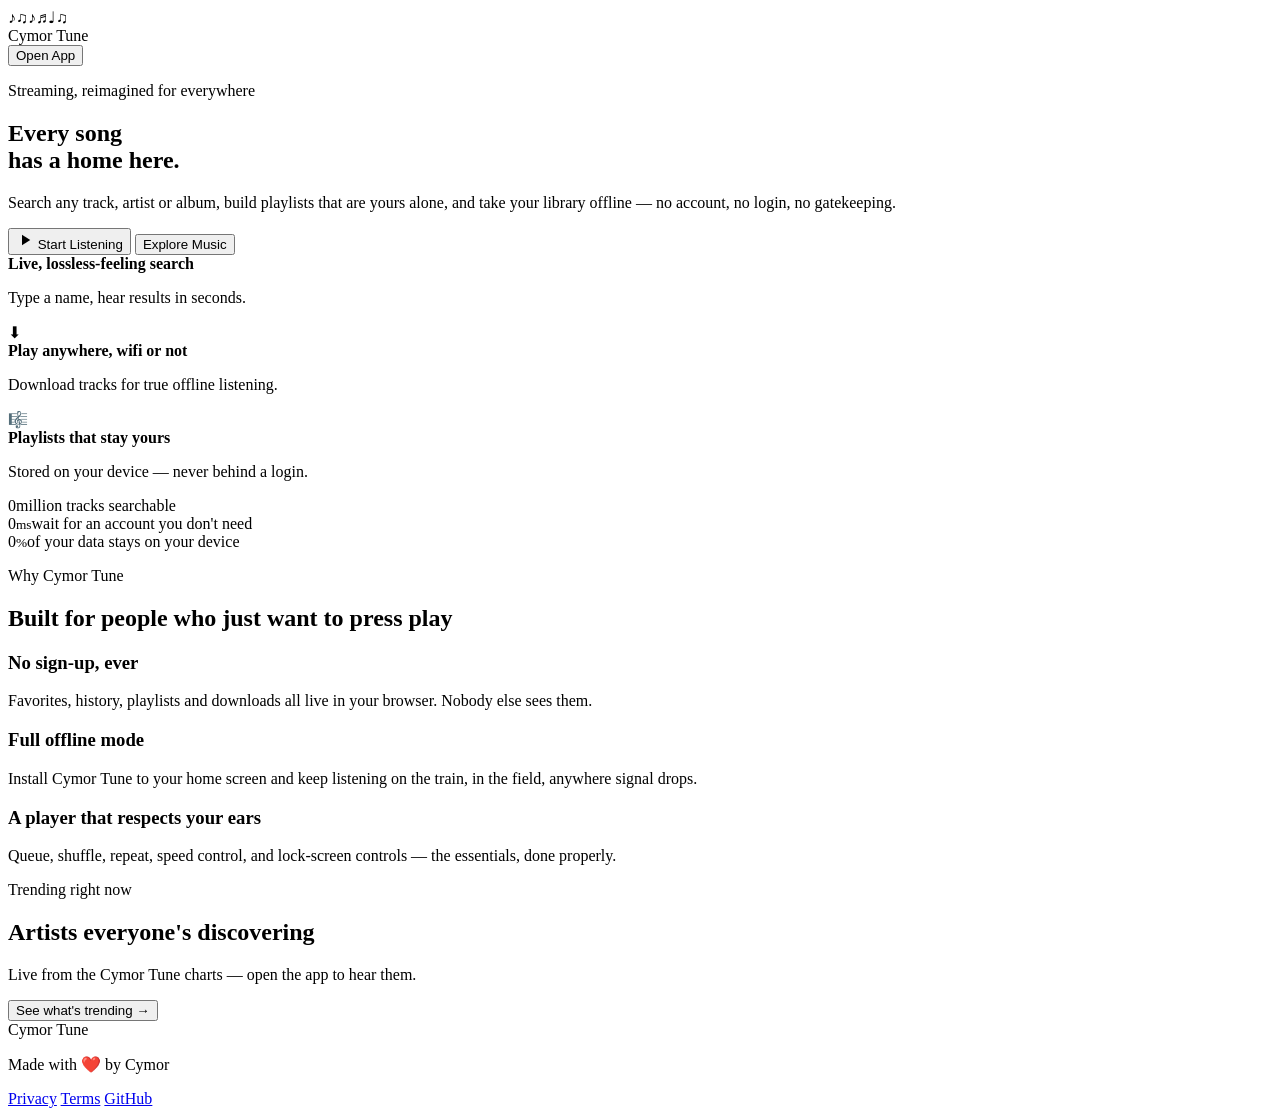
==== index.html @ f6db3729 "Add files via upload" ====
<!DOCTYPE html>
<html lang="en" data-theme="dark">
<head>
<meta charset="UTF-8">
<meta name="viewport" content="width=device-width, initial-scale=1, viewport-fit=cover">
<title>Cymor Tune — Music Without Borders</title>
<meta name="description" content="Cymor Tune is a premium music streaming app: search, stream and download any song, build playlists, and listen offline — no sign-up required.">
<meta name="theme-color" content="#0B0910">
<link rel="manifest" href="manifest.json">
<link rel="icon" href="assets/icons/icon-192.svg">
<link rel="apple-touch-icon" href="assets/icons/icon-192.svg">
<link rel="preconnect" href="https://fonts.googleapis.com">
<link rel="preconnect" href="https://fonts.gstatic.com" crossorigin>
<link href="https://fonts.googleapis.com/css2?family=Space+Grotesk:wght@500;600;700&family=Inter:wght@400;500;600;700&family=JetBrains+Mono:wght@500&display=swap" rel="stylesheet">
<link rel="stylesheet" href="assets/css/style.css">
</head>
<body>

<!-- ============== OFFLINE / INSTALL BANNERS ============== -->
<div id="offline-banner" class="banner banner--offline" hidden>📡 You're offline — downloaded songs still play.</div>
<div id="install-banner" class="banner banner--install" hidden>
  <span>Install Cymor Tune for the full app experience</span>
  <div class="banner__actions">
    <button id="install-accept" class="btn btn--small btn--primary">Install</button>
    <button id="install-dismiss" class="btn btn--small btn--ghost">Not now</button>
  </div>
</div>

<!-- ============== LANDING PAGE ============== -->
<section id="landing">
  <div class="landing-bg">
    <div class="blob blob--1"></div>
    <div class="blob blob--2"></div>
    <div class="blob blob--3"></div>
    <div class="notes" aria-hidden="true">
      <span>♪</span><span>♫</span><span>♪</span><span>♬</span><span>♩</span><span>♫</span>
    </div>
  </div>

  <header class="landing-nav">
    <div class="brand"><span class="brand__eq" aria-hidden="true"><i></i><i></i><i></i><i></i></span>Cymor Tune</div>
    <button class="btn btn--ghost btn--small" id="cta-explore-nav" data-nav-explore>Open App</button>
  </header>

  <div class="hero">
    <p class="eyebrow eyebrow--hero">Streaming, reimagined for everywhere</p>
    <h1 class="hero__title">Every song<br><span class="hero__title-accent">has a home here.</span></h1>
    <p class="hero__sub">Search any track, artist or album, build playlists that are yours alone, and take your library offline — no account, no login, no gatekeeping.</p>
    <div class="hero__cta">
      <button class="btn btn--primary btn--large" id="cta-start">
        <svg viewBox="0 0 24 24" width="18" height="18"><path d="M8 5v14l11-7z"/></svg>
        Start Listening
      </button>
      <button class="btn btn--ghost btn--large" id="cta-explore" data-nav-explore>Explore Music</button>
    </div>

    <div class="hero__glass-cards">
      <div class="glass-card">
        <span class="glass-card__eq"><i></i><i></i><i></i><i></i></span>
        <div>
          <strong>Live, lossless-feeling search</strong>
          <p>Type a name, hear results in seconds.</p>
        </div>
      </div>
      <div class="glass-card">
        <span class="glass-card__icon">⬇</span>
        <div>
          <strong>Play anywhere, wifi or not</strong>
          <p>Download tracks for true offline listening.</p>
        </div>
      </div>
      <div class="glass-card">
        <span class="glass-card__icon">🎼</span>
        <div>
          <strong>Playlists that stay yours</strong>
          <p>Stored on your device — never behind a login.</p>
        </div>
      </div>
    </div>
  </div>

  <section class="stats">
    <div class="stat"><span class="stat__num" data-count-to="120">0</span><span class="stat__label">million tracks searchable</span></div>
    <div class="stat"><span class="stat__num" data-count-to="0">0<small>ms</small></span><span class="stat__label">wait for an account you don't need</span></div>
    <div class="stat"><span class="stat__num" data-count-to="100">0<small>%</small></span><span class="stat__label">of your data stays on your device</span></div>
  </section>

  <section class="landing-features">
    <p class="eyebrow">Why Cymor Tune</p>
    <h2>Built for people who just want to press play</h2>
    <div class="feature-grid">
      <div class="feature">
        <span class="feature__eq"><i></i><i></i><i></i></span>
        <h3>No sign-up, ever</h3>
        <p>Favorites, history, playlists and downloads all live in your browser. Nobody else sees them.</p>
      </div>
      <div class="feature">
        <span class="feature__eq"><i></i><i></i><i></i></span>
        <h3>Full offline mode</h3>
        <p>Install Cymor Tune to your home screen and keep listening on the train, in the field, anywhere signal drops.</p>
      </div>
      <div class="feature">
        <span class="feature__eq"><i></i><i></i><i></i></span>
        <h3>A player that respects your ears</h3>
        <p>Queue, shuffle, repeat, speed control, and lock-screen controls — the essentials, done properly.</p>
      </div>
    </div>
  </section>

  <section class="landing-trending">
    <p class="eyebrow">Trending right now</p>
    <h2>Artists everyone's discovering</h2>
    <p class="muted">Live from the Cymor Tune charts — open the app to hear them.</p>
    <button class="btn btn--primary" id="cta-trending" data-nav-explore>See what's trending →</button>
  </section>

  <footer class="landing-footer">
    <div class="footer__brand">
      <span class="brand__eq" aria-hidden="true"><i></i><i></i><i></i><i></i></span>Cymor Tune
    </div>
    <p>Made with ❤️ by Cymor</p>
    <nav class="footer__links">
      <a href="#/privacy">Privacy</a>
      <a href="#/terms">Terms</a>
      <a href="https://github.com" target="_blank" rel="noopener">GitHub</a>
    </nav>
  </footer>
</section>

<!-- ============== APP SHELL (SPA) ============== -->
<div id="app-shell" hidden>

  <!-- Sidebar (desktop/tablet) -->
  <aside class="sidebar">
    <div class="brand brand--sidebar">
      <span class="brand__eq" aria-hidden="true"><i></i><i></i><i></i><i></i></span>Cymor Tune
    </div>
    <nav class="sidebar__nav">
      <a class="sidebar__link" data-nav-link data-route="/home"><svg viewBox="0 0 24 24"><path d="M3 11l9-8 9 8v9a1 1 0 0 1-1 1h-5v-6H9v6H4a1 1 0 0 1-1-1z"/></svg>Home</a>
      <a class="sidebar__link" data-nav-link data-route="/search"><svg viewBox="0 0 24 24"><path d="M21 21l-4.35-4.35M17 11a6 6 0 1 1-12 0 6 6 0 0 1 12 0z"/></svg>Search</a>
      <a class="sidebar__link" data-nav-link data-route="/favorites"><svg viewBox="0 0 24 24"><path d="M12 21s-6.7-4.35-9.3-8.1C1 10.1 1.6 6.7 4.4 5.3c2.3-1.15 4.6-.2 5.9 1.6 1.3-1.8 3.6-2.75 5.9-1.6 2.8 1.4 3.4 4.8 1.7 7.6C18.7 16.65 12 21 12 21z"/></svg>Favorites</a>
      <a class="sidebar__link" data-nav-link data-route="/playlists"><svg viewBox="0 0 24 24"><path d="M4 6h11M4 12h11M4 18h6M17 10v9m0-9l4 3m-4-3l-4 3"/></svg>Playlists</a>
      <a class="sidebar__link" data-nav-link data-route="/history"><svg viewBox="0 0 24 24"><path d="M12 8v5l3 3M3 12a9 9 0 1 0 3-6.7L3 8"/></svg>History</a>
      <a class="sidebar__link" data-nav-link data-route="/downloads"><svg viewBox="0 0 24 24"><path d="M12 3v12m0 0l-4-4m4 4l4-4M4 19h16"/></svg>Downloads</a>
      <a class="sidebar__link" data-nav-link data-route="/settings"><svg viewBox="0 0 24 24"><circle cx="12" cy="12" r="3"/><path d="M19.4 15a1.7 1.7 0 0 0 .34 1.87l.06.06a2 2 0 1 1-2.83 2.83l-.06-.06a1.7 1.7 0 0 0-1.87-.34 1.7 1.7 0 0 0-1 1.55V21a2 2 0 1 1-4 0v-.09A1.7 1.7 0 0 0 9 19.4a1.7 1.7 0 0 0-1.87.34l-.06.06a2 2 0 1 1-2.83-2.83l.06-.06A1.7 1.7 0 0 0 4.6 15a1.7 1.7 0 0 0-1.55-1H3a2 2 0 1 1 0-4h.09A1.7 1.7 0 0 0 4.6 9a1.7 1.7 0 0 0-.34-1.87l-.06-.06a2 2 0 1 1 2.83-2.83l.06.06A1.7 1.7 0 0 0 9 4.6a1.7 1.7 0 0 0 1-1.55V3a2 2 0 1 1 4 0v.09a1.7 1.7 0 0 0 1 1.55 1.7 1.7 0 0 0 1.87-.34l.06-.06a2 2 0 1 1 2.83 2.83l-.06.06A1.7 1.7 0 0 0 19.4 9c.14.36.38.68.7.92.32.24.7.38 1.1.4H21a2 2 0 1 1 0 4h-.09a1.7 1.7 0 0 0-1.55 1z"/></svg>Settings</a>
    </nav>
    <div class="sidebar__footer">Made with ❤️ by Cymor</div>
  </aside>

  <!-- Top bar -->
  <header class="topbar">
    <button class="icon-btn topbar__menu" id="sidebar-toggle" aria-label="Menu">
      <svg viewBox="0 0 24 24"><path d="M4 6h16M4 12h16M4 18h16"/></svg>
    </button>
    <div class="brand brand--topbar"><span class="brand__eq" aria-hidden="true"><i></i><i></i><i></i><i></i></span>Cymor Tune</div>
    <form id="global-search-form" class="topbar__search" role="search">
      <svg viewBox="0 0 24 24"><path d="M21 21l-4.35-4.35M17 11a6 6 0 1 1-12 0 6 6 0 0 1 12 0z"/></svg>
      <input type="search" id="global-search-input" placeholder="Search Cymor Tune" autocomplete="off">
    </form>
  </header>

  <!-- Main routed content -->
  <main id="app-view" class="app-view"></main>

  <!-- Bottom navigation (mobile) -->
  <nav class="bottom-nav">
    <a class="bottom-nav__link" data-nav-link data-route="/home"><svg viewBox="0 0 24 24"><path d="M3 11l9-8 9 8v9a1 1 0 0 1-1 1h-5v-6H9v6H4a1 1 0 0 1-1-1z"/></svg><span>Home</span></a>
    <a class="bottom-nav__link" data-nav-link data-route="/search"><svg viewBox="0 0 24 24"><path d="M21 21l-4.35-4.35M17 11a6 6 0 1 1-12 0 6 6 0 0 1 12 0z"/></svg><span>Search</span></a>
    <a class="bottom-nav__link" data-nav-link data-route="/favorites"><svg viewBox="0 0 24 24"><path d="M12 21s-6.7-4.35-9.3-8.1C1 10.1 1.6 6.7 4.4 5.3c2.3-1.15 4.6-.2 5.9 1.6 1.3-1.8 3.6-2.75 5.9-1.6 2.8 1.4 3.4 4.8 1.7 7.6C18.7 16.65 12 21 12 21z"/></svg><span>Favorites</span></a>
    <a class="bottom-nav__link" data-nav-link data-route="/downloads"><svg viewBox="0 0 24 24"><path d="M12 3v12m0 0l-4-4m4 4l4-4M4 19h16"/></svg><span>Downloads</span></a>
    <a class="bottom-nav__link" data-nav-link data-route="/settings"><svg viewBox="0 0 24 24"><circle cx="12" cy="12" r="3"/><path d="M19.4 15a1.7 1.7 0 0 0 .34 1.87"/></svg><span>Settings</span></a>
  </nav>

  <!-- Mini player -->
  <div id="mini-player" class="mini-player" hidden>
    <div class="mini-player__progress" id="mini-progress-track"><div class="mini-player__progress-bar" id="mini-progress-bar"></div></div>
    <img id="mini-art" class="mini-player__art" src="assets/images/placeholder-art.svg" alt="">
    <div class="mini-player__meta" id="mini-expand">
      <div id="mini-title" class="mini-player__title">—</div>
      <div id="mini-artist" class="mini-player__artist">—</div>
    </div>
    <div class="mini-player__controls">
      <button class="icon-btn" id="mini-prev" aria-label="Previous"><svg viewBox="0 0 24 24"><path d="M6 6v12M20 6l-10 6 10 6z"/></svg></button>
      <button class="icon-btn icon-btn--play" id="mini-play" aria-label="Play/Pause"><svg viewBox="0 0 24 24"><path d="M8 5v14l11-7z"/></svg></button>
      <button class="icon-btn" id="mini-next" aria-label="Next"><svg viewBox="0 0 24 24"><path d="M18 6v12M4 6l10 6-10 6z"/></svg></button>
    </div>
  </div>

  <!-- Full-screen player -->
  <div id="full-player" class="full-player">
    <div class="full-player__top">
      <button class="icon-btn" id="full-close" aria-label="Close">︿</button>
      <span class="full-player__now-playing">Now Playing</span>
      <button class="icon-btn" id="full-queue-btn" aria-label="Queue">
        <svg viewBox="0 0 24 24"><path d="M4 6h11M4 12h11M4 18h6M17 10v9m0-9l4 3m-4-3l-4 3"/></svg>
      </button>
    </div>
    <div class="full-player__art-wrap">
      <img id="full-art" class="full-player__art" src="assets/images/placeholder-art.svg" alt="">
    </div>
    <div class="full-player__meta">
      <h2 id="full-title">—</h2>
      <p id="full-artist">—</p>
    </div>
    <div class="full-player__seek">
      <input type="range" id="full-seek" min="0" max="100" value="0">
      <div class="full-player__time">
        <span id="full-time-current">0:00</span>
        <span id="full-time-duration">0:00</span>
      </div>
    </div>
    <div class="full-player__transport">
      <button class="icon-btn" id="full-shuffle" aria-label="Shuffle"><svg viewBox="0 0 24 24"><path d="M16 3h5v5M4 20L21 3M21 16v5h-5M15 15l6 6M4 4l5 5"/></svg></button>
      <button class="icon-btn icon-btn--large" id="full-prev" aria-label="Previous"><svg viewBox="0 0 24 24"><path d="M6 6v12M20 6l-10 6 10 6z"/></svg></button>
      <button class="icon-btn icon-btn--play icon-btn--xl" id="full-play" aria-label="Play/Pause"><svg viewBox="0 0 24 24"><path d="M8 5v14l11-7z"/></svg></button>
      <button class="icon-btn icon-btn--large" id="full-next" aria-label="Next"><svg viewBox="0 0 24 24"><path d="M18 6v12M4 6l10 6-10 6z"/></svg></button>
      <button class="icon-btn" id="full-repeat" data-mode="off" aria-label="Repeat"><svg viewBox="0 0 24 24"><path d="M17 2l4 4-4 4M3 11V9a4 4 0 0 1 4-4h14M7 22l-4-4 4-4M21 13v2a4 4 0 0 1-4 4H3"/></svg></button>
    </div>
    <div class="full-player__extra">
      <button class="icon-btn" id="full-fav" aria-label="Favorite"><svg viewBox="0 0 24 24"><path d="M12 21s-6.7-4.35-9.3-8.1C1 10.1 1.6 6.7 4.4 5.3c2.3-1.15 4.6-.2 5.9 1.6 1.3-1.8 3.6-2.75 5.9-1.6 2.8 1.4 3.4 4.8 1.7 7.6C18.7 16.65 12 21 12 21z"/></svg></button>
      <label class="full-player__speed">Speed
        <select id="full-speed" class="input input--select input--small">
          <option value="0.75">0.75×</option>
          <option value="1" selected>1×</option>
          <option value="1.25">1.25×</option>
          <option value="1.5">1.5×</option>
          <option value="2">2×</option>
        </select>
      </label>
      <label class="full-player__volume">🔊
        <input type="range" id="full-volume" min="0" max="100" value="100">
      </label>
    </div>
  </div>

</div>

<!-- ============== OVERLAYS ============== -->
<div id="toast-host" class="toast-host" aria-live="polite"></div>
<div id="modal-host"></div>

<!-- ============== SCRIPTS ============== -->
<script src="assets/js/storage.js"></script>
<script src="assets/js/api.js"></script>
<script src="assets/js/player.js"></script>
<script src="assets/js/ui.js"></script>
<script src="assets/js/router.js"></script>
<script src="assets/js/app.js"></script>
</body>
</html>
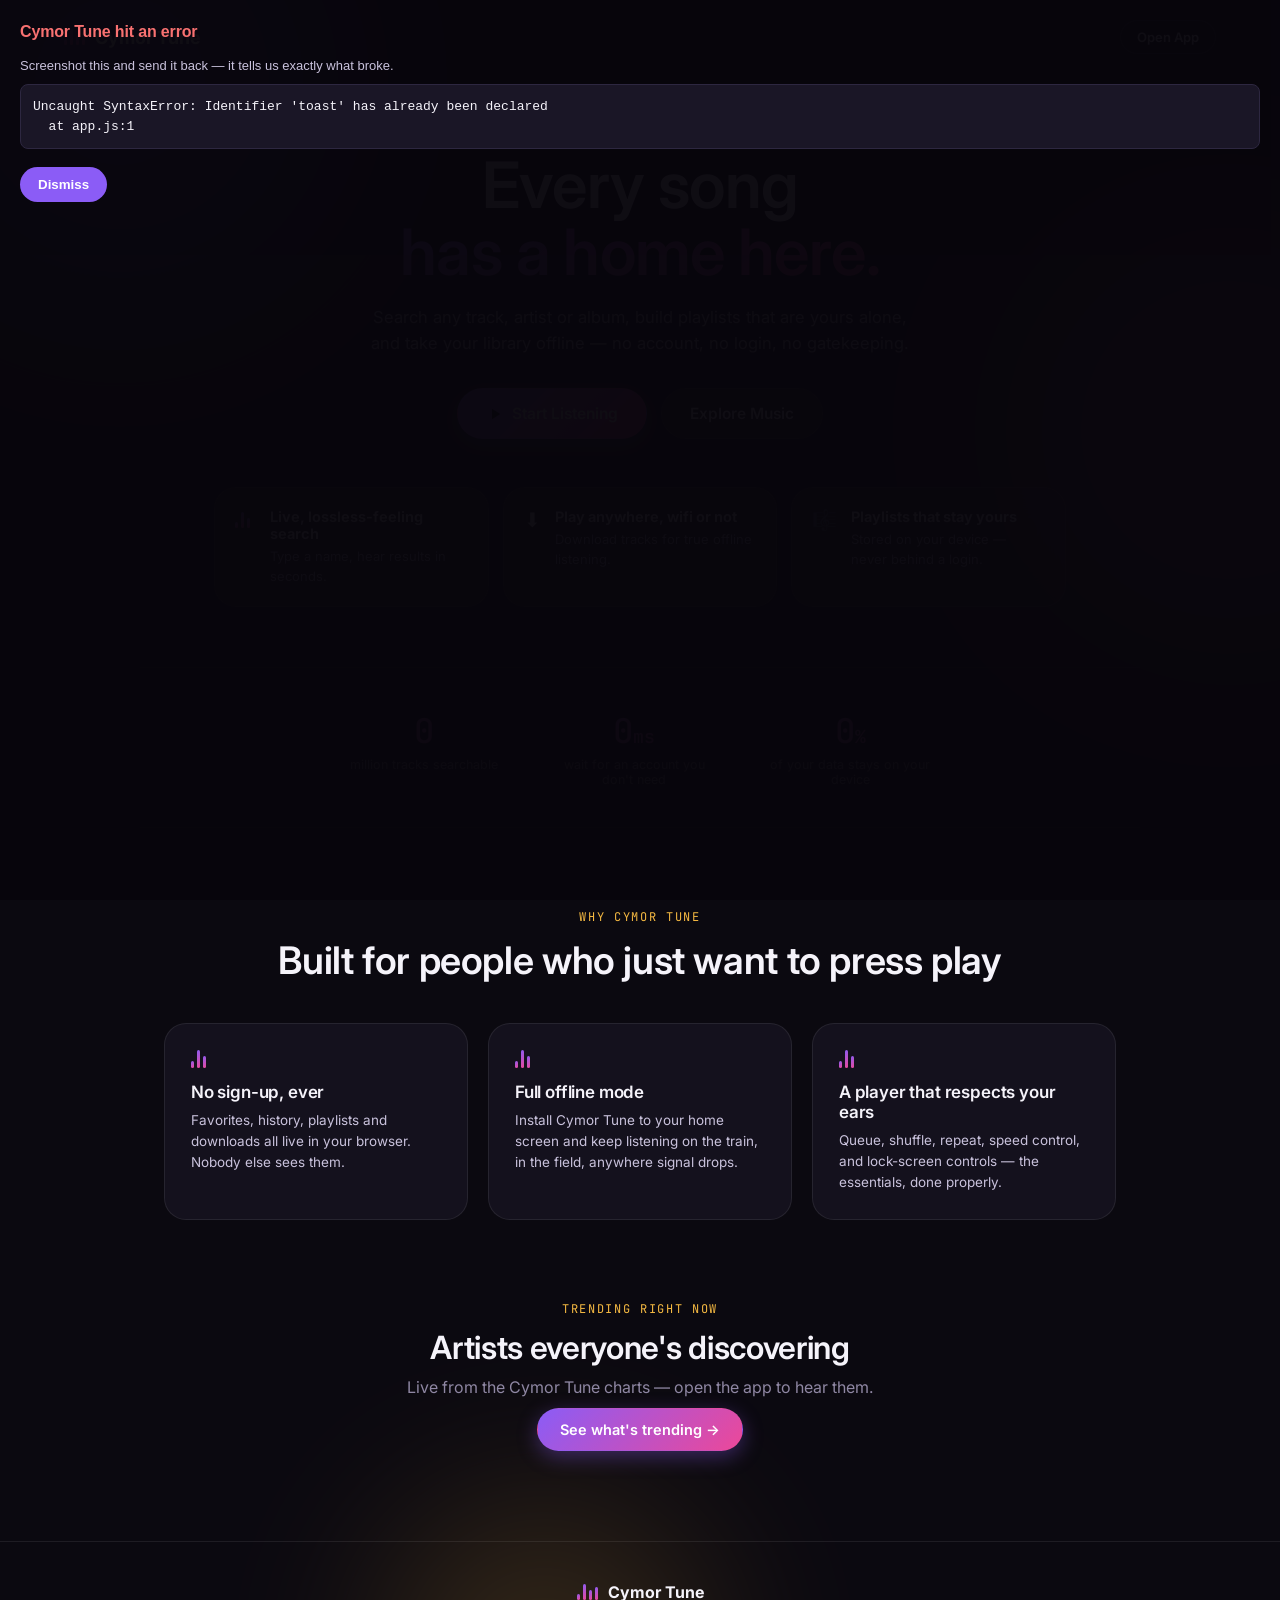
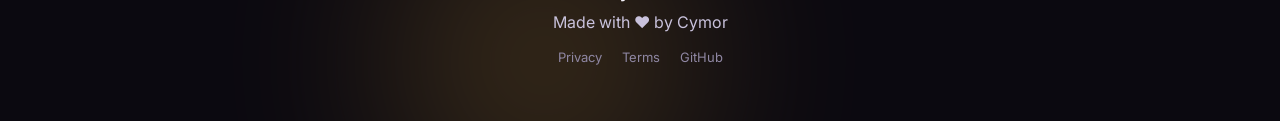
==== commit 5b261a1e: "Add files via upload" ====
--- a/index.html
+++ b/index.html
@@ -7,12 +7,58 @@
 <meta name="description" content="Cymor Tune is a premium music streaming app: search, stream and download any song, build playlists, and listen offline — no sign-up required.">
 <meta name="theme-color" content="#0B0910">
 <link rel="manifest" href="manifest.json">
-<link rel="icon" href="assets/icons/icon-192.svg">
-<link rel="apple-touch-icon" href="assets/icons/icon-192.svg">
+<link rel="icon" href="/assets/icons/icon-192.svg">
+<link rel="apple-touch-icon" href="/assets/icons/icon-192.svg">
 <link rel="preconnect" href="https://fonts.googleapis.com">
 <link rel="preconnect" href="https://fonts.gstatic.com" crossorigin>
 <link href="https://fonts.googleapis.com/css2?family=Space+Grotesk:wght@500;600;700&family=Inter:wght@400;500;600;700&family=JetBrains+Mono:wght@500&display=swap" rel="stylesheet">
-<link rel="stylesheet" href="assets/css/style.css">
+<link rel="stylesheet" href="/assets/css/style.css">
+
+<!-- Loaded first, inline, before any external script: catches load/parse/runtime
+     errors in the app scripts themselves and shows them on-screen. This exists
+     because the primary dev workflow here is phone-only with no devtools access —
+     without this, a broken script just looks like "nothing happens". -->
+<style>
+  #ct-error-overlay { position: fixed; inset: 0; z-index: 99999; background: rgba(8,6,12,0.97); color: #f5f3fa; font: 13px/1.5 ui-monospace, monospace; padding: 20px; overflow-y: auto; display: none; }
+  #ct-error-overlay.is-visible { display: block; }
+  #ct-error-overlay h2 { font-family: sans-serif; color: #f87171; margin: 0 0 12px; font-size: 16px; }
+  #ct-error-overlay .ct-err-item { background: #1a1626; border: 1px solid #2d2740; border-radius: 8px; padding: 12px; margin-bottom: 10px; white-space: pre-wrap; word-break: break-word; }
+  #ct-error-overlay button { font-family: sans-serif; background: #8b5cf6; color: #fff; border: none; padding: 10px 18px; border-radius: 999px; font-weight: 600; margin-top: 8px; }
+</style>
+<script>
+  (function () {
+    var errors = [];
+    var overlay, list;
+    function ensureOverlay() {
+      if (overlay) return;
+      overlay = document.createElement('div');
+      overlay.id = 'ct-error-overlay';
+      overlay.innerHTML = '<h2>Cymor Tune hit an error</h2><p style="font-family:sans-serif;color:#c9c2dc">Screenshot this and send it back — it tells us exactly what broke.</p><div id="ct-err-list"></div><button id="ct-err-dismiss">Dismiss</button>';
+      document.documentElement.appendChild(overlay);
+      list = overlay.querySelector('#ct-err-list');
+      overlay.querySelector('#ct-err-dismiss').addEventListener('click', function () {
+        overlay.classList.remove('is-visible');
+      });
+    }
+    function report(message) {
+      errors.push(message);
+      ensureOverlay();
+      var item = document.createElement('div');
+      item.className = 'ct-err-item';
+      item.textContent = message;
+      list.appendChild(item);
+      overlay.classList.add('is-visible');
+    }
+    window.CT_reportError = report;
+    window.addEventListener('error', function (e) {
+      var src = e.filename ? e.filename.split('/').pop() : 'unknown file';
+      report((e.message || 'Script error') + '\n  at ' + src + ':' + (e.lineno || '?'));
+    });
+    window.addEventListener('unhandledrejection', function (e) {
+      report('Unhandled promise rejection: ' + (e.reason && e.reason.message ? e.reason.message : e.reason));
+    });
+  })();
+</script>
 </head>
 <body>
 
@@ -174,7 +220,7 @@
   <!-- Mini player -->
   <div id="mini-player" class="mini-player" hidden>
     <div class="mini-player__progress" id="mini-progress-track"><div class="mini-player__progress-bar" id="mini-progress-bar"></div></div>
-    <img id="mini-art" class="mini-player__art" src="assets/images/placeholder-art.svg" alt="">
+    <img id="mini-art" class="mini-player__art" src="/assets/images/placeholder-art.svg" alt="">
     <div class="mini-player__meta" id="mini-expand">
       <div id="mini-title" class="mini-player__title">—</div>
       <div id="mini-artist" class="mini-player__artist">—</div>
@@ -196,7 +242,7 @@
       </button>
     </div>
     <div class="full-player__art-wrap">
-      <img id="full-art" class="full-player__art" src="assets/images/placeholder-art.svg" alt="">
+      <img id="full-art" class="full-player__art" src="/assets/images/placeholder-art.svg" alt="">
     </div>
     <div class="full-player__meta">
       <h2 id="full-title">—</h2>
@@ -240,11 +286,11 @@
 <div id="modal-host"></div>
 
 <!-- ============== SCRIPTS ============== -->
-<script src="assets/js/storage.js"></script>
-<script src="assets/js/api.js"></script>
-<script src="assets/js/player.js"></script>
-<script src="assets/js/ui.js"></script>
-<script src="assets/js/router.js"></script>
-<script src="assets/js/app.js"></script>
+<script src="/assets/js/storage.js"></script>
+<script src="/assets/js/api.js"></script>
+<script src="/assets/js/player.js"></script>
+<script src="/assets/js/ui.js"></script>
+<script src="/assets/js/router.js"></script>
+<script src="/assets/js/app.js"></script>
 </body>
 </html>
--- a/assets/css/style.css
+++ b/assets/css/style.css
@@ -0,0 +1,574 @@
+/* =========================================================================
+   CYMOR TUNE — Design tokens
+   Palette: void/surface/elevated purples, violet→fuchsia gradient brand,
+   amber signal accent (the one warm color, reserved for "live" states).
+   Type: Space Grotesk (display) / Inter (body) / JetBrains Mono (readouts).
+   Signature element: the four-bar equalizer glyph — used in the brand
+   mark, loading states, and section markers instead of generic numerals.
+   ========================================================================= */
+
+:root {
+  --void: #0b0910;
+  --surface: #14111d;
+  --surface-2: #1a1626;
+  --elevated: #211c30;
+  --border: rgba(255, 255, 255, 0.08);
+  --border-strong: rgba(255, 255, 255, 0.14);
+
+  --violet: #8b5cf6;
+  --violet-dim: #6d3fd1;
+  --fuchsia: #ec4899;
+  --amber: #f5b942;
+
+  --brand-gradient: linear-gradient(135deg, var(--violet) 0%, var(--fuchsia) 100%);
+  --brand-gradient-soft: linear-gradient(135deg, rgba(139, 92, 246, 0.18), rgba(236, 72, 153, 0.12));
+
+  --text-primary: #f5f3fa;
+  --text-secondary: #c9c2dc;
+  --text-muted: #8f87a3;
+
+  --success: #34d399;
+  --error: #f87171;
+
+  --font-display: 'Space Grotesk', 'Inter', sans-serif;
+  --font-body: 'Inter', -apple-system, BlinkMacSystemFont, sans-serif;
+  --font-mono: 'JetBrains Mono', ui-monospace, monospace;
+
+  --radius-sm: 8px;
+  --radius-md: 14px;
+  --radius-lg: 22px;
+  --radius-round: 999px;
+
+  --shadow-soft: 0 8px 30px rgba(0, 0, 0, 0.35);
+  --shadow-lift: 0 14px 40px rgba(139, 92, 246, 0.25);
+
+  --nav-height: 64px;
+  --bottom-nav-height: 64px;
+  --mini-player-height: 68px;
+  --sidebar-width: 240px;
+
+  --ease: cubic-bezier(0.22, 1, 0.36, 1);
+}
+
+[data-theme='midnight'] {
+  --void: #000000;
+  --surface: #0a0710;
+  --surface-2: #100c1a;
+  --elevated: #171122;
+}
+
+/* ---------- Reset ---------- */
+
+*, *::before, *::after { box-sizing: border-box; }
+html, body { height: 100%; }
+
+/* The hidden attribute must always win, no matter what display rule an
+   ID/class selector elsewhere sets on the same element (this is what was
+   keeping #app-shell visible on top of the landing page). */
+[hidden] { display: none !important; }
+
+body {
+  margin: 0;
+  background: var(--void);
+  color: var(--text-primary);
+  font-family: var(--font-body);
+  -webkit-font-smoothing: antialiased;
+  overflow-x: hidden;
+}
+h1, h2, h3, h4 { font-family: var(--font-display); font-weight: 600; margin: 0 0 8px; letter-spacing: -0.01em; }
+p { margin: 0 0 8px; color: var(--text-secondary); line-height: 1.55; }
+a { color: inherit; text-decoration: none; }
+img { max-width: 100%; display: block; }
+button { font-family: inherit; cursor: pointer; }
+input, select { font-family: inherit; }
+.muted { color: var(--text-muted); }
+.eyebrow { font-family: var(--font-mono); font-size: 12px; letter-spacing: 0.14em; text-transform: uppercase; color: var(--amber); margin-bottom: 10px; }
+
+@media (prefers-reduced-motion: reduce) {
+  *, *::before, *::after { animation-duration: 0.01ms !important; animation-iteration-count: 1 !important; transition-duration: 0.01ms !important; scroll-behavior: auto !important; }
+}
+
+:focus-visible {
+  outline: 2px solid var(--violet);
+  outline-offset: 2px;
+  border-radius: 6px;
+}
+
+/* ---------- Buttons ---------- */
+
+.btn {
+  display: inline-flex;
+  align-items: center;
+  justify-content: center;
+  gap: 8px;
+  padding: 12px 22px;
+  border-radius: var(--radius-round);
+  border: 1px solid transparent;
+  font-weight: 600;
+  font-size: 14.5px;
+  transition: transform 0.18s var(--ease), box-shadow 0.18s var(--ease), background 0.18s var(--ease);
+  white-space: nowrap;
+}
+.btn:active { transform: scale(0.96); }
+.btn--primary { background: var(--brand-gradient); color: #fff; box-shadow: 0 6px 20px rgba(139, 92, 246, 0.35); }
+.btn--primary:hover { box-shadow: var(--shadow-lift); transform: translateY(-1px); }
+.btn--ghost { background: rgba(255, 255, 255, 0.04); color: var(--text-primary); border-color: var(--border-strong); }
+.btn--ghost:hover { background: rgba(255, 255, 255, 0.08); }
+.btn--large { padding: 15px 28px; font-size: 15.5px; }
+.btn--small { padding: 8px 16px; font-size: 13px; }
+.btn--block { width: 100%; }
+.btn[disabled] { opacity: 0.4; pointer-events: none; }
+
+.icon-btn {
+  display: inline-flex;
+  align-items: center;
+  justify-content: center;
+  width: 40px;
+  height: 40px;
+  border-radius: 50%;
+  border: none;
+  background: transparent;
+  color: var(--text-secondary);
+  transition: background 0.15s, color 0.15s, transform 0.15s;
+}
+.icon-btn svg { width: 20px; height: 20px; fill: none; stroke: currentColor; stroke-width: 1.8; stroke-linecap: round; stroke-linejoin: round; }
+.icon-btn:hover { background: rgba(255, 255, 255, 0.08); color: var(--text-primary); }
+.icon-btn.is-active { color: var(--fuchsia); }
+.icon-btn.is-active svg { fill: currentColor; }
+.icon-btn--large { width: 48px; height: 48px; }
+.icon-btn--large svg { width: 24px; height: 24px; }
+.icon-btn--play svg { fill: currentColor; }
+.icon-btn--xl { width: 68px; height: 68px; background: var(--brand-gradient); color: #fff; box-shadow: var(--shadow-lift); }
+.icon-btn--xl svg { width: 28px; height: 28px; }
+.icon-btn--xl:hover { background: var(--brand-gradient); }
+
+.input {
+  width: 100%;
+  padding: 12px 16px;
+  border-radius: var(--radius-md);
+  border: 1px solid var(--border-strong);
+  background: var(--surface-2);
+  color: var(--text-primary);
+  font-size: 14.5px;
+}
+.input:focus { border-color: var(--violet); }
+.input--select { width: auto; padding: 8px 12px; }
+.input--small { font-size: 13px; padding: 6px 10px; }
+
+.switch { position: relative; display: inline-block; width: 44px; height: 26px; }
+.switch input { opacity: 0; width: 0; height: 0; }
+.switch span { position: absolute; inset: 0; background: var(--surface-2); border: 1px solid var(--border-strong); border-radius: var(--radius-round); transition: 0.2s; }
+.switch span::before { content: ''; position: absolute; height: 18px; width: 18px; left: 3px; top: 3px; background: var(--text-muted); border-radius: 50%; transition: 0.2s; }
+.switch input:checked + span { background: var(--brand-gradient); }
+.switch input:checked + span::before { transform: translateX(18px); background: #fff; }
+
+.chip {
+  padding: 8px 14px;
+  border-radius: var(--radius-round);
+  border: 1px solid var(--border-strong);
+  background: var(--surface-2);
+  color: var(--text-secondary);
+  font-size: 13px;
+}
+.chip:hover { border-color: var(--violet); color: var(--text-primary); }
+.chip-row { display: flex; flex-wrap: wrap; gap: 8px; margin: 10px 0 24px; }
+
+/* ---------- Signature equalizer glyph ---------- */
+
+.brand__eq, .glass-card__eq, .feature__eq {
+  display: inline-flex;
+  align-items: flex-end;
+  gap: 3px;
+  height: 16px;
+}
+.brand__eq i, .glass-card__eq i, .feature__eq i {
+  width: 3px;
+  background: var(--brand-gradient);
+  border-radius: 2px;
+  animation: eq 1.1s ease-in-out infinite;
+}
+.brand__eq i:nth-child(1), .glass-card__eq i:nth-child(1), .feature__eq i:nth-child(1) { height: 40%; animation-delay: -0.9s; }
+.brand__eq i:nth-child(2), .glass-card__eq i:nth-child(2), .feature__eq i:nth-child(2) { height: 100%; animation-delay: -0.4s; }
+.brand__eq i:nth-child(3), .glass-card__eq i:nth-child(3), .feature__eq i:nth-child(3) { height: 65%; animation-delay: -0.65s; }
+.brand__eq i:nth-child(4) { height: 85%; animation-delay: -0.2s; }
+@keyframes eq {
+  0%, 100% { transform: scaleY(0.4); }
+  50% { transform: scaleY(1); }
+}
+
+/* =========================================================================
+   TOASTS / BANNERS
+   ========================================================================= */
+
+.toast-host { position: fixed; bottom: calc(var(--mini-player-height) + var(--bottom-nav-height) + 16px); left: 50%; transform: translateX(-50%); z-index: 900; display: flex; flex-direction: column; gap: 8px; align-items: center; pointer-events: none; }
+.toast {
+  background: var(--elevated);
+  border: 1px solid var(--border-strong);
+  color: var(--text-primary);
+  padding: 10px 18px;
+  border-radius: var(--radius-round);
+  font-size: 13.5px;
+  box-shadow: var(--shadow-soft);
+  opacity: 0;
+  transform: translateY(10px);
+  transition: opacity 0.22s var(--ease), transform 0.22s var(--ease);
+}
+.toast.is-visible { opacity: 1; transform: translateY(0); }
+.toast--error { border-color: var(--error); }
+
+.banner { position: fixed; top: 0; left: 0; right: 0; z-index: 950; padding: 10px 16px; font-size: 13.5px; text-align: center; display: flex; align-items: center; justify-content: center; gap: 12px; flex-wrap: wrap; }
+.banner--offline { background: var(--error); color: #1a0505; font-weight: 600; }
+.banner--install { background: var(--surface-2); border-bottom: 1px solid var(--border-strong); }
+.banner__actions { display: flex; gap: 8px; }
+
+/* =========================================================================
+   LANDING PAGE
+   ========================================================================= */
+
+#landing { position: relative; overflow: hidden; }
+
+.landing-bg { position: absolute; inset: 0; z-index: 0; overflow: hidden; pointer-events: none; }
+.blob { position: absolute; border-radius: 50%; filter: blur(90px); opacity: 0.45; }
+.blob--1 { width: 480px; height: 480px; background: var(--violet); top: -160px; left: -120px; animation: drift1 22s ease-in-out infinite; }
+.blob--2 { width: 420px; height: 420px; background: var(--fuchsia); top: 220px; right: -160px; animation: drift2 26s ease-in-out infinite; }
+.blob--3 { width: 320px; height: 320px; background: var(--amber); opacity: 0.18; bottom: -100px; left: 30%; animation: drift1 30s ease-in-out infinite reverse; }
+@keyframes drift1 { 0%, 100% { transform: translate(0, 0); } 50% { transform: translate(60px, 40px); } }
+@keyframes drift2 { 0%, 100% { transform: translate(0, 0); } 50% { transform: translate(-50px, 60px); } }
+
+.notes { position: absolute; inset: 0; font-size: 28px; color: rgba(255, 255, 255, 0.08); }
+.notes span { position: absolute; animation: float-note 14s linear infinite; }
+.notes span:nth-child(1) { left: 8%; top: 100%; animation-delay: 0s; }
+.notes span:nth-child(2) { left: 22%; top: 100%; animation-delay: -2s; font-size: 40px; }
+.notes span:nth-child(3) { left: 40%; top: 100%; animation-delay: -6s; }
+.notes span:nth-child(4) { left: 62%; top: 100%; animation-delay: -9s; font-size: 34px; }
+.notes span:nth-child(5) { left: 78%; top: 100%; animation-delay: -4s; }
+.notes span:nth-child(6) { left: 90%; top: 100%; animation-delay: -11s; font-size: 22px; }
+@keyframes float-note { from { transform: translateY(0) rotate(0deg); opacity: 0; } 10% { opacity: 1; } 90% { opacity: 1; } to { transform: translateY(-110vh) rotate(25deg); opacity: 0; } }
+
+.landing-nav { position: relative; z-index: 2; display: flex; align-items: center; justify-content: space-between; padding: 20px 24px; max-width: 1200px; margin: 0 auto; }
+.brand { display: flex; align-items: center; gap: 10px; font-family: var(--font-display); font-weight: 700; font-size: 18px; }
+
+.hero { position: relative; z-index: 2; max-width: 900px; margin: 0 auto; padding: 48px 24px 40px; text-align: center; }
+.eyebrow--hero { justify-content: center; display: flex; }
+.hero__title { font-size: clamp(36px, 8vw, 64px); line-height: 1.05; margin-bottom: 20px; }
+.hero__title-accent { background: var(--brand-gradient); -webkit-background-clip: text; background-clip: text; color: transparent; }
+.hero__sub { font-size: 16.5px; max-width: 560px; margin: 0 auto 32px; color: var(--text-secondary); }
+.hero__cta { display: flex; gap: 14px; justify-content: center; flex-wrap: wrap; margin-bottom: 48px; }
+
+.hero__glass-cards { display: grid; grid-template-columns: repeat(3, 1fr); gap: 14px; text-align: left; }
+.glass-card {
+  background: rgba(255, 255, 255, 0.045);
+  border: 1px solid var(--border-strong);
+  backdrop-filter: blur(18px);
+  -webkit-backdrop-filter: blur(18px);
+  border-radius: var(--radius-lg);
+  padding: 20px;
+  display: flex;
+  gap: 14px;
+  align-items: flex-start;
+  transition: transform 0.25s var(--ease), border-color 0.25s;
+}
+.glass-card:hover { transform: translateY(-4px); border-color: var(--violet); }
+.glass-card strong { display: block; font-family: var(--font-display); font-size: 14.5px; margin-bottom: 4px; }
+.glass-card p { font-size: 13px; margin: 0; }
+.glass-card__icon { font-size: 20px; }
+.glass-card__eq { margin-top: 4px; }
+
+.stats { position: relative; z-index: 2; display: flex; justify-content: center; gap: 56px; flex-wrap: wrap; padding: 40px 24px; border-top: 1px solid var(--border); border-bottom: 1px solid var(--border); max-width: 1000px; margin: 20px auto 0; }
+.stat { text-align: center; }
+.stat__num { display: block; font-family: var(--font-mono); font-size: 34px; font-weight: 500; background: var(--brand-gradient); -webkit-background-clip: text; background-clip: text; color: transparent; }
+.stat__num small { font-size: 18px; }
+.stat__label { font-size: 12.5px; color: var(--text-muted); max-width: 160px; display: block; margin-top: 4px; }
+
+.landing-features { position: relative; z-index: 2; max-width: 1000px; margin: 0 auto; padding: 80px 24px; text-align: center; }
+.landing-features h2 { font-size: clamp(26px, 5vw, 38px); margin-bottom: 40px; }
+.feature-grid { display: grid; grid-template-columns: repeat(3, 1fr); gap: 20px; text-align: left; }
+.feature { background: var(--surface); border: 1px solid var(--border); border-radius: var(--radius-lg); padding: 26px; transition: transform 0.25s var(--ease); }
+.feature:hover { transform: translateY(-4px); }
+.feature__eq { margin-bottom: 14px; height: 18px; }
+.feature h3 { font-size: 17px; margin-bottom: 8px; }
+.feature p { font-size: 13.5px; margin: 0; }
+
+.landing-trending { position: relative; z-index: 2; text-align: center; max-width: 700px; margin: 0 auto; padding: 0 24px 90px; }
+.landing-trending h2 { font-size: clamp(24px, 4.5vw, 32px); }
+
+.landing-footer { position: relative; z-index: 2; text-align: center; padding: 40px 24px 56px; border-top: 1px solid var(--border); }
+.footer__brand { display: flex; justify-content: center; gap: 10px; align-items: center; font-family: var(--font-display); font-weight: 700; margin-bottom: 8px; }
+.footer__links { display: flex; justify-content: center; gap: 20px; margin-top: 14px; font-size: 13px; color: var(--text-muted); }
+.footer__links a:hover { color: var(--text-primary); }
+
+@media (max-width: 760px) {
+  .hero__glass-cards, .feature-grid { grid-template-columns: 1fr; }
+  .stats { gap: 32px; }
+}
+
+/* =========================================================================
+   APP SHELL
+   ========================================================================= */
+
+#app-shell { display: flex; min-height: 100vh; }
+
+.sidebar {
+  width: var(--sidebar-width);
+  flex-shrink: 0;
+  background: var(--surface);
+  border-right: 1px solid var(--border);
+  padding: 20px 14px;
+  position: fixed;
+  top: 0; bottom: 0; left: 0;
+  display: flex;
+  flex-direction: column;
+  z-index: 300;
+  transition: transform 0.25s var(--ease);
+}
+.brand--sidebar { padding: 8px 10px 24px; }
+.sidebar__nav { display: flex; flex-direction: column; gap: 2px; flex: 1; }
+.sidebar__link { display: flex; align-items: center; gap: 12px; padding: 11px 12px; border-radius: var(--radius-md); color: var(--text-secondary); font-size: 14.5px; font-weight: 500; }
+.sidebar__link svg { width: 20px; height: 20px; fill: none; stroke: currentColor; stroke-width: 1.8; }
+.sidebar__link:hover { background: var(--surface-2); color: var(--text-primary); }
+.sidebar__link.is-active { background: var(--brand-gradient-soft); color: var(--text-primary); }
+.sidebar__link.is-active svg { stroke: var(--fuchsia); }
+.sidebar__footer { font-size: 12px; color: var(--text-muted); padding: 10px; }
+
+.topbar {
+  position: fixed; top: 0; left: var(--sidebar-width); right: 0; height: var(--nav-height);
+  background: rgba(11, 9, 16, 0.75);
+  backdrop-filter: blur(16px);
+  -webkit-backdrop-filter: blur(16px);
+  border-bottom: 1px solid var(--border);
+  display: flex; align-items: center; gap: 16px; padding: 0 24px;
+  z-index: 200;
+}
+.topbar__menu { display: none; }
+.brand--topbar { display: none; }
+.topbar__search { flex: 1; max-width: 420px; margin-left: auto; display: flex; align-items: center; gap: 10px; background: var(--surface-2); border: 1px solid var(--border-strong); border-radius: var(--radius-round); padding: 9px 16px; }
+.topbar__search svg { width: 17px; height: 17px; fill: none; stroke: var(--text-muted); stroke-width: 1.8; flex-shrink: 0; }
+.topbar__search input { flex: 1; background: none; border: none; color: var(--text-primary); font-size: 14px; outline: none; }
+
+.app-view {
+  margin-left: var(--sidebar-width);
+  margin-top: var(--nav-height);
+  padding: 28px 28px calc(var(--mini-player-height) + 40px);
+  width: calc(100% - var(--sidebar-width));
+  min-height: calc(100vh - var(--nav-height));
+}
+
+.bottom-nav { display: none; }
+
+/* =========================================================================
+   SECTIONS / CARDS / ROWS
+   ========================================================================= */
+
+.section { margin-bottom: 36px; }
+.section__head { display: flex; align-items: baseline; justify-content: space-between; margin-bottom: 14px; gap: 12px; }
+.section__head h1, .section__head h2 { margin: 0; }
+.section__see-all { font-size: 13px; color: var(--violet); font-weight: 600; }
+.section__see-all:hover { color: var(--fuchsia); }
+.section__scroller { display: flex; gap: 16px; overflow-x: auto; padding-bottom: 6px; scroll-snap-type: x proximity; }
+.section__scroller::-webkit-scrollbar { height: 6px; }
+.section__scroller::-webkit-scrollbar-thumb { background: var(--border-strong); border-radius: 4px; }
+
+.card { flex: 0 0 156px; scroll-snap-align: start; text-align: left; background: none; border: none; color: inherit; padding: 0; }
+.card__art { position: relative; width: 156px; height: 156px; border-radius: var(--radius-md); overflow: hidden; background: var(--surface-2); margin-bottom: 10px; }
+.card__art img { width: 100%; height: 100%; object-fit: cover; transition: transform 0.3s var(--ease); }
+.card:hover .card__art img { transform: scale(1.06); }
+.card__art--round { border-radius: 50%; width: 140px; height: 140px; }
+.card__art--local { display: flex; align-items: center; justify-content: center; font-size: 42px; }
+.card__play { position: absolute; right: 8px; bottom: 8px; width: 38px; height: 38px; border-radius: 50%; background: var(--brand-gradient); display: flex; align-items: center; justify-content: center; opacity: 0; transform: translateY(6px); transition: 0.2s var(--ease); box-shadow: var(--shadow-lift); }
+.card__play svg { width: 18px; height: 18px; fill: #fff; }
+.card:hover .card__play { opacity: 1; transform: translateY(0); }
+.card__title { font-size: 14px; font-weight: 600; margin-bottom: 2px; white-space: nowrap; overflow: hidden; text-overflow: ellipsis; }
+.card__subtitle { font-size: 12.5px; color: var(--text-muted); white-space: nowrap; overflow: hidden; text-overflow: ellipsis; }
+.card-grid { display: grid; grid-template-columns: repeat(auto-fill, minmax(150px, 1fr)); gap: 20px; }
+.card-grid .card { flex: none; width: 100%; }
+.card-grid .card__art { width: 100%; height: auto; aspect-ratio: 1; }
+
+.song-list { display: flex; flex-direction: column; }
+.song-row { display: grid; grid-template-columns: auto 1fr auto auto auto; align-items: center; gap: 12px; padding: 8px 10px; border-radius: var(--radius-md); transition: background 0.15s; }
+.song-row:hover { background: var(--surface-2); }
+.song-row__play { display: flex; align-items: center; gap: 12px; background: none; border: none; padding: 0; position: relative; color: var(--text-primary); }
+.song-row__index { width: 18px; text-align: center; font-family: var(--font-mono); font-size: 12.5px; color: var(--text-muted); }
+.song-row__art { width: 44px; height: 44px; border-radius: 8px; object-fit: cover; background: var(--surface-2); }
+.song-row__play-icon { position: absolute; left: 30px; top: 50%; transform: translateY(-50%) scale(0.8); width: 18px; height: 18px; fill: #fff; opacity: 0; transition: 0.15s; filter: drop-shadow(0 0 4px rgba(0, 0, 0, 0.6)); }
+.song-row:hover .song-row__play-icon { opacity: 1; transform: translateY(-50%) scale(1); }
+.song-row:hover .song-row__art { filter: brightness(0.55); }
+.song-row__meta { min-width: 0; cursor: pointer; }
+.song-row__title { font-size: 14.5px; font-weight: 500; white-space: nowrap; overflow: hidden; text-overflow: ellipsis; }
+.song-row__subtitle { font-size: 12.5px; color: var(--text-muted); white-space: nowrap; overflow: hidden; text-overflow: ellipsis; }
+.song-row__duration { font-family: var(--font-mono); font-size: 12.5px; color: var(--text-muted); }
+.song-row__fav.is-active svg { fill: var(--fuchsia); stroke: var(--fuchsia); }
+
+/* ---------- Skeletons ---------- */
+
+.skeleton-row { display: flex; gap: 16px; overflow: hidden; }
+.skeleton-row--row { flex-direction: column; }
+.skeleton { background: linear-gradient(90deg, var(--surface-2) 25%, var(--elevated) 50%, var(--surface-2) 75%); background-size: 200% 100%; animation: shimmer 1.4s infinite; border-radius: var(--radius-md); }
+.skeleton--card { flex: 0 0 156px; height: 156px; }
+.skeleton--row { height: 60px; }
+.skeleton--hero { height: 260px; width: 100%; }
+@keyframes shimmer { to { background-position: -200% 0; } }
+
+.inline-error .empty-state { padding: 24px 0; }
+
+/* ---------- Empty / error states ---------- */
+
+.empty-state { text-align: center; padding: 60px 20px; }
+.empty-state__icon { font-size: 42px; margin-bottom: 14px; }
+.empty-state h2 { font-size: 18px; }
+.empty-state p { max-width: 320px; margin: 0 auto 18px; font-size: 13.5px; }
+
+/* =========================================================================
+   SEARCH PAGE
+   ========================================================================= */
+
+.search-bar { display: flex; align-items: center; gap: 10px; background: var(--surface-2); border: 1px solid var(--border-strong); border-radius: var(--radius-round); padding: 12px 18px; margin-bottom: 24px; max-width: 560px; }
+.search-bar__icon { width: 18px; height: 18px; fill: none; stroke: var(--text-muted); stroke-width: 1.8; flex-shrink: 0; }
+.search-bar__input { flex: 1; background: none; border: none; outline: none; color: var(--text-primary); font-size: 15px; }
+.search-bar__clear { background: none; border: none; color: var(--text-muted); cursor: pointer; font-size: 14px; }
+
+/* =========================================================================
+   DETAIL PAGES: song / album / artist / playlist
+   ========================================================================= */
+
+.song-detail { max-width: 480px; margin: 0 auto; text-align: center; }
+.song-detail__art { width: 100%; max-width: 320px; aspect-ratio: 1; border-radius: var(--radius-lg); margin: 0 auto 24px; object-fit: cover; box-shadow: var(--shadow-soft); }
+.song-detail__artist { font-size: 15px; }
+.song-detail__meta { font-family: var(--font-mono); font-size: 12.5px; color: var(--text-muted); }
+.song-detail__actions { display: flex; gap: 10px; justify-content: center; align-items: center; margin: 22px 0 36px; flex-wrap: wrap; }
+
+.collection-header { display: flex; gap: 24px; margin-bottom: 32px; align-items: flex-end; flex-wrap: wrap; }
+.collection-header img { width: 200px; height: 200px; border-radius: var(--radius-lg); object-fit: cover; box-shadow: var(--shadow-soft); }
+.collection-header__round { border-radius: 50%; }
+.collection-header__local-art { width: 200px; height: 200px; border-radius: var(--radius-lg); background: var(--brand-gradient-soft); display: flex; align-items: center; justify-content: center; font-size: 64px; }
+.collection-header h1 { font-size: clamp(24px, 4vw, 38px); }
+.collection-header__actions { display: flex; gap: 10px; margin-top: 16px; flex-wrap: wrap; align-items: center; }
+.artist-bio { max-width: 640px; margin-bottom: 30px; font-size: 14px; }
+
+/* =========================================================================
+   MINI PLAYER
+   ========================================================================= */
+
+.mini-player {
+  position: fixed;
+  left: var(--sidebar-width); right: 0; bottom: 0;
+  height: var(--mini-player-height);
+  background: rgba(20, 17, 29, 0.92);
+  backdrop-filter: blur(18px);
+  -webkit-backdrop-filter: blur(18px);
+  border-top: 1px solid var(--border-strong);
+  display: flex; align-items: center; gap: 14px;
+  padding: 0 20px;
+  z-index: 400;
+}
+.mini-player__progress { position: absolute; top: -2px; left: 0; right: 0; height: 2px; background: rgba(255, 255, 255, 0.06); }
+.mini-player__progress-bar { height: 100%; width: 0%; background: var(--brand-gradient); }
+.mini-player__art { width: 46px; height: 46px; border-radius: 8px; object-fit: cover; cursor: pointer; }
+.mini-player__meta { min-width: 0; flex: 1; cursor: pointer; }
+.mini-player__title { font-size: 13.5px; font-weight: 600; white-space: nowrap; overflow: hidden; text-overflow: ellipsis; }
+.mini-player__artist { font-size: 12px; color: var(--text-muted); white-space: nowrap; overflow: hidden; text-overflow: ellipsis; }
+.mini-player__controls { display: flex; align-items: center; gap: 4px; }
+
+/* =========================================================================
+   FULL-SCREEN PLAYER
+   ========================================================================= */
+
+.full-player {
+  position: fixed; inset: 0;
+  background: linear-gradient(180deg, var(--surface) 0%, var(--void) 100%);
+  z-index: 800;
+  display: flex; flex-direction: column;
+  padding: 18px 24px 34px;
+  transform: translateY(100%);
+  transition: transform 0.35s var(--ease);
+}
+.full-player.is-open { transform: translateY(0); }
+.full-player__top { display: flex; align-items: center; justify-content: space-between; margin-bottom: 20px; }
+.full-player__now-playing { font-family: var(--font-mono); font-size: 11.5px; letter-spacing: 0.1em; text-transform: uppercase; color: var(--text-muted); }
+.full-player__art-wrap { flex: 1; display: flex; align-items: center; justify-content: center; min-height: 0; }
+.full-player__art { width: min(78vw, 340px); aspect-ratio: 1; border-radius: 20px; object-fit: cover; box-shadow: 0 30px 60px rgba(0, 0, 0, 0.5); transition: transform 6s linear; }
+.full-player__art.is-spinning { animation: none; }
+.full-player__meta { text-align: center; margin: 24px 0 10px; }
+.full-player__meta h2 { font-size: 22px; margin-bottom: 4px; }
+.full-player__meta p { color: var(--text-muted); font-size: 14px; }
+.full-player__seek { margin: 12px 0; }
+.full-player__seek input[type='range'] { width: 100%; -webkit-appearance: none; height: 4px; border-radius: 4px; background: var(--surface-2); }
+.full-player__seek input[type='range']::-webkit-slider-thumb { -webkit-appearance: none; width: 14px; height: 14px; border-radius: 50%; background: #fff; box-shadow: 0 0 0 4px rgba(139, 92, 246, 0.35); }
+.full-player__time { display: flex; justify-content: space-between; font-family: var(--font-mono); font-size: 11.5px; color: var(--text-muted); margin-top: 4px; }
+.full-player__transport { display: flex; align-items: center; justify-content: center; gap: 18px; margin: 14px 0; }
+.full-player__transport .icon-btn[data-mode='off'] { color: var(--text-secondary); }
+.full-player__transport .icon-btn.is-active { color: var(--fuchsia); }
+.full-player__extra { display: flex; align-items: center; justify-content: space-between; padding-top: 10px; gap: 14px; }
+.full-player__speed, .full-player__volume { display: flex; align-items: center; gap: 8px; font-size: 12.5px; color: var(--text-muted); }
+.full-player__volume input { width: 90px; }
+
+/* =========================================================================
+   SHEETS / MODALS
+   ========================================================================= */
+
+.sheet-backdrop { position: fixed; inset: 0; background: rgba(0, 0, 0, 0.55); z-index: 1000; display: flex; align-items: flex-end; justify-content: center; }
+.sheet { background: var(--elevated); border: 1px solid var(--border-strong); border-bottom: none; border-radius: 22px 22px 0 0; width: 100%; max-width: 480px; padding: 10px 20px 28px; max-height: 78vh; overflow-y: auto; animation: sheet-up 0.25s var(--ease); }
+@keyframes sheet-up { from { transform: translateY(30px); opacity: 0; } to { transform: translateY(0); opacity: 1; } }
+.sheet__handle { width: 40px; height: 4px; background: var(--border-strong); border-radius: 4px; margin: 6px auto 16px; }
+.sheet__song { display: flex; gap: 12px; align-items: center; padding-bottom: 14px; margin-bottom: 8px; border-bottom: 1px solid var(--border); }
+.sheet__song img { width: 48px; height: 48px; border-radius: 8px; object-fit: cover; }
+.sheet__song-title { font-weight: 600; font-size: 14.5px; }
+.sheet__song-artist { font-size: 12.5px; color: var(--text-muted); }
+.sheet__action { display: block; width: 100%; text-align: left; background: none; border: none; color: var(--text-primary); padding: 12px 6px; font-size: 14.5px; border-radius: var(--radius-sm); }
+.sheet__action:hover { background: var(--surface-2); }
+.sheet__divider { height: 1px; background: var(--border); margin: 8px 0; }
+.sheet__label { font-size: 12px; color: var(--text-muted); padding: 6px; text-transform: uppercase; letter-spacing: 0.06em; }
+.sheet--form h3 { padding: 0 6px; }
+.sheet--form .input { margin: 10px 0 16px; }
+.sheet--queue { max-width: 480px; }
+.queue-item { display: flex; align-items: center; gap: 12px; padding: 8px 6px; border-radius: var(--radius-sm); }
+.queue-item.is-current { background: var(--brand-gradient-soft); }
+.queue-item img { width: 40px; height: 40px; border-radius: 6px; object-fit: cover; }
+.queue-item__meta { flex: 1; font-size: 13.5px; min-width: 0; }
+.queue-item__meta small { display: block; color: var(--text-muted); font-size: 11.5px; }
+.sheet--lyrics .lyrics-body { padding: 6px; font-size: 14.5px; line-height: 1.8; white-space: pre-wrap; color: var(--text-secondary); }
+
+/* =========================================================================
+   SETTINGS
+   ========================================================================= */
+
+.settings-group { background: var(--surface); border: 1px solid var(--border); border-radius: var(--radius-lg); margin-bottom: 20px; overflow: hidden; }
+.settings-row { display: flex; align-items: center; justify-content: space-between; gap: 16px; padding: 16px 20px; border-bottom: 1px solid var(--border); }
+.settings-row:last-child { border-bottom: none; }
+.settings-row strong { display: block; font-size: 14.5px; margin-bottom: 2px; }
+.settings-row p { margin: 0; font-size: 12.5px; }
+
+/* =========================================================================
+   RESPONSIVE — tablet / mobile
+   ========================================================================= */
+
+@media (max-width: 1024px) {
+  .sidebar { transform: translateX(-100%); box-shadow: var(--shadow-soft); }
+  #app-shell.sidebar-open .sidebar { transform: translateX(0); }
+  .topbar { left: 0; }
+  .topbar__menu { display: inline-flex; }
+  .brand--topbar { display: flex; }
+  .app-view { margin-left: 0; width: 100%; padding: 20px 18px calc(var(--mini-player-height) + var(--bottom-nav-height) + 30px); }
+  .mini-player { left: 0; bottom: var(--bottom-nav-height); }
+  .bottom-nav {
+    display: flex;
+    position: fixed; left: 0; right: 0; bottom: 0; height: var(--bottom-nav-height);
+    background: rgba(20, 17, 29, 0.94);
+    backdrop-filter: blur(18px);
+    border-top: 1px solid var(--border-strong);
+    z-index: 350;
+    justify-content: space-around;
+    align-items: center;
+    padding-bottom: env(safe-area-inset-bottom);
+  }
+  .bottom-nav__link { display: flex; flex-direction: column; align-items: center; gap: 3px; color: var(--text-muted); font-size: 10.5px; }
+  .bottom-nav__link svg { width: 21px; height: 21px; fill: none; stroke: currentColor; stroke-width: 1.8; }
+  .bottom-nav__link.is-active { color: var(--fuchsia); }
+}
+
+@media (max-width: 640px) {
+  .card { flex: 0 0 128px; }
+  .card__art { width: 128px; height: 128px; }
+  .collection-header { flex-direction: column; align-items: center; text-align: center; }
+  .collection-header__actions { justify-content: center; }
+  .song-row__duration { display: none; }
+}
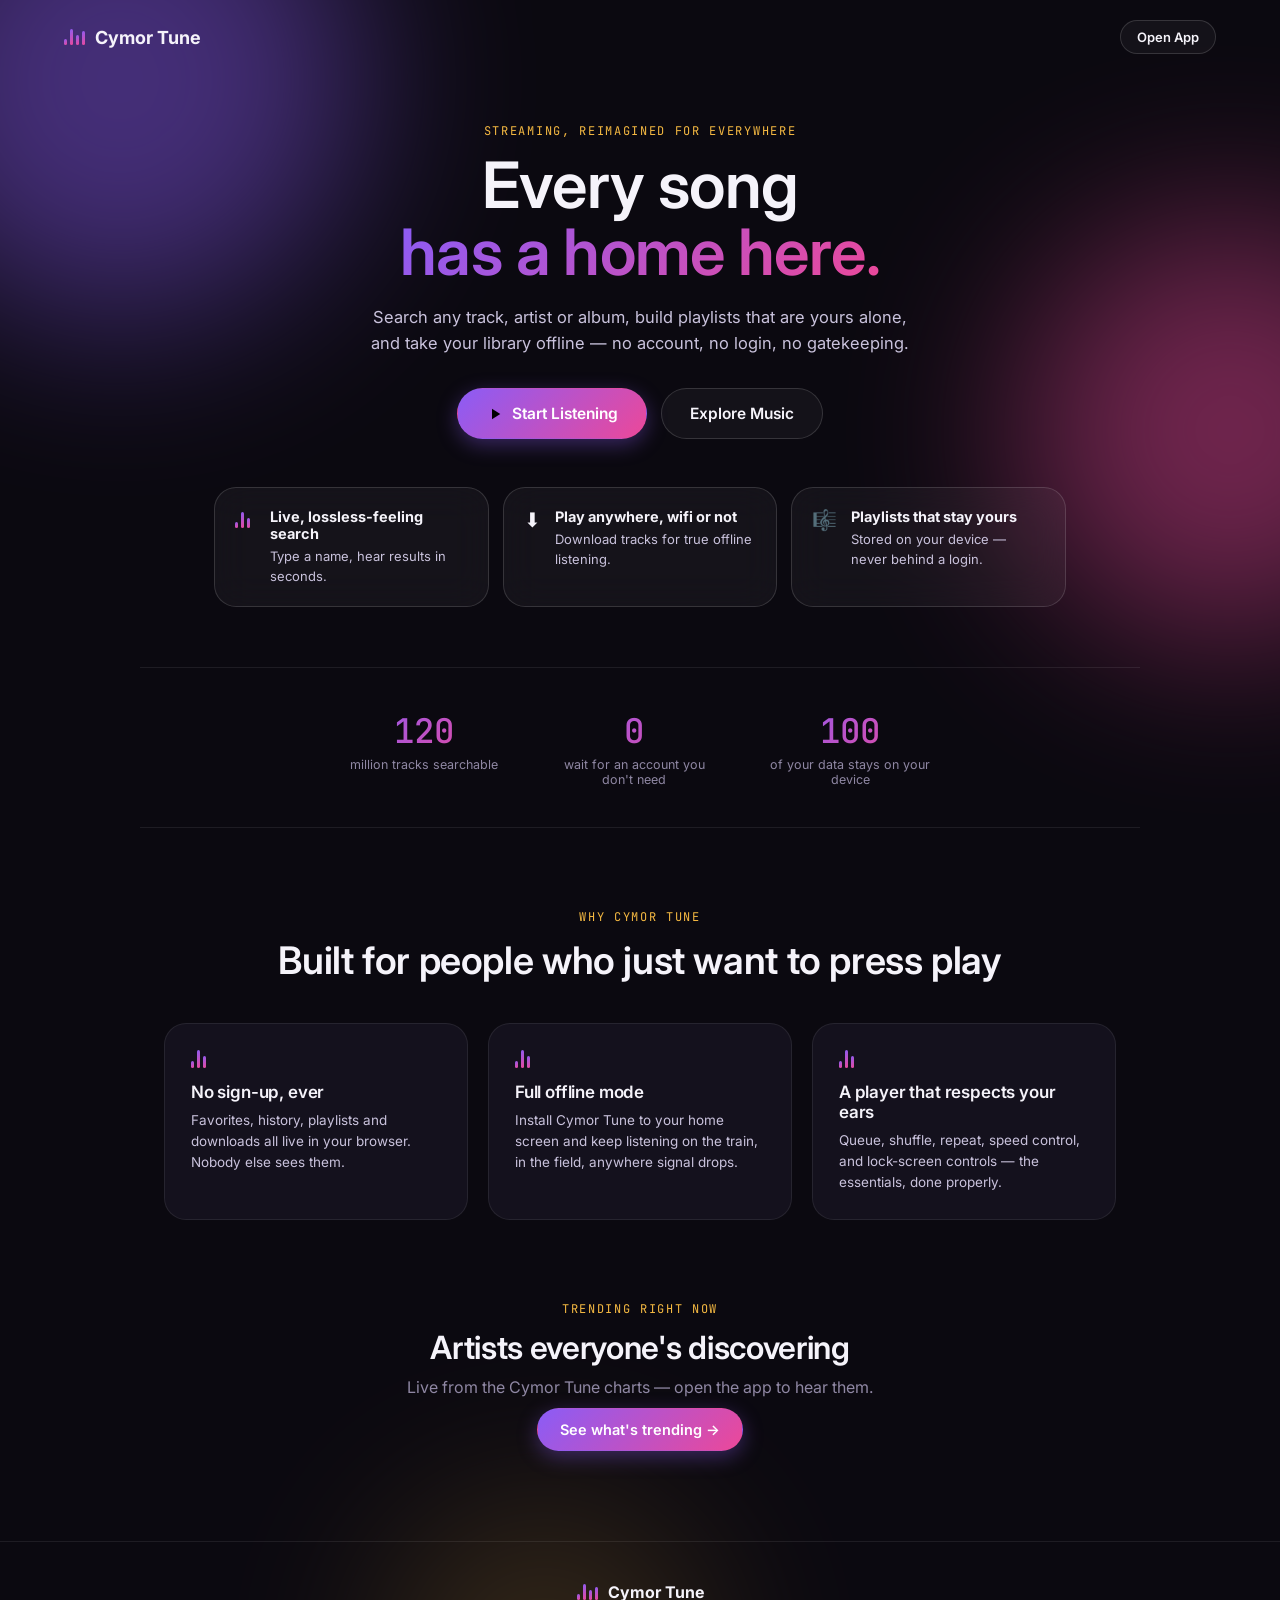
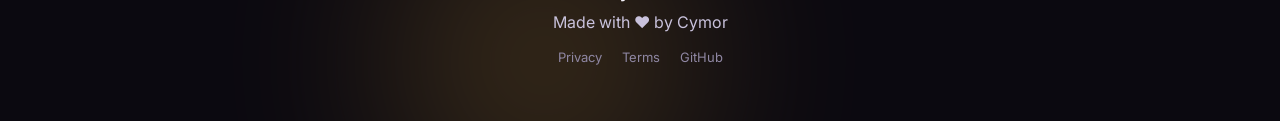
==== commit e1856f20: "Add files via upload" ====
--- a/index.html
+++ b/index.html
@@ -264,6 +264,7 @@
     </div>
     <div class="full-player__extra">
       <button class="icon-btn" id="full-fav" aria-label="Favorite"><svg viewBox="0 0 24 24"><path d="M12 21s-6.7-4.35-9.3-8.1C1 10.1 1.6 6.7 4.4 5.3c2.3-1.15 4.6-.2 5.9 1.6 1.3-1.8 3.6-2.75 5.9-1.6 2.8 1.4 3.4 4.8 1.7 7.6C18.7 16.65 12 21 12 21z"/></svg></button>
+      <button class="icon-btn" id="full-download" aria-label="Download"><svg viewBox="0 0 24 24"><path d="M12 3v12m0 0l-4-4m4 4l4-4M4 19h16"/></svg></button>
       <label class="full-player__speed">Speed
         <select id="full-speed" class="input input--select input--small">
           <option value="0.75">0.75×</option>
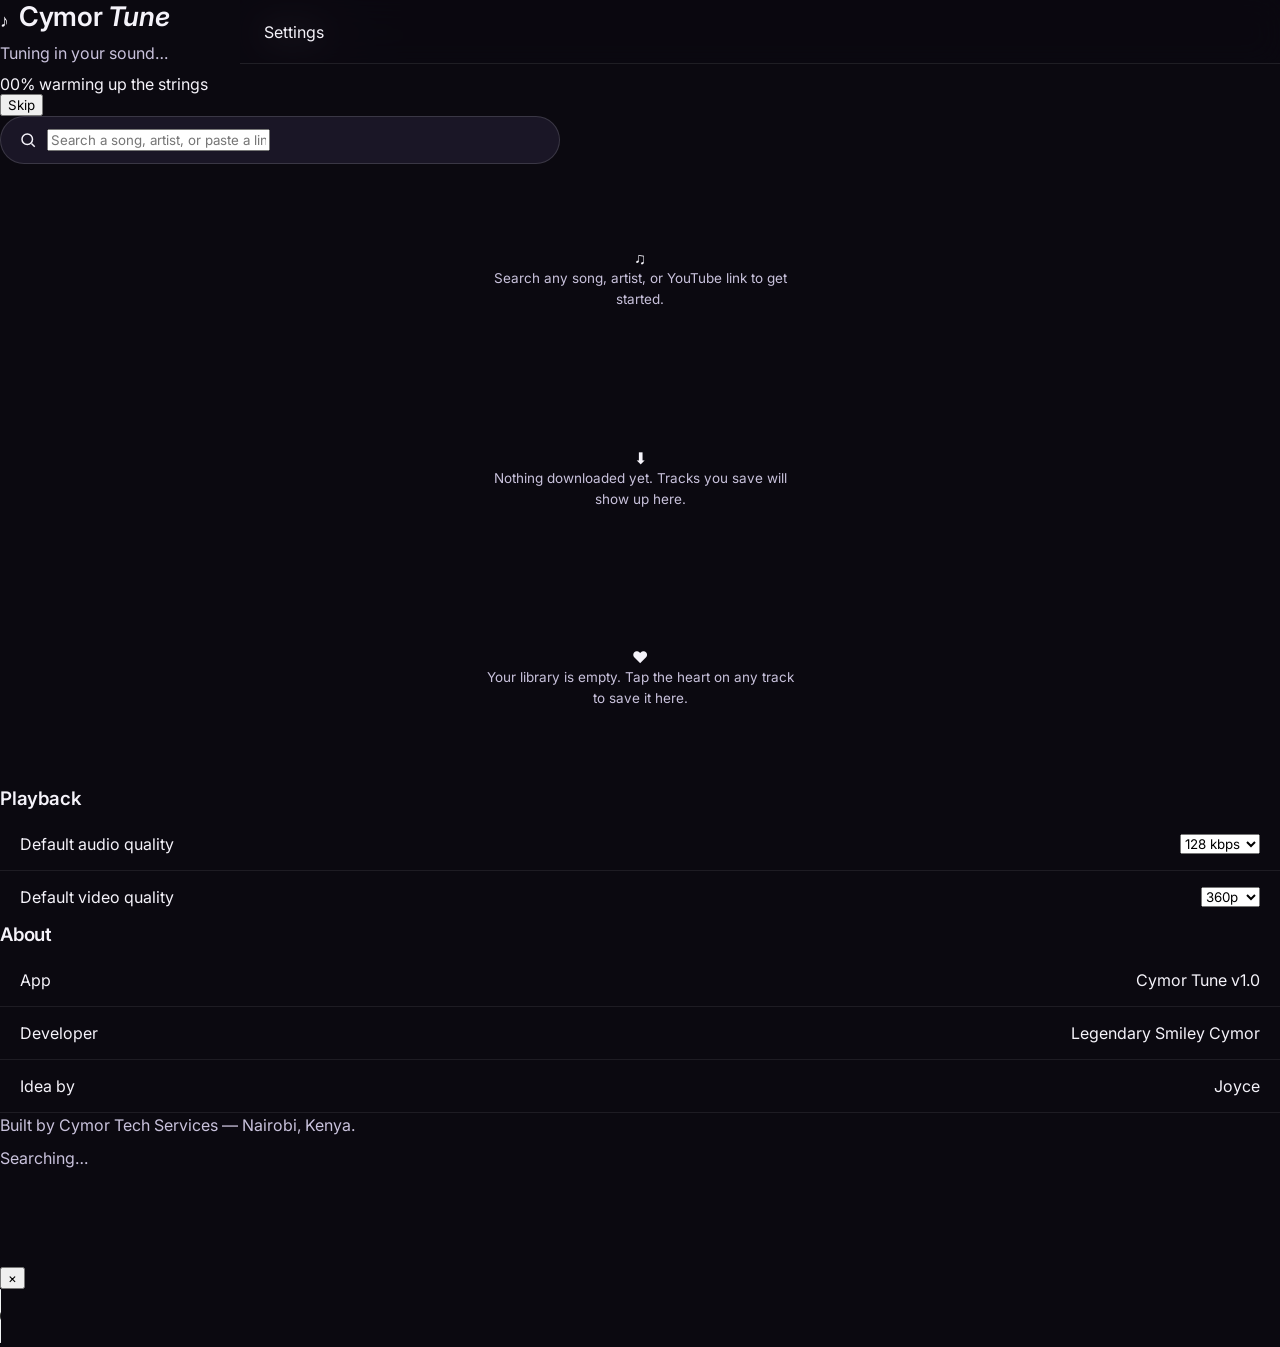
==== commit 17b14dcf: "Refactor index.html for improved structure and content Updated HTML structure, including meta tags, " ====
--- a/index.html
+++ b/index.html
@@ -1,297 +1,174 @@
 <!DOCTYPE html>
-<html lang="en" data-theme="dark">
+<html lang="en">
 <head>
-<meta charset="UTF-8">
-<meta name="viewport" content="width=device-width, initial-scale=1, viewport-fit=cover">
-<title>Cymor Tune — Music Without Borders</title>
-<meta name="description" content="Cymor Tune is a premium music streaming app: search, stream and download any song, build playlists, and listen offline — no sign-up required.">
-<meta name="theme-color" content="#0B0910">
-<link rel="manifest" href="manifest.json">
-<link rel="icon" href="/assets/icons/icon-192.svg">
-<link rel="apple-touch-icon" href="/assets/icons/icon-192.svg">
-<link rel="preconnect" href="https://fonts.googleapis.com">
-<link rel="preconnect" href="https://fonts.gstatic.com" crossorigin>
-<link href="https://fonts.googleapis.com/css2?family=Space+Grotesk:wght@500;600;700&family=Inter:wght@400;500;600;700&family=JetBrains+Mono:wght@500&display=swap" rel="stylesheet">
-<link rel="stylesheet" href="/assets/css/style.css">
-
-<!-- Loaded first, inline, before any external script: catches load/parse/runtime
-     errors in the app scripts themselves and shows them on-screen. This exists
-     because the primary dev workflow here is phone-only with no devtools access —
-     without this, a broken script just looks like "nothing happens". -->
-<style>
-  #ct-error-overlay { position: fixed; inset: 0; z-index: 99999; background: rgba(8,6,12,0.97); color: #f5f3fa; font: 13px/1.5 ui-monospace, monospace; padding: 20px; overflow-y: auto; display: none; }
-  #ct-error-overlay.is-visible { display: block; }
-  #ct-error-overlay h2 { font-family: sans-serif; color: #f87171; margin: 0 0 12px; font-size: 16px; }
-  #ct-error-overlay .ct-err-item { background: #1a1626; border: 1px solid #2d2740; border-radius: 8px; padding: 12px; margin-bottom: 10px; white-space: pre-wrap; word-break: break-word; }
-  #ct-error-overlay button { font-family: sans-serif; background: #8b5cf6; color: #fff; border: none; padding: 10px 18px; border-radius: 999px; font-weight: 600; margin-top: 8px; }
-</style>
-<script>
-  (function () {
-    var errors = [];
-    var overlay, list;
-    function ensureOverlay() {
-      if (overlay) return;
-      overlay = document.createElement('div');
-      overlay.id = 'ct-error-overlay';
-      overlay.innerHTML = '<h2>Cymor Tune hit an error</h2><p style="font-family:sans-serif;color:#c9c2dc">Screenshot this and send it back — it tells us exactly what broke.</p><div id="ct-err-list"></div><button id="ct-err-dismiss">Dismiss</button>';
-      document.documentElement.appendChild(overlay);
-      list = overlay.querySelector('#ct-err-list');
-      overlay.querySelector('#ct-err-dismiss').addEventListener('click', function () {
-        overlay.classList.remove('is-visible');
-      });
-    }
-    function report(message) {
-      errors.push(message);
-      ensureOverlay();
-      var item = document.createElement('div');
-      item.className = 'ct-err-item';
-      item.textContent = message;
-      list.appendChild(item);
-      overlay.classList.add('is-visible');
-    }
-    window.CT_reportError = report;
-    window.addEventListener('error', function (e) {
-      var src = e.filename ? e.filename.split('/').pop() : 'unknown file';
-      report((e.message || 'Script error') + '\n  at ' + src + ':' + (e.lineno || '?'));
-    });
-    window.addEventListener('unhandledrejection', function (e) {
-      report('Unhandled promise rejection: ' + (e.reason && e.reason.message ? e.reason.message : e.reason));
-    });
-  })();
-</script>
+<meta charset="UTF-8" />
+<meta name="viewport" content="width=device-width, initial-scale=1.0, viewport-fit=cover" />
+<title>Cymor Tune</title>
+<meta name="description" content="Stream and download music, powered by Cymor Tech Services." />
+<meta name="theme-color" content="#0A0910" />
+<link rel="manifest" href="manifest.json" />
+<link rel="icon" href="data:image/svg+xml,<svg xmlns=%22http://www.w3.org/2000/svg%22 viewBox=%220 0 100 100%22><text y=%22.9em%22 font-size=%2290%22>🎵</text></svg>" />
+<link rel="preconnect" href="https://fonts.googleapis.com" />
+<link rel="preconnect" href="https://fonts.gstatic.com" crossorigin />
+<link href="https://fonts.googleapis.com/css2?family=Sora:wght@500;600;700;800&family=Inter:wght@400;500;600&family=JetBrains+Mono:wght@400;500;600&display=swap" rel="stylesheet" />
+<link rel="stylesheet" href="style.css" />
 </head>
 <body>
 
-<!-- ============== OFFLINE / INSTALL BANNERS ============== -->
-<div id="offline-banner" class="banner banner--offline" hidden>📡 You're offline — downloaded songs still play.</div>
-<div id="install-banner" class="banner banner--install" hidden>
-  <span>Install Cymor Tune for the full app experience</span>
-  <div class="banner__actions">
-    <button id="install-accept" class="btn btn--small btn--primary">Install</button>
-    <button id="install-dismiss" class="btn btn--small btn--ghost">Not now</button>
-  </div>
-</div>
+<!-- ============================= LANDING / LOADER ============================= -->
+<section id="landing" class="landing">
+  <div class="notes-field" id="notesField" aria-hidden="true"></div>
 
-<!-- ============== LANDING PAGE ============== -->
-<section id="landing">
-  <div class="landing-bg">
-    <div class="blob blob--1"></div>
-    <div class="blob blob--2"></div>
-    <div class="blob blob--3"></div>
-    <div class="notes" aria-hidden="true">
-      <span>♪</span><span>♫</span><span>♪</span><span>♬</span><span>♩</span><span>♫</span>
+  <div class="landing-content">
+    <div class="brand">
+      <span class="brand-mark">♪</span>
+      <h1 class="brand-name">Cymor <em>Tune</em></h1>
     </div>
-  </div>
+    <p class="brand-tagline">Tuning in your sound&hellip;</p>
 
-  <header class="landing-nav">
-    <div class="brand"><span class="brand__eq" aria-hidden="true"><i></i><i></i><i></i><i></i></span>Cymor Tune</div>
-    <button class="btn btn--ghost btn--small" id="cta-explore-nav" data-nav-explore>Open App</button>
-  </header>
-
-  <div class="hero">
-    <p class="eyebrow eyebrow--hero">Streaming, reimagined for everywhere</p>
-    <h1 class="hero__title">Every song<br><span class="hero__title-accent">has a home here.</span></h1>
-    <p class="hero__sub">Search any track, artist or album, build playlists that are yours alone, and take your library offline — no account, no login, no gatekeeping.</p>
-    <div class="hero__cta">
-      <button class="btn btn--primary btn--large" id="cta-start">
-        <svg viewBox="0 0 24 24" width="18" height="18"><path d="M8 5v14l11-7z"/></svg>
-        Start Listening
-      </button>
-      <button class="btn btn--ghost btn--large" id="cta-explore" data-nav-explore>Explore Music</button>
+    <div class="key-loader" id="keyLoader" role="progressbar" aria-valuemin="0" aria-valuemax="100" aria-valuenow="0">
+      <div class="keys" id="keysRow"></div>
     </div>
 
-    <div class="hero__glass-cards">
-      <div class="glass-card">
-        <span class="glass-card__eq"><i></i><i></i><i></i><i></i></span>
-        <div>
-          <strong>Live, lossless-feeling search</strong>
-          <p>Type a name, hear results in seconds.</p>
-        </div>
+    <div class="loader-readout">
+      <span class="loader-percent" id="loaderPercent">00%</span>
+      <span class="loader-label" id="loaderLabel">warming up the strings</span>
+    </div>
+
+    <button class="skip-btn" id="skipLoader" type="button">Skip</button>
+  </div>
+</section>
+
+<!-- ============================= APP SHELL ============================= -->
+<div id="app" class="app hidden">
+
+  <!-- ---------- HOME ---------- -->
+  <section id="view-home" class="view active-view">
+    <header class="topbar">
+      <div class="topbar-brand">
+        <span class="topbar-mark">♪</span>
+        <span>Cymor Tune</span>
       </div>
-      <div class="glass-card">
-        <span class="glass-card__icon">⬇</span>
-        <div>
-          <strong>Play anywhere, wifi or not</strong>
-          <p>Download tracks for true offline listening.</p>
-        </div>
-      </div>
-      <div class="glass-card">
-        <span class="glass-card__icon">🎼</span>
-        <div>
-          <strong>Playlists that stay yours</strong>
-          <p>Stored on your device — never behind a login.</p>
-        </div>
-      </div>
+    </header>
+
+    <div class="search-wrap">
+      <form id="searchForm" class="search-bar" autocomplete="off">
+        <svg class="search-icon" viewBox="0 0 24 24" width="18" height="18" fill="none" stroke="currentColor" stroke-width="2"><circle cx="11" cy="11" r="7"/><line x1="21" y1="21" x2="16.65" y2="16.65"/></svg>
+        <input id="searchInput" type="text" placeholder="Search a song, artist, or paste a link…" required />
+      </form>
     </div>
-  </div>
 
-  <section class="stats">
-    <div class="stat"><span class="stat__num" data-count-to="120">0</span><span class="stat__label">million tracks searchable</span></div>
-    <div class="stat"><span class="stat__num" data-count-to="0">0<small>ms</small></span><span class="stat__label">wait for an account you don't need</span></div>
-    <div class="stat"><span class="stat__num" data-count-to="100">0<small>%</small></span><span class="stat__label">of your data stays on your device</span></div>
-  </section>
-
-  <section class="landing-features">
-    <p class="eyebrow">Why Cymor Tune</p>
-    <h2>Built for people who just want to press play</h2>
-    <div class="feature-grid">
-      <div class="feature">
-        <span class="feature__eq"><i></i><i></i><i></i></span>
-        <h3>No sign-up, ever</h3>
-        <p>Favorites, history, playlists and downloads all live in your browser. Nobody else sees them.</p>
-      </div>
-      <div class="feature">
-        <span class="feature__eq"><i></i><i></i><i></i></span>
-        <h3>Full offline mode</h3>
-        <p>Install Cymor Tune to your home screen and keep listening on the train, in the field, anywhere signal drops.</p>
-      </div>
-      <div class="feature">
-        <span class="feature__eq"><i></i><i></i><i></i></span>
-        <h3>A player that respects your ears</h3>
-        <p>Queue, shuffle, repeat, speed control, and lock-screen controls — the essentials, done properly.</p>
+    <div id="homeContent" class="home-content">
+      <div class="empty-state">
+        <span class="empty-glyph">♫</span>
+        <p>Search any song, artist, or YouTube link to get started.</p>
       </div>
     </div>
   </section>
 
-  <section class="landing-trending">
-    <p class="eyebrow">Trending right now</p>
-    <h2>Artists everyone's discovering</h2>
-    <p class="muted">Live from the Cymor Tune charts — open the app to hear them.</p>
-    <button class="btn btn--primary" id="cta-trending" data-nav-explore>See what's trending →</button>
+  <!-- ---------- DOWNLOADS ---------- -->
+  <section id="view-downloads" class="view">
+    <header class="topbar"><div class="topbar-brand"><span>Downloads</span></div></header>
+    <div id="downloadsList" class="list-content">
+      <div class="empty-state">
+        <span class="empty-glyph">⬇</span>
+        <p>Nothing downloaded yet. Tracks you save will show up here.</p>
+      </div>
+    </div>
   </section>
 
-  <footer class="landing-footer">
-    <div class="footer__brand">
-      <span class="brand__eq" aria-hidden="true"><i></i><i></i><i></i><i></i></span>Cymor Tune
-    </div>
-    <p>Made with ❤️ by Cymor</p>
-    <nav class="footer__links">
-      <a href="#/privacy">Privacy</a>
-      <a href="#/terms">Terms</a>
-      <a href="https://github.com" target="_blank" rel="noopener">GitHub</a>
-    </nav>
-  </footer>
-</section>
-
-<!-- ============== APP SHELL (SPA) ============== -->
-<div id="app-shell" hidden>
-
-  <!-- Sidebar (desktop/tablet) -->
-  <aside class="sidebar">
-    <div class="brand brand--sidebar">
-      <span class="brand__eq" aria-hidden="true"><i></i><i></i><i></i><i></i></span>Cymor Tune
-    </div>
-    <nav class="sidebar__nav">
-      <a class="sidebar__link" data-nav-link data-route="/home"><svg viewBox="0 0 24 24"><path d="M3 11l9-8 9 8v9a1 1 0 0 1-1 1h-5v-6H9v6H4a1 1 0 0 1-1-1z"/></svg>Home</a>
-      <a class="sidebar__link" data-nav-link data-route="/search"><svg viewBox="0 0 24 24"><path d="M21 21l-4.35-4.35M17 11a6 6 0 1 1-12 0 6 6 0 0 1 12 0z"/></svg>Search</a>
-      <a class="sidebar__link" data-nav-link data-route="/favorites"><svg viewBox="0 0 24 24"><path d="M12 21s-6.7-4.35-9.3-8.1C1 10.1 1.6 6.7 4.4 5.3c2.3-1.15 4.6-.2 5.9 1.6 1.3-1.8 3.6-2.75 5.9-1.6 2.8 1.4 3.4 4.8 1.7 7.6C18.7 16.65 12 21 12 21z"/></svg>Favorites</a>
-      <a class="sidebar__link" data-nav-link data-route="/playlists"><svg viewBox="0 0 24 24"><path d="M4 6h11M4 12h11M4 18h6M17 10v9m0-9l4 3m-4-3l-4 3"/></svg>Playlists</a>
-      <a class="sidebar__link" data-nav-link data-route="/history"><svg viewBox="0 0 24 24"><path d="M12 8v5l3 3M3 12a9 9 0 1 0 3-6.7L3 8"/></svg>History</a>
-      <a class="sidebar__link" data-nav-link data-route="/downloads"><svg viewBox="0 0 24 24"><path d="M12 3v12m0 0l-4-4m4 4l4-4M4 19h16"/></svg>Downloads</a>
-      <a class="sidebar__link" data-nav-link data-route="/settings"><svg viewBox="0 0 24 24"><circle cx="12" cy="12" r="3"/><path d="M19.4 15a1.7 1.7 0 0 0 .34 1.87l.06.06a2 2 0 1 1-2.83 2.83l-.06-.06a1.7 1.7 0 0 0-1.87-.34 1.7 1.7 0 0 0-1 1.55V21a2 2 0 1 1-4 0v-.09A1.7 1.7 0 0 0 9 19.4a1.7 1.7 0 0 0-1.87.34l-.06.06a2 2 0 1 1-2.83-2.83l.06-.06A1.7 1.7 0 0 0 4.6 15a1.7 1.7 0 0 0-1.55-1H3a2 2 0 1 1 0-4h.09A1.7 1.7 0 0 0 4.6 9a1.7 1.7 0 0 0-.34-1.87l-.06-.06a2 2 0 1 1 2.83-2.83l.06.06A1.7 1.7 0 0 0 9 4.6a1.7 1.7 0 0 0 1-1.55V3a2 2 0 1 1 4 0v.09a1.7 1.7 0 0 0 1 1.55 1.7 1.7 0 0 0 1.87-.34l.06-.06a2 2 0 1 1 2.83 2.83l-.06.06A1.7 1.7 0 0 0 19.4 9c.14.36.38.68.7.92.32.24.7.38 1.1.4H21a2 2 0 1 1 0 4h-.09a1.7 1.7 0 0 0-1.55 1z"/></svg>Settings</a>
-    </nav>
-    <div class="sidebar__footer">Made with ❤️ by Cymor</div>
-  </aside>
-
-  <!-- Top bar -->
-  <header class="topbar">
-    <button class="icon-btn topbar__menu" id="sidebar-toggle" aria-label="Menu">
-      <svg viewBox="0 0 24 24"><path d="M4 6h16M4 12h16M4 18h16"/></svg>
-    </button>
-    <div class="brand brand--topbar"><span class="brand__eq" aria-hidden="true"><i></i><i></i><i></i><i></i></span>Cymor Tune</div>
-    <form id="global-search-form" class="topbar__search" role="search">
-      <svg viewBox="0 0 24 24"><path d="M21 21l-4.35-4.35M17 11a6 6 0 1 1-12 0 6 6 0 0 1 12 0z"/></svg>
-      <input type="search" id="global-search-input" placeholder="Search Cymor Tune" autocomplete="off">
-    </form>
-  </header>
-
-  <!-- Main routed content -->
-  <main id="app-view" class="app-view"></main>
-
-  <!-- Bottom navigation (mobile) -->
-  <nav class="bottom-nav">
-    <a class="bottom-nav__link" data-nav-link data-route="/home"><svg viewBox="0 0 24 24"><path d="M3 11l9-8 9 8v9a1 1 0 0 1-1 1h-5v-6H9v6H4a1 1 0 0 1-1-1z"/></svg><span>Home</span></a>
-    <a class="bottom-nav__link" data-nav-link data-route="/search"><svg viewBox="0 0 24 24"><path d="M21 21l-4.35-4.35M17 11a6 6 0 1 1-12 0 6 6 0 0 1 12 0z"/></svg><span>Search</span></a>
-    <a class="bottom-nav__link" data-nav-link data-route="/favorites"><svg viewBox="0 0 24 24"><path d="M12 21s-6.7-4.35-9.3-8.1C1 10.1 1.6 6.7 4.4 5.3c2.3-1.15 4.6-.2 5.9 1.6 1.3-1.8 3.6-2.75 5.9-1.6 2.8 1.4 3.4 4.8 1.7 7.6C18.7 16.65 12 21 12 21z"/></svg><span>Favorites</span></a>
-    <a class="bottom-nav__link" data-nav-link data-route="/downloads"><svg viewBox="0 0 24 24"><path d="M12 3v12m0 0l-4-4m4 4l4-4M4 19h16"/></svg><span>Downloads</span></a>
-    <a class="bottom-nav__link" data-nav-link data-route="/settings"><svg viewBox="0 0 24 24"><circle cx="12" cy="12" r="3"/><path d="M19.4 15a1.7 1.7 0 0 0 .34 1.87"/></svg><span>Settings</span></a>
-  </nav>
-
-  <!-- Mini player -->
-  <div id="mini-player" class="mini-player" hidden>
-    <div class="mini-player__progress" id="mini-progress-track"><div class="mini-player__progress-bar" id="mini-progress-bar"></div></div>
-    <img id="mini-art" class="mini-player__art" src="/assets/images/placeholder-art.svg" alt="">
-    <div class="mini-player__meta" id="mini-expand">
-      <div id="mini-title" class="mini-player__title">—</div>
-      <div id="mini-artist" class="mini-player__artist">—</div>
-    </div>
-    <div class="mini-player__controls">
-      <button class="icon-btn" id="mini-prev" aria-label="Previous"><svg viewBox="0 0 24 24"><path d="M6 6v12M20 6l-10 6 10 6z"/></svg></button>
-      <button class="icon-btn icon-btn--play" id="mini-play" aria-label="Play/Pause"><svg viewBox="0 0 24 24"><path d="M8 5v14l11-7z"/></svg></button>
-      <button class="icon-btn" id="mini-next" aria-label="Next"><svg viewBox="0 0 24 24"><path d="M18 6v12M4 6l10 6-10 6z"/></svg></button>
-    </div>
-  </div>
-
-  <!-- Full-screen player -->
-  <div id="full-player" class="full-player">
-    <div class="full-player__top">
-      <button class="icon-btn" id="full-close" aria-label="Close">︿</button>
-      <span class="full-player__now-playing">Now Playing</span>
-      <button class="icon-btn" id="full-queue-btn" aria-label="Queue">
-        <svg viewBox="0 0 24 24"><path d="M4 6h11M4 12h11M4 18h6M17 10v9m0-9l4 3m-4-3l-4 3"/></svg>
-      </button>
-    </div>
-    <div class="full-player__art-wrap">
-      <img id="full-art" class="full-player__art" src="/assets/images/placeholder-art.svg" alt="">
-    </div>
-    <div class="full-player__meta">
-      <h2 id="full-title">—</h2>
-      <p id="full-artist">—</p>
-    </div>
-    <div class="full-player__seek">
-      <input type="range" id="full-seek" min="0" max="100" value="0">
-      <div class="full-player__time">
-        <span id="full-time-current">0:00</span>
-        <span id="full-time-duration">0:00</span>
+  <!-- ---------- LIBRARY ---------- -->
+  <section id="view-library" class="view">
+    <header class="topbar"><div class="topbar-brand"><span>Library</span></div></header>
+    <div id="libraryList" class="list-content">
+      <div class="empty-state">
+        <span class="empty-glyph">♥</span>
+        <p>Your library is empty. Tap the heart on any track to save it here.</p>
       </div>
     </div>
-    <div class="full-player__transport">
-      <button class="icon-btn" id="full-shuffle" aria-label="Shuffle"><svg viewBox="0 0 24 24"><path d="M16 3h5v5M4 20L21 3M21 16v5h-5M15 15l6 6M4 4l5 5"/></svg></button>
-      <button class="icon-btn icon-btn--large" id="full-prev" aria-label="Previous"><svg viewBox="0 0 24 24"><path d="M6 6v12M20 6l-10 6 10 6z"/></svg></button>
-      <button class="icon-btn icon-btn--play icon-btn--xl" id="full-play" aria-label="Play/Pause"><svg viewBox="0 0 24 24"><path d="M8 5v14l11-7z"/></svg></button>
-      <button class="icon-btn icon-btn--large" id="full-next" aria-label="Next"><svg viewBox="0 0 24 24"><path d="M18 6v12M4 6l10 6-10 6z"/></svg></button>
-      <button class="icon-btn" id="full-repeat" data-mode="off" aria-label="Repeat"><svg viewBox="0 0 24 24"><path d="M17 2l4 4-4 4M3 11V9a4 4 0 0 1 4-4h14M7 22l-4-4 4-4M21 13v2a4 4 0 0 1-4 4H3"/></svg></button>
+  </section>
+
+  <!-- ---------- SETTINGS ---------- -->
+  <section id="view-settings" class="view">
+    <header class="topbar"><div class="topbar-brand"><span>Settings</span></div></header>
+    <div class="settings-content">
+
+      <div class="settings-card">
+        <h3>Playback</h3>
+        <div class="settings-row">
+          <span>Default audio quality</span>
+          <select id="defaultAudioQuality" class="settings-select">
+            <option value="128">128 kbps</option>
+            <option value="320">320 kbps</option>
+          </select>
+        </div>
+        <div class="settings-row">
+          <span>Default video quality</span>
+          <select id="defaultVideoQuality" class="settings-select">
+            <option value="360">360p</option>
+            <option value="720">720p</option>
+            <option value="1080">1080p</option>
+          </select>
+        </div>
+      </div>
+
+      <div class="settings-card about-card">
+        <h3>About</h3>
+        <div class="settings-row"><span>App</span><span>Cymor Tune v1.0</span></div>
+        <div class="settings-row"><span>Developer</span><span>Legendary Smiley Cymor</span></div>
+        <div class="settings-row"><span>Idea by</span><span>Joyce</span></div>
+        <p class="about-footnote">Built by Cymor Tech Services &mdash; Nairobi, Kenya.</p>
+      </div>
+
     </div>
-    <div class="full-player__extra">
-      <button class="icon-btn" id="full-fav" aria-label="Favorite"><svg viewBox="0 0 24 24"><path d="M12 21s-6.7-4.35-9.3-8.1C1 10.1 1.6 6.7 4.4 5.3c2.3-1.15 4.6-.2 5.9 1.6 1.3-1.8 3.6-2.75 5.9-1.6 2.8 1.4 3.4 4.8 1.7 7.6C18.7 16.65 12 21 12 21z"/></svg></button>
-      <button class="icon-btn" id="full-download" aria-label="Download"><svg viewBox="0 0 24 24"><path d="M12 3v12m0 0l-4-4m4 4l4-4M4 19h16"/></svg></button>
-      <label class="full-player__speed">Speed
-        <select id="full-speed" class="input input--select input--small">
-          <option value="0.75">0.75×</option>
-          <option value="1" selected>1×</option>
-          <option value="1.25">1.25×</option>
-          <option value="1.5">1.5×</option>
-          <option value="2">2×</option>
-        </select>
-      </label>
-      <label class="full-player__volume">🔊
-        <input type="range" id="full-volume" min="0" max="100" value="100">
-      </label>
-    </div>
-  </div>
+  </section>
 
+  <!-- ---------- BOTTOM NAV ---------- -->
+  <nav class="bottom-nav">
+    <button class="nav-btn active" data-view="home" type="button">
+      <svg viewBox="0 0 24 24" width="22" height="22" fill="none" stroke="currentColor" stroke-width="2"><path d="M3 11l9-8 9 8"/><path d="M5 10v10h14V10"/></svg>
+      <span>Home</span>
+    </button>
+    <button class="nav-btn" data-view="downloads" type="button">
+      <svg viewBox="0 0 24 24" width="22" height="22" fill="none" stroke="currentColor" stroke-width="2"><path d="M12 3v12"/><path d="M7 11l5 5 5-5"/><path d="M5 21h14"/></svg>
+      <span>Downloads</span>
+    </button>
+    <button class="nav-btn" data-view="library" type="button">
+      <svg viewBox="0 0 24 24" width="22" height="22" fill="none" stroke="currentColor" stroke-width="2"><rect x="3" y="4" width="4" height="16"/><rect x="10" y="8" width="4" height="12"/><rect x="17" y="2" width="4" height="18"/></svg>
+      <span>Library</span>
+    </button>
+    <button class="nav-btn" data-view="settings" type="button">
+      <svg viewBox="0 0 24 24" width="22" height="22" fill="none" stroke="currentColor" stroke-width="2"><circle cx="12" cy="12" r="3"/><path d="M19.4 15a1.65 1.65 0 00.33 1.82l.06.06a2 2 0 11-2.83 2.83l-.06-.06a1.65 1.65 0 00-1.82-.33 1.65 1.65 0 00-1 1.51V21a2 2 0 01-4 0v-.09A1.65 1.65 0 009 19.4a1.65 1.65 0 00-1.82.33l-.06.06a2 2 0 11-2.83-2.83l.06-.06A1.65 1.65 0 004.6 15a1.65 1.65 0 00-1.51-1H3a2 2 0 010-4h.09A1.65 1.65 0 004.6 9a1.65 1.65 0 00-.33-1.82l-.06-.06a2 2 0 112.83-2.83l.06.06A1.65 1.65 0 009 4.6a1.65 1.65 0 001-1.51V3a2 2 0 014 0v.09a1.65 1.65 0 001 1.51 1.65 1.65 0 001.82-.33l.06-.06a2 2 0 112.83 2.83l-.06.06A1.65 1.65 0 0019.4 9a1.65 1.65 0 001.51 1H21a2 2 0 010 4h-.09a1.65 1.65 0 00-1.51 1z"/></svg>
+      <span>Settings</span>
+    </button>
+  </nav>
 </div>
 
-<!-- ============== OVERLAYS ============== -->
-<div id="toast-host" class="toast-host" aria-live="polite"></div>
-<div id="modal-host"></div>
+<!-- ============================= OVERLAY (search / resolve / download progress) ============================= -->
+<div id="overlay" class="overlay hidden">
+  <div class="overlay-card">
+    <div class="mini-eq" id="miniEq"></div>
+    <p class="overlay-text" id="overlayText">Searching&hellip;</p>
+  </div>
+</div>
 
-<!-- ============== SCRIPTS ============== -->
-<script src="/assets/js/storage.js"></script>
-<script src="/assets/js/api.js"></script>
-<script src="/assets/js/player.js"></script>
-<script src="/assets/js/ui.js"></script>
-<script src="/assets/js/router.js"></script>
-<script src="/assets/js/app.js"></script>
+<!-- ============================= TOAST ============================= -->
+<div id="toast" class="toast hidden"></div>
+
+<!-- ============================= NOW PLAYING SHEET ============================= -->
+<div id="playerSheet" class="player-sheet hidden">
+  <div class="player-handle"></div>
+  <div class="player-info">
+    <img id="playerThumb" class="player-thumb" alt="" />
+    <div class="player-meta">
+      <p id="playerTitle" class="player-title">&nbsp;</p>
+      <p id="playerChannel" class="player-channel">&nbsp;</p>
+    </div>
+    <button id="playerClose" class="player-close" type="button" aria-label="Close player">&times;</button>
+  </div>
+  <audio id="audioEl" controls></audio>
+</div>
+
+<script src="app.js"></script>
 </body>
 </html>
--- a/style.css
+++ b/style.css
@@ -0,0 +1,568 @@
+/* =========================================================================
+   CYMOR TUNE — Design tokens
+   Palette: void/surface/elevated purples, violet→fuchsia gradient brand,
+   amber signal accent (the one warm color, reserved for "live" states).
+   Type: Space Grotesk (display) / Inter (body) / JetBrains Mono (readouts).
+   Signature element: the four-bar equalizer glyph — used in the brand
+   mark, loading states, and section markers instead of generic numerals.
+   ========================================================================= */
+
+:root {
+  --void: #0b0910;
+  --surface: #14111d;
+  --surface-2: #1a1626;
+  --elevated: #211c30;
+  --border: rgba(255, 255, 255, 0.08);
+  --border-strong: rgba(255, 255, 255, 0.14);
+
+  --violet: #8b5cf6;
+  --violet-dim: #6d3fd1;
+  --fuchsia: #ec4899;
+  --amber: #f5b942;
+
+  --brand-gradient: linear-gradient(135deg, var(--violet) 0%, var(--fuchsia) 100%);
+  --brand-gradient-soft: linear-gradient(135deg, rgba(139, 92, 246, 0.18), rgba(236, 72, 153, 0.12));
+
+  --text-primary: #f5f3fa;
+  --text-secondary: #c9c2dc;
+  --text-muted: #8f87a3;
+
+  --success: #34d399;
+  --error: #f87171;
+
+  --font-display: 'Space Grotesk', 'Inter', sans-serif;
+  --font-body: 'Inter', -apple-system, BlinkMacSystemFont, sans-serif;
+  --font-mono: 'JetBrains Mono', ui-monospace, monospace;
+
+  --radius-sm: 8px;
+  --radius-md: 14px;
+  --radius-lg: 22px;
+  --radius-round: 999px;
+
+  --shadow-soft: 0 8px 30px rgba(0, 0, 0, 0.35);
+  --shadow-lift: 0 14px 40px rgba(139, 92, 246, 0.25);
+
+  --nav-height: 64px;
+  --bottom-nav-height: 64px;
+  --mini-player-height: 68px;
+  --sidebar-width: 240px;
+
+  --ease: cubic-bezier(0.22, 1, 0.36, 1);
+}
+
+[data-theme='midnight'] {
+  --void: #000000;
+  --surface: #0a0710;
+  --surface-2: #100c1a;
+  --elevated: #171122;
+}
+
+/* ---------- Reset ---------- */
+
+*, *::before, *::after { box-sizing: border-box; }
+html, body { height: 100%; }
+body {
+  margin: 0;
+  background: var(--void);
+  color: var(--text-primary);
+  font-family: var(--font-body);
+  -webkit-font-smoothing: antialiased;
+  overflow-x: hidden;
+}
+h1, h2, h3, h4 { font-family: var(--font-display); font-weight: 600; margin: 0 0 8px; letter-spacing: -0.01em; }
+p { margin: 0 0 8px; color: var(--text-secondary); line-height: 1.55; }
+a { color: inherit; text-decoration: none; }
+img { max-width: 100%; display: block; }
+button { font-family: inherit; cursor: pointer; }
+input, select { font-family: inherit; }
+.muted { color: var(--text-muted); }
+.eyebrow { font-family: var(--font-mono); font-size: 12px; letter-spacing: 0.14em; text-transform: uppercase; color: var(--amber); margin-bottom: 10px; }
+
+@media (prefers-reduced-motion: reduce) {
+  *, *::before, *::after { animation-duration: 0.01ms !important; animation-iteration-count: 1 !important; transition-duration: 0.01ms !important; scroll-behavior: auto !important; }
+}
+
+:focus-visible {
+  outline: 2px solid var(--violet);
+  outline-offset: 2px;
+  border-radius: 6px;
+}
+
+/* ---------- Buttons ---------- */
+
+.btn {
+  display: inline-flex;
+  align-items: center;
+  justify-content: center;
+  gap: 8px;
+  padding: 12px 22px;
+  border-radius: var(--radius-round);
+  border: 1px solid transparent;
+  font-weight: 600;
+  font-size: 14.5px;
+  transition: transform 0.18s var(--ease), box-shadow 0.18s var(--ease), background 0.18s var(--ease);
+  white-space: nowrap;
+}
+.btn:active { transform: scale(0.96); }
+.btn--primary { background: var(--brand-gradient); color: #fff; box-shadow: 0 6px 20px rgba(139, 92, 246, 0.35); }
+.btn--primary:hover { box-shadow: var(--shadow-lift); transform: translateY(-1px); }
+.btn--ghost { background: rgba(255, 255, 255, 0.04); color: var(--text-primary); border-color: var(--border-strong); }
+.btn--ghost:hover { background: rgba(255, 255, 255, 0.08); }
+.btn--large { padding: 15px 28px; font-size: 15.5px; }
+.btn--small { padding: 8px 16px; font-size: 13px; }
+.btn--block { width: 100%; }
+.btn[disabled] { opacity: 0.4; pointer-events: none; }
+
+.icon-btn {
+  display: inline-flex;
+  align-items: center;
+  justify-content: center;
+  width: 40px;
+  height: 40px;
+  border-radius: 50%;
+  border: none;
+  background: transparent;
+  color: var(--text-secondary);
+  transition: background 0.15s, color 0.15s, transform 0.15s;
+}
+.icon-btn svg { width: 20px; height: 20px; fill: none; stroke: currentColor; stroke-width: 1.8; stroke-linecap: round; stroke-linejoin: round; }
+.icon-btn:hover { background: rgba(255, 255, 255, 0.08); color: var(--text-primary); }
+.icon-btn.is-active { color: var(--fuchsia); }
+.icon-btn.is-active svg { fill: currentColor; }
+.icon-btn--large { width: 48px; height: 48px; }
+.icon-btn--large svg { width: 24px; height: 24px; }
+.icon-btn--play svg { fill: currentColor; }
+.icon-btn--xl { width: 68px; height: 68px; background: var(--brand-gradient); color: #fff; box-shadow: var(--shadow-lift); }
+.icon-btn--xl svg { width: 28px; height: 28px; }
+.icon-btn--xl:hover { background: var(--brand-gradient); }
+
+.input {
+  width: 100%;
+  padding: 12px 16px;
+  border-radius: var(--radius-md);
+  border: 1px solid var(--border-strong);
+  background: var(--surface-2);
+  color: var(--text-primary);
+  font-size: 14.5px;
+}
+.input:focus { border-color: var(--violet); }
+.input--select { width: auto; padding: 8px 12px; }
+.input--small { font-size: 13px; padding: 6px 10px; }
+
+.switch { position: relative; display: inline-block; width: 44px; height: 26px; }
+.switch input { opacity: 0; width: 0; height: 0; }
+.switch span { position: absolute; inset: 0; background: var(--surface-2); border: 1px solid var(--border-strong); border-radius: var(--radius-round); transition: 0.2s; }
+.switch span::before { content: ''; position: absolute; height: 18px; width: 18px; left: 3px; top: 3px; background: var(--text-muted); border-radius: 50%; transition: 0.2s; }
+.switch input:checked + span { background: var(--brand-gradient); }
+.switch input:checked + span::before { transform: translateX(18px); background: #fff; }
+
+.chip {
+  padding: 8px 14px;
+  border-radius: var(--radius-round);
+  border: 1px solid var(--border-strong);
+  background: var(--surface-2);
+  color: var(--text-secondary);
+  font-size: 13px;
+}
+.chip:hover { border-color: var(--violet); color: var(--text-primary); }
+.chip-row { display: flex; flex-wrap: wrap; gap: 8px; margin: 10px 0 24px; }
+
+/* ---------- Signature equalizer glyph ---------- */
+
+.brand__eq, .glass-card__eq, .feature__eq {
+  display: inline-flex;
+  align-items: flex-end;
+  gap: 3px;
+  height: 16px;
+}
+.brand__eq i, .glass-card__eq i, .feature__eq i {
+  width: 3px;
+  background: var(--brand-gradient);
+  border-radius: 2px;
+  animation: eq 1.1s ease-in-out infinite;
+}
+.brand__eq i:nth-child(1), .glass-card__eq i:nth-child(1), .feature__eq i:nth-child(1) { height: 40%; animation-delay: -0.9s; }
+.brand__eq i:nth-child(2), .glass-card__eq i:nth-child(2), .feature__eq i:nth-child(2) { height: 100%; animation-delay: -0.4s; }
+.brand__eq i:nth-child(3), .glass-card__eq i:nth-child(3), .feature__eq i:nth-child(3) { height: 65%; animation-delay: -0.65s; }
+.brand__eq i:nth-child(4) { height: 85%; animation-delay: -0.2s; }
+@keyframes eq {
+  0%, 100% { transform: scaleY(0.4); }
+  50% { transform: scaleY(1); }
+}
+
+/* =========================================================================
+   TOASTS / BANNERS
+   ========================================================================= */
+
+.toast-host { position: fixed; bottom: calc(var(--mini-player-height) + var(--bottom-nav-height) + 16px); left: 50%; transform: translateX(-50%); z-index: 900; display: flex; flex-direction: column; gap: 8px; align-items: center; pointer-events: none; }
+.toast {
+  background: var(--elevated);
+  border: 1px solid var(--border-strong);
+  color: var(--text-primary);
+  padding: 10px 18px;
+  border-radius: var(--radius-round);
+  font-size: 13.5px;
+  box-shadow: var(--shadow-soft);
+  opacity: 0;
+  transform: translateY(10px);
+  transition: opacity 0.22s var(--ease), transform 0.22s var(--ease);
+}
+.toast.is-visible { opacity: 1; transform: translateY(0); }
+.toast--error { border-color: var(--error); }
+
+.banner { position: fixed; top: 0; left: 0; right: 0; z-index: 950; padding: 10px 16px; font-size: 13.5px; text-align: center; display: flex; align-items: center; justify-content: center; gap: 12px; flex-wrap: wrap; }
+.banner--offline { background: var(--error); color: #1a0505; font-weight: 600; }
+.banner--install { background: var(--surface-2); border-bottom: 1px solid var(--border-strong); }
+.banner__actions { display: flex; gap: 8px; }
+
+/* =========================================================================
+   LANDING PAGE
+   ========================================================================= */
+
+#landing { position: relative; overflow: hidden; }
+
+.landing-bg { position: absolute; inset: 0; z-index: 0; overflow: hidden; pointer-events: none; }
+.blob { position: absolute; border-radius: 50%; filter: blur(90px); opacity: 0.45; }
+.blob--1 { width: 480px; height: 480px; background: var(--violet); top: -160px; left: -120px; animation: drift1 22s ease-in-out infinite; }
+.blob--2 { width: 420px; height: 420px; background: var(--fuchsia); top: 220px; right: -160px; animation: drift2 26s ease-in-out infinite; }
+.blob--3 { width: 320px; height: 320px; background: var(--amber); opacity: 0.18; bottom: -100px; left: 30%; animation: drift1 30s ease-in-out infinite reverse; }
+@keyframes drift1 { 0%, 100% { transform: translate(0, 0); } 50% { transform: translate(60px, 40px); } }
+@keyframes drift2 { 0%, 100% { transform: translate(0, 0); } 50% { transform: translate(-50px, 60px); } }
+
+.notes { position: absolute; inset: 0; font-size: 28px; color: rgba(255, 255, 255, 0.08); }
+.notes span { position: absolute; animation: float-note 14s linear infinite; }
+.notes span:nth-child(1) { left: 8%; top: 100%; animation-delay: 0s; }
+.notes span:nth-child(2) { left: 22%; top: 100%; animation-delay: -2s; font-size: 40px; }
+.notes span:nth-child(3) { left: 40%; top: 100%; animation-delay: -6s; }
+.notes span:nth-child(4) { left: 62%; top: 100%; animation-delay: -9s; font-size: 34px; }
+.notes span:nth-child(5) { left: 78%; top: 100%; animation-delay: -4s; }
+.notes span:nth-child(6) { left: 90%; top: 100%; animation-delay: -11s; font-size: 22px; }
+@keyframes float-note { from { transform: translateY(0) rotate(0deg); opacity: 0; } 10% { opacity: 1; } 90% { opacity: 1; } to { transform: translateY(-110vh) rotate(25deg); opacity: 0; } }
+
+.landing-nav { position: relative; z-index: 2; display: flex; align-items: center; justify-content: space-between; padding: 20px 24px; max-width: 1200px; margin: 0 auto; }
+.brand { display: flex; align-items: center; gap: 10px; font-family: var(--font-display); font-weight: 700; font-size: 18px; }
+
+.hero { position: relative; z-index: 2; max-width: 900px; margin: 0 auto; padding: 48px 24px 40px; text-align: center; }
+.eyebrow--hero { justify-content: center; display: flex; }
+.hero__title { font-size: clamp(36px, 8vw, 64px); line-height: 1.05; margin-bottom: 20px; }
+.hero__title-accent { background: var(--brand-gradient); -webkit-background-clip: text; background-clip: text; color: transparent; }
+.hero__sub { font-size: 16.5px; max-width: 560px; margin: 0 auto 32px; color: var(--text-secondary); }
+.hero__cta { display: flex; gap: 14px; justify-content: center; flex-wrap: wrap; margin-bottom: 48px; }
+
+.hero__glass-cards { display: grid; grid-template-columns: repeat(3, 1fr); gap: 14px; text-align: left; }
+.glass-card {
+  background: rgba(255, 255, 255, 0.045);
+  border: 1px solid var(--border-strong);
+  backdrop-filter: blur(18px);
+  -webkit-backdrop-filter: blur(18px);
+  border-radius: var(--radius-lg);
+  padding: 20px;
+  display: flex;
+  gap: 14px;
+  align-items: flex-start;
+  transition: transform 0.25s var(--ease), border-color 0.25s;
+}
+.glass-card:hover { transform: translateY(-4px); border-color: var(--violet); }
+.glass-card strong { display: block; font-family: var(--font-display); font-size: 14.5px; margin-bottom: 4px; }
+.glass-card p { font-size: 13px; margin: 0; }
+.glass-card__icon { font-size: 20px; }
+.glass-card__eq { margin-top: 4px; }
+
+.stats { position: relative; z-index: 2; display: flex; justify-content: center; gap: 56px; flex-wrap: wrap; padding: 40px 24px; border-top: 1px solid var(--border); border-bottom: 1px solid var(--border); max-width: 1000px; margin: 20px auto 0; }
+.stat { text-align: center; }
+.stat__num { display: block; font-family: var(--font-mono); font-size: 34px; font-weight: 500; background: var(--brand-gradient); -webkit-background-clip: text; background-clip: text; color: transparent; }
+.stat__num small { font-size: 18px; }
+.stat__label { font-size: 12.5px; color: var(--text-muted); max-width: 160px; display: block; margin-top: 4px; }
+
+.landing-features { position: relative; z-index: 2; max-width: 1000px; margin: 0 auto; padding: 80px 24px; text-align: center; }
+.landing-features h2 { font-size: clamp(26px, 5vw, 38px); margin-bottom: 40px; }
+.feature-grid { display: grid; grid-template-columns: repeat(3, 1fr); gap: 20px; text-align: left; }
+.feature { background: var(--surface); border: 1px solid var(--border); border-radius: var(--radius-lg); padding: 26px; transition: transform 0.25s var(--ease); }
+.feature:hover { transform: translateY(-4px); }
+.feature__eq { margin-bottom: 14px; height: 18px; }
+.feature h3 { font-size: 17px; margin-bottom: 8px; }
+.feature p { font-size: 13.5px; margin: 0; }
+
+.landing-trending { position: relative; z-index: 2; text-align: center; max-width: 700px; margin: 0 auto; padding: 0 24px 90px; }
+.landing-trending h2 { font-size: clamp(24px, 4.5vw, 32px); }
+
+.landing-footer { position: relative; z-index: 2; text-align: center; padding: 40px 24px 56px; border-top: 1px solid var(--border); }
+.footer__brand { display: flex; justify-content: center; gap: 10px; align-items: center; font-family: var(--font-display); font-weight: 700; margin-bottom: 8px; }
+.footer__links { display: flex; justify-content: center; gap: 20px; margin-top: 14px; font-size: 13px; color: var(--text-muted); }
+.footer__links a:hover { color: var(--text-primary); }
+
+@media (max-width: 760px) {
+  .hero__glass-cards, .feature-grid { grid-template-columns: 1fr; }
+  .stats { gap: 32px; }
+}
+
+/* =========================================================================
+   APP SHELL
+   ========================================================================= */
+
+#app-shell { display: flex; min-height: 100vh; }
+
+.sidebar {
+  width: var(--sidebar-width);
+  flex-shrink: 0;
+  background: var(--surface);
+  border-right: 1px solid var(--border);
+  padding: 20px 14px;
+  position: fixed;
+  top: 0; bottom: 0; left: 0;
+  display: flex;
+  flex-direction: column;
+  z-index: 300;
+  transition: transform 0.25s var(--ease);
+}
+.brand--sidebar { padding: 8px 10px 24px; }
+.sidebar__nav { display: flex; flex-direction: column; gap: 2px; flex: 1; }
+.sidebar__link { display: flex; align-items: center; gap: 12px; padding: 11px 12px; border-radius: var(--radius-md); color: var(--text-secondary); font-size: 14.5px; font-weight: 500; }
+.sidebar__link svg { width: 20px; height: 20px; fill: none; stroke: currentColor; stroke-width: 1.8; }
+.sidebar__link:hover { background: var(--surface-2); color: var(--text-primary); }
+.sidebar__link.is-active { background: var(--brand-gradient-soft); color: var(--text-primary); }
+.sidebar__link.is-active svg { stroke: var(--fuchsia); }
+.sidebar__footer { font-size: 12px; color: var(--text-muted); padding: 10px; }
+
+.topbar {
+  position: fixed; top: 0; left: var(--sidebar-width); right: 0; height: var(--nav-height);
+  background: rgba(11, 9, 16, 0.75);
+  backdrop-filter: blur(16px);
+  -webkit-backdrop-filter: blur(16px);
+  border-bottom: 1px solid var(--border);
+  display: flex; align-items: center; gap: 16px; padding: 0 24px;
+  z-index: 200;
+}
+.topbar__menu { display: none; }
+.brand--topbar { display: none; }
+.topbar__search { flex: 1; max-width: 420px; margin-left: auto; display: flex; align-items: center; gap: 10px; background: var(--surface-2); border: 1px solid var(--border-strong); border-radius: var(--radius-round); padding: 9px 16px; }
+.topbar__search svg { width: 17px; height: 17px; fill: none; stroke: var(--text-muted); stroke-width: 1.8; flex-shrink: 0; }
+.topbar__search input { flex: 1; background: none; border: none; color: var(--text-primary); font-size: 14px; outline: none; }
+
+.app-view {
+  margin-left: var(--sidebar-width);
+  margin-top: var(--nav-height);
+  padding: 28px 28px calc(var(--mini-player-height) + 40px);
+  width: calc(100% - var(--sidebar-width));
+  min-height: calc(100vh - var(--nav-height));
+}
+
+.bottom-nav { display: none; }
+
+/* =========================================================================
+   SECTIONS / CARDS / ROWS
+   ========================================================================= */
+
+.section { margin-bottom: 36px; }
+.section__head { display: flex; align-items: baseline; justify-content: space-between; margin-bottom: 14px; gap: 12px; }
+.section__head h1, .section__head h2 { margin: 0; }
+.section__see-all { font-size: 13px; color: var(--violet); font-weight: 600; }
+.section__see-all:hover { color: var(--fuchsia); }
+.section__scroller { display: flex; gap: 16px; overflow-x: auto; padding-bottom: 6px; scroll-snap-type: x proximity; }
+.section__scroller::-webkit-scrollbar { height: 6px; }
+.section__scroller::-webkit-scrollbar-thumb { background: var(--border-strong); border-radius: 4px; }
+
+.card { flex: 0 0 156px; scroll-snap-align: start; text-align: left; background: none; border: none; color: inherit; padding: 0; }
+.card__art { position: relative; width: 156px; height: 156px; border-radius: var(--radius-md); overflow: hidden; background: var(--surface-2); margin-bottom: 10px; }
+.card__art img { width: 100%; height: 100%; object-fit: cover; transition: transform 0.3s var(--ease); }
+.card:hover .card__art img { transform: scale(1.06); }
+.card__art--round { border-radius: 50%; width: 140px; height: 140px; }
+.card__art--local { display: flex; align-items: center; justify-content: center; font-size: 42px; }
+.card__play { position: absolute; right: 8px; bottom: 8px; width: 38px; height: 38px; border-radius: 50%; background: var(--brand-gradient); display: flex; align-items: center; justify-content: center; opacity: 0; transform: translateY(6px); transition: 0.2s var(--ease); box-shadow: var(--shadow-lift); }
+.card__play svg { width: 18px; height: 18px; fill: #fff; }
+.card:hover .card__play { opacity: 1; transform: translateY(0); }
+.card__title { font-size: 14px; font-weight: 600; margin-bottom: 2px; white-space: nowrap; overflow: hidden; text-overflow: ellipsis; }
+.card__subtitle { font-size: 12.5px; color: var(--text-muted); white-space: nowrap; overflow: hidden; text-overflow: ellipsis; }
+.card-grid { display: grid; grid-template-columns: repeat(auto-fill, minmax(150px, 1fr)); gap: 20px; }
+.card-grid .card { flex: none; width: 100%; }
+.card-grid .card__art { width: 100%; height: auto; aspect-ratio: 1; }
+
+.song-list { display: flex; flex-direction: column; }
+.song-row { display: grid; grid-template-columns: auto 1fr auto auto auto; align-items: center; gap: 12px; padding: 8px 10px; border-radius: var(--radius-md); transition: background 0.15s; }
+.song-row:hover { background: var(--surface-2); }
+.song-row__play { display: flex; align-items: center; gap: 12px; background: none; border: none; padding: 0; position: relative; color: var(--text-primary); }
+.song-row__index { width: 18px; text-align: center; font-family: var(--font-mono); font-size: 12.5px; color: var(--text-muted); }
+.song-row__art { width: 44px; height: 44px; border-radius: 8px; object-fit: cover; background: var(--surface-2); }
+.song-row__play-icon { position: absolute; left: 30px; top: 50%; transform: translateY(-50%) scale(0.8); width: 18px; height: 18px; fill: #fff; opacity: 0; transition: 0.15s; filter: drop-shadow(0 0 4px rgba(0, 0, 0, 0.6)); }
+.song-row:hover .song-row__play-icon { opacity: 1; transform: translateY(-50%) scale(1); }
+.song-row:hover .song-row__art { filter: brightness(0.55); }
+.song-row__meta { min-width: 0; cursor: pointer; }
+.song-row__title { font-size: 14.5px; font-weight: 500; white-space: nowrap; overflow: hidden; text-overflow: ellipsis; }
+.song-row__subtitle { font-size: 12.5px; color: var(--text-muted); white-space: nowrap; overflow: hidden; text-overflow: ellipsis; }
+.song-row__duration { font-family: var(--font-mono); font-size: 12.5px; color: var(--text-muted); }
+.song-row__fav.is-active svg { fill: var(--fuchsia); stroke: var(--fuchsia); }
+
+/* ---------- Skeletons ---------- */
+
+.skeleton-row { display: flex; gap: 16px; overflow: hidden; }
+.skeleton-row--row { flex-direction: column; }
+.skeleton { background: linear-gradient(90deg, var(--surface-2) 25%, var(--elevated) 50%, var(--surface-2) 75%); background-size: 200% 100%; animation: shimmer 1.4s infinite; border-radius: var(--radius-md); }
+.skeleton--card { flex: 0 0 156px; height: 156px; }
+.skeleton--row { height: 60px; }
+.skeleton--hero { height: 260px; width: 100%; }
+@keyframes shimmer { to { background-position: -200% 0; } }
+
+.inline-error .empty-state { padding: 24px 0; }
+
+/* ---------- Empty / error states ---------- */
+
+.empty-state { text-align: center; padding: 60px 20px; }
+.empty-state__icon { font-size: 42px; margin-bottom: 14px; }
+.empty-state h2 { font-size: 18px; }
+.empty-state p { max-width: 320px; margin: 0 auto 18px; font-size: 13.5px; }
+
+/* =========================================================================
+   SEARCH PAGE
+   ========================================================================= */
+
+.search-bar { display: flex; align-items: center; gap: 10px; background: var(--surface-2); border: 1px solid var(--border-strong); border-radius: var(--radius-round); padding: 12px 18px; margin-bottom: 24px; max-width: 560px; }
+.search-bar__icon { width: 18px; height: 18px; fill: none; stroke: var(--text-muted); stroke-width: 1.8; flex-shrink: 0; }
+.search-bar__input { flex: 1; background: none; border: none; outline: none; color: var(--text-primary); font-size: 15px; }
+.search-bar__clear { background: none; border: none; color: var(--text-muted); cursor: pointer; font-size: 14px; }
+
+/* =========================================================================
+   DETAIL PAGES: song / album / artist / playlist
+   ========================================================================= */
+
+.song-detail { max-width: 480px; margin: 0 auto; text-align: center; }
+.song-detail__art { width: 100%; max-width: 320px; aspect-ratio: 1; border-radius: var(--radius-lg); margin: 0 auto 24px; object-fit: cover; box-shadow: var(--shadow-soft); }
+.song-detail__artist { font-size: 15px; }
+.song-detail__meta { font-family: var(--font-mono); font-size: 12.5px; color: var(--text-muted); }
+.song-detail__actions { display: flex; gap: 10px; justify-content: center; align-items: center; margin: 22px 0 36px; flex-wrap: wrap; }
+
+.collection-header { display: flex; gap: 24px; margin-bottom: 32px; align-items: flex-end; flex-wrap: wrap; }
+.collection-header img { width: 200px; height: 200px; border-radius: var(--radius-lg); object-fit: cover; box-shadow: var(--shadow-soft); }
+.collection-header__round { border-radius: 50%; }
+.collection-header__local-art { width: 200px; height: 200px; border-radius: var(--radius-lg); background: var(--brand-gradient-soft); display: flex; align-items: center; justify-content: center; font-size: 64px; }
+.collection-header h1 { font-size: clamp(24px, 4vw, 38px); }
+.collection-header__actions { display: flex; gap: 10px; margin-top: 16px; flex-wrap: wrap; align-items: center; }
+.artist-bio { max-width: 640px; margin-bottom: 30px; font-size: 14px; }
+
+/* =========================================================================
+   MINI PLAYER
+   ========================================================================= */
+
+.mini-player {
+  position: fixed;
+  left: var(--sidebar-width); right: 0; bottom: 0;
+  height: var(--mini-player-height);
+  background: rgba(20, 17, 29, 0.92);
+  backdrop-filter: blur(18px);
+  -webkit-backdrop-filter: blur(18px);
+  border-top: 1px solid var(--border-strong);
+  display: flex; align-items: center; gap: 14px;
+  padding: 0 20px;
+  z-index: 400;
+}
+.mini-player__progress { position: absolute; top: -2px; left: 0; right: 0; height: 2px; background: rgba(255, 255, 255, 0.06); }
+.mini-player__progress-bar { height: 100%; width: 0%; background: var(--brand-gradient); }
+.mini-player__art { width: 46px; height: 46px; border-radius: 8px; object-fit: cover; cursor: pointer; }
+.mini-player__meta { min-width: 0; flex: 1; cursor: pointer; }
+.mini-player__title { font-size: 13.5px; font-weight: 600; white-space: nowrap; overflow: hidden; text-overflow: ellipsis; }
+.mini-player__artist { font-size: 12px; color: var(--text-muted); white-space: nowrap; overflow: hidden; text-overflow: ellipsis; }
+.mini-player__controls { display: flex; align-items: center; gap: 4px; }
+
+/* =========================================================================
+   FULL-SCREEN PLAYER
+   ========================================================================= */
+
+.full-player {
+  position: fixed; inset: 0;
+  background: linear-gradient(180deg, var(--surface) 0%, var(--void) 100%);
+  z-index: 800;
+  display: flex; flex-direction: column;
+  padding: 18px 24px 34px;
+  transform: translateY(100%);
+  transition: transform 0.35s var(--ease);
+}
+.full-player.is-open { transform: translateY(0); }
+.full-player__top { display: flex; align-items: center; justify-content: space-between; margin-bottom: 20px; }
+.full-player__now-playing { font-family: var(--font-mono); font-size: 11.5px; letter-spacing: 0.1em; text-transform: uppercase; color: var(--text-muted); }
+.full-player__art-wrap { flex: 1; display: flex; align-items: center; justify-content: center; min-height: 0; }
+.full-player__art { width: min(78vw, 340px); aspect-ratio: 1; border-radius: 20px; object-fit: cover; box-shadow: 0 30px 60px rgba(0, 0, 0, 0.5); transition: transform 6s linear; }
+.full-player__art.is-spinning { animation: none; }
+.full-player__meta { text-align: center; margin: 24px 0 10px; }
+.full-player__meta h2 { font-size: 22px; margin-bottom: 4px; }
+.full-player__meta p { color: var(--text-muted); font-size: 14px; }
+.full-player__seek { margin: 12px 0; }
+.full-player__seek input[type='range'] { width: 100%; -webkit-appearance: none; height: 4px; border-radius: 4px; background: var(--surface-2); }
+.full-player__seek input[type='range']::-webkit-slider-thumb { -webkit-appearance: none; width: 14px; height: 14px; border-radius: 50%; background: #fff; box-shadow: 0 0 0 4px rgba(139, 92, 246, 0.35); }
+.full-player__time { display: flex; justify-content: space-between; font-family: var(--font-mono); font-size: 11.5px; color: var(--text-muted); margin-top: 4px; }
+.full-player__transport { display: flex; align-items: center; justify-content: center; gap: 18px; margin: 14px 0; }
+.full-player__transport .icon-btn[data-mode='off'] { color: var(--text-secondary); }
+.full-player__transport .icon-btn.is-active { color: var(--fuchsia); }
+.full-player__extra { display: flex; align-items: center; justify-content: space-between; padding-top: 10px; gap: 14px; }
+.full-player__speed, .full-player__volume { display: flex; align-items: center; gap: 8px; font-size: 12.5px; color: var(--text-muted); }
+.full-player__volume input { width: 90px; }
+
+/* =========================================================================
+   SHEETS / MODALS
+   ========================================================================= */
+
+.sheet-backdrop { position: fixed; inset: 0; background: rgba(0, 0, 0, 0.55); z-index: 1000; display: flex; align-items: flex-end; justify-content: center; }
+.sheet { background: var(--elevated); border: 1px solid var(--border-strong); border-bottom: none; border-radius: 22px 22px 0 0; width: 100%; max-width: 480px; padding: 10px 20px 28px; max-height: 78vh; overflow-y: auto; animation: sheet-up 0.25s var(--ease); }
+@keyframes sheet-up { from { transform: translateY(30px); opacity: 0; } to { transform: translateY(0); opacity: 1; } }
+.sheet__handle { width: 40px; height: 4px; background: var(--border-strong); border-radius: 4px; margin: 6px auto 16px; }
+.sheet__song { display: flex; gap: 12px; align-items: center; padding-bottom: 14px; margin-bottom: 8px; border-bottom: 1px solid var(--border); }
+.sheet__song img { width: 48px; height: 48px; border-radius: 8px; object-fit: cover; }
+.sheet__song-title { font-weight: 600; font-size: 14.5px; }
+.sheet__song-artist { font-size: 12.5px; color: var(--text-muted); }
+.sheet__action { display: block; width: 100%; text-align: left; background: none; border: none; color: var(--text-primary); padding: 12px 6px; font-size: 14.5px; border-radius: var(--radius-sm); }
+.sheet__action:hover { background: var(--surface-2); }
+.sheet__divider { height: 1px; background: var(--border); margin: 8px 0; }
+.sheet__label { font-size: 12px; color: var(--text-muted); padding: 6px; text-transform: uppercase; letter-spacing: 0.06em; }
+.sheet--form h3 { padding: 0 6px; }
+.sheet--form .input { margin: 10px 0 16px; }
+.sheet--queue { max-width: 480px; }
+.queue-item { display: flex; align-items: center; gap: 12px; padding: 8px 6px; border-radius: var(--radius-sm); }
+.queue-item.is-current { background: var(--brand-gradient-soft); }
+.queue-item img { width: 40px; height: 40px; border-radius: 6px; object-fit: cover; }
+.queue-item__meta { flex: 1; font-size: 13.5px; min-width: 0; }
+.queue-item__meta small { display: block; color: var(--text-muted); font-size: 11.5px; }
+.sheet--lyrics .lyrics-body { padding: 6px; font-size: 14.5px; line-height: 1.8; white-space: pre-wrap; color: var(--text-secondary); }
+
+/* =========================================================================
+   SETTINGS
+   ========================================================================= */
+
+.settings-group { background: var(--surface); border: 1px solid var(--border); border-radius: var(--radius-lg); margin-bottom: 20px; overflow: hidden; }
+.settings-row { display: flex; align-items: center; justify-content: space-between; gap: 16px; padding: 16px 20px; border-bottom: 1px solid var(--border); }
+.settings-row:last-child { border-bottom: none; }
+.settings-row strong { display: block; font-size: 14.5px; margin-bottom: 2px; }
+.settings-row p { margin: 0; font-size: 12.5px; }
+
+/* =========================================================================
+   RESPONSIVE — tablet / mobile
+   ========================================================================= */
+
+@media (max-width: 1024px) {
+  .sidebar { transform: translateX(-100%); box-shadow: var(--shadow-soft); }
+  #app-shell.sidebar-open .sidebar { transform: translateX(0); }
+  .topbar { left: 0; }
+  .topbar__menu { display: inline-flex; }
+  .brand--topbar { display: flex; }
+  .app-view { margin-left: 0; width: 100%; padding: 20px 18px calc(var(--mini-player-height) + var(--bottom-nav-height) + 30px); }
+  .mini-player { left: 0; bottom: var(--bottom-nav-height); }
+  .bottom-nav {
+    display: flex;
+    position: fixed; left: 0; right: 0; bottom: 0; height: var(--bottom-nav-height);
+    background: rgba(20, 17, 29, 0.94);
+    backdrop-filter: blur(18px);
+    border-top: 1px solid var(--border-strong);
+    z-index: 350;
+    justify-content: space-around;
+    align-items: center;
+    padding-bottom: env(safe-area-inset-bottom);
+  }
+  .bottom-nav__link { display: flex; flex-direction: column; align-items: center; gap: 3px; color: var(--text-muted); font-size: 10.5px; }
+  .bottom-nav__link svg { width: 21px; height: 21px; fill: none; stroke: currentColor; stroke-width: 1.8; }
+  .bottom-nav__link.is-active { color: var(--fuchsia); }
+}
+
+@media (max-width: 640px) {
+  .card { flex: 0 0 128px; }
+  .card__art { width: 128px; height: 128px; }
+  .collection-header { flex-direction: column; align-items: center; text-align: center; }
+  .collection-header__actions { justify-content: center; }
+  .song-row__duration { display: none; }
+}
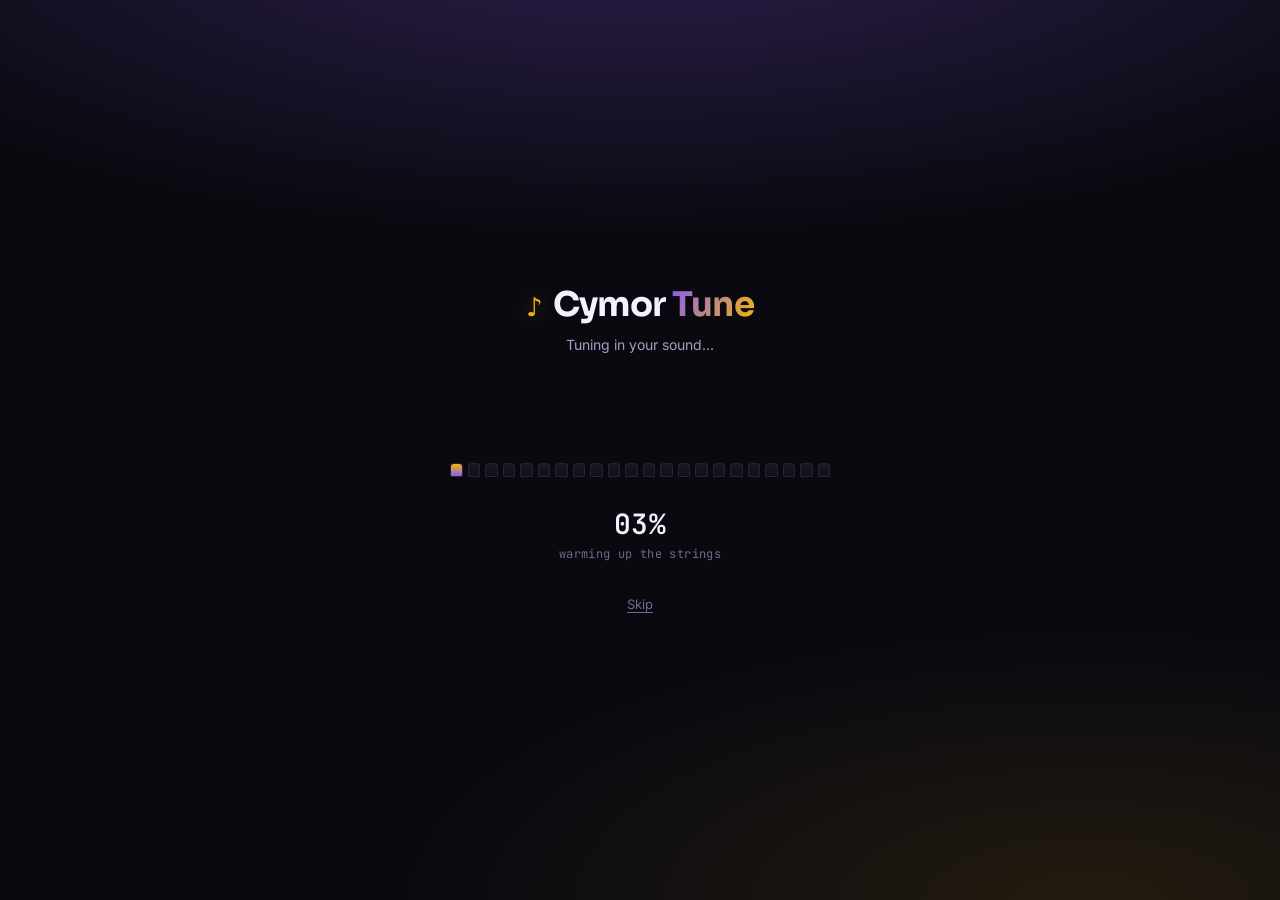
==== commit 14b6ad9d: "Update print statement from 'Hello' to 'Goodbye'" ====
--- a/index.html
+++ b/index.html
@@ -3,172 +3,1209 @@
 <head>
 <meta charset="UTF-8" />
 <meta name="viewport" content="width=device-width, initial-scale=1.0, viewport-fit=cover" />
+
 <title>Cymor Tune</title>
-<meta name="description" content="Stream and download music, powered by Cymor Tech Services." />
-<meta name="theme-color" content="#0A0910" />
+
+<meta
+  name="description"
+  content="Cymor Tune — discover, stream and download your favorite music."
+/>
+
+<meta name="theme-color" content="#09080f" />
+<meta name="mobile-web-app-capable" content="yes" />
+<meta name="apple-mobile-web-app-capable" content="yes" />
+<meta name="apple-mobile-web-app-status-bar-style" content="black-translucent" />
+
 <link rel="manifest" href="manifest.json" />
-<link rel="icon" href="data:image/svg+xml,<svg xmlns=%22http://www.w3.org/2000/svg%22 viewBox=%220 0 100 100%22><text y=%22.9em%22 font-size=%2290%22>🎵</text></svg>" />
+
+<link
+  rel="icon"
+  href="data:image/svg+xml,<svg xmlns=%22http://www.w3.org/2000/svg%22 viewBox=%220 0 100 100%22><text y=%22.9em%22 font-size=%2290%22>🎵</text></svg>"
+/>
+
 <link rel="preconnect" href="https://fonts.googleapis.com" />
 <link rel="preconnect" href="https://fonts.gstatic.com" crossorigin />
-<link href="https://fonts.googleapis.com/css2?family=Sora:wght@500;600;700;800&family=Inter:wght@400;500;600&family=JetBrains+Mono:wght@400;500;600&display=swap" rel="stylesheet" />
+
+<link
+  href="https://fonts.googleapis.com/css2?family=Sora:wght@500;600;700;800&family=Inter:wght@400;500;600&family=JetBrains+Mono:wght@400;500;600&display=swap"
+  rel="stylesheet"
+/>
+
 <link rel="stylesheet" href="style.css" />
 </head>
+
 <body>
 
-<!-- ============================= LANDING / LOADER ============================= -->
+<!-- =========================================================
+     LANDING / SPLASH
+========================================================= -->
+
 <section id="landing" class="landing">
-  <div class="notes-field" id="notesField" aria-hidden="true"></div>
+
+  <div
+    class="notes-field"
+    id="notesField"
+    aria-hidden="true"
+  ></div>
+
+  <div class="landing-glow landing-glow-one"></div>
+  <div class="landing-glow landing-glow-two"></div>
 
   <div class="landing-content">
+
     <div class="brand">
-      <span class="brand-mark">♪</span>
-      <h1 class="brand-name">Cymor <em>Tune</em></h1>
+
+      <div class="brand-mark-wrap">
+        <span class="brand-mark">♪</span>
+      </div>
+
+      <h1 class="brand-name">
+        Cymor <em>Tune</em>
+      </h1>
+
     </div>
-    <p class="brand-tagline">Tuning in your sound&hellip;</p>
-
-    <div class="key-loader" id="keyLoader" role="progressbar" aria-valuemin="0" aria-valuemax="100" aria-valuenow="0">
+
+    <p class="brand-tagline">
+      Tuning in your sound<span class="typing-dots">...</span>
+    </p>
+
+    <div
+      class="key-loader"
+      id="keyLoader"
+      role="progressbar"
+      aria-valuemin="0"
+      aria-valuemax="100"
+      aria-valuenow="0"
+    >
       <div class="keys" id="keysRow"></div>
     </div>
 
     <div class="loader-readout">
-      <span class="loader-percent" id="loaderPercent">00%</span>
-      <span class="loader-label" id="loaderLabel">warming up the strings</span>
+
+      <span
+        class="loader-percent"
+        id="loaderPercent"
+      >
+        00%
+      </span>
+
+      <span
+        class="loader-label"
+        id="loaderLabel"
+      >
+        warming up the strings
+      </span>
+
     </div>
 
-    <button class="skip-btn" id="skipLoader" type="button">Skip</button>
+    <button
+      class="skip-btn"
+      id="skipLoader"
+      type="button"
+    >
+      Skip
+    </button>
+
   </div>
+
 </section>
 
-<!-- ============================= APP SHELL ============================= -->
+
+<!-- =========================================================
+     MAIN APPLICATION
+========================================================= -->
+
 <div id="app" class="app hidden">
 
-  <!-- ---------- HOME ---------- -->
-  <section id="view-home" class="view active-view">
+
+  <!-- =======================================================
+       HOME
+  ======================================================== -->
+
+  <section
+    id="view-home"
+    class="view active-view"
+  >
+
+    <header class="topbar home-topbar">
+
+      <div class="topbar-brand">
+
+        <div class="topbar-logo">
+          ♪
+        </div>
+
+        <div class="topbar-brand-text">
+          <span class="topbar-title">
+            Cymor <strong>Tune</strong>
+          </span>
+
+          <span class="topbar-subtitle">
+            Your sound. Your way.
+          </span>
+        </div>
+
+      </div>
+
+      <div class="topbar-status">
+        <span class="status-dot"></span>
+        <span>Online</span>
+      </div>
+
+    </header>
+
+
+    <!-- HOME HERO -->
+
+    <div class="home-hero">
+
+      <div class="hero-badge">
+        <span class="hero-badge-dot"></span>
+        MUSIC WITHOUT THE FRICTION
+      </div>
+
+      <h2 class="hero-title">
+        Find the sound
+        <span>you love.</span>
+      </h2>
+
+      <p class="hero-description">
+        Search songs, artists and YouTube videos.
+        Stream instantly or download for later.
+      </p>
+
+    </div>
+
+
+    <!-- SEARCH -->
+
+    <div class="search-wrap">
+
+      <form
+        id="searchForm"
+        class="search-bar"
+        autocomplete="off"
+      >
+
+        <div class="search-icon-wrap">
+
+          <svg
+            class="search-icon"
+            viewBox="0 0 24 24"
+            width="20"
+            height="20"
+            fill="none"
+            stroke="currentColor"
+            stroke-width="2"
+          >
+            <circle
+              cx="11"
+              cy="11"
+              r="7"
+            />
+
+            <line
+              x1="21"
+              y1="21"
+              x2="16.65"
+              y2="16.65"
+            />
+          </svg>
+
+        </div>
+
+        <input
+          id="searchInput"
+          type="text"
+          placeholder="Search a song, artist, or paste a link..."
+          aria-label="Search music"
+          required
+        />
+
+        <button
+          class="search-submit"
+          type="submit"
+          aria-label="Search"
+        >
+
+          <svg
+            viewBox="0 0 24 24"
+            width="19"
+            height="19"
+            fill="none"
+            stroke="currentColor"
+            stroke-width="2"
+          >
+            <path d="M5 12h14" />
+            <path d="M13 6l6 6-6 6" />
+          </svg>
+
+        </button>
+
+      </form>
+
+      <div class="search-hint">
+        <span>⌘</span>
+        Search anything
+      </div>
+
+    </div>
+
+
+    <!-- SEARCH RESULTS -->
+
+    <div
+      id="homeContent"
+      class="home-content"
+    >
+
+      <div class="empty-state home-empty-state">
+
+        <div class="empty-art">
+
+          <div class="empty-note note-one">♪</div>
+          <div class="empty-note note-two">♫</div>
+          <div class="empty-note note-three">♬</div>
+
+          <div class="empty-disc">
+            <span>♪</span>
+          </div>
+
+        </div>
+
+        <h3>
+          Your next favorite song
+        </h3>
+
+        <p>
+          Search for a song, artist, or paste a
+          YouTube link to get started.
+        </p>
+
+      </div>
+
+    </div>
+
+  </section>
+
+
+
+  <!-- =======================================================
+       DOWNLOADS
+  ======================================================== -->
+
+  <section
+    id="view-downloads"
+    class="view"
+  >
+
     <header class="topbar">
-      <div class="topbar-brand">
-        <span class="topbar-mark">♪</span>
-        <span>Cymor Tune</span>
-      </div>
+
+      <div class="topbar-heading">
+
+        <span class="section-eyebrow">
+          YOUR MUSIC
+        </span>
+
+        <h1 class="section-title">
+          Downloads
+        </h1>
+
+      </div>
+
+      <div class="section-icon">
+
+        <svg
+          viewBox="0 0 24 24"
+          width="21"
+          height="21"
+          fill="none"
+          stroke="currentColor"
+          stroke-width="2"
+        >
+          <path d="M12 3v12" />
+          <path d="M7 11l5 5 5-5" />
+          <path d="M5 21h14" />
+        </svg>
+
+      </div>
+
     </header>
 
-    <div class="search-wrap">
-      <form id="searchForm" class="search-bar" autocomplete="off">
-        <svg class="search-icon" viewBox="0 0 24 24" width="18" height="18" fill="none" stroke="currentColor" stroke-width="2"><circle cx="11" cy="11" r="7"/><line x1="21" y1="21" x2="16.65" y2="16.65"/></svg>
-        <input id="searchInput" type="text" placeholder="Search a song, artist, or paste a link…" required />
-      </form>
+
+    <div
+      id="downloadsList"
+      class="list-content"
+    >
+
+      <div class="empty-state">
+
+        <div class="empty-icon-circle">
+          <svg
+            viewBox="0 0 24 24"
+            width="26"
+            height="26"
+            fill="none"
+            stroke="currentColor"
+            stroke-width="1.8"
+          >
+            <path d="M12 3v12" />
+            <path d="M7 11l5 5 5-5" />
+            <path d="M5 21h14" />
+          </svg>
+        </div>
+
+        <h3>
+          Nothing here yet
+        </h3>
+
+        <p>
+          Songs you download will appear here
+          for quick access.
+        </p>
+
+      </div>
+
     </div>
 
-    <div id="homeContent" class="home-content">
+  </section>
+
+
+
+  <!-- =======================================================
+       LIBRARY
+  ======================================================== -->
+
+  <section
+    id="view-library"
+    class="view"
+  >
+
+    <header class="topbar">
+
+      <div class="topbar-heading">
+
+        <span class="section-eyebrow">
+          COLLECTION
+        </span>
+
+        <h1 class="section-title">
+          Your Library
+        </h1>
+
+      </div>
+
+      <div class="section-icon">
+
+        <svg
+          viewBox="0 0 24 24"
+          width="21"
+          height="21"
+          fill="none"
+          stroke="currentColor"
+          stroke-width="1.8"
+        >
+          <path d="M20.8 8.8c0 5.5-8.8 10.2-8.8 10.2S3.2 14.3 3.2 8.8A4.7 4.7 0 018 4.1c1.7 0 3.2.9 4 2.2a4.7 4.7 0 014-2.2 4.7 4.7 0 014.8 4.7z" />
+        </svg>
+
+      </div>
+
+    </header>
+
+
+    <div
+      id="libraryList"
+      class="list-content"
+    >
+
       <div class="empty-state">
-        <span class="empty-glyph">♫</span>
-        <p>Search any song, artist, or YouTube link to get started.</p>
-      </div>
+
+        <div class="empty-icon-circle">
+
+          <svg
+            viewBox="0 0 24 24"
+            width="26"
+            height="26"
+            fill="none"
+            stroke="currentColor"
+            stroke-width="1.8"
+          >
+            <path d="M20.8 8.8c0 5.5-8.8 10.2-8.8 10.2S3.2 14.3 3.2 8.8A4.7 4.7 0 018 4.1c1.7 0 3.2.9 4 2.2a4.7 4.7 0 014-2.2 4.7 4.7 0 014.8 4.7z" />
+          </svg>
+
+        </div>
+
+        <h3>
+          Your library is waiting
+        </h3>
+
+        <p>
+          Save songs you love and they'll stay here
+          for whenever you want them.
+        </p>
+
+      </div>
+
     </div>
+
   </section>
 
-  <!-- ---------- DOWNLOADS ---------- -->
-  <section id="view-downloads" class="view">
-    <header class="topbar"><div class="topbar-brand"><span>Downloads</span></div></header>
-    <div id="downloadsList" class="list-content">
-      <div class="empty-state">
-        <span class="empty-glyph">⬇</span>
-        <p>Nothing downloaded yet. Tracks you save will show up here.</p>
-      </div>
+
+
+  <!-- =======================================================
+       SETTINGS
+  ======================================================== -->
+
+  <section
+    id="view-settings"
+    class="view"
+  >
+
+    <header class="topbar settings-topbar">
+
+      <div class="topbar-heading">
+
+        <span class="section-eyebrow">
+          PERSONALIZE
+        </span>
+
+        <h1 class="section-title">
+          Settings
+        </h1>
+
+      </div>
+
+      <div class="section-icon">
+
+        <svg
+          viewBox="0 0 24 24"
+          width="21"
+          height="21"
+          fill="none"
+          stroke="currentColor"
+          stroke-width="1.8"
+        >
+          <circle
+            cx="12"
+            cy="12"
+            r="3"
+          />
+
+          <path d="M19.4 15a1.65 1.65 0 00.33 1.82l.06.06a2 2 0 11-2.83 2.83l-.06-.06a1.65 1.65 0 00-1.82-.33 1.65 1.65 0 00-1 1.51V21a2 2 0 01-4 0v-.09A1.65 1.65 0 009 19.4a1.65 1.65 0 00-1.82.33l-.06.06a2 2 0 11-2.83-2.83l.06-.06A1.65 1.65 0 004.6 15a1.65 1.65 0 00-1.51-1H3a2 2 0 010-4h.09A1.65 1.65 0 004.6 9a1.65 1.65 0 00-.33-1.82l-.06-.06a2 2 0 112.83-2.83l.06.06A1.65 1.65 0 009 4.6a1.65 1.65 0 001-1.51V3a2 2 0 014 0v.09a1.65 1.65 0 001 1.51 1.65 1.65 0 001.82-.33l.06-.06a2 2 0 112.83 2.83l-.06.06A1.65 1.65 0 0019.4 9a1.65 1.65 0 001.51 1H21a2 2 0 010 4h-.09a1.65 1.65 0 00-1.51 1z" />
+
+        </svg>
+
+      </div>
+
+    </header>
+
+
+    <div class="settings-content">
+
+
+      <!-- APPEARANCE -->
+
+      <div class="settings-section">
+
+        <div class="settings-section-heading">
+
+          <span class="settings-section-icon">
+            ◐
+          </span>
+
+          <div>
+            <h3>
+              Appearance
+            </h3>
+
+            <p>
+              Make Cymor Tune feel like yours.
+            </p>
+          </div>
+
+        </div>
+
+
+        <div class="settings-card appearance-card">
+
+          <div class="settings-row appearance-row">
+
+            <div class="settings-row-info">
+
+              <div class="settings-row-icon theme-icon">
+                ☼
+              </div>
+
+              <div>
+
+                <strong>
+                  Theme
+                </strong>
+
+                <span>
+                  Choose how Cymor Tune looks.
+                </span>
+
+              </div>
+
+            </div>
+
+
+            <div
+              class="theme-switcher"
+              role="group"
+              aria-label="Theme"
+            >
+
+              <button
+                type="button"
+                class="theme-option active"
+                data-theme="dark"
+              >
+                <span>☾</span>
+                Dark
+              </button>
+
+              <button
+                type="button"
+                class="theme-option"
+                data-theme="light"
+              >
+                <span>☀</span>
+                Light
+              </button>
+
+            </div>
+
+          </div>
+
+        </div>
+
+      </div>
+
+
+
+      <!-- ABOUT CYMOR TUNE -->
+
+      <div class="settings-section">
+
+        <div class="settings-section-heading">
+
+          <span class="settings-section-icon">
+            ♪
+          </span>
+
+          <div>
+
+            <h3>
+              About Cymor Tune
+            </h3>
+
+            <p>
+              A little bit about the app.
+            </p>
+
+          </div>
+
+        </div>
+
+
+        <div class="about-hero-card">
+
+          <div class="about-logo">
+            ♪
+          </div>
+
+          <div class="about-hero-text">
+
+            <h2>
+              Cymor <span>Tune</span>
+            </h2>
+
+            <p>
+              Discover. Stream. Download.
+            </p>
+
+            <div class="version-badge">
+              VERSION 1.0
+            </div>
+
+          </div>
+
+        </div>
+
+
+        <div class="settings-card about-card">
+
+          <div class="about-description">
+
+            <p>
+              Cymor Tune is built to make discovering
+              and enjoying music simple, fast and
+              beautiful.
+            </p>
+
+            <p>
+              Search for music, stream your favorite
+              tracks and keep the songs you love close.
+            </p>
+
+          </div>
+
+        </div>
+
+      </div>
+
+
+
+      <!-- CREATOR -->
+
+      <div class="settings-section">
+
+        <div class="settings-section-heading">
+
+          <span class="settings-section-icon">
+            ✦
+          </span>
+
+          <div>
+
+            <h3>
+              The People Behind It
+            </h3>
+
+            <p>
+              Built with creativity and friendship.
+            </p>
+
+          </div>
+
+        </div>
+
+
+        <div class="creator-card">
+
+          <div class="creator-avatar">
+            SC
+          </div>
+
+          <div class="creator-info">
+
+            <span class="creator-role">
+              DEVELOPER
+            </span>
+
+            <h3>
+              Legendary Smiley Cymor
+            </h3>
+
+            <p>
+              Building ideas into real digital
+              experiences.
+            </p>
+
+          </div>
+
+        </div>
+
+
+        <div class="idea-card">
+
+          <div class="idea-icon">
+            ♡
+          </div>
+
+          <div class="idea-content">
+
+            <span class="idea-label">
+              IDEA BY
+            </span>
+
+            <h3>
+              Joyce
+            </h3>
+
+            <p>
+              My best friend.
+            </p>
+
+          </div>
+
+          <div class="idea-spark">
+            ✦
+          </div>
+
+        </div>
+
+      </div>
+
+
+
+      <!-- CYMOR TECH SERVICES -->
+
+      <div class="settings-section">
+
+        <div class="settings-section-heading">
+
+          <span class="settings-section-icon">
+            ◈
+          </span>
+
+          <div>
+
+            <h3>
+              Built by Cymor
+            </h3>
+
+            <p>
+              Technology behind the experience.
+            </p>
+
+          </div>
+
+        </div>
+
+
+        <div class="company-card">
+
+          <div class="company-logo">
+            C
+          </div>
+
+          <div class="company-info">
+
+            <span class="company-label">
+              CYMOR TECH SERVICES
+            </span>
+
+            <h3>
+              Technology. Creativity. Innovation.
+            </h3>
+
+            <p>
+              Building useful digital products
+              for the next generation.
+            </p>
+
+          </div>
+
+        </div>
+
+      </div>
+
+
+
+      <!-- APP INFO -->
+
+      <div class="settings-section">
+
+        <div class="settings-section-heading">
+
+          <span class="settings-section-icon">
+            ⓘ
+          </span>
+
+          <div>
+
+            <h3>
+              App Information
+            </h3>
+
+            <p>
+              Technical information.
+            </p>
+
+          </div>
+
+        </div>
+
+
+        <div class="settings-card info-card">
+
+          <div class="settings-row">
+
+            <div class="settings-row-info">
+
+              <span>
+                App
+              </span>
+
+            </div>
+
+            <span class="settings-value">
+              Cymor Tune
+            </span>
+
+          </div>
+
+
+          <div class="settings-row">
+
+            <div class="settings-row-info">
+
+              <span>
+                Version
+              </span>
+
+            </div>
+
+            <span class="settings-value">
+              1.0.0
+            </span>
+
+          </div>
+
+
+          <div class="settings-row">
+
+            <div class="settings-row-info">
+
+              <span>
+                Platform
+              </span>
+
+            </div>
+
+            <span class="settings-value">
+              Web / PWA
+            </span>
+
+          </div>
+
+
+          <div class="settings-row">
+
+            <div class="settings-row-info">
+
+              <span>
+                Built with
+              </span>
+
+            </div>
+
+            <span class="settings-value">
+              Cymor Tech Services
+            </span>
+
+          </div>
+
+        </div>
+
+      </div>
+
+
+
+      <!-- FOOTER -->
+
+      <div class="settings-footer">
+
+        <div class="footer-logo">
+          ♪
+        </div>
+
+        <p class="footer-brand">
+          Cymor <strong>Tune</strong>
+        </p>
+
+        <p class="footer-tagline">
+          Made with music, code & creativity.
+        </p>
+
+        <p class="footer-copyright">
+          © 2026 Cymor Tech Services
+        </p>
+
+        <p class="footer-location">
+          Nairobi, Kenya 🇰🇪
+        </p>
+
+      </div>
+
+
     </div>
+
   </section>
 
-  <!-- ---------- LIBRARY ---------- -->
-  <section id="view-library" class="view">
-    <header class="topbar"><div class="topbar-brand"><span>Library</span></div></header>
-    <div id="libraryList" class="list-content">
-      <div class="empty-state">
-        <span class="empty-glyph">♥</span>
-        <p>Your library is empty. Tap the heart on any track to save it here.</p>
-      </div>
+
+
+  <!-- =======================================================
+       BOTTOM NAVIGATION
+  ======================================================== -->
+
+  <nav class="bottom-nav">
+
+    <button
+      class="nav-btn active"
+      data-view="home"
+      type="button"
+    >
+
+      <svg
+        viewBox="0 0 24 24"
+        width="22"
+        height="22"
+        fill="none"
+        stroke="currentColor"
+        stroke-width="2"
+      >
+
+        <path d="M3 11l9-8 9 8" />
+        <path d="M5 10v10h14V10" />
+
+      </svg>
+
+      <span>
+        Home
+      </span>
+
+    </button>
+
+
+    <button
+      class="nav-btn"
+      data-view="downloads"
+      type="button"
+    >
+
+      <svg
+        viewBox="0 0 24 24"
+        width="22"
+        height="22"
+        fill="none"
+        stroke="currentColor"
+        stroke-width="2"
+      >
+
+        <path d="M12 3v12" />
+        <path d="M7 11l5 5 5-5" />
+        <path d="M5 21h14" />
+
+      </svg>
+
+      <span>
+        Downloads
+      </span>
+
+    </button>
+
+
+    <button
+      class="nav-btn"
+      data-view="library"
+      type="button"
+    >
+
+      <svg
+        viewBox="0 0 24 24"
+        width="22"
+        height="22"
+        fill="none"
+        stroke="currentColor"
+        stroke-width="2"
+      >
+
+        <rect
+          x="3"
+          y="4"
+          width="4"
+          height="16"
+        />
+
+        <rect
+          x="10"
+          y="8"
+          width="4"
+          height="12"
+        />
+
+        <rect
+          x="17"
+          y="2"
+          width="4"
+          height="18"
+        />
+
+      </svg>
+
+      <span>
+        Library
+      </span>
+
+    </button>
+
+
+    <button
+      class="nav-btn"
+      data-view="settings"
+      type="button"
+    >
+
+      <svg
+        viewBox="0 0 24 24"
+        width="22"
+        height="22"
+        fill="none"
+        stroke="currentColor"
+        stroke-width="1.8"
+      >
+
+        <circle
+          cx="12"
+          cy="12"
+          r="3"
+        />
+
+        <path d="M19.4 15a1.65 1.65 0 00.33 1.82l.06.06a2 2 0 11-2.83 2.83l-.06-.06a1.65 1.65 0 00-1.82-.33 1.65 1.65 0 00-1 1.51V21a2 2 0 01-4 0v-.09A1.65 1.65 0 009 19.4a1.65 1.65 0 00-1.82.33l-.06.06a2 2 0 11-2.83-2.83l.06-.06A1.65 1.65 0 004.6 15a1.65 1.65 0 00-1.51-1H3a2 2 0 010-4h.09A1.65 1.65 0 004.6 9a1.65 1.65 0 00-.33-1.82l-.06-.06a2 2 0 112.83-2.83l.06.06A1.65 1.65 0 009 4.6a1.65 1.65 0 001-1.51V3a2 2 0 014 0v.09a1.65 1.65 0 001 1.51 1.65 1.65 0 001.82-.33l.06-.06a2 2 0 112.83 2.83l-.06.06A1.65 1.65 0 0019.4 9a1.65 1.65 0 001.51 1H21a2 2 0 010 4h-.09a1.65 1.65 0 00-1.51 1z" />
+
+      </svg>
+
+      <span>
+        Settings
+      </span>
+
+    </button>
+
+  </nav>
+
+</div>
+
+
+
+<!-- =========================================================
+     GLOBAL LOADING OVERLAY
+========================================================= -->
+
+<div
+  id="overlay"
+  class="overlay hidden"
+  aria-live="polite"
+>
+
+  <div class="overlay-card">
+
+    <div
+      class="mini-eq"
+      id="miniEq"
+      aria-hidden="true"
+    ></div>
+
+    <p
+      class="overlay-text"
+      id="overlayText"
+    >
+      Searching...
+    </p>
+
+    <span class="overlay-subtext">
+      Cymor Tune
+    </span>
+
+  </div>
+
+</div>
+
+
+
+<!-- =========================================================
+     TOAST
+========================================================= -->
+
+<div
+  id="toast"
+  class="toast hidden"
+  role="status"
+></div>
+
+
+
+<!-- =========================================================
+     NOW PLAYING
+========================================================= -->
+
+<div
+  id="playerSheet"
+  class="player-sheet hidden"
+>
+
+  <div class="player-handle"></div>
+
+
+  <div class="player-info">
+
+    <img
+      id="playerThumb"
+      class="player-thumb"
+      alt=""
+    />
+
+
+    <div class="player-meta">
+
+      <p
+        id="playerTitle"
+        class="player-title"
+      >
+        &nbsp;
+      </p>
+
+      <p
+        id="playerChannel"
+        class="player-channel"
+      >
+        &nbsp;
+      </p>
+
     </div>
-  </section>
-
-  <!-- ---------- SETTINGS ---------- -->
-  <section id="view-settings" class="view">
-    <header class="topbar"><div class="topbar-brand"><span>Settings</span></div></header>
-    <div class="settings-content">
-
-      <div class="settings-card">
-        <h3>Playback</h3>
-        <div class="settings-row">
-          <span>Default audio quality</span>
-          <select id="defaultAudioQuality" class="settings-select">
-            <option value="128">128 kbps</option>
-            <option value="320">320 kbps</option>
-          </select>
-        </div>
-        <div class="settings-row">
-          <span>Default video quality</span>
-          <select id="defaultVideoQuality" class="settings-select">
-            <option value="360">360p</option>
-            <option value="720">720p</option>
-            <option value="1080">1080p</option>
-          </select>
-        </div>
-      </div>
-
-      <div class="settings-card about-card">
-        <h3>About</h3>
-        <div class="settings-row"><span>App</span><span>Cymor Tune v1.0</span></div>
-        <div class="settings-row"><span>Developer</span><span>Legendary Smiley Cymor</span></div>
-        <div class="settings-row"><span>Idea by</span><span>Joyce</span></div>
-        <p class="about-footnote">Built by Cymor Tech Services &mdash; Nairobi, Kenya.</p>
-      </div>
-
-    </div>
-  </section>
-
-  <!-- ---------- BOTTOM NAV ---------- -->
-  <nav class="bottom-nav">
-    <button class="nav-btn active" data-view="home" type="button">
-      <svg viewBox="0 0 24 24" width="22" height="22" fill="none" stroke="currentColor" stroke-width="2"><path d="M3 11l9-8 9 8"/><path d="M5 10v10h14V10"/></svg>
-      <span>Home</span>
+
+
+    <button
+      id="playerClose"
+      class="player-close"
+      type="button"
+      aria-label="Close player"
+    >
+      &times;
     </button>
-    <button class="nav-btn" data-view="downloads" type="button">
-      <svg viewBox="0 0 24 24" width="22" height="22" fill="none" stroke="currentColor" stroke-width="2"><path d="M12 3v12"/><path d="M7 11l5 5 5-5"/><path d="M5 21h14"/></svg>
-      <span>Downloads</span>
-    </button>
-    <button class="nav-btn" data-view="library" type="button">
-      <svg viewBox="0 0 24 24" width="22" height="22" fill="none" stroke="currentColor" stroke-width="2"><rect x="3" y="4" width="4" height="16"/><rect x="10" y="8" width="4" height="12"/><rect x="17" y="2" width="4" height="18"/></svg>
-      <span>Library</span>
-    </button>
-    <button class="nav-btn" data-view="settings" type="button">
-      <svg viewBox="0 0 24 24" width="22" height="22" fill="none" stroke="currentColor" stroke-width="2"><circle cx="12" cy="12" r="3"/><path d="M19.4 15a1.65 1.65 0 00.33 1.82l.06.06a2 2 0 11-2.83 2.83l-.06-.06a1.65 1.65 0 00-1.82-.33 1.65 1.65 0 00-1 1.51V21a2 2 0 01-4 0v-.09A1.65 1.65 0 009 19.4a1.65 1.65 0 00-1.82.33l-.06.06a2 2 0 11-2.83-2.83l.06-.06A1.65 1.65 0 004.6 15a1.65 1.65 0 00-1.51-1H3a2 2 0 010-4h.09A1.65 1.65 0 004.6 9a1.65 1.65 0 00-.33-1.82l-.06-.06a2 2 0 112.83-2.83l.06.06A1.65 1.65 0 009 4.6a1.65 1.65 0 001-1.51V3a2 2 0 014 0v.09a1.65 1.65 0 001 1.51 1.65 1.65 0 001.82-.33l.06-.06a2 2 0 112.83 2.83l-.06.06A1.65 1.65 0 0019.4 9a1.65 1.65 0 001.51 1H21a2 2 0 010 4h-.09a1.65 1.65 0 00-1.51 1z"/></svg>
-      <span>Settings</span>
-    </button>
-  </nav>
+
+  </div>
+
+
+  <audio
+    id="audioEl"
+    controls
+    preload="none"
+  ></audio>
+
 </div>
 
-<!-- ============================= OVERLAY (search / resolve / download progress) ============================= -->
-<div id="overlay" class="overlay hidden">
-  <div class="overlay-card">
-    <div class="mini-eq" id="miniEq"></div>
-    <p class="overlay-text" id="overlayText">Searching&hellip;</p>
-  </div>
-</div>
-
-<!-- ============================= TOAST ============================= -->
-<div id="toast" class="toast hidden"></div>
-
-<!-- ============================= NOW PLAYING SHEET ============================= -->
-<div id="playerSheet" class="player-sheet hidden">
-  <div class="player-handle"></div>
-  <div class="player-info">
-    <img id="playerThumb" class="player-thumb" alt="" />
-    <div class="player-meta">
-      <p id="playerTitle" class="player-title">&nbsp;</p>
-      <p id="playerChannel" class="player-channel">&nbsp;</p>
-    </div>
-    <button id="playerClose" class="player-close" type="button" aria-label="Close player">&times;</button>
-  </div>
-  <audio id="audioEl" controls></audio>
-</div>
+
+
+<!-- =========================================================
+     LEGACY QUALITY ELEMENTS
+     
+     Kept hidden temporarily so the CURRENT app.js doesn't
+     crash before we replace it with the new settings logic.
+========================================================= -->
+
+<select
+  id="defaultAudioQuality"
+  hidden
+  aria-hidden="true"
+>
+  <option value="128">128 kbps</option>
+</select>
+
+<select
+  id="defaultVideoQuality"
+  hidden
+  aria-hidden="true"
+>
+  <option value="720">720p</option>
+</select>
+
+
 
 <script src="app.js"></script>
+
 </body>
-</html>
+        </html>
--- a/style.css
+++ b/style.css
@@ -1,568 +1,578 @@
 /* =========================================================================
    CYMOR TUNE — Design tokens
-   Palette: void/surface/elevated purples, violet→fuchsia gradient brand,
-   amber signal accent (the one warm color, reserved for "live" states).
-   Type: Space Grotesk (display) / Inter (body) / JetBrains Mono (readouts).
-   Signature element: the four-bar equalizer glyph — used in the brand
-   mark, loading states, and section markers instead of generic numerals.
+   Palette: near-black indigo void, violet primary, gold signature accent,
+   cyan reserved for "live/streaming" pulses only.
+   Type: Sora (display) / Inter (body) / JetBrains Mono (readouts, quality tags)
    ========================================================================= */
 
 :root {
-  --void: #0b0910;
-  --surface: #14111d;
-  --surface-2: #1a1626;
-  --elevated: #211c30;
-  --border: rgba(255, 255, 255, 0.08);
-  --border-strong: rgba(255, 255, 255, 0.14);
+  --void: #0a0910;
+  --void-2: #100e1a;
+  --surface: rgba(30, 26, 46, 0.55);
+  --surface-solid: #1a1626;
+  --border-soft: rgba(255, 255, 255, 0.08);
 
   --violet: #8b5cf6;
-  --violet-dim: #6d3fd1;
-  --fuchsia: #ec4899;
-  --amber: #f5b942;
-
-  --brand-gradient: linear-gradient(135deg, var(--violet) 0%, var(--fuchsia) 100%);
-  --brand-gradient-soft: linear-gradient(135deg, rgba(139, 92, 246, 0.18), rgba(236, 72, 153, 0.12));
-
-  --text-primary: #f5f3fa;
-  --text-secondary: #c9c2dc;
-  --text-muted: #8f87a3;
-
-  --success: #34d399;
-  --error: #f87171;
-
-  --font-display: 'Space Grotesk', 'Inter', sans-serif;
-  --font-body: 'Inter', -apple-system, BlinkMacSystemFont, sans-serif;
-  --font-mono: 'JetBrains Mono', ui-monospace, monospace;
-
-  --radius-sm: 8px;
+  --violet-deep: #5b21b6;
+  --gold: #f2b705;
+  --cyan: #2dd4bf;
+  --danger: #ff5c7a;
+
+  --text: #f5f2ff;
+  --text-dim: #a49dc4;
+  --text-faint: #6f6890;
+
+  --radius-lg: 22px;
   --radius-md: 14px;
-  --radius-lg: 22px;
-  --radius-round: 999px;
-
-  --shadow-soft: 0 8px 30px rgba(0, 0, 0, 0.35);
-  --shadow-lift: 0 14px 40px rgba(139, 92, 246, 0.25);
-
-  --nav-height: 64px;
-  --bottom-nav-height: 64px;
-  --mini-player-height: 68px;
-  --sidebar-width: 240px;
-
-  --ease: cubic-bezier(0.22, 1, 0.36, 1);
-}
-
-[data-theme='midnight'] {
-  --void: #000000;
-  --surface: #0a0710;
-  --surface-2: #100c1a;
-  --elevated: #171122;
-}
-
-/* ---------- Reset ---------- */
-
-*, *::before, *::after { box-sizing: border-box; }
-html, body { height: 100%; }
-body {
-  margin: 0;
+  --radius-sm: 9px;
+
+  --font-display: 'Sora', system-ui, sans-serif;
+  --font-body: 'Inter', system-ui, sans-serif;
+  --font-mono: 'JetBrains Mono', monospace;
+}
+
+* { box-sizing: border-box; margin: 0; padding: 0; }
+
+html, body {
+  height: 100%;
   background: var(--void);
-  color: var(--text-primary);
+  color: var(--text);
   font-family: var(--font-body);
-  -webkit-font-smoothing: antialiased;
-  overflow-x: hidden;
-}
-h1, h2, h3, h4 { font-family: var(--font-display); font-weight: 600; margin: 0 0 8px; letter-spacing: -0.01em; }
-p { margin: 0 0 8px; color: var(--text-secondary); line-height: 1.55; }
-a { color: inherit; text-decoration: none; }
-img { max-width: 100%; display: block; }
-button { font-family: inherit; cursor: pointer; }
-input, select { font-family: inherit; }
-.muted { color: var(--text-muted); }
-.eyebrow { font-family: var(--font-mono); font-size: 12px; letter-spacing: 0.14em; text-transform: uppercase; color: var(--amber); margin-bottom: 10px; }
+  -webkit-tap-highlight-color: transparent;
+  overscroll-behavior: none;
+}
+
+button, input, select { font-family: inherit; }
+button { cursor: pointer; background: none; border: none; color: inherit; }
+ul { list-style: none; }
+img { display: block; max-width: 100%; }
 
 @media (prefers-reduced-motion: reduce) {
-  *, *::before, *::after { animation-duration: 0.01ms !important; animation-iteration-count: 1 !important; transition-duration: 0.01ms !important; scroll-behavior: auto !important; }
-}
-
-:focus-visible {
-  outline: 2px solid var(--violet);
-  outline-offset: 2px;
+  *, *::before, *::after { animation-duration: 0.001ms !important; animation-iteration-count: 1 !important; transition-duration: 0.001ms !important; }
+}
+
+.hidden { display: none !important; }
+
+/* =========================================================================
+   LANDING / LOADER
+   Signature element: a piano-key equalizer that doubles as a percentage
+   loader, over a field of falling music notes.
+   ========================================================================= */
+
+.landing {
+  position: fixed;
+  inset: 0;
+  background:
+    radial-gradient(ellipse 120% 60% at 50% -10%, rgba(139, 92, 246, 0.28), transparent 60%),
+    radial-gradient(ellipse 90% 50% at 85% 100%, rgba(242, 183, 5, 0.10), transparent 60%),
+    var(--void);
+  overflow: hidden;
+  z-index: 100;
+  display: flex;
+  align-items: center;
+  justify-content: center;
+}
+
+.notes-field {
+  position: absolute;
+  inset: 0;
+  pointer-events: none;
+  overflow: hidden;
+}
+
+.falling-note {
+  position: absolute;
+  top: -10%;
+  color: var(--violet);
+  opacity: 0.35;
+  animation: fall linear infinite;
+  will-change: transform;
+}
+
+@keyframes fall {
+  0%   { transform: translateY(-10vh) translateX(0) rotate(0deg); }
+  100% { transform: translateY(115vh) translateX(var(--drift, 20px)) rotate(30deg); }
+}
+
+.landing-content {
+  position: relative;
+  z-index: 1;
+  width: min(88vw, 380px);
+  display: flex;
+  flex-direction: column;
+  align-items: center;
+  text-align: center;
+  gap: 28px;
+}
+
+.brand { display: flex; align-items: baseline; gap: 10px; }
+.brand-mark {
+  font-size: 26px;
+  color: var(--gold);
+  filter: drop-shadow(0 0 10px rgba(242, 183, 5, 0.5));
+}
+.brand-name {
+  font-family: var(--font-display);
+  font-weight: 700;
+  font-size: 34px;
+  letter-spacing: -0.02em;
+}
+.brand-name em {
+  font-style: normal;
+  background: linear-gradient(120deg, var(--violet), var(--gold));
+  -webkit-background-clip: text;
+  background-clip: text;
+  color: transparent;
+}
+.brand-tagline {
+  color: var(--text-dim);
+  font-size: 14px;
+  margin-top: -18px;
+}
+
+/* --- key-loader: piano keys that fill like an equalizer/progress bar --- */
+.key-loader {
+  width: 100%;
+  height: 96px;
+  display: flex;
+  align-items: flex-end;
+}
+.keys {
+  display: flex;
+  align-items: flex-end;
+  gap: 5px;
+  width: 100%;
+  height: 100%;
+}
+.key {
+  flex: 1;
+  min-width: 6px;
+  border-radius: 4px 4px 2px 2px;
+  background: linear-gradient(180deg, var(--surface-solid), rgba(255,255,255,0.03));
+  border: 1px solid var(--border-soft);
+  height: 14%;
+  position: relative;
+  overflow: hidden;
+  transition: height 0.35s cubic-bezier(.4,0,.2,1);
+}
+.key::after {
+  content: '';
+  position: absolute;
+  inset: 0;
+  background: linear-gradient(180deg, var(--gold), var(--violet));
+  transform: scaleY(0);
+  transform-origin: bottom;
+  transition: transform 0.35s cubic-bezier(.4,0,.2,1);
+}
+.key.filled::after { transform: scaleY(1); }
+.key.bounce { animation: keyBounce 1.1s ease-in-out infinite; }
+@keyframes keyBounce {
+  0%, 100% { height: var(--base-h, 20%); }
+  50% { height: var(--peak-h, 60%); }
+}
+
+.loader-readout {
+  display: flex;
+  flex-direction: column;
+  align-items: center;
+  gap: 4px;
+}
+.loader-percent {
+  font-family: var(--font-mono);
+  font-size: 28px;
+  font-weight: 600;
+  letter-spacing: 0.02em;
+  color: var(--text);
+}
+.loader-label {
+  font-family: var(--font-mono);
+  font-size: 12px;
+  color: var(--text-faint);
+  text-transform: lowercase;
+  letter-spacing: 0.03em;
+}
+
+.skip-btn {
+  font-family: var(--font-body);
+  font-size: 13px;
+  color: var(--text-faint);
+  text-decoration: underline;
+  text-underline-offset: 3px;
+  padding: 6px 10px;
+}
+.skip-btn:active { color: var(--text-dim); }
+
+/* =========================================================================
+   APP SHELL
+   ========================================================================= */
+
+.app {
+  min-height: 100vh;
+  max-width: 480px;
+  margin: 0 auto;
+  position: relative;
+  padding-bottom: 84px;
+  background:
+    radial-gradient(ellipse 100% 40% at 50% 0%, rgba(139, 92, 246, 0.14), transparent 60%),
+    var(--void);
+}
+
+.view { display: none; min-height: 100vh; padding-bottom: 12px; }
+.view.active-view { display: block; }
+
+.topbar {
+  position: sticky;
+  top: 0;
+  z-index: 10;
+  padding: 18px 20px 12px;
+  background: linear-gradient(180deg, rgba(10,9,16,0.95), rgba(10,9,16,0.75));
+  backdrop-filter: blur(10px);
+  border-bottom: 1px solid var(--border-soft);
+}
+.topbar-brand {
+  display: flex;
+  align-items: center;
+  gap: 8px;
+  font-family: var(--font-display);
+  font-weight: 700;
+  font-size: 20px;
+}
+.topbar-mark { color: var(--gold); }
+
+/* --- search --- */
+.search-wrap { padding: 16px 20px 4px; }
+.search-bar {
+  display: flex;
+  align-items: center;
+  gap: 10px;
+  background: var(--surface);
+  border: 1px solid var(--border-soft);
+  border-radius: var(--radius-md);
+  padding: 12px 14px;
+  backdrop-filter: blur(8px);
+}
+.search-icon { color: var(--text-faint); flex-shrink: 0; }
+.search-bar input {
+  flex: 1;
+  background: none;
+  border: none;
+  outline: none;
+  color: var(--text);
+  font-size: 15px;
+}
+.search-bar input::placeholder { color: var(--text-faint); }
+
+.home-content, .list-content { padding: 8px 20px 20px; }
+
+/* --- empty states --- */
+.empty-state {
+  display: flex;
+  flex-direction: column;
+  align-items: center;
+  gap: 12px;
+  text-align: center;
+  padding: 60px 24px;
+  color: var(--text-faint);
+}
+.empty-glyph {
+  font-size: 32px;
+  color: var(--violet);
+  opacity: 0.6;
+}
+.empty-state p { font-size: 14px; max-width: 260px; line-height: 1.5; }
+
+/* --- track card --- */
+.track-card {
+  display: flex;
+  gap: 12px;
+  padding: 12px;
+  background: var(--surface);
+  border: 1px solid var(--border-soft);
+  border-radius: var(--radius-md);
+  margin-bottom: 10px;
+  backdrop-filter: blur(8px);
+}
+.track-thumb {
+  width: 56px;
+  height: 56px;
+  border-radius: var(--radius-sm);
+  object-fit: cover;
+  background: var(--surface-solid);
+  flex-shrink: 0;
+}
+.track-body { flex: 1; min-width: 0; }
+.track-title {
+  font-size: 14px;
+  font-weight: 600;
+  white-space: nowrap;
+  overflow: hidden;
+  text-overflow: ellipsis;
+}
+.track-sub {
+  font-size: 12px;
+  color: var(--text-faint);
+  margin-top: 2px;
+  white-space: nowrap;
+  overflow: hidden;
+  text-overflow: ellipsis;
+}
+.track-actions {
+  display: flex;
+  align-items: center;
+  gap: 6px;
+  margin-top: 8px;
+  flex-wrap: wrap;
+}
+.pill-btn {
+  font-family: var(--font-mono);
+  font-size: 11px;
+  padding: 5px 9px;
+  border-radius: 999px;
+  border: 1px solid var(--border-soft);
+  color: var(--text-dim);
+  display: flex;
+  align-items: center;
+  gap: 4px;
+}
+.pill-btn:active { background: rgba(255,255,255,0.06); }
+.pill-btn.primary {
+  background: linear-gradient(120deg, var(--violet), var(--violet-deep));
+  border-color: transparent;
+  color: #fff;
+}
+.pill-btn.heart { color: var(--text-faint); padding: 5px 7px; }
+.pill-btn.heart.active { color: var(--gold); }
+
+.quality-menu {
+  position: relative;
+  display: inline-flex;
+}
+.quality-dropdown {
+  position: absolute;
+  top: calc(100% + 6px);
+  left: 0;
+  background: var(--surface-solid);
+  border: 1px solid var(--border-soft);
+  border-radius: var(--radius-sm);
+  padding: 6px;
+  display: flex;
+  flex-direction: column;
+  gap: 2px;
+  z-index: 20;
+  min-width: 110px;
+  box-shadow: 0 12px 30px rgba(0,0,0,0.5);
+}
+.quality-dropdown button {
+  font-family: var(--font-mono);
+  font-size: 12px;
+  padding: 7px 10px;
   border-radius: 6px;
-}
-
-/* ---------- Buttons ---------- */
-
-.btn {
-  display: inline-flex;
+  text-align: left;
+  color: var(--text-dim);
+}
+.quality-dropdown button:active { background: rgba(139,92,246,0.18); color: var(--text); }
+
+/* =========================================================================
+   BOTTOM NAV
+   ========================================================================= */
+
+.bottom-nav {
+  position: fixed;
+  bottom: 0;
+  left: 50%;
+  transform: translateX(-50%);
+  width: 100%;
+  max-width: 480px;
+  display: flex;
+  justify-content: space-around;
+  padding: 10px 8px calc(10px + env(safe-area-inset-bottom));
+  background: rgba(16, 14, 26, 0.9);
+  backdrop-filter: blur(14px);
+  border-top: 1px solid var(--border-soft);
+  z-index: 50;
+}
+.nav-btn {
+  display: flex;
+  flex-direction: column;
+  align-items: center;
+  gap: 3px;
+  color: var(--text-faint);
+  font-size: 10.5px;
+  padding: 4px 10px;
+  border-radius: var(--radius-sm);
+  transition: color 0.2s ease;
+}
+.nav-btn.active { color: var(--gold); }
+.nav-btn.active svg { filter: drop-shadow(0 0 6px rgba(242,183,5,0.4)); }
+
+/* =========================================================================
+   SETTINGS
+   ========================================================================= */
+
+.settings-content { padding: 16px 20px 20px; display: flex; flex-direction: column; gap: 14px; }
+.settings-card {
+  background: var(--surface);
+  border: 1px solid var(--border-soft);
+  border-radius: var(--radius-md);
+  padding: 16px;
+  backdrop-filter: blur(8px);
+}
+.settings-card h3 {
+  font-family: var(--font-display);
+  font-size: 14px;
+  color: var(--text-dim);
+  margin-bottom: 10px;
+  text-transform: uppercase;
+  letter-spacing: 0.06em;
+}
+.settings-row {
+  display: flex;
+  justify-content: space-between;
+  align-items: center;
+  padding: 10px 0;
+  border-bottom: 1px solid var(--border-soft);
+  font-size: 14px;
+}
+.settings-row:last-of-type { border-bottom: none; }
+.settings-row span:first-child { color: var(--text-dim); }
+.settings-select {
+  background: var(--surface-solid);
+  border: 1px solid var(--border-soft);
+  color: var(--text);
+  border-radius: 8px;
+  padding: 6px 10px;
+  font-family: var(--font-mono);
+  font-size: 12px;
+}
+.about-card .settings-row span:last-child { font-weight: 500; }
+.about-footnote {
+  margin-top: 10px;
+  font-size: 11px;
+  color: var(--text-faint);
+}
+
+/* =========================================================================
+   OVERLAY (search / resolve / download loading)
+   ========================================================================= */
+
+.overlay {
+  position: fixed;
+  inset: 0;
+  background: rgba(6, 5, 10, 0.72);
+  backdrop-filter: blur(6px);
+  z-index: 200;
+  display: flex;
   align-items: center;
   justify-content: center;
-  gap: 8px;
-  padding: 12px 22px;
-  border-radius: var(--radius-round);
-  border: 1px solid transparent;
-  font-weight: 600;
-  font-size: 14.5px;
-  transition: transform 0.18s var(--ease), box-shadow 0.18s var(--ease), background 0.18s var(--ease);
-  white-space: nowrap;
-}
-.btn:active { transform: scale(0.96); }
-.btn--primary { background: var(--brand-gradient); color: #fff; box-shadow: 0 6px 20px rgba(139, 92, 246, 0.35); }
-.btn--primary:hover { box-shadow: var(--shadow-lift); transform: translateY(-1px); }
-.btn--ghost { background: rgba(255, 255, 255, 0.04); color: var(--text-primary); border-color: var(--border-strong); }
-.btn--ghost:hover { background: rgba(255, 255, 255, 0.08); }
-.btn--large { padding: 15px 28px; font-size: 15.5px; }
-.btn--small { padding: 8px 16px; font-size: 13px; }
-.btn--block { width: 100%; }
-.btn[disabled] { opacity: 0.4; pointer-events: none; }
-
-.icon-btn {
-  display: inline-flex;
-  align-items: center;
-  justify-content: center;
-  width: 40px;
-  height: 40px;
-  border-radius: 50%;
-  border: none;
-  background: transparent;
-  color: var(--text-secondary);
-  transition: background 0.15s, color 0.15s, transform 0.15s;
-}
-.icon-btn svg { width: 20px; height: 20px; fill: none; stroke: currentColor; stroke-width: 1.8; stroke-linecap: round; stroke-linejoin: round; }
-.icon-btn:hover { background: rgba(255, 255, 255, 0.08); color: var(--text-primary); }
-.icon-btn.is-active { color: var(--fuchsia); }
-.icon-btn.is-active svg { fill: currentColor; }
-.icon-btn--large { width: 48px; height: 48px; }
-.icon-btn--large svg { width: 24px; height: 24px; }
-.icon-btn--play svg { fill: currentColor; }
-.icon-btn--xl { width: 68px; height: 68px; background: var(--brand-gradient); color: #fff; box-shadow: var(--shadow-lift); }
-.icon-btn--xl svg { width: 28px; height: 28px; }
-.icon-btn--xl:hover { background: var(--brand-gradient); }
-
-.input {
+}
+.overlay-card {
+  background: var(--surface-solid);
+  border: 1px solid var(--border-soft);
+  border-radius: var(--radius-lg);
+  padding: 30px 34px;
+  display: flex;
+  flex-direction: column;
+  align-items: center;
+  gap: 16px;
+  box-shadow: 0 20px 60px rgba(0,0,0,0.5);
+}
+.mini-eq {
+  display: flex;
+  align-items: flex-end;
+  gap: 4px;
+  height: 32px;
+}
+.mini-eq span {
+  width: 5px;
+  border-radius: 3px;
+  background: linear-gradient(180deg, var(--gold), var(--violet));
+  animation: miniBounce 0.9s ease-in-out infinite;
+}
+.mini-eq span:nth-child(1) { animation-delay: 0s; }
+.mini-eq span:nth-child(2) { animation-delay: 0.12s; }
+.mini-eq span:nth-child(3) { animation-delay: 0.24s; }
+.mini-eq span:nth-child(4) { animation-delay: 0.36s; }
+.mini-eq span:nth-child(5) { animation-delay: 0.48s; }
+@keyframes miniBounce {
+  0%, 100% { height: 8px; }
+  50% { height: 30px; }
+}
+.overlay-text {
+  font-family: var(--font-mono);
+  font-size: 13px;
+  color: var(--text-dim);
+}
+
+/* =========================================================================
+   TOAST
+   ========================================================================= */
+
+.toast {
+  position: fixed;
+  bottom: 96px;
+  left: 50%;
+  transform: translateX(-50%);
+  background: var(--surface-solid);
+  border: 1px solid var(--border-soft);
+  color: var(--text);
+  padding: 10px 18px;
+  border-radius: 999px;
+  font-size: 13px;
+  z-index: 300;
+  box-shadow: 0 10px 30px rgba(0,0,0,0.4);
+  animation: toastIn 0.25s ease-out;
+}
+@keyframes toastIn {
+  from { opacity: 0; transform: translate(-50%, 8px); }
+  to { opacity: 1; transform: translate(-50%, 0); }
+}
+
+/* =========================================================================
+   NOW PLAYING SHEET
+   ========================================================================= */
+
+.player-sheet {
+  position: fixed;
+  bottom: 0;
+  left: 50%;
+  transform: translateX(-50%);
   width: 100%;
-  padding: 12px 16px;
-  border-radius: var(--radius-md);
-  border: 1px solid var(--border-strong);
-  background: var(--surface-2);
-  color: var(--text-primary);
-  font-size: 14.5px;
-}
-.input:focus { border-color: var(--violet); }
-.input--select { width: auto; padding: 8px 12px; }
-.input--small { font-size: 13px; padding: 6px 10px; }
-
-.switch { position: relative; display: inline-block; width: 44px; height: 26px; }
-.switch input { opacity: 0; width: 0; height: 0; }
-.switch span { position: absolute; inset: 0; background: var(--surface-2); border: 1px solid var(--border-strong); border-radius: var(--radius-round); transition: 0.2s; }
-.switch span::before { content: ''; position: absolute; height: 18px; width: 18px; left: 3px; top: 3px; background: var(--text-muted); border-radius: 50%; transition: 0.2s; }
-.switch input:checked + span { background: var(--brand-gradient); }
-.switch input:checked + span::before { transform: translateX(18px); background: #fff; }
-
-.chip {
-  padding: 8px 14px;
-  border-radius: var(--radius-round);
-  border: 1px solid var(--border-strong);
-  background: var(--surface-2);
-  color: var(--text-secondary);
-  font-size: 13px;
-}
-.chip:hover { border-color: var(--violet); color: var(--text-primary); }
-.chip-row { display: flex; flex-wrap: wrap; gap: 8px; margin: 10px 0 24px; }
-
-/* ---------- Signature equalizer glyph ---------- */
-
-.brand__eq, .glass-card__eq, .feature__eq {
-  display: inline-flex;
-  align-items: flex-end;
-  gap: 3px;
-  height: 16px;
-}
-.brand__eq i, .glass-card__eq i, .feature__eq i {
-  width: 3px;
-  background: var(--brand-gradient);
-  border-radius: 2px;
-  animation: eq 1.1s ease-in-out infinite;
-}
-.brand__eq i:nth-child(1), .glass-card__eq i:nth-child(1), .feature__eq i:nth-child(1) { height: 40%; animation-delay: -0.9s; }
-.brand__eq i:nth-child(2), .glass-card__eq i:nth-child(2), .feature__eq i:nth-child(2) { height: 100%; animation-delay: -0.4s; }
-.brand__eq i:nth-child(3), .glass-card__eq i:nth-child(3), .feature__eq i:nth-child(3) { height: 65%; animation-delay: -0.65s; }
-.brand__eq i:nth-child(4) { height: 85%; animation-delay: -0.2s; }
-@keyframes eq {
-  0%, 100% { transform: scaleY(0.4); }
-  50% { transform: scaleY(1); }
-}
-
-/* =========================================================================
-   TOASTS / BANNERS
-   ========================================================================= */
-
-.toast-host { position: fixed; bottom: calc(var(--mini-player-height) + var(--bottom-nav-height) + 16px); left: 50%; transform: translateX(-50%); z-index: 900; display: flex; flex-direction: column; gap: 8px; align-items: center; pointer-events: none; }
-.toast {
-  background: var(--elevated);
-  border: 1px solid var(--border-strong);
-  color: var(--text-primary);
-  padding: 10px 18px;
-  border-radius: var(--radius-round);
-  font-size: 13.5px;
-  box-shadow: var(--shadow-soft);
-  opacity: 0;
-  transform: translateY(10px);
-  transition: opacity 0.22s var(--ease), transform 0.22s var(--ease);
-}
-.toast.is-visible { opacity: 1; transform: translateY(0); }
-.toast--error { border-color: var(--error); }
-
-.banner { position: fixed; top: 0; left: 0; right: 0; z-index: 950; padding: 10px 16px; font-size: 13.5px; text-align: center; display: flex; align-items: center; justify-content: center; gap: 12px; flex-wrap: wrap; }
-.banner--offline { background: var(--error); color: #1a0505; font-weight: 600; }
-.banner--install { background: var(--surface-2); border-bottom: 1px solid var(--border-strong); }
-.banner__actions { display: flex; gap: 8px; }
-
-/* =========================================================================
-   LANDING PAGE
-   ========================================================================= */
-
-#landing { position: relative; overflow: hidden; }
-
-.landing-bg { position: absolute; inset: 0; z-index: 0; overflow: hidden; pointer-events: none; }
-.blob { position: absolute; border-radius: 50%; filter: blur(90px); opacity: 0.45; }
-.blob--1 { width: 480px; height: 480px; background: var(--violet); top: -160px; left: -120px; animation: drift1 22s ease-in-out infinite; }
-.blob--2 { width: 420px; height: 420px; background: var(--fuchsia); top: 220px; right: -160px; animation: drift2 26s ease-in-out infinite; }
-.blob--3 { width: 320px; height: 320px; background: var(--amber); opacity: 0.18; bottom: -100px; left: 30%; animation: drift1 30s ease-in-out infinite reverse; }
-@keyframes drift1 { 0%, 100% { transform: translate(0, 0); } 50% { transform: translate(60px, 40px); } }
-@keyframes drift2 { 0%, 100% { transform: translate(0, 0); } 50% { transform: translate(-50px, 60px); } }
-
-.notes { position: absolute; inset: 0; font-size: 28px; color: rgba(255, 255, 255, 0.08); }
-.notes span { position: absolute; animation: float-note 14s linear infinite; }
-.notes span:nth-child(1) { left: 8%; top: 100%; animation-delay: 0s; }
-.notes span:nth-child(2) { left: 22%; top: 100%; animation-delay: -2s; font-size: 40px; }
-.notes span:nth-child(3) { left: 40%; top: 100%; animation-delay: -6s; }
-.notes span:nth-child(4) { left: 62%; top: 100%; animation-delay: -9s; font-size: 34px; }
-.notes span:nth-child(5) { left: 78%; top: 100%; animation-delay: -4s; }
-.notes span:nth-child(6) { left: 90%; top: 100%; animation-delay: -11s; font-size: 22px; }
-@keyframes float-note { from { transform: translateY(0) rotate(0deg); opacity: 0; } 10% { opacity: 1; } 90% { opacity: 1; } to { transform: translateY(-110vh) rotate(25deg); opacity: 0; } }
-
-.landing-nav { position: relative; z-index: 2; display: flex; align-items: center; justify-content: space-between; padding: 20px 24px; max-width: 1200px; margin: 0 auto; }
-.brand { display: flex; align-items: center; gap: 10px; font-family: var(--font-display); font-weight: 700; font-size: 18px; }
-
-.hero { position: relative; z-index: 2; max-width: 900px; margin: 0 auto; padding: 48px 24px 40px; text-align: center; }
-.eyebrow--hero { justify-content: center; display: flex; }
-.hero__title { font-size: clamp(36px, 8vw, 64px); line-height: 1.05; margin-bottom: 20px; }
-.hero__title-accent { background: var(--brand-gradient); -webkit-background-clip: text; background-clip: text; color: transparent; }
-.hero__sub { font-size: 16.5px; max-width: 560px; margin: 0 auto 32px; color: var(--text-secondary); }
-.hero__cta { display: flex; gap: 14px; justify-content: center; flex-wrap: wrap; margin-bottom: 48px; }
-
-.hero__glass-cards { display: grid; grid-template-columns: repeat(3, 1fr); gap: 14px; text-align: left; }
-.glass-card {
-  background: rgba(255, 255, 255, 0.045);
-  border: 1px solid var(--border-strong);
-  backdrop-filter: blur(18px);
-  -webkit-backdrop-filter: blur(18px);
-  border-radius: var(--radius-lg);
-  padding: 20px;
-  display: flex;
-  gap: 14px;
-  align-items: flex-start;
-  transition: transform 0.25s var(--ease), border-color 0.25s;
-}
-.glass-card:hover { transform: translateY(-4px); border-color: var(--violet); }
-.glass-card strong { display: block; font-family: var(--font-display); font-size: 14.5px; margin-bottom: 4px; }
-.glass-card p { font-size: 13px; margin: 0; }
-.glass-card__icon { font-size: 20px; }
-.glass-card__eq { margin-top: 4px; }
-
-.stats { position: relative; z-index: 2; display: flex; justify-content: center; gap: 56px; flex-wrap: wrap; padding: 40px 24px; border-top: 1px solid var(--border); border-bottom: 1px solid var(--border); max-width: 1000px; margin: 20px auto 0; }
-.stat { text-align: center; }
-.stat__num { display: block; font-family: var(--font-mono); font-size: 34px; font-weight: 500; background: var(--brand-gradient); -webkit-background-clip: text; background-clip: text; color: transparent; }
-.stat__num small { font-size: 18px; }
-.stat__label { font-size: 12.5px; color: var(--text-muted); max-width: 160px; display: block; margin-top: 4px; }
-
-.landing-features { position: relative; z-index: 2; max-width: 1000px; margin: 0 auto; padding: 80px 24px; text-align: center; }
-.landing-features h2 { font-size: clamp(26px, 5vw, 38px); margin-bottom: 40px; }
-.feature-grid { display: grid; grid-template-columns: repeat(3, 1fr); gap: 20px; text-align: left; }
-.feature { background: var(--surface); border: 1px solid var(--border); border-radius: var(--radius-lg); padding: 26px; transition: transform 0.25s var(--ease); }
-.feature:hover { transform: translateY(-4px); }
-.feature__eq { margin-bottom: 14px; height: 18px; }
-.feature h3 { font-size: 17px; margin-bottom: 8px; }
-.feature p { font-size: 13.5px; margin: 0; }
-
-.landing-trending { position: relative; z-index: 2; text-align: center; max-width: 700px; margin: 0 auto; padding: 0 24px 90px; }
-.landing-trending h2 { font-size: clamp(24px, 4.5vw, 32px); }
-
-.landing-footer { position: relative; z-index: 2; text-align: center; padding: 40px 24px 56px; border-top: 1px solid var(--border); }
-.footer__brand { display: flex; justify-content: center; gap: 10px; align-items: center; font-family: var(--font-display); font-weight: 700; margin-bottom: 8px; }
-.footer__links { display: flex; justify-content: center; gap: 20px; margin-top: 14px; font-size: 13px; color: var(--text-muted); }
-.footer__links a:hover { color: var(--text-primary); }
-
-@media (max-width: 760px) {
-  .hero__glass-cards, .feature-grid { grid-template-columns: 1fr; }
-  .stats { gap: 32px; }
-}
-
-/* =========================================================================
-   APP SHELL
-   ========================================================================= */
-
-#app-shell { display: flex; min-height: 100vh; }
-
-.sidebar {
-  width: var(--sidebar-width);
-  flex-shrink: 0;
-  background: var(--surface);
-  border-right: 1px solid var(--border);
-  padding: 20px 14px;
-  position: fixed;
-  top: 0; bottom: 0; left: 0;
-  display: flex;
-  flex-direction: column;
-  z-index: 300;
-  transition: transform 0.25s var(--ease);
-}
-.brand--sidebar { padding: 8px 10px 24px; }
-.sidebar__nav { display: flex; flex-direction: column; gap: 2px; flex: 1; }
-.sidebar__link { display: flex; align-items: center; gap: 12px; padding: 11px 12px; border-radius: var(--radius-md); color: var(--text-secondary); font-size: 14.5px; font-weight: 500; }
-.sidebar__link svg { width: 20px; height: 20px; fill: none; stroke: currentColor; stroke-width: 1.8; }
-.sidebar__link:hover { background: var(--surface-2); color: var(--text-primary); }
-.sidebar__link.is-active { background: var(--brand-gradient-soft); color: var(--text-primary); }
-.sidebar__link.is-active svg { stroke: var(--fuchsia); }
-.sidebar__footer { font-size: 12px; color: var(--text-muted); padding: 10px; }
-
-.topbar {
-  position: fixed; top: 0; left: var(--sidebar-width); right: 0; height: var(--nav-height);
-  background: rgba(11, 9, 16, 0.75);
-  backdrop-filter: blur(16px);
-  -webkit-backdrop-filter: blur(16px);
-  border-bottom: 1px solid var(--border);
-  display: flex; align-items: center; gap: 16px; padding: 0 24px;
-  z-index: 200;
-}
-.topbar__menu { display: none; }
-.brand--topbar { display: none; }
-.topbar__search { flex: 1; max-width: 420px; margin-left: auto; display: flex; align-items: center; gap: 10px; background: var(--surface-2); border: 1px solid var(--border-strong); border-radius: var(--radius-round); padding: 9px 16px; }
-.topbar__search svg { width: 17px; height: 17px; fill: none; stroke: var(--text-muted); stroke-width: 1.8; flex-shrink: 0; }
-.topbar__search input { flex: 1; background: none; border: none; color: var(--text-primary); font-size: 14px; outline: none; }
-
-.app-view {
-  margin-left: var(--sidebar-width);
-  margin-top: var(--nav-height);
-  padding: 28px 28px calc(var(--mini-player-height) + 40px);
-  width: calc(100% - var(--sidebar-width));
-  min-height: calc(100vh - var(--nav-height));
-}
-
-.bottom-nav { display: none; }
-
-/* =========================================================================
-   SECTIONS / CARDS / ROWS
-   ========================================================================= */
-
-.section { margin-bottom: 36px; }
-.section__head { display: flex; align-items: baseline; justify-content: space-between; margin-bottom: 14px; gap: 12px; }
-.section__head h1, .section__head h2 { margin: 0; }
-.section__see-all { font-size: 13px; color: var(--violet); font-weight: 600; }
-.section__see-all:hover { color: var(--fuchsia); }
-.section__scroller { display: flex; gap: 16px; overflow-x: auto; padding-bottom: 6px; scroll-snap-type: x proximity; }
-.section__scroller::-webkit-scrollbar { height: 6px; }
-.section__scroller::-webkit-scrollbar-thumb { background: var(--border-strong); border-radius: 4px; }
-
-.card { flex: 0 0 156px; scroll-snap-align: start; text-align: left; background: none; border: none; color: inherit; padding: 0; }
-.card__art { position: relative; width: 156px; height: 156px; border-radius: var(--radius-md); overflow: hidden; background: var(--surface-2); margin-bottom: 10px; }
-.card__art img { width: 100%; height: 100%; object-fit: cover; transition: transform 0.3s var(--ease); }
-.card:hover .card__art img { transform: scale(1.06); }
-.card__art--round { border-radius: 50%; width: 140px; height: 140px; }
-.card__art--local { display: flex; align-items: center; justify-content: center; font-size: 42px; }
-.card__play { position: absolute; right: 8px; bottom: 8px; width: 38px; height: 38px; border-radius: 50%; background: var(--brand-gradient); display: flex; align-items: center; justify-content: center; opacity: 0; transform: translateY(6px); transition: 0.2s var(--ease); box-shadow: var(--shadow-lift); }
-.card__play svg { width: 18px; height: 18px; fill: #fff; }
-.card:hover .card__play { opacity: 1; transform: translateY(0); }
-.card__title { font-size: 14px; font-weight: 600; margin-bottom: 2px; white-space: nowrap; overflow: hidden; text-overflow: ellipsis; }
-.card__subtitle { font-size: 12.5px; color: var(--text-muted); white-space: nowrap; overflow: hidden; text-overflow: ellipsis; }
-.card-grid { display: grid; grid-template-columns: repeat(auto-fill, minmax(150px, 1fr)); gap: 20px; }
-.card-grid .card { flex: none; width: 100%; }
-.card-grid .card__art { width: 100%; height: auto; aspect-ratio: 1; }
-
-.song-list { display: flex; flex-direction: column; }
-.song-row { display: grid; grid-template-columns: auto 1fr auto auto auto; align-items: center; gap: 12px; padding: 8px 10px; border-radius: var(--radius-md); transition: background 0.15s; }
-.song-row:hover { background: var(--surface-2); }
-.song-row__play { display: flex; align-items: center; gap: 12px; background: none; border: none; padding: 0; position: relative; color: var(--text-primary); }
-.song-row__index { width: 18px; text-align: center; font-family: var(--font-mono); font-size: 12.5px; color: var(--text-muted); }
-.song-row__art { width: 44px; height: 44px; border-radius: 8px; object-fit: cover; background: var(--surface-2); }
-.song-row__play-icon { position: absolute; left: 30px; top: 50%; transform: translateY(-50%) scale(0.8); width: 18px; height: 18px; fill: #fff; opacity: 0; transition: 0.15s; filter: drop-shadow(0 0 4px rgba(0, 0, 0, 0.6)); }
-.song-row:hover .song-row__play-icon { opacity: 1; transform: translateY(-50%) scale(1); }
-.song-row:hover .song-row__art { filter: brightness(0.55); }
-.song-row__meta { min-width: 0; cursor: pointer; }
-.song-row__title { font-size: 14.5px; font-weight: 500; white-space: nowrap; overflow: hidden; text-overflow: ellipsis; }
-.song-row__subtitle { font-size: 12.5px; color: var(--text-muted); white-space: nowrap; overflow: hidden; text-overflow: ellipsis; }
-.song-row__duration { font-family: var(--font-mono); font-size: 12.5px; color: var(--text-muted); }
-.song-row__fav.is-active svg { fill: var(--fuchsia); stroke: var(--fuchsia); }
-
-/* ---------- Skeletons ---------- */
-
-.skeleton-row { display: flex; gap: 16px; overflow: hidden; }
-.skeleton-row--row { flex-direction: column; }
-.skeleton { background: linear-gradient(90deg, var(--surface-2) 25%, var(--elevated) 50%, var(--surface-2) 75%); background-size: 200% 100%; animation: shimmer 1.4s infinite; border-radius: var(--radius-md); }
-.skeleton--card { flex: 0 0 156px; height: 156px; }
-.skeleton--row { height: 60px; }
-.skeleton--hero { height: 260px; width: 100%; }
-@keyframes shimmer { to { background-position: -200% 0; } }
-
-.inline-error .empty-state { padding: 24px 0; }
-
-/* ---------- Empty / error states ---------- */
-
-.empty-state { text-align: center; padding: 60px 20px; }
-.empty-state__icon { font-size: 42px; margin-bottom: 14px; }
-.empty-state h2 { font-size: 18px; }
-.empty-state p { max-width: 320px; margin: 0 auto 18px; font-size: 13.5px; }
-
-/* =========================================================================
-   SEARCH PAGE
-   ========================================================================= */
-
-.search-bar { display: flex; align-items: center; gap: 10px; background: var(--surface-2); border: 1px solid var(--border-strong); border-radius: var(--radius-round); padding: 12px 18px; margin-bottom: 24px; max-width: 560px; }
-.search-bar__icon { width: 18px; height: 18px; fill: none; stroke: var(--text-muted); stroke-width: 1.8; flex-shrink: 0; }
-.search-bar__input { flex: 1; background: none; border: none; outline: none; color: var(--text-primary); font-size: 15px; }
-.search-bar__clear { background: none; border: none; color: var(--text-muted); cursor: pointer; font-size: 14px; }
-
-/* =========================================================================
-   DETAIL PAGES: song / album / artist / playlist
-   ========================================================================= */
-
-.song-detail { max-width: 480px; margin: 0 auto; text-align: center; }
-.song-detail__art { width: 100%; max-width: 320px; aspect-ratio: 1; border-radius: var(--radius-lg); margin: 0 auto 24px; object-fit: cover; box-shadow: var(--shadow-soft); }
-.song-detail__artist { font-size: 15px; }
-.song-detail__meta { font-family: var(--font-mono); font-size: 12.5px; color: var(--text-muted); }
-.song-detail__actions { display: flex; gap: 10px; justify-content: center; align-items: center; margin: 22px 0 36px; flex-wrap: wrap; }
-
-.collection-header { display: flex; gap: 24px; margin-bottom: 32px; align-items: flex-end; flex-wrap: wrap; }
-.collection-header img { width: 200px; height: 200px; border-radius: var(--radius-lg); object-fit: cover; box-shadow: var(--shadow-soft); }
-.collection-header__round { border-radius: 50%; }
-.collection-header__local-art { width: 200px; height: 200px; border-radius: var(--radius-lg); background: var(--brand-gradient-soft); display: flex; align-items: center; justify-content: center; font-size: 64px; }
-.collection-header h1 { font-size: clamp(24px, 4vw, 38px); }
-.collection-header__actions { display: flex; gap: 10px; margin-top: 16px; flex-wrap: wrap; align-items: center; }
-.artist-bio { max-width: 640px; margin-bottom: 30px; font-size: 14px; }
-
-/* =========================================================================
-   MINI PLAYER
-   ========================================================================= */
-
-.mini-player {
-  position: fixed;
-  left: var(--sidebar-width); right: 0; bottom: 0;
-  height: var(--mini-player-height);
-  background: rgba(20, 17, 29, 0.92);
-  backdrop-filter: blur(18px);
-  -webkit-backdrop-filter: blur(18px);
-  border-top: 1px solid var(--border-strong);
-  display: flex; align-items: center; gap: 14px;
-  padding: 0 20px;
-  z-index: 400;
-}
-.mini-player__progress { position: absolute; top: -2px; left: 0; right: 0; height: 2px; background: rgba(255, 255, 255, 0.06); }
-.mini-player__progress-bar { height: 100%; width: 0%; background: var(--brand-gradient); }
-.mini-player__art { width: 46px; height: 46px; border-radius: 8px; object-fit: cover; cursor: pointer; }
-.mini-player__meta { min-width: 0; flex: 1; cursor: pointer; }
-.mini-player__title { font-size: 13.5px; font-weight: 600; white-space: nowrap; overflow: hidden; text-overflow: ellipsis; }
-.mini-player__artist { font-size: 12px; color: var(--text-muted); white-space: nowrap; overflow: hidden; text-overflow: ellipsis; }
-.mini-player__controls { display: flex; align-items: center; gap: 4px; }
-
-/* =========================================================================
-   FULL-SCREEN PLAYER
-   ========================================================================= */
-
-.full-player {
-  position: fixed; inset: 0;
-  background: linear-gradient(180deg, var(--surface) 0%, var(--void) 100%);
-  z-index: 800;
-  display: flex; flex-direction: column;
-  padding: 18px 24px 34px;
-  transform: translateY(100%);
-  transition: transform 0.35s var(--ease);
-}
-.full-player.is-open { transform: translateY(0); }
-.full-player__top { display: flex; align-items: center; justify-content: space-between; margin-bottom: 20px; }
-.full-player__now-playing { font-family: var(--font-mono); font-size: 11.5px; letter-spacing: 0.1em; text-transform: uppercase; color: var(--text-muted); }
-.full-player__art-wrap { flex: 1; display: flex; align-items: center; justify-content: center; min-height: 0; }
-.full-player__art { width: min(78vw, 340px); aspect-ratio: 1; border-radius: 20px; object-fit: cover; box-shadow: 0 30px 60px rgba(0, 0, 0, 0.5); transition: transform 6s linear; }
-.full-player__art.is-spinning { animation: none; }
-.full-player__meta { text-align: center; margin: 24px 0 10px; }
-.full-player__meta h2 { font-size: 22px; margin-bottom: 4px; }
-.full-player__meta p { color: var(--text-muted); font-size: 14px; }
-.full-player__seek { margin: 12px 0; }
-.full-player__seek input[type='range'] { width: 100%; -webkit-appearance: none; height: 4px; border-radius: 4px; background: var(--surface-2); }
-.full-player__seek input[type='range']::-webkit-slider-thumb { -webkit-appearance: none; width: 14px; height: 14px; border-radius: 50%; background: #fff; box-shadow: 0 0 0 4px rgba(139, 92, 246, 0.35); }
-.full-player__time { display: flex; justify-content: space-between; font-family: var(--font-mono); font-size: 11.5px; color: var(--text-muted); margin-top: 4px; }
-.full-player__transport { display: flex; align-items: center; justify-content: center; gap: 18px; margin: 14px 0; }
-.full-player__transport .icon-btn[data-mode='off'] { color: var(--text-secondary); }
-.full-player__transport .icon-btn.is-active { color: var(--fuchsia); }
-.full-player__extra { display: flex; align-items: center; justify-content: space-between; padding-top: 10px; gap: 14px; }
-.full-player__speed, .full-player__volume { display: flex; align-items: center; gap: 8px; font-size: 12.5px; color: var(--text-muted); }
-.full-player__volume input { width: 90px; }
-
-/* =========================================================================
-   SHEETS / MODALS
-   ========================================================================= */
-
-.sheet-backdrop { position: fixed; inset: 0; background: rgba(0, 0, 0, 0.55); z-index: 1000; display: flex; align-items: flex-end; justify-content: center; }
-.sheet { background: var(--elevated); border: 1px solid var(--border-strong); border-bottom: none; border-radius: 22px 22px 0 0; width: 100%; max-width: 480px; padding: 10px 20px 28px; max-height: 78vh; overflow-y: auto; animation: sheet-up 0.25s var(--ease); }
-@keyframes sheet-up { from { transform: translateY(30px); opacity: 0; } to { transform: translateY(0); opacity: 1; } }
-.sheet__handle { width: 40px; height: 4px; background: var(--border-strong); border-radius: 4px; margin: 6px auto 16px; }
-.sheet__song { display: flex; gap: 12px; align-items: center; padding-bottom: 14px; margin-bottom: 8px; border-bottom: 1px solid var(--border); }
-.sheet__song img { width: 48px; height: 48px; border-radius: 8px; object-fit: cover; }
-.sheet__song-title { font-weight: 600; font-size: 14.5px; }
-.sheet__song-artist { font-size: 12.5px; color: var(--text-muted); }
-.sheet__action { display: block; width: 100%; text-align: left; background: none; border: none; color: var(--text-primary); padding: 12px 6px; font-size: 14.5px; border-radius: var(--radius-sm); }
-.sheet__action:hover { background: var(--surface-2); }
-.sheet__divider { height: 1px; background: var(--border); margin: 8px 0; }
-.sheet__label { font-size: 12px; color: var(--text-muted); padding: 6px; text-transform: uppercase; letter-spacing: 0.06em; }
-.sheet--form h3 { padding: 0 6px; }
-.sheet--form .input { margin: 10px 0 16px; }
-.sheet--queue { max-width: 480px; }
-.queue-item { display: flex; align-items: center; gap: 12px; padding: 8px 6px; border-radius: var(--radius-sm); }
-.queue-item.is-current { background: var(--brand-gradient-soft); }
-.queue-item img { width: 40px; height: 40px; border-radius: 6px; object-fit: cover; }
-.queue-item__meta { flex: 1; font-size: 13.5px; min-width: 0; }
-.queue-item__meta small { display: block; color: var(--text-muted); font-size: 11.5px; }
-.sheet--lyrics .lyrics-body { padding: 6px; font-size: 14.5px; line-height: 1.8; white-space: pre-wrap; color: var(--text-secondary); }
-
-/* =========================================================================
-   SETTINGS
-   ========================================================================= */
-
-.settings-group { background: var(--surface); border: 1px solid var(--border); border-radius: var(--radius-lg); margin-bottom: 20px; overflow: hidden; }
-.settings-row { display: flex; align-items: center; justify-content: space-between; gap: 16px; padding: 16px 20px; border-bottom: 1px solid var(--border); }
-.settings-row:last-child { border-bottom: none; }
-.settings-row strong { display: block; font-size: 14.5px; margin-bottom: 2px; }
-.settings-row p { margin: 0; font-size: 12.5px; }
-
-/* =========================================================================
-   RESPONSIVE — tablet / mobile
-   ========================================================================= */
-
-@media (max-width: 1024px) {
-  .sidebar { transform: translateX(-100%); box-shadow: var(--shadow-soft); }
-  #app-shell.sidebar-open .sidebar { transform: translateX(0); }
-  .topbar { left: 0; }
-  .topbar__menu { display: inline-flex; }
-  .brand--topbar { display: flex; }
-  .app-view { margin-left: 0; width: 100%; padding: 20px 18px calc(var(--mini-player-height) + var(--bottom-nav-height) + 30px); }
-  .mini-player { left: 0; bottom: var(--bottom-nav-height); }
-  .bottom-nav {
-    display: flex;
-    position: fixed; left: 0; right: 0; bottom: 0; height: var(--bottom-nav-height);
-    background: rgba(20, 17, 29, 0.94);
-    backdrop-filter: blur(18px);
-    border-top: 1px solid var(--border-strong);
-    z-index: 350;
-    justify-content: space-around;
-    align-items: center;
-    padding-bottom: env(safe-area-inset-bottom);
-  }
-  .bottom-nav__link { display: flex; flex-direction: column; align-items: center; gap: 3px; color: var(--text-muted); font-size: 10.5px; }
-  .bottom-nav__link svg { width: 21px; height: 21px; fill: none; stroke: currentColor; stroke-width: 1.8; }
-  .bottom-nav__link.is-active { color: var(--fuchsia); }
-}
-
-@media (max-width: 640px) {
-  .card { flex: 0 0 128px; }
-  .card__art { width: 128px; height: 128px; }
-  .collection-header { flex-direction: column; align-items: center; text-align: center; }
-  .collection-header__actions { justify-content: center; }
-  .song-row__duration { display: none; }
-}
+  max-width: 480px;
+  background: var(--surface-solid);
+  border-top: 1px solid var(--border-soft);
+  border-radius: 20px 20px 0 0;
+  padding: 10px 18px calc(18px + env(safe-area-inset-bottom));
+  z-index: 150;
+  box-shadow: 0 -10px 40px rgba(0,0,0,0.5);
+}
+.player-handle {
+  width: 36px;
+  height: 4px;
+  background: var(--border-soft);
+  border-radius: 4px;
+  margin: 0 auto 10px;
+}
+.player-info { display: flex; align-items: center; gap: 10px; margin-bottom: 10px; }
+.player-thumb {
+  width: 44px; height: 44px;
+  border-radius: 8px;
+  object-fit: cover;
+  background: var(--void-2);
+}
+.player-meta { flex: 1; min-width: 0; }
+.player-title {
+  font-size: 13px; font-weight: 600;
+  white-space: nowrap; overflow: hidden; text-overflow: ellipsis;
+}
+.player-channel { font-size: 11px; color: var(--text-faint); }
+.player-close { font-size: 22px; color: var(--text-faint); line-height: 1; padding: 4px 8px; }
+#audioEl { width: 100%; height: 34px; }
+
+/* =========================================================================
+   RESPONSIVE
+   ========================================================================= */
+
+@media (min-width: 481px) {
+  body { background: var(--void-2); }
+  .app { box-shadow: 0 0 80px rgba(0,0,0,0.6); }
+}
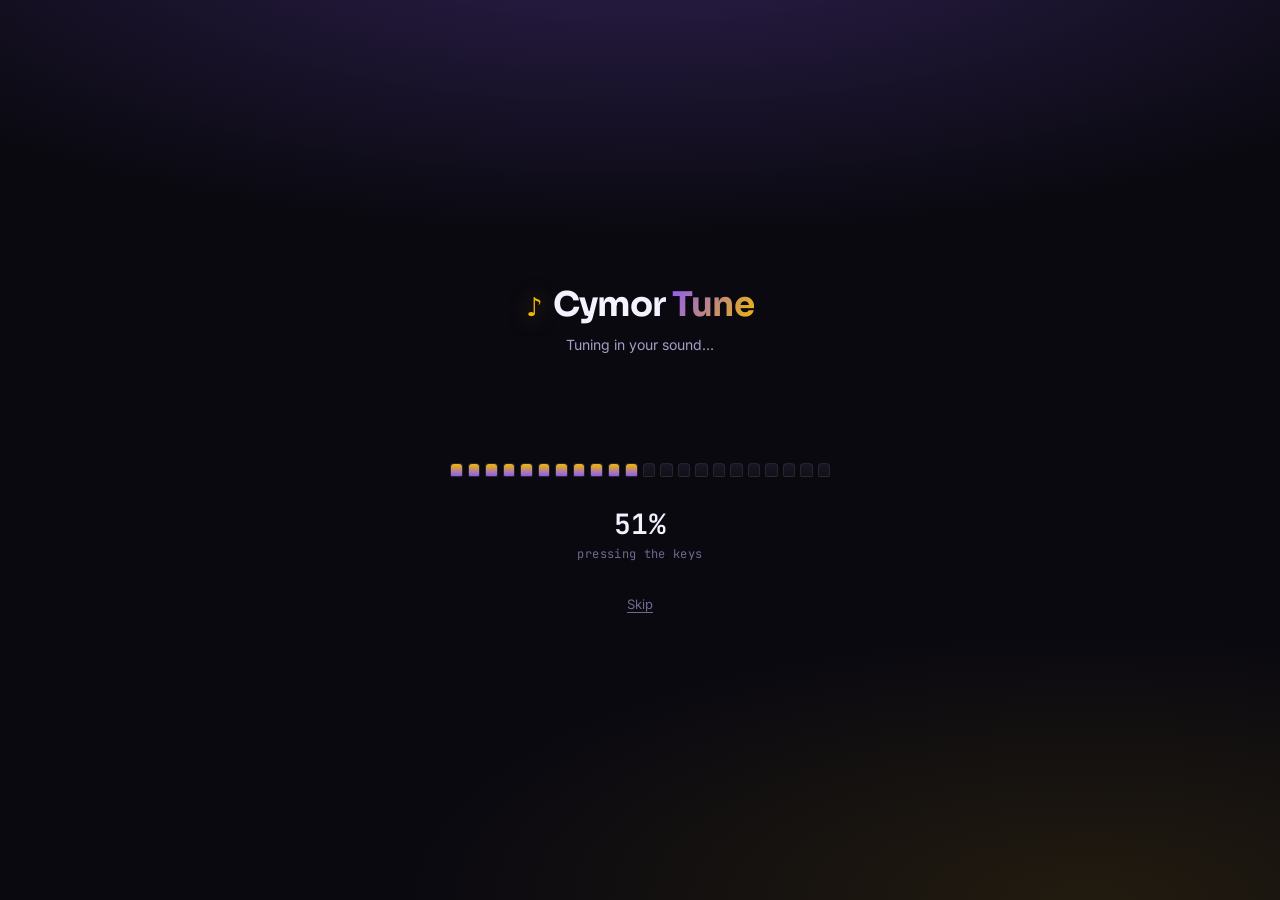
==== commit a8921543: "Refactor index.html for improved structure and styling Updated various elements in index.html for im" ====
--- a/index.html
+++ b/index.html
@@ -11,10 +11,7 @@
   content="Cymor Tune — discover, stream and download your favorite music."
 />
 
-<meta name="theme-color" content="#09080f" />
-<meta name="mobile-web-app-capable" content="yes" />
-<meta name="apple-mobile-web-app-capable" content="yes" />
-<meta name="apple-mobile-web-app-status-bar-style" content="black-translucent" />
+<meta name="theme-color" content="#0a0910" />
 
 <link rel="manifest" href="manifest.json" />
 
@@ -36,37 +33,30 @@
 
 <body>
 
-<!-- =========================================================
-     LANDING / SPLASH
-========================================================= -->
+<!-- ================================================================
+     LANDING / LOADER
+     ================================================================ -->
 
 <section id="landing" class="landing">
 
   <div
     class="notes-field"
     id="notesField"
-    aria-hidden="true"
-  ></div>
-
-  <div class="landing-glow landing-glow-one"></div>
-  <div class="landing-glow landing-glow-two"></div>
+    aria-hidden="true">
+  </div>
 
   <div class="landing-content">
 
     <div class="brand">
-
-      <div class="brand-mark-wrap">
-        <span class="brand-mark">♪</span>
-      </div>
+      <span class="brand-mark">♪</span>
 
       <h1 class="brand-name">
         Cymor <em>Tune</em>
       </h1>
-
     </div>
 
     <p class="brand-tagline">
-      Tuning in your sound<span class="typing-dots">...</span>
+      Tuning in your sound…
     </p>
 
     <div
@@ -75,24 +65,26 @@
       role="progressbar"
       aria-valuemin="0"
       aria-valuemax="100"
-      aria-valuenow="0"
-    >
-      <div class="keys" id="keysRow"></div>
+      aria-valuenow="0">
+
+      <div
+        class="keys"
+        id="keysRow">
+      </div>
+
     </div>
 
     <div class="loader-readout">
 
       <span
         class="loader-percent"
-        id="loaderPercent"
-      >
+        id="loaderPercent">
         00%
       </span>
 
       <span
         class="loader-label"
-        id="loaderLabel"
-      >
+        id="loaderLabel">
         warming up the strings
       </span>
 
@@ -101,8 +93,7 @@
     <button
       class="skip-btn"
       id="skipLoader"
-      type="button"
-    >
+      type="button">
       Skip
     </button>
 
@@ -111,175 +102,83 @@
 </section>
 
 
-<!-- =========================================================
-     MAIN APPLICATION
-========================================================= -->
+<!-- ================================================================
+     APPLICATION
+     ================================================================ -->
 
 <div id="app" class="app hidden">
 
-
-  <!-- =======================================================
+  <!-- ==============================================================
        HOME
-  ======================================================== -->
+       ============================================================== -->
 
   <section
     id="view-home"
-    class="view active-view"
-  >
-
-    <header class="topbar home-topbar">
+    class="view active-view">
+
+    <header class="topbar">
 
       <div class="topbar-brand">
 
-        <div class="topbar-logo">
-          ♪
-        </div>
-
-        <div class="topbar-brand-text">
-          <span class="topbar-title">
-            Cymor <strong>Tune</strong>
-          </span>
-
-          <span class="topbar-subtitle">
-            Your sound. Your way.
-          </span>
-        </div>
-
-      </div>
-
-      <div class="topbar-status">
-        <span class="status-dot"></span>
-        <span>Online</span>
+        <span class="topbar-mark">♪</span>
+
+        <span>Cymor Tune</span>
+
       </div>
 
     </header>
 
-
-    <!-- HOME HERO -->
-
-    <div class="home-hero">
-
-      <div class="hero-badge">
-        <span class="hero-badge-dot"></span>
-        MUSIC WITHOUT THE FRICTION
-      </div>
-
-      <h2 class="hero-title">
-        Find the sound
-        <span>you love.</span>
-      </h2>
-
-      <p class="hero-description">
-        Search songs, artists and YouTube videos.
-        Stream instantly or download for later.
-      </p>
-
-    </div>
-
-
-    <!-- SEARCH -->
 
     <div class="search-wrap">
 
       <form
         id="searchForm"
         class="search-bar"
-        autocomplete="off"
-      >
-
-        <div class="search-icon-wrap">
-
-          <svg
-            class="search-icon"
-            viewBox="0 0 24 24"
-            width="20"
-            height="20"
-            fill="none"
-            stroke="currentColor"
-            stroke-width="2"
-          >
-            <circle
-              cx="11"
-              cy="11"
-              r="7"
-            />
-
-            <line
-              x1="21"
-              y1="21"
-              x2="16.65"
-              y2="16.65"
-            />
-          </svg>
-
-        </div>
+        autocomplete="off">
+
+        <svg
+          class="search-icon"
+          viewBox="0 0 24 24"
+          width="18"
+          height="18"
+          fill="none"
+          stroke="currentColor"
+          stroke-width="2">
+
+          <circle
+            cx="11"
+            cy="11"
+            r="7"/>
+
+          <line
+            x1="21"
+            y1="21"
+            x2="16.65"
+            y2="16.65"/>
+
+        </svg>
 
         <input
           id="searchInput"
           type="text"
-          placeholder="Search a song, artist, or paste a link..."
-          aria-label="Search music"
-          required
-        />
-
-        <button
-          class="search-submit"
-          type="submit"
-          aria-label="Search"
-        >
-
-          <svg
-            viewBox="0 0 24 24"
-            width="19"
-            height="19"
-            fill="none"
-            stroke="currentColor"
-            stroke-width="2"
-          >
-            <path d="M5 12h14" />
-            <path d="M13 6l6 6-6 6" />
-          </svg>
-
-        </button>
+          placeholder="Search a song, artist, or paste a link…"
+          required />
 
       </form>
 
-      <div class="search-hint">
-        <span>⌘</span>
-        Search anything
-      </div>
-
-    </div>
-
-
-    <!-- SEARCH RESULTS -->
+    </div>
+
 
     <div
       id="homeContent"
-      class="home-content"
-    >
-
-      <div class="empty-state home-empty-state">
-
-        <div class="empty-art">
-
-          <div class="empty-note note-one">♪</div>
-          <div class="empty-note note-two">♫</div>
-          <div class="empty-note note-three">♬</div>
-
-          <div class="empty-disc">
-            <span>♪</span>
-          </div>
-
-        </div>
-
-        <h3>
-          Your next favorite song
-        </h3>
+      class="home-content">
+
+      <div class="empty-state">
+
+        <span class="empty-glyph">♫</span>
 
         <p>
-          Search for a song, artist, or paste a
-          YouTube link to get started.
+          Search any song, artist, or YouTube link to get started.
         </p>
 
       </div>
@@ -289,79 +188,33 @@
   </section>
 
 
-
-  <!-- =======================================================
+  <!-- ==============================================================
        DOWNLOADS
-  ======================================================== -->
+       ============================================================== -->
 
   <section
     id="view-downloads"
-    class="view"
-  >
+    class="view">
 
     <header class="topbar">
 
-      <div class="topbar-heading">
-
-        <span class="section-eyebrow">
-          YOUR MUSIC
-        </span>
-
-        <h1 class="section-title">
-          Downloads
-        </h1>
-
-      </div>
-
-      <div class="section-icon">
-
-        <svg
-          viewBox="0 0 24 24"
-          width="21"
-          height="21"
-          fill="none"
-          stroke="currentColor"
-          stroke-width="2"
-        >
-          <path d="M12 3v12" />
-          <path d="M7 11l5 5 5-5" />
-          <path d="M5 21h14" />
-        </svg>
-
+      <div class="topbar-brand">
+        <span>Downloads</span>
       </div>
 
     </header>
-
 
     <div
       id="downloadsList"
-      class="list-content"
-    >
+      class="list-content">
 
       <div class="empty-state">
 
-        <div class="empty-icon-circle">
-          <svg
-            viewBox="0 0 24 24"
-            width="26"
-            height="26"
-            fill="none"
-            stroke="currentColor"
-            stroke-width="1.8"
-          >
-            <path d="M12 3v12" />
-            <path d="M7 11l5 5 5-5" />
-            <path d="M5 21h14" />
-          </svg>
-        </div>
-
-        <h3>
-          Nothing here yet
-        </h3>
+        <span class="empty-glyph">⬇</span>
 
         <p>
-          Songs you download will appear here
-          for quick access.
+          Nothing downloaded yet.
+          Tracks you save will show up here.
         </p>
 
       </div>
@@ -371,77 +224,33 @@
   </section>
 
 
-
-  <!-- =======================================================
+  <!-- ==============================================================
        LIBRARY
-  ======================================================== -->
+       ============================================================== -->
 
   <section
     id="view-library"
-    class="view"
-  >
+    class="view">
 
     <header class="topbar">
 
-      <div class="topbar-heading">
-
-        <span class="section-eyebrow">
-          COLLECTION
-        </span>
-
-        <h1 class="section-title">
-          Your Library
-        </h1>
-
-      </div>
-
-      <div class="section-icon">
-
-        <svg
-          viewBox="0 0 24 24"
-          width="21"
-          height="21"
-          fill="none"
-          stroke="currentColor"
-          stroke-width="1.8"
-        >
-          <path d="M20.8 8.8c0 5.5-8.8 10.2-8.8 10.2S3.2 14.3 3.2 8.8A4.7 4.7 0 018 4.1c1.7 0 3.2.9 4 2.2a4.7 4.7 0 014-2.2 4.7 4.7 0 014.8 4.7z" />
-        </svg>
-
+      <div class="topbar-brand">
+        <span>Library</span>
       </div>
 
     </header>
-
 
     <div
       id="libraryList"
-      class="list-content"
-    >
+      class="list-content">
 
       <div class="empty-state">
 
-        <div class="empty-icon-circle">
-
-          <svg
-            viewBox="0 0 24 24"
-            width="26"
-            height="26"
-            fill="none"
-            stroke="currentColor"
-            stroke-width="1.8"
-          >
-            <path d="M20.8 8.8c0 5.5-8.8 10.2-8.8 10.2S3.2 14.3 3.2 8.8A4.7 4.7 0 018 4.1c1.7 0 3.2.9 4 2.2a4.7 4.7 0 014-2.2 4.7 4.7 0 014.8 4.7z" />
-          </svg>
-
-        </div>
-
-        <h3>
-          Your library is waiting
-        </h3>
+        <span class="empty-glyph">♥</span>
 
         <p>
-          Save songs you love and they'll stay here
-          for whenever you want them.
+          Your library is empty.
+          Tap the heart on any track to save it here.
         </p>
 
       </div>
@@ -451,50 +260,18 @@
   </section>
 
 
-
-  <!-- =======================================================
+  <!-- ==============================================================
        SETTINGS
-  ======================================================== -->
+       ============================================================== -->
 
   <section
     id="view-settings"
-    class="view"
-  >
-
-    <header class="topbar settings-topbar">
-
-      <div class="topbar-heading">
-
-        <span class="section-eyebrow">
-          PERSONALIZE
-        </span>
-
-        <h1 class="section-title">
-          Settings
-        </h1>
-
-      </div>
-
-      <div class="section-icon">
-
-        <svg
-          viewBox="0 0 24 24"
-          width="21"
-          height="21"
-          fill="none"
-          stroke="currentColor"
-          stroke-width="1.8"
-        >
-          <circle
-            cx="12"
-            cy="12"
-            r="3"
-          />
-
-          <path d="M19.4 15a1.65 1.65 0 00.33 1.82l.06.06a2 2 0 11-2.83 2.83l-.06-.06a1.65 1.65 0 00-1.82-.33 1.65 1.65 0 00-1 1.51V21a2 2 0 01-4 0v-.09A1.65 1.65 0 009 19.4a1.65 1.65 0 00-1.82.33l-.06.06a2 2 0 11-2.83-2.83l.06-.06A1.65 1.65 0 004.6 15a1.65 1.65 0 00-1.51-1H3a2 2 0 010-4h.09A1.65 1.65 0 004.6 9a1.65 1.65 0 00-.33-1.82l-.06-.06a2 2 0 112.83-2.83l.06.06A1.65 1.65 0 009 4.6a1.65 1.65 0 001-1.51V3a2 2 0 014 0v.09a1.65 1.65 0 001 1.51 1.65 1.65 0 001.82-.33l.06-.06a2 2 0 112.83 2.83l-.06.06A1.65 1.65 0 0019.4 9a1.65 1.65 0 001.51 1H21a2 2 0 010 4h-.09a1.65 1.65 0 00-1.51 1z" />
-
-        </svg>
-
+    class="view">
+
+    <header class="topbar">
+
+      <div class="topbar-brand">
+        <span>Settings</span>
       </div>
 
     </header>
@@ -502,21 +279,18 @@
 
     <div class="settings-content">
 
-
       <!-- APPEARANCE -->
 
-      <div class="settings-section">
+      <div class="settings-card">
 
         <div class="settings-section-heading">
 
-          <span class="settings-section-icon">
+          <div class="settings-section-icon">
             ◐
-          </span>
+          </div>
 
           <div>
-            <h3>
-              Appearance
-            </h3>
+            <h3>Appearance</h3>
 
             <p>
               Make Cymor Tune feel like yours.
@@ -526,83 +300,80 @@
         </div>
 
 
-        <div class="settings-card appearance-card">
-
-          <div class="settings-row appearance-row">
-
-            <div class="settings-row-info">
-
-              <div class="settings-row-icon theme-icon">
-                ☼
-              </div>
-
-              <div>
-
-                <strong>
-                  Theme
-                </strong>
-
-                <span>
-                  Choose how Cymor Tune looks.
-                </span>
-
-              </div>
-
-            </div>
-
-
-            <div
-              class="theme-switcher"
-              role="group"
-              aria-label="Theme"
-            >
-
-              <button
-                type="button"
-                class="theme-option active"
-                data-theme="dark"
-              >
-                <span>☾</span>
-                Dark
-              </button>
-
-              <button
-                type="button"
-                class="theme-option"
-                data-theme="light"
-              >
-                <span>☀</span>
-                Light
-              </button>
-
-            </div>
-
-          </div>
-
-        </div>
-
-      </div>
-
+        <div class="theme-picker">
+
+          <button
+            type="button"
+            class="theme-option"
+            data-theme="dark">
+
+            <span class="theme-option-icon">
+              ☾
+            </span>
+
+            <span class="theme-option-text">
+
+              <strong>Dark</strong>
+
+              <small>
+                Easy on the eyes
+              </small>
+
+            </span>
+
+            <span class="theme-check">
+              ✓
+            </span>
+
+          </button>
+
+
+          <button
+            type="button"
+            class="theme-option"
+            data-theme="light">
+
+            <span class="theme-option-icon">
+              ☀
+            </span>
+
+            <span class="theme-option-text">
+
+              <strong>Light</strong>
+
+              <small>
+                Bright and clean
+              </small>
+
+            </span>
+
+            <span class="theme-check">
+              ✓
+            </span>
+
+          </button>
+
+        </div>
+
+      </div>
 
 
       <!-- ABOUT CYMOR TUNE -->
 
-      <div class="settings-section">
+      <div class="settings-card about-card">
 
         <div class="settings-section-heading">
 
-          <span class="settings-section-icon">
+          <div class="settings-section-icon gold">
             ♪
-          </span>
+          </div>
 
           <div>
 
-            <h3>
-              About Cymor Tune
-            </h3>
+            <h3>About Cymor Tune</h3>
 
             <p>
-              A little bit about the app.
+              The story behind the music.
             </p>
 
           </div>
@@ -610,335 +381,200 @@
         </div>
 
 
-        <div class="about-hero-card">
+        <div class="about-hero">
 
           <div class="about-logo">
             ♪
           </div>
 
-          <div class="about-hero-text">
+          <div>
 
             <h2>
               Cymor <span>Tune</span>
             </h2>
 
             <p>
-              Discover. Stream. Download.
+              Music, simplified.
             </p>
 
-            <div class="version-badge">
-              VERSION 1.0
+          </div>
+
+        </div>
+
+
+        <div class="credits-list">
+
+          <div class="credit-item">
+
+            <span class="credit-icon">
+              ◆
+            </span>
+
+            <div class="credit-content">
+
+              <span class="credit-label">
+                Developer
+              </span>
+
+              <strong>
+                Legendary Smiley Cymor
+              </strong>
+
+              <small>
+                Design, development &amp; engineering
+              </small>
+
             </div>
 
           </div>
 
-        </div>
-
-
-        <div class="settings-card about-card">
-
-          <div class="about-description">
+
+          <div class="credit-item">
+
+            <span class="credit-icon">
+              ✦
+            </span>
+
+            <div class="credit-content">
+
+              <span class="credit-label">
+                Idea by
+              </span>
+
+              <strong>
+                Joyce
+              </strong>
+
+              <small>
+                Original idea &amp; inspiration
+              </small>
+
+            </div>
+
+          </div>
+
+
+          <div class="credit-item">
+
+            <span class="credit-icon">
+              ◈
+            </span>
+
+            <div class="credit-content">
+
+              <span class="credit-label">
+                Built by
+              </span>
+
+              <strong>
+                Cymor Tech Services
+              </strong>
+
+              <small>
+                Building useful technology for everyone
+              </small>
+
+            </div>
+
+          </div>
+
+        </div>
+
+
+        <div class="about-description">
+
+          <p>
+            Cymor Tune is a music-focused project built to make
+            discovering and enjoying music simple, fast and beautiful.
+          </p>
+
+        </div>
+
+
+        <div class="app-meta">
+
+          <div class="meta-item">
+            <span>Version</span>
+            <strong>1.0.0</strong>
+          </div>
+
+          <div class="meta-item">
+            <span>Platform</span>
+            <strong>Progressive Web App</strong>
+          </div>
+
+          <div class="meta-item">
+            <span>Made in</span>
+            <strong>Kenya 🇰🇪</strong>
+          </div>
+
+        </div>
+
+
+        <div class="about-footer">
+
+          <span>
+            Made with ♫ by Cymor
+          </span>
+
+        </div>
+
+      </div>
+
+
+      <!-- PROJECT -->
+
+      <div class="settings-card project-card">
+
+        <div class="settings-section-heading">
+
+          <div class="settings-section-icon">
+            ⚡
+          </div>
+
+          <div>
+
+            <h3>The Project</h3>
 
             <p>
-              Cymor Tune is built to make discovering
-              and enjoying music simple, fast and
-              beautiful.
+              More than just another music app.
             </p>
 
-            <p>
-              Search for music, stream your favorite
-              tracks and keep the songs you love close.
-            </p>
-
-          </div>
-
-        </div>
-
-      </div>
-
-
-
-      <!-- CREATOR -->
-
-      <div class="settings-section">
-
-        <div class="settings-section-heading">
-
-          <span class="settings-section-icon">
-            ✦
-          </span>
-
-          <div>
-
-            <h3>
-              The People Behind It
-            </h3>
-
-            <p>
-              Built with creativity and friendship.
-            </p>
-
-          </div>
-
-        </div>
-
-
-        <div class="creator-card">
-
-          <div class="creator-avatar">
-            SC
-          </div>
-
-          <div class="creator-info">
-
-            <span class="creator-role">
-              DEVELOPER
-            </span>
-
-            <h3>
-              Legendary Smiley Cymor
-            </h3>
-
-            <p>
-              Building ideas into real digital
-              experiences.
-            </p>
-
-          </div>
-
-        </div>
-
-
-        <div class="idea-card">
-
-          <div class="idea-icon">
-            ♡
-          </div>
-
-          <div class="idea-content">
-
-            <span class="idea-label">
-              IDEA BY
-            </span>
-
-            <h3>
-              Joyce
-            </h3>
-
-            <p>
-              My best friend.
-            </p>
-
-          </div>
-
-          <div class="idea-spark">
-            ✦
-          </div>
-
-        </div>
-
-      </div>
-
-
-
-      <!-- CYMOR TECH SERVICES -->
-
-      <div class="settings-section">
-
-        <div class="settings-section-heading">
-
-          <span class="settings-section-icon">
-            ◈
-          </span>
-
-          <div>
-
-            <h3>
-              Built by Cymor
-            </h3>
-
-            <p>
-              Technology behind the experience.
-            </p>
-
-          </div>
-
-        </div>
-
-
-        <div class="company-card">
-
-          <div class="company-logo">
-            C
-          </div>
-
-          <div class="company-info">
-
-            <span class="company-label">
-              CYMOR TECH SERVICES
-            </span>
-
-            <h3>
-              Technology. Creativity. Innovation.
-            </h3>
-
-            <p>
-              Building useful digital products
-              for the next generation.
-            </p>
-
-          </div>
-
-        </div>
-
-      </div>
-
-
-
-      <!-- APP INFO -->
-
-      <div class="settings-section">
-
-        <div class="settings-section-heading">
-
-          <span class="settings-section-icon">
-            ⓘ
-          </span>
-
-          <div>
-
-            <h3>
-              App Information
-            </h3>
-
-            <p>
-              Technical information.
-            </p>
-
-          </div>
-
-        </div>
-
-
-        <div class="settings-card info-card">
-
-          <div class="settings-row">
-
-            <div class="settings-row-info">
-
-              <span>
-                App
-              </span>
-
-            </div>
-
-            <span class="settings-value">
-              Cymor Tune
-            </span>
-
-          </div>
-
-
-          <div class="settings-row">
-
-            <div class="settings-row-info">
-
-              <span>
-                Version
-              </span>
-
-            </div>
-
-            <span class="settings-value">
-              1.0.0
-            </span>
-
-          </div>
-
-
-          <div class="settings-row">
-
-            <div class="settings-row-info">
-
-              <span>
-                Platform
-              </span>
-
-            </div>
-
-            <span class="settings-value">
-              Web / PWA
-            </span>
-
-          </div>
-
-
-          <div class="settings-row">
-
-            <div class="settings-row-info">
-
-              <span>
-                Built with
-              </span>
-
-            </div>
-
-            <span class="settings-value">
-              Cymor Tech Services
-            </span>
-
-          </div>
-
-        </div>
-
-      </div>
-
-
-
-      <!-- FOOTER -->
-
-      <div class="settings-footer">
-
-        <div class="footer-logo">
-          ♪
-        </div>
-
-        <p class="footer-brand">
-          Cymor <strong>Tune</strong>
+          </div>
+
+        </div>
+
+
+        <p class="project-text">
+
+          Cymor Tune is part of the growing Cymor ecosystem —
+          a collection of technology projects focused on creating
+          practical digital experiences.
+
         </p>
 
-        <p class="footer-tagline">
-          Made with music, code & creativity.
-        </p>
-
-        <p class="footer-copyright">
-          © 2026 Cymor Tech Services
-        </p>
-
-        <p class="footer-location">
-          Nairobi, Kenya 🇰🇪
-        </p>
-
-      </div>
-
+        <div class="project-badge">
+          <span>CYMOR</span>
+          <small>TECH SERVICES</small>
+        </div>
+
+      </div>
 
     </div>
 
   </section>
 
 
-
-  <!-- =======================================================
+  <!-- ==============================================================
        BOTTOM NAVIGATION
-  ======================================================== -->
+       ============================================================== -->
 
   <nav class="bottom-nav">
 
     <button
       class="nav-btn active"
       data-view="home"
-      type="button"
-    >
+      type="button">
 
       <svg
         viewBox="0 0 24 24"
@@ -946,17 +582,14 @@
         height="22"
         fill="none"
         stroke="currentColor"
-        stroke-width="2"
-      >
-
-        <path d="M3 11l9-8 9 8" />
-        <path d="M5 10v10h14V10" />
+        stroke-width="2">
+
+        <path d="M3 11l9-8 9 8"/>
+        <path d="M5 10v10h14V10"/>
 
       </svg>
 
-      <span>
-        Home
-      </span>
+      <span>Home</span>
 
     </button>
 
@@ -964,8 +597,7 @@
     <button
       class="nav-btn"
       data-view="downloads"
-      type="button"
-    >
+      type="button">
 
       <svg
         viewBox="0 0 24 24"
@@ -973,18 +605,15 @@
         height="22"
         fill="none"
         stroke="currentColor"
-        stroke-width="2"
-      >
-
-        <path d="M12 3v12" />
-        <path d="M7 11l5 5 5-5" />
-        <path d="M5 21h14" />
+        stroke-width="2">
+
+        <path d="M12 3v12"/>
+        <path d="M7 11l5 5 5-5"/>
+        <path d="M5 21h14"/>
 
       </svg>
 
-      <span>
-        Downloads
-      </span>
+      <span>Downloads</span>
 
     </button>
 
@@ -992,8 +621,7 @@
     <button
       class="nav-btn"
       data-view="library"
-      type="button"
-    >
+      type="button">
 
       <svg
         viewBox="0 0 24 24"
@@ -1001,35 +629,15 @@
         height="22"
         fill="none"
         stroke="currentColor"
-        stroke-width="2"
-      >
-
-        <rect
-          x="3"
-          y="4"
-          width="4"
-          height="16"
-        />
-
-        <rect
-          x="10"
-          y="8"
-          width="4"
-          height="12"
-        />
-
-        <rect
-          x="17"
-          y="2"
-          width="4"
-          height="18"
-        />
+        stroke-width="2">
+
+        <rect x="3" y="4" width="4" height="16"/>
+        <rect x="10" y="8" width="4" height="12"/>
+        <rect x="17" y="2" width="4" height="18"/>
 
       </svg>
 
-      <span>
-        Library
-      </span>
+      <span>Library</span>
 
     </button>
 
@@ -1037,8 +645,7 @@
     <button
       class="nav-btn"
       data-view="settings"
-      type="button"
-    >
+      type="button">
 
       <svg
         viewBox="0 0 24 24"
@@ -1046,22 +653,19 @@
         height="22"
         fill="none"
         stroke="currentColor"
-        stroke-width="1.8"
-      >
+        stroke-width="2">
 
         <circle
           cx="12"
           cy="12"
-          r="3"
-        />
-
-        <path d="M19.4 15a1.65 1.65 0 00.33 1.82l.06.06a2 2 0 11-2.83 2.83l-.06-.06a1.65 1.65 0 00-1.82-.33 1.65 1.65 0 00-1 1.51V21a2 2 0 01-4 0v-.09A1.65 1.65 0 009 19.4a1.65 1.65 0 00-1.82.33l-.06.06a2 2 0 11-2.83-2.83l.06-.06A1.65 1.65 0 004.6 15a1.65 1.65 0 00-1.51-1H3a2 2 0 010-4h.09A1.65 1.65 0 004.6 9a1.65 1.65 0 00-.33-1.82l-.06-.06a2 2 0 112.83-2.83l.06.06A1.65 1.65 0 009 4.6a1.65 1.65 0 001-1.51V3a2 2 0 014 0v.09a1.65 1.65 0 001 1.51 1.65 1.65 0 001.82-.33l.06-.06a2 2 0 112.83 2.83l-.06.06A1.65 1.65 0 0019.4 9a1.65 1.65 0 001.51 1H21a2 2 0 010 4h-.09a1.65 1.65 0 00-1.51 1z" />
+          r="3"/>
+
+        <path
+          d="M19.4 15a1.65 1.65 0 00.33 1.82l.06.06a2 2 0 11-2.83 2.83l-.06-.06a1.65 1.65 0 00-1.82-.33 1.65 1.65 0 00-1 1.51V21a2 2 0 01-4 0v-.09A1.65 1.65 0 009 19.4a1.65 1.65 0 00-1.82.33l-.06.06a2 2 0 11-2.83-2.83l.06-.06A1.65 1.65 0 004.6 15a1.65 1.65 0 00-1.51-1H3a2 2 0 010-4h.09A1.65 1.65 0 004.6 9a1.65 1.65 0 00-.33-1.82l-.06-.06a2 2 0 112.83-2.83l.06.06A1.65 1.65 0 009 4.6a1.65 1.65 0 001-1.51V3a2 2 0 014 0v.09a1.65 1.65 0 001 1.51 1.65 1.65 0 001.82-.33l.06-.06a2 2 0 112.83 2.83l-.06.06A1.65 1.65 0 0019.4 9a1.65 1.65 0 001.51 1H21a2 2 0 010 4h-.09a1.65 1.65 0 00-1.51 1z"/>
 
       </svg>
 
-      <span>
-        Settings
-      </span>
+      <span>Settings</span>
 
     </button>
 
@@ -1070,142 +674,96 @@
 </div>
 
 
-
-<!-- =========================================================
-     GLOBAL LOADING OVERLAY
-========================================================= -->
+<!-- ================================================================
+     SEARCH / DOWNLOAD OVERLAY
+     ================================================================ -->
 
 <div
   id="overlay"
-  class="overlay hidden"
-  aria-live="polite"
->
+  class="overlay hidden">
 
   <div class="overlay-card">
 
     <div
       class="mini-eq"
-      id="miniEq"
-      aria-hidden="true"
-    ></div>
+      id="miniEq">
+    </div>
 
     <p
       class="overlay-text"
-      id="overlayText"
-    >
-      Searching...
+      id="overlayText">
+      Searching…
     </p>
 
-    <span class="overlay-subtext">
-      Cymor Tune
-    </span>
-
   </div>
 
 </div>
 
 
-
-<!-- =========================================================
+<!-- ================================================================
      TOAST
-========================================================= -->
+     ================================================================ -->
 
 <div
   id="toast"
-  class="toast hidden"
-  role="status"
-></div>
-
-
-
-<!-- =========================================================
+  class="toast hidden">
+</div>
+
+
+<!-- ================================================================
      NOW PLAYING
-========================================================= -->
+     ================================================================ -->
 
 <div
   id="playerSheet"
-  class="player-sheet hidden"
->
+  class="player-sheet hidden">
 
   <div class="player-handle"></div>
-
 
   <div class="player-info">
 
     <img
       id="playerThumb"
       class="player-thumb"
-      alt=""
-    />
-
+      alt="" />
 
     <div class="player-meta">
 
       <p
         id="playerTitle"
-        class="player-title"
-      >
+        class="player-title">
         &nbsp;
       </p>
 
       <p
         id="playerChannel"
-        class="player-channel"
-      >
+        class="player-channel">
         &nbsp;
       </p>
 
     </div>
-
 
     <button
       id="playerClose"
       class="player-close"
       type="button"
-      aria-label="Close player"
-    >
+      aria-label="Close player">
+
       &times;
+
     </button>
 
   </div>
-
 
   <audio
     id="audioEl"
-    controls
-    preload="none"
-  ></audio>
+    controls>
+  </audio>
 
 </div>
 
 
-
-<!-- =========================================================
-     LEGACY QUALITY ELEMENTS
-     
-     Kept hidden temporarily so the CURRENT app.js doesn't
-     crash before we replace it with the new settings logic.
-========================================================= -->
-
-<select
-  id="defaultAudioQuality"
-  hidden
-  aria-hidden="true"
->
-  <option value="128">128 kbps</option>
-</select>
-
-<select
-  id="defaultVideoQuality"
-  hidden
-  aria-hidden="true"
->
-  <option value="720">720p</option>
-</select>
-
-
-
 <script src="app.js"></script>
 
 </body>
-        </html>
+</html>
--- a/style.css
+++ b/style.css
@@ -1,19 +1,23 @@
 /* =========================================================================
-   CYMOR TUNE — Design tokens
-   Palette: near-black indigo void, violet primary, gold signature accent,
-   cyan reserved for "live/streaming" pulses only.
-   Type: Sora (display) / Inter (body) / JetBrains Mono (readouts, quality tags)
+   CYMOR TUNE
+   Global Design System
    ========================================================================= */
 
 :root {
+
   --void: #0a0910;
   --void-2: #100e1a;
-  --surface: rgba(30, 26, 46, 0.55);
+
+  --surface: rgba(30, 26, 46, 0.58);
   --surface-solid: #1a1626;
+  --surface-raised: #211b30;
+
   --border-soft: rgba(255, 255, 255, 0.08);
+  --border-medium: rgba(255, 255, 255, 0.13);
 
   --violet: #8b5cf6;
   --violet-deep: #5b21b6;
+
   --gold: #f2b705;
   --cyan: #2dd4bf;
   --danger: #ff5c7a;
@@ -22,6 +26,9 @@
   --text-dim: #a49dc4;
   --text-faint: #6f6890;
 
+  --overlay: rgba(6, 5, 10, 0.72);
+
+  --radius-xl: 26px;
   --radius-lg: 22px;
   --radius-md: 14px;
   --radius-sm: 9px;
@@ -29,550 +36,2147 @@
   --font-display: 'Sora', system-ui, sans-serif;
   --font-body: 'Inter', system-ui, sans-serif;
   --font-mono: 'JetBrains Mono', monospace;
-}
-
-* { box-sizing: border-box; margin: 0; padding: 0; }
-
-html, body {
-  height: 100%;
-  background: var(--void);
-  color: var(--text);
-  font-family: var(--font-body);
-  -webkit-tap-highlight-color: transparent;
-  overscroll-behavior: none;
-}
-
-button, input, select { font-family: inherit; }
-button { cursor: pointer; background: none; border: none; color: inherit; }
-ul { list-style: none; }
-img { display: block; max-width: 100%; }
-
-@media (prefers-reduced-motion: reduce) {
-  *, *::before, *::after { animation-duration: 0.001ms !important; animation-iteration-count: 1 !important; transition-duration: 0.001ms !important; }
-}
-
-.hidden { display: none !important; }
-
-/* =========================================================================
-   LANDING / LOADER
-   Signature element: a piano-key equalizer that doubles as a percentage
-   loader, over a field of falling music notes.
-   ========================================================================= */
-
-.landing {
-  position: fixed;
-  inset: 0;
-  background:
-    radial-gradient(ellipse 120% 60% at 50% -10%, rgba(139, 92, 246, 0.28), transparent 60%),
-    radial-gradient(ellipse 90% 50% at 85% 100%, rgba(242, 183, 5, 0.10), transparent 60%),
-    var(--void);
-  overflow: hidden;
-  z-index: 100;
-  display: flex;
-  align-items: center;
-  justify-content: center;
-}
-
-.notes-field {
-  position: absolute;
-  inset: 0;
-  pointer-events: none;
-  overflow: hidden;
-}
-
-.falling-note {
-  position: absolute;
-  top: -10%;
-  color: var(--violet);
-  opacity: 0.35;
-  animation: fall linear infinite;
-  will-change: transform;
-}
-
-@keyframes fall {
-  0%   { transform: translateY(-10vh) translateX(0) rotate(0deg); }
-  100% { transform: translateY(115vh) translateX(var(--drift, 20px)) rotate(30deg); }
-}
-
-.landing-content {
-  position: relative;
-  z-index: 1;
-  width: min(88vw, 380px);
-  display: flex;
-  flex-direction: column;
-  align-items: center;
-  text-align: center;
-  gap: 28px;
-}
-
-.brand { display: flex; align-items: baseline; gap: 10px; }
-.brand-mark {
-  font-size: 26px;
-  color: var(--gold);
-  filter: drop-shadow(0 0 10px rgba(242, 183, 5, 0.5));
-}
-.brand-name {
-  font-family: var(--font-display);
-  font-weight: 700;
-  font-size: 34px;
-  letter-spacing: -0.02em;
-}
-.brand-name em {
-  font-style: normal;
-  background: linear-gradient(120deg, var(--violet), var(--gold));
-  -webkit-background-clip: text;
-  background-clip: text;
-  color: transparent;
-}
-.brand-tagline {
-  color: var(--text-dim);
-  font-size: 14px;
-  margin-top: -18px;
-}
-
-/* --- key-loader: piano keys that fill like an equalizer/progress bar --- */
-.key-loader {
-  width: 100%;
-  height: 96px;
-  display: flex;
-  align-items: flex-end;
-}
-.keys {
-  display: flex;
-  align-items: flex-end;
-  gap: 5px;
+
+  color-scheme: dark;
+}
+
+
+/* =========================================================================
+   LIGHT THEME
+   ========================================================================= */
+
+[data-theme="light"] {
+
+  --void: #f7f5fb;
+  --void-2: #eeeaf5;
+
+  --surface: rgba(255, 255, 255, 0.78);
+  --surface-solid: #ffffff;
+  --surface-raised: #f3effa;
+
+  --border-soft: rgba(24, 18, 40, 0.09);
+  --border-medium: rgba(24, 18, 40, 0.15);
+
+  --text: #171322;
+  --text-dim: #625a76;
+  --text-faint: #8c849d;
+
+  --overlay: rgba(239, 235, 247, 0.72);
+
+  color-scheme: light;
+}
+
+
+/* =========================================================================
+   RESET
+   ========================================================================= */
+
+* {
+  box-sizing: border-box;
+  margin: 0;
+  padding: 0;
+}
+
+
+html,
+body {
+
   width: 100%;
   height: 100%;
-}
-.key {
-  flex: 1;
-  min-width: 6px;
-  border-radius: 4px 4px 2px 2px;
-  background: linear-gradient(180deg, var(--surface-solid), rgba(255,255,255,0.03));
-  border: 1px solid var(--border-soft);
-  height: 14%;
-  position: relative;
-  overflow: hidden;
-  transition: height 0.35s cubic-bezier(.4,0,.2,1);
-}
-.key::after {
-  content: '';
-  position: absolute;
-  inset: 0;
-  background: linear-gradient(180deg, var(--gold), var(--violet));
-  transform: scaleY(0);
-  transform-origin: bottom;
-  transition: transform 0.35s cubic-bezier(.4,0,.2,1);
-}
-.key.filled::after { transform: scaleY(1); }
-.key.bounce { animation: keyBounce 1.1s ease-in-out infinite; }
-@keyframes keyBounce {
-  0%, 100% { height: var(--base-h, 20%); }
-  50% { height: var(--peak-h, 60%); }
-}
-
-.loader-readout {
-  display: flex;
-  flex-direction: column;
-  align-items: center;
-  gap: 4px;
-}
-.loader-percent {
-  font-family: var(--font-mono);
-  font-size: 28px;
-  font-weight: 600;
-  letter-spacing: 0.02em;
+
+  background: var(--void);
+
   color: var(--text);
-}
-.loader-label {
-  font-family: var(--font-mono);
-  font-size: 12px;
-  color: var(--text-faint);
-  text-transform: lowercase;
-  letter-spacing: 0.03em;
-}
-
-.skip-btn {
+
   font-family: var(--font-body);
-  font-size: 13px;
-  color: var(--text-faint);
-  text-decoration: underline;
-  text-underline-offset: 3px;
-  padding: 6px 10px;
-}
-.skip-btn:active { color: var(--text-dim); }
-
-/* =========================================================================
-   APP SHELL
-   ========================================================================= */
-
-.app {
+
+  -webkit-tap-highlight-color: transparent;
+
+  overscroll-behavior: none;
+
+  transition:
+    background-color 0.25s ease,
+    color 0.25s ease;
+
+}
+
+
+body {
   min-height: 100vh;
-  max-width: 480px;
-  margin: 0 auto;
-  position: relative;
-  padding-bottom: 84px;
-  background:
-    radial-gradient(ellipse 100% 40% at 50% 0%, rgba(139, 92, 246, 0.14), transparent 60%),
-    var(--void);
-}
-
-.view { display: none; min-height: 100vh; padding-bottom: 12px; }
-.view.active-view { display: block; }
-
-.topbar {
-  position: sticky;
-  top: 0;
-  z-index: 10;
-  padding: 18px 20px 12px;
-  background: linear-gradient(180deg, rgba(10,9,16,0.95), rgba(10,9,16,0.75));
-  backdrop-filter: blur(10px);
-  border-bottom: 1px solid var(--border-soft);
-}
-.topbar-brand {
-  display: flex;
-  align-items: center;
-  gap: 8px;
-  font-family: var(--font-display);
-  font-weight: 700;
-  font-size: 20px;
-}
-.topbar-mark { color: var(--gold); }
-
-/* --- search --- */
-.search-wrap { padding: 16px 20px 4px; }
-.search-bar {
-  display: flex;
-  align-items: center;
-  gap: 10px;
-  background: var(--surface);
-  border: 1px solid var(--border-soft);
-  border-radius: var(--radius-md);
-  padding: 12px 14px;
-  backdrop-filter: blur(8px);
-}
-.search-icon { color: var(--text-faint); flex-shrink: 0; }
-.search-bar input {
-  flex: 1;
+}
+
+
+button,
+input,
+select {
+  font-family: inherit;
+}
+
+
+button {
+  cursor: pointer;
   background: none;
   border: none;
+  color: inherit;
+}
+
+
+img {
+  display: block;
+  max-width: 100%;
+}
+
+
+ul {
+  list-style: none;
+}
+
+
+.hidden {
+  display: none !important;
+}
+
+
+@media (prefers-reduced-motion: reduce) {
+
+  *,
+  *::before,
+  *::after {
+
+    animation-duration: 0.001ms !important;
+    animation-iteration-count: 1 !important;
+    transition-duration: 0.001ms !important;
+
+  }
+
+}
+
+
+/* =========================================================================
+   LANDING
+   ========================================================================= */
+
+.landing {
+
+  position: fixed;
+
+  inset: 0;
+
+  background:
+    radial-gradient(
+      ellipse 120% 60% at 50% -10%,
+      rgba(139, 92, 246, 0.28),
+      transparent 60%
+    ),
+
+    radial-gradient(
+      ellipse 90% 50% at 85% 100%,
+      rgba(242, 183, 5, 0.10),
+      transparent 60%
+    ),
+
+    var(--void);
+
+  overflow: hidden;
+
+  z-index: 100;
+
+  display: flex;
+
+  align-items: center;
+
+  justify-content: center;
+
+}
+
+
+.notes-field {
+
+  position: absolute;
+
+  inset: 0;
+
+  pointer-events: none;
+
+  overflow: hidden;
+
+}
+
+
+.falling-note {
+
+  position: absolute;
+
+  top: -10%;
+
+  color: var(--violet);
+
+  opacity: 0.35;
+
+  animation: fall linear infinite;
+
+  will-change: transform;
+
+}
+
+
+@keyframes fall {
+
+  0% {
+    transform:
+      translateY(-10vh)
+      translateX(0)
+      rotate(0deg);
+  }
+
+  100% {
+    transform:
+      translateY(115vh)
+      translateX(var(--drift, 20px))
+      rotate(30deg);
+  }
+
+}
+
+
+.landing-content {
+
+  position: relative;
+
+  z-index: 1;
+
+  width: min(88vw, 380px);
+
+  display: flex;
+
+  flex-direction: column;
+
+  align-items: center;
+
+  text-align: center;
+
+  gap: 28px;
+
+}
+
+
+.brand {
+
+  display: flex;
+
+  align-items: baseline;
+
+  gap: 10px;
+
+}
+
+
+.brand-mark {
+
+  font-size: 26px;
+
+  color: var(--gold);
+
+  filter:
+    drop-shadow(
+      0 0 10px
+      rgba(242, 183, 5, 0.5)
+    );
+
+}
+
+
+.brand-name {
+
+  font-family: var(--font-display);
+
+  font-weight: 700;
+
+  font-size: 34px;
+
+  letter-spacing: -0.02em;
+
+}
+
+
+.brand-name em {
+
+  font-style: normal;
+
+  background:
+    linear-gradient(
+      120deg,
+      var(--violet),
+      var(--gold)
+    );
+
+  -webkit-background-clip: text;
+
+  background-clip: text;
+
+  color: transparent;
+
+}
+
+
+.brand-tagline {
+
+  color: var(--text-dim);
+
+  font-size: 14px;
+
+  margin-top: -18px;
+
+}
+
+
+/* =========================================================================
+   LOADER
+   ========================================================================= */
+
+.key-loader {
+
+  width: 100%;
+
+  height: 96px;
+
+  display: flex;
+
+  align-items: flex-end;
+
+}
+
+
+.keys {
+
+  display: flex;
+
+  align-items: flex-end;
+
+  gap: 5px;
+
+  width: 100%;
+
+  height: 100%;
+
+}
+
+
+.key {
+
+  flex: 1;
+
+  min-width: 6px;
+
+  border-radius:
+    4px 4px 2px 2px;
+
+  background:
+    linear-gradient(
+      180deg,
+      var(--surface-solid),
+      rgba(255,255,255,0.03)
+    );
+
+  border:
+    1px solid var(--border-soft);
+
+  height: 14%;
+
+  position: relative;
+
+  overflow: hidden;
+
+  transition:
+    height 0.35s
+    cubic-bezier(.4,0,.2,1);
+
+}
+
+
+.key::after {
+
+  content: '';
+
+  position: absolute;
+
+  inset: 0;
+
+  background:
+    linear-gradient(
+      180deg,
+      var(--gold),
+      var(--violet)
+    );
+
+  transform: scaleY(0);
+
+  transform-origin: bottom;
+
+  transition:
+    transform 0.35s
+    cubic-bezier(.4,0,.2,1);
+
+}
+
+
+.key.filled::after {
+  transform: scaleY(1);
+}
+
+
+.key.bounce {
+  animation:
+    keyBounce
+    1.1s
+    ease-in-out
+    infinite;
+}
+
+
+@keyframes keyBounce {
+
+  0%,
+  100% {
+    height: var(--base-h, 20%);
+  }
+
+  50% {
+    height: var(--peak-h, 60%);
+  }
+
+}
+
+
+.loader-readout {
+
+  display: flex;
+
+  flex-direction: column;
+
+  align-items: center;
+
+  gap: 4px;
+
+}
+
+
+.loader-percent {
+
+  font-family: var(--font-mono);
+
+  font-size: 28px;
+
+  font-weight: 600;
+
+  letter-spacing: 0.02em;
+
+}
+
+
+.loader-label {
+
+  font-family: var(--font-mono);
+
+  font-size: 12px;
+
+  color: var(--text-faint);
+
+  letter-spacing: 0.03em;
+
+}
+
+
+.skip-btn {
+
+  font-size: 13px;
+
+  color: var(--text-faint);
+
+  text-decoration: underline;
+
+  text-underline-offset: 3px;
+
+  padding: 6px 10px;
+
+}
+
+
+.skip-btn:active {
+  color: var(--text-dim);
+}
+
+
+/* =========================================================================
+   APP SHELL
+   ========================================================================= */
+
+.app {
+
+  min-height: 100vh;
+
+  max-width: 480px;
+
+  margin: 0 auto;
+
+  position: relative;
+
+  padding-bottom: 84px;
+
+  background:
+    radial-gradient(
+      ellipse 100% 40% at 50% 0%,
+      rgba(139, 92, 246, 0.14),
+      transparent 60%
+    ),
+
+    var(--void);
+
+}
+
+
+.view {
+
+  display: none;
+
+  min-height: 100vh;
+
+  padding-bottom: 20px;
+
+}
+
+
+.view.active-view {
+  display: block;
+}
+
+
+/* =========================================================================
+   TOP BAR
+   ========================================================================= */
+
+.topbar {
+
+  position: sticky;
+
+  top: 0;
+
+  z-index: 10;
+
+  padding:
+    18px
+    20px
+    12px;
+
+  background:
+    linear-gradient(
+      180deg,
+      color-mix(
+        in srgb,
+        var(--void) 95%,
+        transparent
+      ),
+      color-mix(
+        in srgb,
+        var(--void) 75%,
+        transparent
+      )
+    );
+
+  backdrop-filter: blur(12px);
+
+  border-bottom:
+    1px solid var(--border-soft);
+
+}
+
+
+.topbar-brand {
+
+  display: flex;
+
+  align-items: center;
+
+  gap: 8px;
+
+  font-family: var(--font-display);
+
+  font-weight: 700;
+
+  font-size: 20px;
+
+}
+
+
+.topbar-mark {
+  color: var(--gold);
+}
+
+
+/* =========================================================================
+   SEARCH
+   ========================================================================= */
+
+.search-wrap {
+
+  padding:
+    16px
+    20px
+    4px;
+
+}
+
+
+.search-bar {
+
+  display: flex;
+
+  align-items: center;
+
+  gap: 10px;
+
+  background: var(--surface);
+
+  border:
+    1px solid var(--border-soft);
+
+  border-radius: var(--radius-md);
+
+  padding:
+    12px
+    14px;
+
+  backdrop-filter: blur(8px);
+
+  transition:
+    border-color 0.2s ease,
+    box-shadow 0.2s ease;
+
+}
+
+
+.search-bar:focus-within {
+
+  border-color:
+    rgba(139, 92, 246, 0.5);
+
+  box-shadow:
+    0 0 0 3px
+    rgba(139, 92, 246, 0.10);
+
+}
+
+
+.search-icon {
+
+  color: var(--text-faint);
+
+  flex-shrink: 0;
+
+}
+
+
+.search-bar input {
+
+  flex: 1;
+
+  min-width: 0;
+
+  background: none;
+
+  border: none;
+
   outline: none;
+
   color: var(--text);
+
   font-size: 15px;
-}
-.search-bar input::placeholder { color: var(--text-faint); }
-
-.home-content, .list-content { padding: 8px 20px 20px; }
-
-/* --- empty states --- */
+
+}
+
+
+.search-bar input::placeholder {
+  color: var(--text-faint);
+}
+
+
+.home-content,
+.list-content {
+
+  padding:
+    8px
+    20px
+    20px;
+
+}
+
+
+/* =========================================================================
+   EMPTY STATES
+   ========================================================================= */
+
 .empty-state {
-  display: flex;
+
+  display: flex;
+
   flex-direction: column;
+
   align-items: center;
+
   gap: 12px;
+
   text-align: center;
-  padding: 60px 24px;
+
+  padding:
+    60px
+    24px;
+
   color: var(--text-faint);
-}
+
+}
+
+
 .empty-glyph {
+
   font-size: 32px;
+
   color: var(--violet);
+
   opacity: 0.6;
-}
-.empty-state p { font-size: 14px; max-width: 260px; line-height: 1.5; }
-
-/* --- track card --- */
+
+}
+
+
+.empty-state p {
+
+  font-size: 14px;
+
+  max-width: 280px;
+
+  line-height: 1.6;
+
+}
+
+
+/* =========================================================================
+   TRACK CARDS
+   ========================================================================= */
+
 .track-card {
-  display: flex;
+
+  display: flex;
+
   gap: 12px;
+
   padding: 12px;
+
   background: var(--surface);
-  border: 1px solid var(--border-soft);
+
+  border:
+    1px solid var(--border-soft);
+
   border-radius: var(--radius-md);
+
   margin-bottom: 10px;
+
   backdrop-filter: blur(8px);
-}
+
+  transition:
+    transform 0.18s ease,
+    border-color 0.18s ease,
+    background 0.18s ease;
+
+}
+
+
+.track-card:hover {
+
+  border-color:
+    var(--border-medium);
+
+}
+
+
 .track-thumb {
+
   width: 56px;
+
   height: 56px;
+
   border-radius: var(--radius-sm);
+
   object-fit: cover;
+
   background: var(--surface-solid);
+
   flex-shrink: 0;
-}
-.track-body { flex: 1; min-width: 0; }
+
+}
+
+
+.track-body {
+
+  flex: 1;
+
+  min-width: 0;
+
+}
+
+
 .track-title {
+
   font-size: 14px;
+
   font-weight: 600;
+
   white-space: nowrap;
+
   overflow: hidden;
+
   text-overflow: ellipsis;
-}
+
+}
+
+
 .track-sub {
+
   font-size: 12px;
+
   color: var(--text-faint);
+
   margin-top: 2px;
+
   white-space: nowrap;
+
   overflow: hidden;
+
   text-overflow: ellipsis;
-}
+
+}
+
+
 .track-actions {
-  display: flex;
+
+  display: flex;
+
   align-items: center;
+
   gap: 6px;
+
   margin-top: 8px;
+
   flex-wrap: wrap;
-}
+
+}
+
+
 .pill-btn {
+
   font-family: var(--font-mono);
+
   font-size: 11px;
-  padding: 5px 9px;
+
+  padding:
+    5px
+    9px;
+
+  border:
+    1px solid var(--border-soft);
+
   border-radius: 999px;
-  border: 1px solid var(--border-soft);
+
   color: var(--text-dim);
-  display: flex;
+
+  display: flex;
+
   align-items: center;
+
   gap: 4px;
-}
-.pill-btn:active { background: rgba(255,255,255,0.06); }
+
+  transition:
+    background 0.18s ease,
+    color 0.18s ease,
+    border-color 0.18s ease;
+
+}
+
+
+.pill-btn:hover {
+
+  background:
+    rgba(139,92,246,0.10);
+
+  border-color:
+    rgba(139,92,246,0.25);
+
+}
+
+
+.pill-btn:active {
+
+  transform: scale(0.97);
+
+}
+
+
 .pill-btn.primary {
-  background: linear-gradient(120deg, var(--violet), var(--violet-deep));
+
+  background:
+    linear-gradient(
+      120deg,
+      var(--violet),
+      var(--violet-deep)
+    );
+
   border-color: transparent;
+
   color: #fff;
-}
-.pill-btn.heart { color: var(--text-faint); padding: 5px 7px; }
-.pill-btn.heart.active { color: var(--gold); }
+
+}
+
+
+.pill-btn.heart {
+
+  color: var(--text-faint);
+
+  padding:
+    5px
+    7px;
+
+}
+
+
+.pill-btn.heart.active {
+  color: var(--gold);
+}
+
+
+/* =========================================================================
+   QUALITY MENUS
+   ========================================================================= */
 
 .quality-menu {
+
   position: relative;
+
   display: inline-flex;
-}
+
+}
+
+
 .quality-dropdown {
+
   position: absolute;
+
   top: calc(100% + 6px);
+
   left: 0;
+
   background: var(--surface-solid);
-  border: 1px solid var(--border-soft);
+
+  border:
+    1px solid var(--border-soft);
+
   border-radius: var(--radius-sm);
+
   padding: 6px;
-  display: flex;
+
+  display: flex;
+
   flex-direction: column;
+
   gap: 2px;
+
   z-index: 20;
+
   min-width: 110px;
-  box-shadow: 0 12px 30px rgba(0,0,0,0.5);
-}
+
+  box-shadow:
+    0 12px 30px
+    rgba(0,0,0,0.5);
+
+}
+
+
 .quality-dropdown button {
+
   font-family: var(--font-mono);
+
   font-size: 12px;
-  padding: 7px 10px;
+
+  padding:
+    7px
+    10px;
+
   border-radius: 6px;
+
   text-align: left;
+
   color: var(--text-dim);
-}
-.quality-dropdown button:active { background: rgba(139,92,246,0.18); color: var(--text); }
-
-/* =========================================================================
-   BOTTOM NAV
+
+}
+
+
+.quality-dropdown button:hover {
+
+  background:
+    rgba(139,92,246,0.14);
+
+  color: var(--text);
+
+}
+
+
+/* =========================================================================
+   BOTTOM NAVIGATION
    ========================================================================= */
 
 .bottom-nav {
+
   position: fixed;
+
   bottom: 0;
+
   left: 50%;
+
   transform: translateX(-50%);
+
   width: 100%;
+
   max-width: 480px;
-  display: flex;
+
+  display: flex;
+
   justify-content: space-around;
-  padding: 10px 8px calc(10px + env(safe-area-inset-bottom));
-  background: rgba(16, 14, 26, 0.9);
+
+  padding:
+    10px
+    8px
+    calc(
+      10px +
+      env(safe-area-inset-bottom)
+    );
+
+  background:
+    color-mix(
+      in srgb,
+      var(--surface-solid) 90%,
+      transparent
+    );
+
   backdrop-filter: blur(14px);
-  border-top: 1px solid var(--border-soft);
+
+  border-top:
+    1px solid var(--border-soft);
+
   z-index: 50;
-}
+
+}
+
+
 .nav-btn {
-  display: flex;
+
+  display: flex;
+
   flex-direction: column;
+
   align-items: center;
+
   gap: 3px;
+
   color: var(--text-faint);
+
   font-size: 10.5px;
-  padding: 4px 10px;
+
+  padding:
+    4px
+    10px;
+
   border-radius: var(--radius-sm);
-  transition: color 0.2s ease;
-}
-.nav-btn.active { color: var(--gold); }
-.nav-btn.active svg { filter: drop-shadow(0 0 6px rgba(242,183,5,0.4)); }
+
+  transition:
+    color 0.2s ease,
+    transform 0.2s ease;
+
+}
+
+
+.nav-btn.active {
+
+  color: var(--gold);
+
+}
+
+
+.nav-btn.active svg {
+
+  filter:
+    drop-shadow(
+      0 0 6px
+      rgba(242,183,5,0.4)
+    );
+
+}
+
+
+.nav-btn:active {
+
+  transform: scale(0.94);
+
+}
+
 
 /* =========================================================================
    SETTINGS
    ========================================================================= */
 
-.settings-content { padding: 16px 20px 20px; display: flex; flex-direction: column; gap: 14px; }
+.settings-content {
+
+  padding:
+    16px
+    20px
+    28px;
+
+  display: flex;
+
+  flex-direction: column;
+
+  gap: 14px;
+
+}
+
+
 .settings-card {
+
   background: var(--surface);
-  border: 1px solid var(--border-soft);
-  border-radius: var(--radius-md);
-  padding: 16px;
-  backdrop-filter: blur(8px);
-}
-.settings-card h3 {
+
+  border:
+    1px solid var(--border-soft);
+
+  border-radius: var(--radius-lg);
+
+  padding: 18px;
+
+  backdrop-filter: blur(10px);
+
+}
+
+
+.settings-section-heading {
+
+  display: flex;
+
+  align-items: flex-start;
+
+  gap: 12px;
+
+  margin-bottom: 16px;
+
+}
+
+
+.settings-section-icon {
+
+  width: 38px;
+
+  height: 38px;
+
+  flex-shrink: 0;
+
+  border-radius: 12px;
+
+  display: flex;
+
+  align-items: center;
+
+  justify-content: center;
+
+  background:
+    rgba(139,92,246,0.12);
+
+  color: var(--violet);
+
+  font-size: 18px;
+
+}
+
+
+.settings-section-icon.gold {
+
+  background:
+    rgba(242,183,5,0.12);
+
+  color: var(--gold);
+
+}
+
+
+.settings-section-heading h3 {
+
   font-family: var(--font-display);
-  font-size: 14px;
+
+  font-size: 15px;
+
+  margin-bottom: 3px;
+
+}
+
+
+.settings-section-heading p {
+
+  font-size: 12px;
+
+  line-height: 1.5;
+
+  color: var(--text-faint);
+
+}
+
+
+/* =========================================================================
+   THEME PICKER
+   ========================================================================= */
+
+.theme-picker {
+
+  display: grid;
+
+  grid-template-columns: 1fr 1fr;
+
+  gap: 10px;
+
+}
+
+
+.theme-option {
+
+  position: relative;
+
+  display: flex;
+
+  align-items: center;
+
+  gap: 10px;
+
+  padding: 12px;
+
+  border:
+    1px solid var(--border-soft);
+
+  border-radius: 13px;
+
+  text-align: left;
+
+  background:
+    rgba(255,255,255,0.025);
+
+  transition:
+    border-color 0.2s ease,
+    background 0.2s ease;
+
+}
+
+
+.theme-option:hover {
+
+  border-color:
+    var(--border-medium);
+
+}
+
+
+.theme-option.active {
+
+  border-color:
+    rgba(139,92,246,0.55);
+
+  background:
+    rgba(139,92,246,0.10);
+
+}
+
+
+.theme-option-icon {
+
+  width: 32px;
+
+  height: 32px;
+
+  display: flex;
+
+  align-items: center;
+
+  justify-content: center;
+
+  border-radius: 9px;
+
+  background:
+    var(--surface-raised);
+
+  font-size: 16px;
+
+}
+
+
+.theme-option-text {
+
+  display: flex;
+
+  flex-direction: column;
+
+  gap: 2px;
+
+  min-width: 0;
+
+}
+
+
+.theme-option-text strong {
+
+  font-size: 12px;
+
+  font-weight: 600;
+
+}
+
+
+.theme-option-text small {
+
+  font-size: 9px;
+
+  color: var(--text-faint);
+
+}
+
+
+.theme-check {
+
+  position: absolute;
+
+  top: 8px;
+
+  right: 8px;
+
+  width: 17px;
+
+  height: 17px;
+
+  border-radius: 50%;
+
+  display: flex;
+
+  align-items: center;
+
+  justify-content: center;
+
+  background: var(--violet);
+
+  color: white;
+
+  font-size: 10px;
+
+  opacity: 0;
+
+  transform: scale(0.7);
+
+  transition:
+    opacity 0.2s ease,
+    transform 0.2s ease;
+
+}
+
+
+.theme-option.active
+.theme-check {
+
+  opacity: 1;
+
+  transform: scale(1);
+
+}
+
+
+/* =========================================================================
+   ABOUT HERO
+   ========================================================================= */
+
+.about-hero {
+
+  display: flex;
+
+  align-items: center;
+
+  gap: 14px;
+
+  padding:
+    16px;
+
+  border-radius: 16px;
+
+  background:
+    linear-gradient(
+      135deg,
+      rgba(139,92,246,0.13),
+      rgba(242,183,5,0.06)
+    );
+
+  border:
+    1px solid var(--border-soft);
+
+  margin-bottom: 16px;
+
+}
+
+
+.about-logo {
+
+  width: 54px;
+
+  height: 54px;
+
+  border-radius: 15px;
+
+  display: flex;
+
+  align-items: center;
+
+  justify-content: center;
+
+  font-size: 28px;
+
+  color: var(--gold);
+
+  background:
+    linear-gradient(
+      135deg,
+      var(--violet-deep),
+      #19142a
+    );
+
+  box-shadow:
+    0 8px 24px
+    rgba(91,33,182,0.25);
+
+}
+
+
+.about-hero h2 {
+
+  font-family: var(--font-display);
+
+  font-size: 19px;
+
+}
+
+
+.about-hero h2 span {
+
+  background:
+    linear-gradient(
+      120deg,
+      var(--violet),
+      var(--gold)
+    );
+
+  -webkit-background-clip: text;
+
+  background-clip: text;
+
+  color: transparent;
+
+}
+
+
+.about-hero p {
+
+  margin-top: 3px;
+
+  font-size: 12px;
+
+  color: var(--text-faint);
+
+}
+
+
+/* =========================================================================
+   CREDITS
+   ========================================================================= */
+
+.credits-list {
+
+  display: flex;
+
+  flex-direction: column;
+
+}
+
+
+.credit-item {
+
+  display: flex;
+
+  gap: 12px;
+
+  padding:
+    14px
+    0;
+
+  border-bottom:
+    1px solid var(--border-soft);
+
+}
+
+
+.credit-item:last-child {
+  border-bottom: none;
+}
+
+
+.credit-icon {
+
+  width: 34px;
+
+  height: 34px;
+
+  flex-shrink: 0;
+
+  display: flex;
+
+  align-items: center;
+
+  justify-content: center;
+
+  border-radius: 10px;
+
+  background:
+    var(--surface-raised);
+
+  color: var(--gold);
+
+  font-size: 13px;
+
+}
+
+
+.credit-content {
+
+  display: flex;
+
+  flex-direction: column;
+
+  min-width: 0;
+
+  gap: 2px;
+
+}
+
+
+.credit-label {
+
+  font-size: 10px;
+
+  text-transform: uppercase;
+
+  letter-spacing: 0.08em;
+
+  color: var(--text-faint);
+
+}
+
+
+.credit-content strong {
+
+  font-size: 13px;
+
+  font-weight: 600;
+
+}
+
+
+.credit-content small {
+
+  font-size: 10px;
+
+  color: var(--text-faint);
+
+  line-height: 1.4;
+
+}
+
+
+/* =========================================================================
+   ABOUT DESCRIPTION
+   ========================================================================= */
+
+.about-description {
+
+  margin-top: 12px;
+
+  padding:
+    14px;
+
+  border-radius: 12px;
+
+  background:
+    rgba(139,92,246,0.06);
+
+}
+
+
+.about-description p {
+
+  font-size: 12px;
+
+  line-height: 1.65;
+
   color: var(--text-dim);
+
+}
+
+
+/* =========================================================================
+   APP META
+   ========================================================================= */
+
+.app-meta {
+
+  margin-top: 14px;
+
+  display: grid;
+
+  grid-template-columns: 1fr;
+
+  border:
+    1px solid var(--border-soft);
+
+  border-radius: 12px;
+
+  overflow: hidden;
+
+}
+
+
+.meta-item {
+
+  display: flex;
+
+  justify-content: space-between;
+
+  align-items: center;
+
+  gap: 10px;
+
+  padding:
+    10px
+    12px;
+
+  border-bottom:
+    1px solid var(--border-soft);
+
+}
+
+
+.meta-item:last-child {
+  border-bottom: none;
+}
+
+
+.meta-item span {
+
+  font-size: 10px;
+
+  color: var(--text-faint);
+
+}
+
+
+.meta-item strong {
+
+  font-size: 11px;
+
+  font-family: var(--font-mono);
+
+  font-weight: 500;
+
+  text-align: right;
+
+}
+
+
+/* =========================================================================
+   ABOUT FOOTER
+   ========================================================================= */
+
+.about-footer {
+
+  text-align: center;
+
+  padding-top: 16px;
+
+  color: var(--text-faint);
+
+  font-size: 10px;
+
+}
+
+
+/* =========================================================================
+   PROJECT CARD
+   ========================================================================= */
+
+.project-text {
+
+  font-size: 12px;
+
+  line-height: 1.7;
+
+  color: var(--text-dim);
+
+}
+
+
+.project-badge {
+
+  margin-top: 16px;
+
+  display: inline-flex;
+
+  flex-direction: column;
+
+  padding:
+    9px
+    13px;
+
+  border:
+    1px solid var(--border-soft);
+
+  border-radius: 10px;
+
+  background:
+    var(--surface-raised);
+
+}
+
+
+.project-badge span {
+
+  font-family: var(--font-display);
+
+  font-weight: 800;
+
+  font-size: 13px;
+
+  letter-spacing: 0.08em;
+
+}
+
+
+.project-badge small {
+
+  font-family: var(--font-mono);
+
+  color: var(--gold);
+
+  font-size: 7px;
+
+  letter-spacing: 0.12em;
+
+}
+
+
+/* =========================================================================
+   OVERLAY
+   ========================================================================= */
+
+.overlay {
+
+  position: fixed;
+
+  inset: 0;
+
+  background: var(--overlay);
+
+  backdrop-filter: blur(7px);
+
+  z-index: 200;
+
+  display: flex;
+
+  align-items: center;
+
+  justify-content: center;
+
+}
+
+
+.overlay-card {
+
+  background: var(--surface-solid);
+
+  border:
+    1px solid var(--border-soft);
+
+  border-radius: var(--radius-lg);
+
+  padding:
+    30px
+    34px;
+
+  display: flex;
+
+  flex-direction: column;
+
+  align-items: center;
+
+  gap: 16px;
+
+  box-shadow:
+    0 20px 60px
+    rgba(0,0,0,0.5);
+
+}
+
+
+.mini-eq {
+
+  display: flex;
+
+  align-items: flex-end;
+
+  gap: 4px;
+
+  height: 32px;
+
+}
+
+
+.mini-eq span {
+
+  width: 5px;
+
+  border-radius: 3px;
+
+  background:
+    linear-gradient(
+      180deg,
+      var(--gold),
+      var(--violet)
+    );
+
+  animation:
+    miniBounce
+    0.9s
+    ease-in-out
+    infinite;
+
+}
+
+
+.mini-eq span:nth-child(1) {
+  animation-delay: 0s;
+}
+
+.mini-eq span:nth-child(2) {
+  animation-delay: 0.12s;
+}
+
+.mini-eq span:nth-child(3) {
+  animation-delay: 0.24s;
+}
+
+.mini-eq span:nth-child(4) {
+  animation-delay: 0.36s;
+}
+
+.mini-eq span:nth-child(5) {
+  animation-delay: 0.48s;
+}
+
+
+@keyframes miniBounce {
+
+  0%,
+  100% {
+    height: 8px;
+  }
+
+  50% {
+    height: 30px;
+  }
+
+}
+
+
+.overlay-text {
+
+  font-family: var(--font-mono);
+
+  font-size: 13px;
+
+  color: var(--text-dim);
+
+}
+
+
+/* =========================================================================
+   TOAST
+   ========================================================================= */
+
+.toast {
+
+  position: fixed;
+
+  bottom: 96px;
+
+  left: 50%;
+
+  transform: translateX(-50%);
+
+  background: var(--surface-solid);
+
+  border:
+    1px solid var(--border-soft);
+
+  color: var(--text);
+
+  padding:
+    10px
+    18px;
+
+  border-radius: 999px;
+
+  font-size: 13px;
+
+  z-index: 300;
+
+  box-shadow:
+    0 10px 30px
+    rgba(0,0,0,0.4);
+
+  animation:
+    toastIn
+    0.25s
+    ease-out;
+
+  max-width: calc(100vw - 40px);
+
+  text-align: center;
+
+}
+
+
+@keyframes toastIn {
+
+  from {
+
+    opacity: 0;
+
+    transform:
+      translate(-50%, 8px);
+
+  }
+
+  to {
+
+    opacity: 1;
+
+    transform:
+      translate(-50%, 0);
+
+  }
+
+}
+
+
+/* =========================================================================
+   NOW PLAYING
+   ========================================================================= */
+
+.player-sheet {
+
+  position: fixed;
+
+  bottom: 0;
+
+  left: 50%;
+
+  transform: translateX(-50%);
+
+  width: 100%;
+
+  max-width: 480px;
+
+  background: var(--surface-solid);
+
+  border-top:
+    1px solid var(--border-soft);
+
+  border-radius:
+    20px
+    20px
+    0
+    0;
+
+  padding:
+    10px
+    18px
+    calc(
+      18px +
+      env(safe-area-inset-bottom)
+    );
+
+  z-index: 150;
+
+  box-shadow:
+    0 -10px 40px
+    rgba(0,0,0,0.5);
+
+}
+
+
+.player-handle {
+
+  width: 36px;
+
+  height: 4px;
+
+  background:
+    var(--border-medium);
+
+  border-radius: 4px;
+
+  margin:
+    0 auto
+    10px;
+
+}
+
+
+.player-info {
+
+  display: flex;
+
+  align-items: center;
+
+  gap: 10px;
+
   margin-bottom: 10px;
-  text-transform: uppercase;
-  letter-spacing: 0.06em;
-}
-.settings-row {
-  display: flex;
-  justify-content: space-between;
-  align-items: center;
-  padding: 10px 0;
-  border-bottom: 1px solid var(--border-soft);
-  font-size: 14px;
-}
-.settings-row:last-of-type { border-bottom: none; }
-.settings-row span:first-child { color: var(--text-dim); }
-.settings-select {
-  background: var(--surface-solid);
-  border: 1px solid var(--border-soft);
-  color: var(--text);
+
+}
+
+
+.player-thumb {
+
+  width: 44px;
+
+  height: 44px;
+
   border-radius: 8px;
-  padding: 6px 10px;
-  font-family: var(--font-mono);
-  font-size: 12px;
-}
-.about-card .settings-row span:last-child { font-weight: 500; }
-.about-footnote {
-  margin-top: 10px;
+
+  object-fit: cover;
+
+  background: var(--void-2);
+
+}
+
+
+.player-meta {
+
+  flex: 1;
+
+  min-width: 0;
+
+}
+
+
+.player-title {
+
+  font-size: 13px;
+
+  font-weight: 600;
+
+  white-space: nowrap;
+
+  overflow: hidden;
+
+  text-overflow: ellipsis;
+
+}
+
+
+.player-channel {
+
   font-size: 11px;
+
   color: var(--text-faint);
-}
-
-/* =========================================================================
-   OVERLAY (search / resolve / download loading)
-   ========================================================================= */
-
-.overlay {
-  position: fixed;
-  inset: 0;
-  background: rgba(6, 5, 10, 0.72);
-  backdrop-filter: blur(6px);
-  z-index: 200;
-  display: flex;
-  align-items: center;
-  justify-content: center;
-}
-.overlay-card {
-  background: var(--surface-solid);
-  border: 1px solid var(--border-soft);
-  border-radius: var(--radius-lg);
-  padding: 30px 34px;
-  display: flex;
-  flex-direction: column;
-  align-items: center;
-  gap: 16px;
-  box-shadow: 0 20px 60px rgba(0,0,0,0.5);
-}
-.mini-eq {
-  display: flex;
-  align-items: flex-end;
-  gap: 4px;
-  height: 32px;
-}
-.mini-eq span {
-  width: 5px;
-  border-radius: 3px;
-  background: linear-gradient(180deg, var(--gold), var(--violet));
-  animation: miniBounce 0.9s ease-in-out infinite;
-}
-.mini-eq span:nth-child(1) { animation-delay: 0s; }
-.mini-eq span:nth-child(2) { animation-delay: 0.12s; }
-.mini-eq span:nth-child(3) { animation-delay: 0.24s; }
-.mini-eq span:nth-child(4) { animation-delay: 0.36s; }
-.mini-eq span:nth-child(5) { animation-delay: 0.48s; }
-@keyframes miniBounce {
-  0%, 100% { height: 8px; }
-  50% { height: 30px; }
-}
-.overlay-text {
-  font-family: var(--font-mono);
-  font-size: 13px;
-  color: var(--text-dim);
-}
-
-/* =========================================================================
-   TOAST
-   ========================================================================= */
-
-.toast {
-  position: fixed;
-  bottom: 96px;
-  left: 50%;
-  transform: translateX(-50%);
-  background: var(--surface-solid);
-  border: 1px solid var(--border-soft);
-  color: var(--text);
-  padding: 10px 18px;
-  border-radius: 999px;
-  font-size: 13px;
-  z-index: 300;
-  box-shadow: 0 10px 30px rgba(0,0,0,0.4);
-  animation: toastIn 0.25s ease-out;
-}
-@keyframes toastIn {
-  from { opacity: 0; transform: translate(-50%, 8px); }
-  to { opacity: 1; transform: translate(-50%, 0); }
-}
-
-/* =========================================================================
-   NOW PLAYING SHEET
-   ========================================================================= */
-
-.player-sheet {
-  position: fixed;
-  bottom: 0;
-  left: 50%;
-  transform: translateX(-50%);
+
+}
+
+
+.player-close {
+
+  font-size: 22px;
+
+  color: var(--text-faint);
+
+  line-height: 1;
+
+  padding:
+    4px
+    8px;
+
+}
+
+
+#audioEl {
+
   width: 100%;
-  max-width: 480px;
-  background: var(--surface-solid);
-  border-top: 1px solid var(--border-soft);
-  border-radius: 20px 20px 0 0;
-  padding: 10px 18px calc(18px + env(safe-area-inset-bottom));
-  z-index: 150;
-  box-shadow: 0 -10px 40px rgba(0,0,0,0.5);
-}
-.player-handle {
-  width: 36px;
-  height: 4px;
-  background: var(--border-soft);
-  border-radius: 4px;
-  margin: 0 auto 10px;
-}
-.player-info { display: flex; align-items: center; gap: 10px; margin-bottom: 10px; }
-.player-thumb {
-  width: 44px; height: 44px;
-  border-radius: 8px;
-  object-fit: cover;
-  background: var(--void-2);
-}
-.player-meta { flex: 1; min-width: 0; }
-.player-title {
-  font-size: 13px; font-weight: 600;
-  white-space: nowrap; overflow: hidden; text-overflow: ellipsis;
-}
-.player-channel { font-size: 11px; color: var(--text-faint); }
-.player-close { font-size: 22px; color: var(--text-faint); line-height: 1; padding: 4px 8px; }
-#audioEl { width: 100%; height: 34px; }
+
+  height: 34px;
+
+}
+
 
 /* =========================================================================
    RESPONSIVE
    ========================================================================= */
 
+@media (max-width: 380px) {
+
+  .track-actions {
+    gap: 4px;
+  }
+
+  .pill-btn {
+    font-size: 10px;
+    padding:
+      5px
+      7px;
+  }
+
+  .theme-option {
+    padding: 10px;
+  }
+
+  .theme-option-text small {
+    display: none;
+  }
+
+}
+
+
 @media (min-width: 481px) {
-  body { background: var(--void-2); }
-  .app { box-shadow: 0 0 80px rgba(0,0,0,0.6); }
-}
+
+  body {
+    background: var(--void-2);
+  }
+
+  .app {
+
+    box-shadow:
+      0 0 80px
+      rgba(0,0,0,0.6);
+
+  }
+
+   }
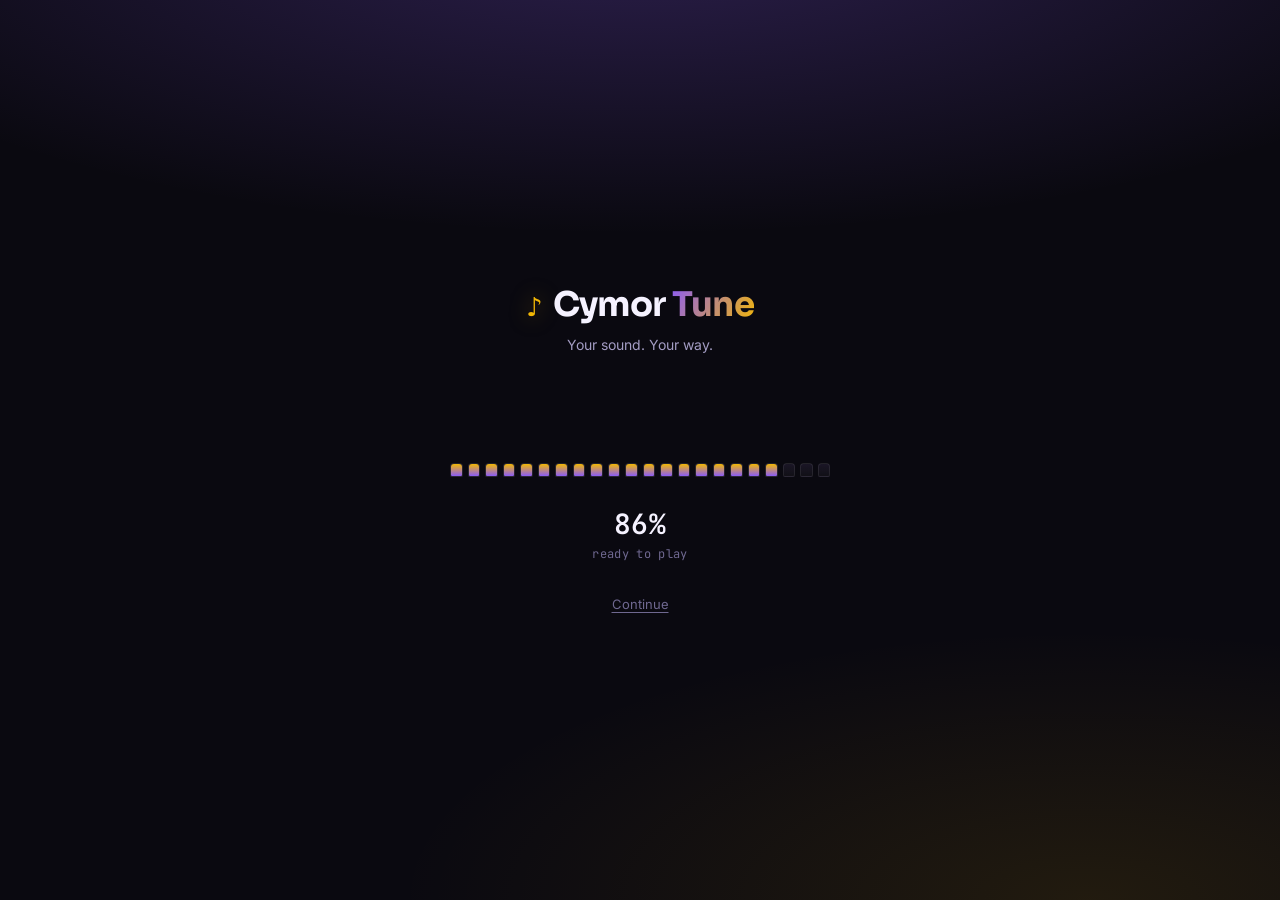
==== commit ebdee6f6: "Update print statement from 'Hello' to 'Goodbye'" ====
--- a/index.html
+++ b/index.html
@@ -1,100 +1,137 @@
 <!DOCTYPE html>
 <html lang="en">
 <head>
-<meta charset="UTF-8" />
-<meta name="viewport" content="width=device-width, initial-scale=1.0, viewport-fit=cover" />
-
-<title>Cymor Tune</title>
-
-<meta
-  name="description"
-  content="Cymor Tune — discover, stream and download your favorite music."
-/>
-
-<meta name="theme-color" content="#0a0910" />
-
-<link rel="manifest" href="manifest.json" />
-
-<link
-  rel="icon"
-  href="data:image/svg+xml,<svg xmlns=%22http://www.w3.org/2000/svg%22 viewBox=%220 0 100 100%22><text y=%22.9em%22 font-size=%2290%22>🎵</text></svg>"
-/>
-
-<link rel="preconnect" href="https://fonts.googleapis.com" />
-<link rel="preconnect" href="https://fonts.gstatic.com" crossorigin />
-
-<link
-  href="https://fonts.googleapis.com/css2?family=Sora:wght@500;600;700;800&family=Inter:wght@400;500;600&family=JetBrains+Mono:wght@400;500;600&display=swap"
-  rel="stylesheet"
-/>
-
-<link rel="stylesheet" href="style.css" />
+  <meta charset="UTF-8">
+
+  <meta
+    name="viewport"
+    content="width=device-width, initial-scale=1.0, viewport-fit=cover"
+  >
+
+  <meta
+    name="theme-color"
+    content="#0a0910"
+  >
+
+  <meta
+    name="description"
+    content="Cymor Tune — discover, stream and download your favorite music."
+  >
+
+  <meta
+    name="mobile-web-app-capable"
+    content="yes"
+  >
+
+  <meta
+    name="apple-mobile-web-app-capable"
+    content="yes"
+  >
+
+  <meta
+    name="apple-mobile-web-app-status-bar-style"
+    content="black-translucent"
+  >
+
+  <title>Cymor Tune</title>
+
+  <link rel="manifest" href="manifest.json">
+
+  <link
+    rel="icon"
+    href="data:image/svg+xml,<svg xmlns=%22http://www.w3.org/2000/svg%22 viewBox=%220 0 100 100%22><text y=%22.9em%22 font-size=%2290%22>🎵</text></svg>"
+  >
+
+  <link rel="preconnect" href="https://fonts.googleapis.com">
+  <link rel="preconnect" href="https://fonts.gstatic.com" crossorigin>
+
+  <link
+    href="https://fonts.googleapis.com/css2?family=Sora:wght@500;600;700;800&family=Inter:wght@400;500;600&family=JetBrains+Mono:wght@400;500;600&display=swap"
+    rel="stylesheet"
+  >
+
+  <link rel="stylesheet" href="style.css">
 </head>
 
 <body>
 
 <!-- ================================================================
-     LANDING / LOADER
+     LANDING / STARTUP
      ================================================================ -->
 
-<section id="landing" class="landing">
+<section
+  id="landing"
+  class="landing"
+  aria-label="Cymor Tune loading"
+>
 
   <div
+    id="notesField"
     class="notes-field"
-    id="notesField"
-    aria-hidden="true">
-  </div>
+    aria-hidden="true"
+  ></div>
 
   <div class="landing-content">
 
     <div class="brand">
-      <span class="brand-mark">♪</span>
+
+      <span
+        class="brand-mark"
+        aria-hidden="true"
+      >♪</span>
 
       <h1 class="brand-name">
         Cymor <em>Tune</em>
       </h1>
+
     </div>
 
     <p class="brand-tagline">
-      Tuning in your sound…
+      Your sound. Your way.
     </p>
 
     <div
+      id="keyLoader"
       class="key-loader"
-      id="keyLoader"
       role="progressbar"
+      aria-label="Loading Cymor Tune"
       aria-valuemin="0"
       aria-valuemax="100"
-      aria-valuenow="0">
+      aria-valuenow="0"
+    >
 
       <div
+        id="keysRow"
         class="keys"
-        id="keysRow">
-      </div>
+        aria-hidden="true"
+      ></div>
 
     </div>
 
     <div class="loader-readout">
 
       <span
+        id="loaderPercent"
         class="loader-percent"
-        id="loaderPercent">
+      >
         00%
       </span>
 
       <span
+        id="loaderLabel"
         class="loader-label"
-        id="loaderLabel">
-        warming up the strings
+      >
+        preparing your sound
       </span>
 
     </div>
 
     <button
+      id="skipLoader"
       class="skip-btn"
-      id="skipLoader"
-      type="button">
-      Skip
+      type="button"
+    >
+      Continue
     </button>
 
   </div>
@@ -106,7 +143,10 @@
      APPLICATION
      ================================================================ -->
 
-<div id="app" class="app hidden">
+<main
+  id="app"
+  class="app hidden"
+>
 
   <!-- ==============================================================
        HOME
@@ -114,72 +154,290 @@
 
   <section
     id="view-home"
-    class="view active-view">
+    class="view active-view"
+    aria-label="Home"
+  >
 
     <header class="topbar">
 
       <div class="topbar-brand">
 
-        <span class="topbar-mark">♪</span>
+        <span
+          class="topbar-mark"
+          aria-hidden="true"
+        >♪</span>
 
         <span>Cymor Tune</span>
 
       </div>
 
+      <div
+        id="connectionStatus"
+        class="connection-status"
+        aria-live="polite"
+      >
+        Ready
+      </div>
+
     </header>
 
+
+    <!-- SEARCH -->
 
     <div class="search-wrap">
 
       <form
         id="searchForm"
         class="search-bar"
-        autocomplete="off">
+        autocomplete="off"
+        novalidate
+      >
 
         <svg
           class="search-icon"
           viewBox="0 0 24 24"
-          width="18"
-          height="18"
+          width="19"
+          height="19"
           fill="none"
           stroke="currentColor"
-          stroke-width="2">
-
+          stroke-width="2"
+          stroke-linecap="round"
+          aria-hidden="true"
+        >
           <circle
             cx="11"
             cy="11"
-            r="7"/>
+            r="7"
+          ></circle>
 
           <line
             x1="21"
             y1="21"
             x2="16.65"
-            y2="16.65"/>
-
+            y2="16.65"
+          ></line>
         </svg>
+
 
         <input
           id="searchInput"
-          type="text"
-          placeholder="Search a song, artist, or paste a link…"
-          required />
+          type="search"
+          inputmode="search"
+          enterkeyhint="search"
+          placeholder="Search songs, artists..."
+          aria-label="Search songs or artists"
+          spellcheck="false"
+          autocapitalize="off"
+          autocomplete="off"
+        >
+
+
+        <button
+          id="clearSearch"
+          class="search-clear hidden"
+          type="button"
+          aria-label="Clear search"
+        >
+          ×
+        </button>
+
+
+        <button
+          id="searchButton"
+          class="search-submit"
+          type="submit"
+          aria-label="Search"
+        >
+
+          <svg
+            viewBox="0 0 24 24"
+            width="18"
+            height="18"
+            fill="none"
+            stroke="currentColor"
+            stroke-width="2"
+            stroke-linecap="round"
+            aria-hidden="true"
+          >
+            <path d="M5 12h14"></path>
+            <path d="M13 6l6 6-6 6"></path>
+          </svg>
+
+        </button>
 
       </form>
 
-    </div>
-
+
+      <div class="search-tools">
+
+        <button
+          id="pasteLinkButton"
+          class="secondary-action"
+          type="button"
+        >
+          <span aria-hidden="true">↗</span>
+          Paste YouTube link
+        </button>
+
+        <button
+          id="clearResultsButton"
+          class="secondary-action hidden"
+          type="button"
+        >
+          Clear results
+        </button>
+
+      </div>
+
+    </div>
+
+
+    <!-- SEARCH STATUS -->
+
+    <div
+      id="searchStatus"
+      class="search-status hidden"
+      aria-live="polite"
+    >
+
+      <span
+        id="searchStatusText"
+      >
+        Searching...
+      </span>
+
+    </div>
+
+
+    <!-- HOME CONTENT -->
 
     <div
       id="homeContent"
-      class="home-content">
-
-      <div class="empty-state">
-
-        <span class="empty-glyph">♫</span>
+      class="home-content"
+    >
+
+      <!-- WELCOME -->
+
+      <div
+        id="homeWelcome"
+        class="welcome-state"
+      >
+
+        <div
+          class="welcome-icon"
+          aria-hidden="true"
+        >
+          ♫
+        </div>
+
+        <h2>
+          Find your sound
+        </h2>
 
         <p>
-          Search any song, artist, or YouTube link to get started.
+          Search for a song or artist and start listening instantly.
         </p>
+
+        <div class="welcome-hints">
+
+          <span>Fast search</span>
+          <span>MP3 streaming</span>
+          <span>MP4 video</span>
+
+        </div>
+
+      </div>
+
+
+      <!-- LOADING -->
+
+      <div
+        id="searchLoading"
+        class="search-loading hidden"
+        aria-live="polite"
+      >
+
+        <div
+          class="loading-eq"
+          aria-hidden="true"
+        >
+          <span></span>
+          <span></span>
+          <span></span>
+          <span></span>
+          <span></span>
+        </div>
+
+        <p>
+          Finding your music...
+        </p>
+
+      </div>
+
+
+      <!-- RESULTS -->
+
+      <div
+        id="searchResults"
+        class="search-results"
+        aria-live="polite"
+      ></div>
+
+
+      <!-- EMPTY -->
+
+      <div
+        id="searchEmpty"
+        class="empty-state hidden"
+      >
+
+        <span
+          class="empty-glyph"
+          aria-hidden="true"
+        >
+          ♫
+        </span>
+
+        <h3>
+          No results
+        </h3>
+
+        <p>
+          We couldn't find anything matching your search.
+        </p>
+
+      </div>
+
+
+      <!-- ERROR -->
+
+      <div
+        id="searchError"
+        class="empty-state error-state hidden"
+      >
+
+        <span
+          class="empty-glyph"
+          aria-hidden="true"
+        >
+          !
+        </span>
+
+        <h3>
+          Search unavailable
+        </h3>
+
+        <p id="searchErrorText">
+          Something went wrong while searching.
+        </p>
+
+        <button
+          id="retrySearch"
+          class="retry-btn"
+          type="button"
+        >
+          Try again
+        </button>
 
       </div>
 
@@ -194,27 +452,46 @@
 
   <section
     id="view-downloads"
-    class="view">
+    class="view"
+    aria-label="Downloads"
+  >
 
     <header class="topbar">
 
       <div class="topbar-brand">
+
+        <span
+          class="topbar-mark"
+          aria-hidden="true"
+        >↓</span>
+
         <span>Downloads</span>
+
       </div>
 
     </header>
+
 
     <div
       id="downloadsList"
-      class="list-content">
+      class="list-content"
+    >
 
       <div class="empty-state">
 
-        <span class="empty-glyph">⬇</span>
+        <span
+          class="empty-glyph"
+          aria-hidden="true"
+        >
+          ↓
+        </span>
+
+        <h3>
+          No downloads yet
+        </h3>
 
         <p>
-          Nothing downloaded yet.
-          Tracks you save will show up here.
+          Your downloaded music and videos will appear here.
         </p>
 
       </div>
@@ -230,27 +507,46 @@
 
   <section
     id="view-library"
-    class="view">
+    class="view"
+    aria-label="Library"
+  >
 
     <header class="topbar">
 
       <div class="topbar-brand">
+
+        <span
+          class="topbar-mark"
+          aria-hidden="true"
+        >♥</span>
+
         <span>Library</span>
+
       </div>
 
     </header>
+
 
     <div
       id="libraryList"
-      class="list-content">
+      class="list-content"
+    >
 
       <div class="empty-state">
 
-        <span class="empty-glyph">♥</span>
+        <span
+          class="empty-glyph"
+          aria-hidden="true"
+        >
+          ♥
+        </span>
+
+        <h3>
+          Your library is empty
+        </h3>
 
         <p>
-          Your library is empty.
-          Tap the heart on any track to save it here.
+          Save tracks you love and they'll appear here.
         </p>
 
       </div>
@@ -266,12 +562,21 @@
 
   <section
     id="view-settings"
-    class="view">
+    class="view"
+    aria-label="Settings"
+  >
 
     <header class="topbar">
 
       <div class="topbar-brand">
+
+        <span
+          class="topbar-mark"
+          aria-hidden="true"
+        >⚙</span>
+
         <span>Settings</span>
+
       </div>
 
     </header>
@@ -285,61 +590,85 @@
 
         <div class="settings-section-heading">
 
-          <div class="settings-section-icon">
+          <div
+            class="settings-section-icon"
+            aria-hidden="true"
+          >
             ◐
           </div>
 
           <div>
-            <h3>Appearance</h3>
+
+            <h3>
+              Appearance
+            </h3>
 
             <p>
               Make Cymor Tune feel like yours.
             </p>
+
           </div>
 
         </div>
 
 
         <div class="theme-picker">
+
+          <button
+            type="button"
+            class="theme-option active"
+            data-theme="dark"
+            aria-pressed="true"
+          >
+
+            <span
+              class="theme-option-icon"
+              aria-hidden="true"
+            >
+              ☾
+            </span>
+
+            <span class="theme-option-text">
+
+              <strong>
+                Dark
+              </strong>
+
+              <small>
+                Easy on the eyes
+              </small>
+
+            </span>
+
+            <span
+              class="theme-check"
+              aria-hidden="true"
+            >
+              ✓
+            </span>
+
+          </button>
+
 
           <button
             type="button"
             class="theme-option"
-            data-theme="dark">
-
-            <span class="theme-option-icon">
-              ☾
-            </span>
-
-            <span class="theme-option-text">
-
-              <strong>Dark</strong>
-
-              <small>
-                Easy on the eyes
-              </small>
-
-            </span>
-
-            <span class="theme-check">
-              ✓
-            </span>
-
-          </button>
-
-
-          <button
-            type="button"
-            class="theme-option"
-            data-theme="light">
-
-            <span class="theme-option-icon">
+            data-theme="light"
+            aria-pressed="false"
+          >
+
+            <span
+              class="theme-option-icon"
+              aria-hidden="true"
+            >
               ☀
             </span>
 
             <span class="theme-option-text">
 
-              <strong>Light</strong>
+              <strong>
+                Light
+              </strong>
 
               <small>
                 Bright and clean
@@ -347,7 +676,10 @@
 
             </span>
 
-            <span class="theme-check">
+            <span
+              class="theme-check"
+              aria-hidden="true"
+            >
               ✓
             </span>
 
@@ -358,19 +690,126 @@
       </div>
 
 
-      <!-- ABOUT CYMOR TUNE -->
+      <!-- MEDIA QUALITY -->
+
+      <div class="settings-card">
+
+        <div class="settings-section-heading">
+
+          <div
+            class="settings-section-icon"
+            aria-hidden="true"
+          >
+            ◉
+          </div>
+
+          <div>
+
+            <h3>
+              Media quality
+            </h3>
+
+            <p>
+              Choose your preferred download quality.
+            </p>
+
+          </div>
+
+        </div>
+
+
+        <div class="settings-row">
+
+          <div>
+
+            <span>
+              Audio
+            </span>
+
+            <small>
+              MP3 quality
+            </small>
+
+          </div>
+
+
+          <select
+            id="defaultAudioQuality"
+            class="settings-select"
+            aria-label="Default audio quality"
+          >
+
+            <option value="128">
+              128 kbps
+            </option>
+
+            <option value="320">
+              320 kbps
+            </option>
+
+          </select>
+
+        </div>
+
+
+        <div class="settings-row">
+
+          <div>
+
+            <span>
+              Video
+            </span>
+
+            <small>
+              MP4 quality
+            </small>
+
+          </div>
+
+
+          <select
+            id="defaultVideoQuality"
+            class="settings-select"
+            aria-label="Default video quality"
+          >
+
+            <option value="360">
+              360p
+            </option>
+
+            <option value="720" selected>
+              720p
+            </option>
+
+            <option value="1080">
+              1080p
+            </option>
+
+          </select>
+
+        </div>
+
+      </div>
+
+
+      <!-- ABOUT -->
 
       <div class="settings-card about-card">
 
         <div class="settings-section-heading">
 
-          <div class="settings-section-icon gold">
+          <div
+            class="settings-section-icon gold"
+            aria-hidden="true"
+          >
             ♪
           </div>
 
           <div>
 
-            <h3>About Cymor Tune</h3>
+            <h3>
+              About Cymor Tune
+            </h3>
 
             <p>
               The story behind the music.
@@ -383,7 +822,10 @@
 
         <div class="about-hero">
 
-          <div class="about-logo">
+          <div
+            class="about-logo"
+            aria-hidden="true"
+          >
             ♪
           </div>
 
@@ -406,7 +848,10 @@
 
           <div class="credit-item">
 
-            <span class="credit-icon">
+            <span
+              class="credit-icon"
+              aria-hidden="true"
+            >
               ◆
             </span>
 
@@ -431,7 +876,10 @@
 
           <div class="credit-item">
 
-            <span class="credit-icon">
+            <span
+              class="credit-icon"
+              aria-hidden="true"
+            >
               ✦
             </span>
 
@@ -456,7 +904,10 @@
 
           <div class="credit-item">
 
-            <span class="credit-icon">
+            <span
+              class="credit-icon"
+              aria-hidden="true"
+            >
               ◈
             </span>
 
@@ -494,29 +945,48 @@
         <div class="app-meta">
 
           <div class="meta-item">
-            <span>Version</span>
-            <strong>1.0.0</strong>
+
+            <span>
+              Version
+            </span>
+
+            <strong>
+              1.0.0
+            </strong>
+
           </div>
 
+
           <div class="meta-item">
-            <span>Platform</span>
-            <strong>Progressive Web App</strong>
+
+            <span>
+              Platform
+            </span>
+
+            <strong>
+              Progressive Web App
+            </strong>
+
           </div>
 
+
           <div class="meta-item">
-            <span>Made in</span>
-            <strong>Kenya 🇰🇪</strong>
+
+            <span>
+              Made in
+            </span>
+
+            <strong>
+              Kenya 🇰🇪
+            </strong>
+
           </div>
 
         </div>
 
 
         <div class="about-footer">
-
-          <span>
-            Made with ♫ by Cymor
-          </span>
-
+          Made with ♫ by Cymor
         </div>
 
       </div>
@@ -528,13 +998,18 @@
 
         <div class="settings-section-heading">
 
-          <div class="settings-section-icon">
+          <div
+            class="settings-section-icon"
+            aria-hidden="true"
+          >
             ⚡
           </div>
 
           <div>
 
-            <h3>The Project</h3>
+            <h3>
+              The Project
+            </h3>
 
             <p>
               More than just another music app.
@@ -553,9 +1028,17 @@
 
         </p>
 
+
         <div class="project-badge">
-          <span>CYMOR</span>
-          <small>TECH SERVICES</small>
+
+          <span>
+            CYMOR
+          </span>
+
+          <small>
+            TECH SERVICES
+          </small>
+
         </div>
 
       </div>
@@ -569,12 +1052,17 @@
        BOTTOM NAVIGATION
        ============================================================== -->
 
-  <nav class="bottom-nav">
+  <nav
+    class="bottom-nav"
+    aria-label="Main navigation"
+  >
 
     <button
       class="nav-btn active"
       data-view="home"
-      type="button">
+      type="button"
+      aria-current="page"
+    >
 
       <svg
         viewBox="0 0 24 24"
@@ -582,14 +1070,18 @@
         height="22"
         fill="none"
         stroke="currentColor"
-        stroke-width="2">
-
-        <path d="M3 11l9-8 9 8"/>
-        <path d="M5 10v10h14V10"/>
+        stroke-width="2"
+        aria-hidden="true"
+      >
+
+        <path d="M3 11l9-8 9 8"></path>
+        <path d="M5 10v10h14V10"></path>
 
       </svg>
 
-      <span>Home</span>
+      <span>
+        Home
+      </span>
 
     </button>
 
@@ -597,7 +1089,8 @@
     <button
       class="nav-btn"
       data-view="downloads"
-      type="button">
+      type="button"
+    >
 
       <svg
         viewBox="0 0 24 24"
@@ -605,15 +1098,19 @@
         height="22"
         fill="none"
         stroke="currentColor"
-        stroke-width="2">
-
-        <path d="M12 3v12"/>
-        <path d="M7 11l5 5 5-5"/>
-        <path d="M5 21h14"/>
+        stroke-width="2"
+        aria-hidden="true"
+      >
+
+        <path d="M12 3v12"></path>
+        <path d="M7 11l5 5 5-5"></path>
+        <path d="M5 21h14"></path>
 
       </svg>
 
-      <span>Downloads</span>
+      <span>
+        Downloads
+      </span>
 
     </button>
 
@@ -621,7 +1118,8 @@
     <button
       class="nav-btn"
       data-view="library"
-      type="button">
+      type="button"
+    >
 
       <svg
         viewBox="0 0 24 24"
@@ -629,15 +1127,36 @@
         height="22"
         fill="none"
         stroke="currentColor"
-        stroke-width="2">
-
-        <rect x="3" y="4" width="4" height="16"/>
-        <rect x="10" y="8" width="4" height="12"/>
-        <rect x="17" y="2" width="4" height="18"/>
+        stroke-width="2"
+        aria-hidden="true"
+      >
+
+        <rect
+          x="3"
+          y="4"
+          width="4"
+          height="16"
+        ></rect>
+
+        <rect
+          x="10"
+          y="8"
+          width="4"
+          height="12"
+        ></rect>
+
+        <rect
+          x="17"
+          y="2"
+          width="4"
+          height="18"
+        ></rect>
 
       </svg>
 
-      <span>Library</span>
+      <span>
+        Library
+      </span>
 
     </button>
 
@@ -645,7 +1164,8 @@
     <button
       class="nav-btn"
       data-view="settings"
-      type="button">
+      type="button"
+    >
 
       <svg
         viewBox="0 0 24 24"
@@ -653,46 +1173,60 @@
         height="22"
         fill="none"
         stroke="currentColor"
-        stroke-width="2">
+        stroke-width="2"
+        aria-hidden="true"
+      >
 
         <circle
           cx="12"
           cy="12"
-          r="3"/>
+          r="3"
+        ></circle>
 
         <path
-          d="M19.4 15a1.65 1.65 0 00.33 1.82l.06.06a2 2 0 11-2.83 2.83l-.06-.06a1.65 1.65 0 00-1.82-.33 1.65 1.65 0 00-1 1.51V21a2 2 0 01-4 0v-.09A1.65 1.65 0 009 19.4a1.65 1.65 0 00-1.82.33l-.06.06a2 2 0 11-2.83-2.83l.06-.06A1.65 1.65 0 004.6 15a1.65 1.65 0 00-1.51-1H3a2 2 0 010-4h.09A1.65 1.65 0 004.6 9a1.65 1.65 0 00-.33-1.82l-.06-.06a2 2 0 112.83-2.83l.06.06A1.65 1.65 0 009 4.6a1.65 1.65 0 001-1.51V3a2 2 0 014 0v.09a1.65 1.65 0 001 1.51 1.65 1.65 0 001.82-.33l.06-.06a2 2 0 112.83 2.83l-.06.06A1.65 1.65 0 0019.4 9a1.65 1.65 0 001.51 1H21a2 2 0 010 4h-.09a1.65 1.65 0 00-1.51 1z"/>
+          d="M19.4 15a1.65 1.65 0 00.33 1.82l.06.06a2 2 0 11-2.83 2.83l-.06-.06a1.65 1.65 0 00-1.82-.33 1.65 1.65 0 00-1 1.51V21a2 2 0 01-4 0v-.09A1.65 1.65 0 009 19.4a1.65 1.65 0 00-1.82.33l-.06.06a2 2 0 11-2.83-2.83l.06-.06A1.65 1.65 0 004.6 15a1.65 1.65 0 00-1.51-1H3a2 2 0 010-4h.09A1.65 1.65 0 004.6 9a1.65 1.65 0 00-.33-1.82l-.06-.06a2 2 0 112.83-2.83l.06.06A1.65 1.65 0 009 4.6a1.65 1.65 0 001-1.51V3a2 2 0 014 0v.09a1.65 1.65 0 001 1.51 1.65 1.65 0 001.82-.33l.06-.06a2 2 0 112.83 2.83l-.06.06A1.65 1.65 0 0019.4 9a1.65 1.65 0 001.51 1H21a2 2 0 010 4h-.09a1.65 1.65 0 00-1.51 1z"
+        ></path>
 
       </svg>
 
-      <span>Settings</span>
+      <span>
+        Settings
+      </span>
 
     </button>
 
   </nav>
 
-</div>
+</main>
 
 
 <!-- ================================================================
-     SEARCH / DOWNLOAD OVERLAY
+     GLOBAL OVERLAY
      ================================================================ -->
 
 <div
   id="overlay"
-  class="overlay hidden">
-
-  <div class="overlay-card">
+  class="overlay hidden"
+  aria-hidden="true"
+>
+
+  <div
+    class="overlay-card"
+    role="status"
+    aria-live="polite"
+  >
 
     <div
+      id="miniEq"
       class="mini-eq"
-      id="miniEq">
-    </div>
+      aria-hidden="true"
+    ></div>
 
     <p
+      id="overlayText"
       class="overlay-text"
-      id="overlayText">
-      Searching…
+    >
+      Working...
     </p>
 
   </div>
@@ -706,64 +1240,578 @@
 
 <div
   id="toast"
-  class="toast hidden">
-</div>
+  class="toast hidden"
+  role="status"
+  aria-live="polite"
+></div>
 
 
 <!-- ================================================================
-     NOW PLAYING
+     PREMIUM AUDIO PLAYER
+     Spotify-inspired structure
      ================================================================ -->
 
-<div
-  id="playerSheet"
-  class="player-sheet hidden">
-
-  <div class="player-handle"></div>
-
-  <div class="player-info">
-
-    <img
-      id="playerThumb"
-      class="player-thumb"
-      alt="" />
-
-    <div class="player-meta">
-
-      <p
-        id="playerTitle"
-        class="player-title">
-        &nbsp;
-      </p>
-
-      <p
-        id="playerChannel"
-        class="player-channel">
-        &nbsp;
-      </p>
-
-    </div>
+<section
+  id="audioPlayerSheet"
+  class="media-player audio-player hidden"
+  aria-label="Audio player"
+>
+
+  <div class="player-top-line">
+
+    <span class="player-mode">
+      NOW PLAYING
+    </span>
 
     <button
-      id="playerClose"
+      id="audioPlayerClose"
       class="player-close"
       type="button"
-      aria-label="Close player">
-
-      &times;
-
+      aria-label="Close audio player"
+    >
+      ×
     </button>
 
   </div>
+
+
+  <div class="audio-player-art">
+
+    <img
+      id="audioPlayerThumb"
+      src=""
+      alt=""
+      class="audio-art"
+    >
+
+    <div
+      class="audio-art-overlay"
+      aria-hidden="true"
+    >
+      ♪
+    </div>
+
+  </div>
+
+
+  <div class="audio-player-info">
+
+    <h2
+      id="audioPlayerTitle"
+      class="audio-title"
+    >
+      Nothing playing
+    </h2>
+
+    <p
+      id="audioPlayerChannel"
+      class="audio-channel"
+    >
+      &nbsp;
+    </p>
+
+  </div>
+
+
+  <!-- AUDIO PROGRESS -->
+
+  <div class="audio-progress-area">
+
+    <input
+      id="audioProgress"
+      class="audio-progress"
+      type="range"
+      min="0"
+      max="100"
+      value="0"
+      step="0.1"
+      aria-label="Audio progress"
+    >
+
+    <div class="audio-time">
+
+      <span id="audioCurrentTime">
+        0:00
+      </span>
+
+      <span id="audioDuration">
+        0:00
+      </span>
+
+    </div>
+
+  </div>
+
+
+  <!-- AUDIO CONTROLS -->
+
+  <div class="audio-main-controls">
+
+    <button
+      id="audioShuffle"
+      class="player-control secondary-control"
+      type="button"
+      aria-label="Shuffle"
+      title="Shuffle"
+    >
+      ⤨
+    </button>
+
+
+    <button
+      id="audioPrevious"
+      class="player-control"
+      type="button"
+      aria-label="Previous"
+      title="Previous"
+    >
+      ⏮
+    </button>
+
+
+    <button
+      id="audioPlayPause"
+      class="audio-play-button"
+      type="button"
+      aria-label="Play"
+    >
+      ▶
+    </button>
+
+
+    <button
+      id="audioNext"
+      class="player-control"
+      type="button"
+      aria-label="Next"
+      title="Next"
+    >
+      ⏭
+    </button>
+
+
+    <button
+      id="audioRepeat"
+      class="player-control secondary-control"
+      type="button"
+      aria-label="Repeat"
+      title="Repeat"
+    >
+      ↻
+    </button>
+
+  </div>
+
+
+  <!-- AUDIO SECONDARY CONTROLS -->
+
+  <div class="audio-secondary-controls">
+
+    <div class="volume-control">
+
+      <button
+        id="audioMute"
+        class="small-player-button"
+        type="button"
+        aria-label="Mute"
+      >
+        🔊
+      </button>
+
+      <input
+        id="audioVolume"
+        class="volume-slider"
+        type="range"
+        min="0"
+        max="1"
+        value="1"
+        step="0.01"
+        aria-label="Volume"
+      >
+
+    </div>
+
+
+    <div class="audio-actions">
+
+      <button
+        id="audioDownload"
+        class="player-action-button"
+        type="button"
+      >
+        <span aria-hidden="true">↓</span>
+        Download MP3
+      </button>
+
+      <button
+        id="audioQualityButton"
+        class="player-action-button"
+        type="button"
+      >
+        128 kbps
+      </button>
+
+    </div>
+
+  </div>
+
 
   <audio
     id="audioEl"
-    controls>
-  </audio>
+    preload="none"
+  ></audio>
+
+</section>
+
+
+<!-- ================================================================
+     VIDEO PLAYER
+     YouTube-inspired structure
+     ================================================================ -->
+
+<section
+  id="videoPlayerSheet"
+  class="media-player video-player hidden"
+  aria-label="Video player"
+>
+
+  <div class="video-header">
+
+    <button
+      id="videoBack"
+      class="video-header-button"
+      type="button"
+      aria-label="Close video player"
+    >
+      ‹
+    </button>
+
+    <div class="video-header-title">
+
+      <span>
+        Cymor Tune
+      </span>
+
+    </div>
+
+    <button
+      id="videoMore"
+      class="video-header-button"
+      type="button"
+      aria-label="More options"
+    >
+      ⋮
+    </button>
+
+  </div>
+
+
+  <!-- VIDEO -->
+
+  <div
+    id="videoContainer"
+    class="video-container"
+  >
+
+    <video
+      id="videoEl"
+      class="video-element"
+      preload="metadata"
+      playsinline
+    ></video>
+
+
+    <div
+      id="videoLoading"
+      class="video-loading hidden"
+      aria-hidden="true"
+    >
+
+      <div class="loading-spinner"></div>
+
+    </div>
+
+
+    <div
+      id="videoPlayOverlay"
+      class="video-play-overlay"
+    >
+
+      <button
+        id="videoCenterPlay"
+        class="video-center-play"
+        type="button"
+        aria-label="Play video"
+      >
+        ▶
+      </button>
+
+    </div>
+
+
+    <!-- VIDEO CONTROLS -->
+
+    <div
+      id="videoControls"
+      class="video-controls"
+    >
+
+      <div class="video-progress-row">
+
+        <input
+          id="videoProgress"
+          class="video-progress"
+          type="range"
+          min="0"
+          max="100"
+          value="0"
+          step="0.1"
+          aria-label="Video progress"
+        >
+
+      </div>
+
+
+      <div class="video-control-row">
+
+        <div class="video-control-left">
+
+          <button
+            id="videoPlayPause"
+            class="video-control-button"
+            type="button"
+            aria-label="Play"
+          >
+            ▶
+          </button>
+
+
+          <button
+            id="videoMute"
+            class="video-control-button"
+            type="button"
+            aria-label="Mute"
+          >
+            🔊
+          </button>
+
+
+          <span
+            id="videoTime"
+            class="video-time"
+          >
+            0:00 / 0:00
+          </span>
+
+        </div>
+
+
+        <div class="video-control-right">
+
+          <button
+            id="videoDownload"
+            class="video-control-button"
+            type="button"
+            aria-label="Download video"
+            title="Download MP4"
+          >
+            ↓
+          </button>
+
+
+          <button
+            id="videoQualityButton"
+            class="video-control-button quality-control"
+            type="button"
+            aria-label="Video quality"
+          >
+            720p
+          </button>
+
+
+          <button
+            id="videoFullscreen"
+            class="video-control-button"
+            type="button"
+            aria-label="Fullscreen"
+          >
+            ⛶
+          </button>
+
+        </div>
+
+      </div>
+
+    </div>
+
+  </div>
+
+
+  <!-- VIDEO INFORMATION -->
+
+  <div class="video-information">
+
+    <div class="video-title-row">
+
+      <h2
+        id="videoPlayerTitle"
+        class="video-title"
+      >
+        Nothing playing
+      </h2>
+
+      <button
+        id="videoSave"
+        class="video-save-button"
+        type="button"
+        aria-label="Save video"
+      >
+        ♡
+      </button>
+
+    </div>
+
+
+    <p
+      id="videoPlayerChannel"
+      class="video-channel"
+    >
+      &nbsp;
+    </p>
+
+
+    <div class="video-actions">
+
+      <button
+        id="videoLike"
+        class="video-action"
+        type="button"
+      >
+        ♡
+        <span>Like</span>
+      </button>
+
+
+      <button
+        id="videoShare"
+        class="video-action"
+        type="button"
+      >
+        ↗
+        <span>Share</span>
+      </button>
+
+
+      <button
+        id="videoDownloadBottom"
+        class="video-action download-action"
+        type="button"
+      >
+        ↓
+        <span>Download</span>
+      </button>
+
+    </div>
+
+
+    <div class="video-quality-panel hidden" id="videoQualityPanel">
+
+      <div class="quality-panel-title">
+        Video quality
+      </div>
+
+      <button
+        class="quality-option"
+        data-video-quality="360"
+        type="button"
+      >
+        <span>360p</span>
+        <small>Data saver</small>
+      </button>
+
+      <button
+        class="quality-option active"
+        data-video-quality="720"
+        type="button"
+      >
+        <span>720p</span>
+        <small>HD</small>
+      </button>
+
+      <button
+        class="quality-option"
+        data-video-quality="1080"
+        type="button"
+      >
+        <span>1080p</span>
+        <small>Full HD</small>
+      </button>
+
+    </div>
+
+  </div>
+
+</section>
+
+
+<!-- ================================================================
+     GLOBAL DOWNLOAD QUALITY MENU
+     ================================================================ -->
+
+<div
+  id="downloadQualityModal"
+  class="download-quality-modal hidden"
+  aria-hidden="true"
+>
+
+  <div class="download-quality-backdrop"></div>
+
+  <div class="download-quality-card">
+
+    <div class="download-quality-header">
+
+      <div>
+
+        <span class="download-quality-eyebrow">
+          DOWNLOAD
+        </span>
+
+        <h3 id="downloadQualityTitle">
+          Choose quality
+        </h3>
+
+      </div>
+
+      <button
+        id="downloadQualityClose"
+        class="download-quality-close"
+        type="button"
+        aria-label="Close"
+      >
+        ×
+      </button>
+
+    </div>
+
+
+    <div
+      id="downloadQualityOptions"
+      class="download-quality-options"
+    ></div>
+
+  </div>
 
 </div>
 
 
-<script src="app.js"></script>
+<!-- ================================================================
+     APP SCRIPT
+     ================================================================ -->
+
+<script
+  src="app.js"
+  defer
+></script>
 
 </body>
-</html>
+  </html>
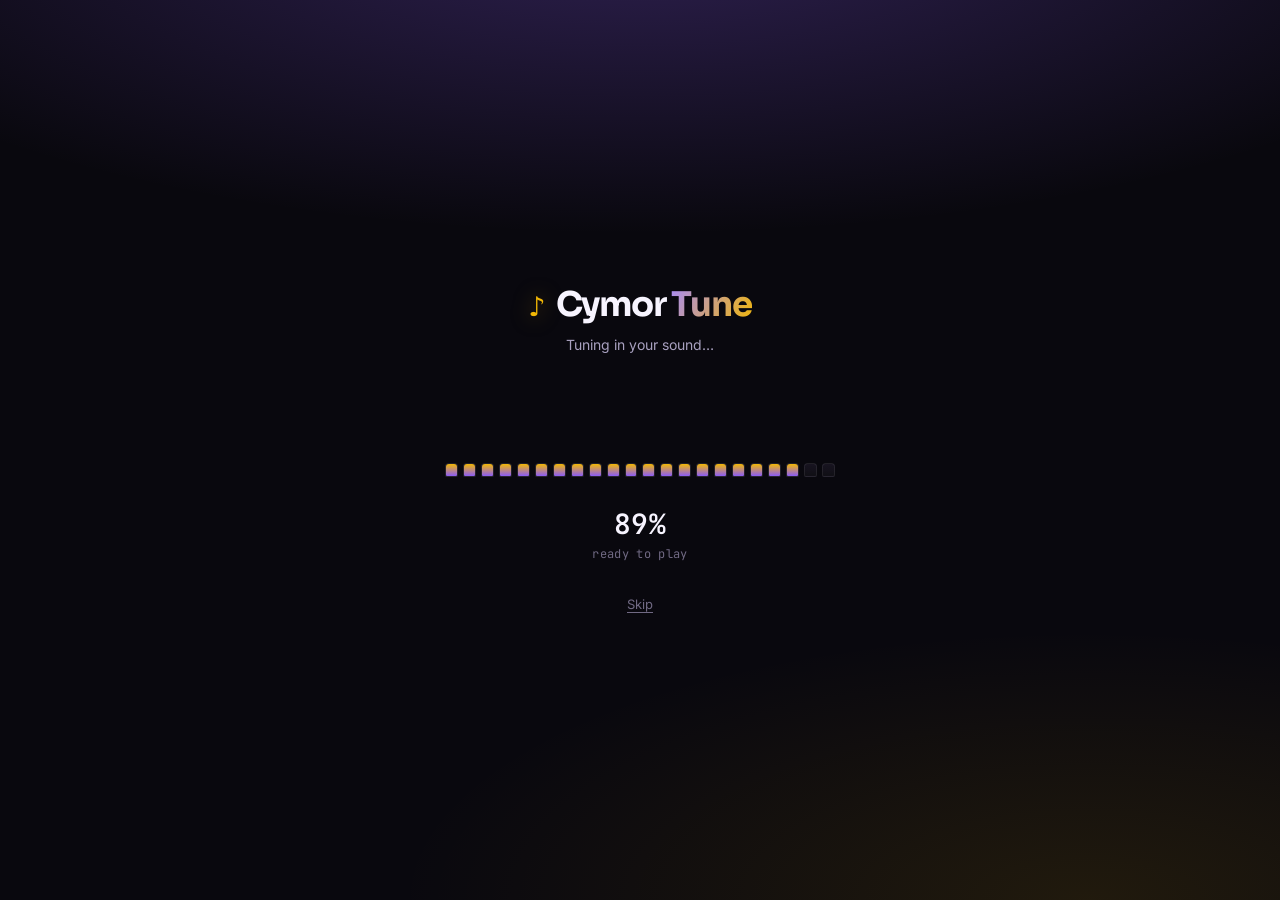
==== commit 97e2d9b4: "Update print statement from 'Hello' to 'Goodbye'" ====
--- a/index.html
+++ b/index.html
@@ -1,1817 +1,263 @@
 <!DOCTYPE html>
 <html lang="en">
 <head>
-  <meta charset="UTF-8">
-
-  <meta
-    name="viewport"
-    content="width=device-width, initial-scale=1.0, viewport-fit=cover"
-  >
-
-  <meta
-    name="theme-color"
-    content="#0a0910"
-  >
-
-  <meta
-    name="description"
-    content="Cymor Tune — discover, stream and download your favorite music."
-  >
-
-  <meta
-    name="mobile-web-app-capable"
-    content="yes"
-  >
-
-  <meta
-    name="apple-mobile-web-app-capable"
-    content="yes"
-  >
-
-  <meta
-    name="apple-mobile-web-app-status-bar-style"
-    content="black-translucent"
-  >
-
-  <title>Cymor Tune</title>
-
-  <link rel="manifest" href="manifest.json">
-
-  <link
-    rel="icon"
-    href="data:image/svg+xml,<svg xmlns=%22http://www.w3.org/2000/svg%22 viewBox=%220 0 100 100%22><text y=%22.9em%22 font-size=%2290%22>🎵</text></svg>"
-  >
-
-  <link rel="preconnect" href="https://fonts.googleapis.com">
-  <link rel="preconnect" href="https://fonts.gstatic.com" crossorigin>
-
-  <link
-    href="https://fonts.googleapis.com/css2?family=Sora:wght@500;600;700;800&family=Inter:wght@400;500;600&family=JetBrains+Mono:wght@400;500;600&display=swap"
-    rel="stylesheet"
-  >
-
-  <link rel="stylesheet" href="style.css">
+<meta charset="UTF-8" />
+<meta name="viewport" content="width=device-width, initial-scale=1.0, viewport-fit=cover" />
+<title>Cymor Tune</title>
+<meta name="description" content="Stream and download music, powered by Cymor Tech Services." />
+<meta name="theme-color" content="#0A0910" />
+<link rel="manifest" href="manifest.json" />
+<link rel="icon" href="data:image/svg+xml,<svg xmlns=%22http://www.w3.org/2000/svg%22 viewBox=%220 0 100 100%22><text y=%22.9em%22 font-size=%2290%22>🎵</text></svg>" />
+<link rel="preconnect" href="https://fonts.googleapis.com" />
+<link rel="preconnect" href="https://fonts.gstatic.com" crossorigin />
+<link href="https://fonts.googleapis.com/css2?family=Sora:wght@500;600;700;800&family=Inter:wght@400;500;600&family=JetBrains+Mono:wght@400;500;600&display=swap" rel="stylesheet" />
+<link rel="stylesheet" href="style.css" />
 </head>
-
 <body>
 
-<!-- ================================================================
-     LANDING / STARTUP
-     ================================================================ -->
-
-<section
-  id="landing"
-  class="landing"
-  aria-label="Cymor Tune loading"
->
-
-  <div
-    id="notesField"
-    class="notes-field"
-    aria-hidden="true"
-  ></div>
+<!-- ============================= LANDING / LOADER (5s) ============================= -->
+<section id="landing" class="landing">
+  <div class="notes-field" id="notesField" aria-hidden="true"></div>
 
   <div class="landing-content">
-
     <div class="brand">
-
-      <span
-        class="brand-mark"
-        aria-hidden="true"
-      >♪</span>
-
-      <h1 class="brand-name">
-        Cymor <em>Tune</em>
-      </h1>
-
-    </div>
-
-    <p class="brand-tagline">
-      Your sound. Your way.
-    </p>
-
-    <div
-      id="keyLoader"
-      class="key-loader"
-      role="progressbar"
-      aria-label="Loading Cymor Tune"
-      aria-valuemin="0"
-      aria-valuemax="100"
-      aria-valuenow="0"
-    >
-
-      <div
-        id="keysRow"
-        class="keys"
-        aria-hidden="true"
-      ></div>
-
+      <span class="brand-mark">♪</span>
+      <h1 class="brand-name">Cymor <em>Tune</em></h1>
+    </div>
+    <p class="brand-tagline">Tuning in your sound&hellip;</p>
+
+    <div class="key-loader" id="keyLoader" role="progressbar" aria-valuemin="0" aria-valuemax="100" aria-valuenow="0">
+      <div class="keys" id="keysRow"></div>
     </div>
 
     <div class="loader-readout">
-
-      <span
-        id="loaderPercent"
-        class="loader-percent"
-      >
-        00%
-      </span>
-
-      <span
-        id="loaderLabel"
-        class="loader-label"
-      >
-        preparing your sound
-      </span>
-
-    </div>
-
-    <button
-      id="skipLoader"
-      class="skip-btn"
-      type="button"
-    >
-      Continue
-    </button>
-
-  </div>
-
+      <span class="loader-percent" id="loaderPercent">00%</span>
+      <span class="loader-label" id="loaderLabel">warming up the strings</span>
+    </div>
+
+    <button class="skip-btn" id="skipLoader" type="button">Skip</button>
+  </div>
 </section>
 
-
-<!-- ================================================================
-     APPLICATION
-     ================================================================ -->
-
-<main
-  id="app"
-  class="app hidden"
->
-
-  <!-- ==============================================================
-       HOME
-       ============================================================== -->
-
-  <section
-    id="view-home"
-    class="view active-view"
-    aria-label="Home"
-  >
-
+<!-- ============================= APP SHELL ============================= -->
+<div id="app" class="app hidden">
+
+  <!-- ---------- HOME ---------- -->
+  <section id="view-home" class="view active-view">
     <header class="topbar">
-
       <div class="topbar-brand">
-
-        <span
-          class="topbar-mark"
-          aria-hidden="true"
-        >♪</span>
-
+        <span class="topbar-mark">♪</span>
         <span>Cymor Tune</span>
-
-      </div>
-
-      <div
-        id="connectionStatus"
-        class="connection-status"
-        aria-live="polite"
-      >
-        Ready
-      </div>
-
+      </div>
     </header>
 
-
-    <!-- SEARCH -->
-
     <div class="search-wrap">
-
-      <form
-        id="searchForm"
-        class="search-bar"
-        autocomplete="off"
-        novalidate
-      >
-
-        <svg
-          class="search-icon"
-          viewBox="0 0 24 24"
-          width="19"
-          height="19"
-          fill="none"
-          stroke="currentColor"
-          stroke-width="2"
-          stroke-linecap="round"
-          aria-hidden="true"
-        >
-          <circle
-            cx="11"
-            cy="11"
-            r="7"
-          ></circle>
-
-          <line
-            x1="21"
-            y1="21"
-            x2="16.65"
-            y2="16.65"
-          ></line>
-        </svg>
-
-
-        <input
-          id="searchInput"
-          type="search"
-          inputmode="search"
-          enterkeyhint="search"
-          placeholder="Search songs, artists..."
-          aria-label="Search songs or artists"
-          spellcheck="false"
-          autocapitalize="off"
-          autocomplete="off"
-        >
-
-
-        <button
-          id="clearSearch"
-          class="search-clear hidden"
-          type="button"
-          aria-label="Clear search"
-        >
-          ×
+      <form id="searchForm" class="search-bar" autocomplete="off">
+        <svg class="search-icon" viewBox="0 0 24 24" width="18" height="18" fill="none" stroke="currentColor" stroke-width="2"><circle cx="11" cy="11" r="7"/><line x1="21" y1="21" x2="16.65" y2="16.65"/></svg>
+        <input id="searchInput" type="text" placeholder="Search a song, artist, or paste a link…" required />
+      </form>
+      <div id="suggestBox" class="suggest-box hidden"></div>
+    </div>
+
+    <div class="chip-section">
+      <div class="chip-section-head">
+        <h3>Recent Searches</h3>
+        <button id="clearRecentsInline" class="chip-clear-link" type="button">clear</button>
+      </div>
+      <div id="recentsRow" class="chip-row"></div>
+    </div>
+
+    <div class="chip-section">
+      <h3>Browse Categories</h3>
+      <div id="categoriesRow" class="chip-row"></div>
+    </div>
+
+    <div class="results-heading" id="resultsHeading">
+      <h3>Results</h3>
+    </div>
+
+    <div id="homeContent" class="home-content">
+      <div class="empty-state">
+        <span class="empty-glyph">♫</span>
+        <p>Search any song, artist, or YouTube link — or tap a category to start exploring.</p>
+      </div>
+    </div>
+  </section>
+
+  <!-- ---------- DOWNLOADS ---------- -->
+  <section id="view-downloads" class="view">
+    <header class="topbar"><div class="topbar-brand"><span>Downloads</span></div></header>
+    <div id="downloadsList" class="list-content">
+      <div class="empty-state">
+        <span class="empty-glyph">⬇</span>
+        <p>Nothing downloaded yet. Tracks you save will show up here.</p>
+      </div>
+    </div>
+  </section>
+
+  <!-- ---------- LIBRARY ---------- -->
+  <section id="view-library" class="view">
+    <header class="topbar"><div class="topbar-brand"><span>Library</span></div></header>
+    <div id="libraryList" class="list-content">
+      <div class="empty-state">
+        <span class="empty-glyph">♥</span>
+        <p>Your library is empty. Tap the heart on any track to save it here.</p>
+      </div>
+    </div>
+  </section>
+
+  <!-- ---------- SETTINGS ---------- -->
+  <section id="view-settings" class="view">
+    <header class="topbar"><div class="topbar-brand"><span>Settings</span></div></header>
+    <div class="settings-content">
+
+      <div class="settings-card">
+        <h3>Appearance</h3>
+        <div class="settings-row">
+          <span>Theme</span>
+          <div class="theme-toggle" id="themeToggle">
+            <button class="theme-opt active" data-theme="dark" type="button">Dark</button>
+            <button class="theme-opt" data-theme="light" type="button">Light</button>
+          </div>
+        </div>
+      </div>
+
+      <div class="settings-card">
+        <h3>Library &amp; Data</h3>
+        <button class="settings-action" id="clearLibraryBtn" type="button">
+          <span>Clear Library</span>
+          <span class="settings-action-hint">Remove all saved tracks</span>
         </button>
-
-
-        <button
-          id="searchButton"
-          class="search-submit"
-          type="submit"
-          aria-label="Search"
-        >
-
-          <svg
-            viewBox="0 0 24 24"
-            width="18"
-            height="18"
-            fill="none"
-            stroke="currentColor"
-            stroke-width="2"
-            stroke-linecap="round"
-            aria-hidden="true"
-          >
-            <path d="M5 12h14"></path>
-            <path d="M13 6l6 6-6 6"></path>
-          </svg>
-
+        <button class="settings-action" id="clearDownloadsBtn" type="button">
+          <span>Clear Downloads History</span>
+          <span class="settings-action-hint">Files stay on device, only the list clears</span>
         </button>
-
-      </form>
-
-
-      <div class="search-tools">
-
-        <button
-          id="pasteLinkButton"
-          class="secondary-action"
-          type="button"
-        >
-          <span aria-hidden="true">↗</span>
-          Paste YouTube link
+        <button class="settings-action" id="clearRecentsBtn" type="button">
+          <span>Clear Recent Searches</span>
+          <span class="settings-action-hint">Reset your search history</span>
         </button>
-
-        <button
-          id="clearResultsButton"
-          class="secondary-action hidden"
-          type="button"
-        >
-          Clear results
-        </button>
-
-      </div>
-
-    </div>
-
-
-    <!-- SEARCH STATUS -->
-
-    <div
-      id="searchStatus"
-      class="search-status hidden"
-      aria-live="polite"
-    >
-
-      <span
-        id="searchStatusText"
-      >
-        Searching...
-      </span>
-
-    </div>
-
-
-    <!-- HOME CONTENT -->
-
-    <div
-      id="homeContent"
-      class="home-content"
-    >
-
-      <!-- WELCOME -->
-
-      <div
-        id="homeWelcome"
-        class="welcome-state"
-      >
-
-        <div
-          class="welcome-icon"
-          aria-hidden="true"
-        >
-          ♫
-        </div>
-
-        <h2>
-          Find your sound
-        </h2>
-
-        <p>
-          Search for a song or artist and start listening instantly.
-        </p>
-
-        <div class="welcome-hints">
-
-          <span>Fast search</span>
-          <span>MP3 streaming</span>
-          <span>MP4 video</span>
-
-        </div>
-
-      </div>
-
-
-      <!-- LOADING -->
-
-      <div
-        id="searchLoading"
-        class="search-loading hidden"
-        aria-live="polite"
-      >
-
-        <div
-          class="loading-eq"
-          aria-hidden="true"
-        >
-          <span></span>
-          <span></span>
-          <span></span>
-          <span></span>
-          <span></span>
-        </div>
-
-        <p>
-          Finding your music...
-        </p>
-
-      </div>
-
-
-      <!-- RESULTS -->
-
-      <div
-        id="searchResults"
-        class="search-results"
-        aria-live="polite"
-      ></div>
-
-
-      <!-- EMPTY -->
-
-      <div
-        id="searchEmpty"
-        class="empty-state hidden"
-      >
-
-        <span
-          class="empty-glyph"
-          aria-hidden="true"
-        >
-          ♫
-        </span>
-
-        <h3>
-          No results
-        </h3>
-
-        <p>
-          We couldn't find anything matching your search.
-        </p>
-
-      </div>
-
-
-      <!-- ERROR -->
-
-      <div
-        id="searchError"
-        class="empty-state error-state hidden"
-      >
-
-        <span
-          class="empty-glyph"
-          aria-hidden="true"
-        >
-          !
-        </span>
-
-        <h3>
-          Search unavailable
-        </h3>
-
-        <p id="searchErrorText">
-          Something went wrong while searching.
-        </p>
-
-        <button
-          id="retrySearch"
-          class="retry-btn"
-          type="button"
-        >
-          Try again
-        </button>
-
-      </div>
-
-    </div>
-
-  </section>
-
-
-  <!-- ==============================================================
-       DOWNLOADS
-       ============================================================== -->
-
-  <section
-    id="view-downloads"
-    class="view"
-    aria-label="Downloads"
-  >
-
-    <header class="topbar">
-
-      <div class="topbar-brand">
-
-        <span
-          class="topbar-mark"
-          aria-hidden="true"
-        >↓</span>
-
-        <span>Downloads</span>
-
-      </div>
-
-    </header>
-
-
-    <div
-      id="downloadsList"
-      class="list-content"
-    >
-
-      <div class="empty-state">
-
-        <span
-          class="empty-glyph"
-          aria-hidden="true"
-        >
-          ↓
-        </span>
-
-        <h3>
-          No downloads yet
-        </h3>
-
-        <p>
-          Your downloaded music and videos will appear here.
-        </p>
-
-      </div>
-
-    </div>
-
-  </section>
-
-
-  <!-- ==============================================================
-       LIBRARY
-       ============================================================== -->
-
-  <section
-    id="view-library"
-    class="view"
-    aria-label="Library"
-  >
-
-    <header class="topbar">
-
-      <div class="topbar-brand">
-
-        <span
-          class="topbar-mark"
-          aria-hidden="true"
-        >♥</span>
-
-        <span>Library</span>
-
-      </div>
-
-    </header>
-
-
-    <div
-      id="libraryList"
-      class="list-content"
-    >
-
-      <div class="empty-state">
-
-        <span
-          class="empty-glyph"
-          aria-hidden="true"
-        >
-          ♥
-        </span>
-
-        <h3>
-          Your library is empty
-        </h3>
-
-        <p>
-          Save tracks you love and they'll appear here.
-        </p>
-
-      </div>
-
-    </div>
-
-  </section>
-
-
-  <!-- ==============================================================
-       SETTINGS
-       ============================================================== -->
-
-  <section
-    id="view-settings"
-    class="view"
-    aria-label="Settings"
-  >
-
-    <header class="topbar">
-
-      <div class="topbar-brand">
-
-        <span
-          class="topbar-mark"
-          aria-hidden="true"
-        >⚙</span>
-
-        <span>Settings</span>
-
-      </div>
-
-    </header>
-
-
-    <div class="settings-content">
-
-      <!-- APPEARANCE -->
+      </div>
 
       <div class="settings-card">
-
-        <div class="settings-section-heading">
-
-          <div
-            class="settings-section-icon"
-            aria-hidden="true"
-          >
-            ◐
-          </div>
-
-          <div>
-
-            <h3>
-              Appearance
-            </h3>
-
-            <p>
-              Make Cymor Tune feel like yours.
-            </p>
-
-          </div>
-
-        </div>
-
-
-        <div class="theme-picker">
-
-          <button
-            type="button"
-            class="theme-option active"
-            data-theme="dark"
-            aria-pressed="true"
-          >
-
-            <span
-              class="theme-option-icon"
-              aria-hidden="true"
-            >
-              ☾
-            </span>
-
-            <span class="theme-option-text">
-
-              <strong>
-                Dark
-              </strong>
-
-              <small>
-                Easy on the eyes
-              </small>
-
-            </span>
-
-            <span
-              class="theme-check"
-              aria-hidden="true"
-            >
-              ✓
-            </span>
-
-          </button>
-
-
-          <button
-            type="button"
-            class="theme-option"
-            data-theme="light"
-            aria-pressed="false"
-          >
-
-            <span
-              class="theme-option-icon"
-              aria-hidden="true"
-            >
-              ☀
-            </span>
-
-            <span class="theme-option-text">
-
-              <strong>
-                Light
-              </strong>
-
-              <small>
-                Bright and clean
-              </small>
-
-            </span>
-
-            <span
-              class="theme-check"
-              aria-hidden="true"
-            >
-              ✓
-            </span>
-
-          </button>
-
-        </div>
-
-      </div>
-
-
-      <!-- MEDIA QUALITY -->
-
-      <div class="settings-card">
-
-        <div class="settings-section-heading">
-
-          <div
-            class="settings-section-icon"
-            aria-hidden="true"
-          >
-            ◉
-          </div>
-
-          <div>
-
-            <h3>
-              Media quality
-            </h3>
-
-            <p>
-              Choose your preferred download quality.
-            </p>
-
-          </div>
-
-        </div>
-
-
-        <div class="settings-row">
-
-          <div>
-
-            <span>
-              Audio
-            </span>
-
-            <small>
-              MP3 quality
-            </small>
-
-          </div>
-
-
-          <select
-            id="defaultAudioQuality"
-            class="settings-select"
-            aria-label="Default audio quality"
-          >
-
-            <option value="128">
-              128 kbps
-            </option>
-
-            <option value="320">
-              320 kbps
-            </option>
-
-          </select>
-
-        </div>
-
-
-        <div class="settings-row">
-
-          <div>
-
-            <span>
-              Video
-            </span>
-
-            <small>
-              MP4 quality
-            </small>
-
-          </div>
-
-
-          <select
-            id="defaultVideoQuality"
-            class="settings-select"
-            aria-label="Default video quality"
-          >
-
-            <option value="360">
-              360p
-            </option>
-
-            <option value="720" selected>
-              720p
-            </option>
-
-            <option value="1080">
-              1080p
-            </option>
-
-          </select>
-
-        </div>
-
-      </div>
-
-
-      <!-- ABOUT -->
+        <h3>About App</h3>
+        <div class="settings-row"><span>App</span><span>Cymor Tune</span></div>
+        <div class="settings-row"><span>Version</span><span>v1.0</span></div>
+        <p class="about-footnote">Stream and download music, powered by Cymor Tech Services.</p>
+      </div>
 
       <div class="settings-card about-card">
-
-        <div class="settings-section-heading">
-
-          <div
-            class="settings-section-icon gold"
-            aria-hidden="true"
-          >
-            ♪
-          </div>
-
-          <div>
-
-            <h3>
-              About Cymor Tune
-            </h3>
-
-            <p>
-              The story behind the music.
-            </p>
-
-          </div>
-
-        </div>
-
-
-        <div class="about-hero">
-
-          <div
-            class="about-logo"
-            aria-hidden="true"
-          >
-            ♪
-          </div>
-
-          <div>
-
-            <h2>
-              Cymor <span>Tune</span>
-            </h2>
-
-            <p>
-              Music, simplified.
-            </p>
-
-          </div>
-
-        </div>
-
-
-        <div class="credits-list">
-
-          <div class="credit-item">
-
-            <span
-              class="credit-icon"
-              aria-hidden="true"
-            >
-              ◆
-            </span>
-
-            <div class="credit-content">
-
-              <span class="credit-label">
-                Developer
-              </span>
-
-              <strong>
-                Legendary Smiley Cymor
-              </strong>
-
-              <small>
-                Design, development &amp; engineering
-              </small>
-
-            </div>
-
-          </div>
-
-
-          <div class="credit-item">
-
-            <span
-              class="credit-icon"
-              aria-hidden="true"
-            >
-              ✦
-            </span>
-
-            <div class="credit-content">
-
-              <span class="credit-label">
-                Idea by
-              </span>
-
-              <strong>
-                Joyce
-              </strong>
-
-              <small>
-                Original idea &amp; inspiration
-              </small>
-
-            </div>
-
-          </div>
-
-
-          <div class="credit-item">
-
-            <span
-              class="credit-icon"
-              aria-hidden="true"
-            >
-              ◈
-            </span>
-
-            <div class="credit-content">
-
-              <span class="credit-label">
-                Built by
-              </span>
-
-              <strong>
-                Cymor Tech Services
-              </strong>
-
-              <small>
-                Building useful technology for everyone
-              </small>
-
-            </div>
-
-          </div>
-
-        </div>
-
-
-        <div class="about-description">
-
-          <p>
-            Cymor Tune is a music-focused project built to make
-            discovering and enjoying music simple, fast and beautiful.
-          </p>
-
-        </div>
-
-
-        <div class="app-meta">
-
-          <div class="meta-item">
-
-            <span>
-              Version
-            </span>
-
-            <strong>
-              1.0.0
-            </strong>
-
-          </div>
-
-
-          <div class="meta-item">
-
-            <span>
-              Platform
-            </span>
-
-            <strong>
-              Progressive Web App
-            </strong>
-
-          </div>
-
-
-          <div class="meta-item">
-
-            <span>
-              Made in
-            </span>
-
-            <strong>
-              Kenya 🇰🇪
-            </strong>
-
-          </div>
-
-        </div>
-
-
-        <div class="about-footer">
-          Made with ♫ by Cymor
-        </div>
-
-      </div>
-
-
-      <!-- PROJECT -->
-
-      <div class="settings-card project-card">
-
-        <div class="settings-section-heading">
-
-          <div
-            class="settings-section-icon"
-            aria-hidden="true"
-          >
-            ⚡
-          </div>
-
-          <div>
-
-            <h3>
-              The Project
-            </h3>
-
-            <p>
-              More than just another music app.
-            </p>
-
-          </div>
-
-        </div>
-
-
-        <p class="project-text">
-
-          Cymor Tune is part of the growing Cymor ecosystem —
-          a collection of technology projects focused on creating
-          practical digital experiences.
-
-        </p>
-
-
-        <div class="project-badge">
-
-          <span>
-            CYMOR
-          </span>
-
-          <small>
-            TECH SERVICES
-          </small>
-
-        </div>
-
-      </div>
-
-    </div>
-
-  </section>
-
-
-  <!-- ==============================================================
-       BOTTOM NAVIGATION
-       ============================================================== -->
-
-  <nav
-    class="bottom-nav"
-    aria-label="Main navigation"
-  >
-
-    <button
-      class="nav-btn active"
-      data-view="home"
-      type="button"
-      aria-current="page"
-    >
-
-      <svg
-        viewBox="0 0 24 24"
-        width="22"
-        height="22"
-        fill="none"
-        stroke="currentColor"
-        stroke-width="2"
-        aria-hidden="true"
-      >
-
-        <path d="M3 11l9-8 9 8"></path>
-        <path d="M5 10v10h14V10"></path>
-
-      </svg>
-
-      <span>
-        Home
-      </span>
-
-    </button>
-
-
-    <button
-      class="nav-btn"
-      data-view="downloads"
-      type="button"
-    >
-
-      <svg
-        viewBox="0 0 24 24"
-        width="22"
-        height="22"
-        fill="none"
-        stroke="currentColor"
-        stroke-width="2"
-        aria-hidden="true"
-      >
-
-        <path d="M12 3v12"></path>
-        <path d="M7 11l5 5 5-5"></path>
-        <path d="M5 21h14"></path>
-
-      </svg>
-
-      <span>
-        Downloads
-      </span>
-
-    </button>
-
-
-    <button
-      class="nav-btn"
-      data-view="library"
-      type="button"
-    >
-
-      <svg
-        viewBox="0 0 24 24"
-        width="22"
-        height="22"
-        fill="none"
-        stroke="currentColor"
-        stroke-width="2"
-        aria-hidden="true"
-      >
-
-        <rect
-          x="3"
-          y="4"
-          width="4"
-          height="16"
-        ></rect>
-
-        <rect
-          x="10"
-          y="8"
-          width="4"
-          height="12"
-        ></rect>
-
-        <rect
-          x="17"
-          y="2"
-          width="4"
-          height="18"
-        ></rect>
-
-      </svg>
-
-      <span>
-        Library
-      </span>
-
-    </button>
-
-
-    <button
-      class="nav-btn"
-      data-view="settings"
-      type="button"
-    >
-
-      <svg
-        viewBox="0 0 24 24"
-        width="22"
-        height="22"
-        fill="none"
-        stroke="currentColor"
-        stroke-width="2"
-        aria-hidden="true"
-      >
-
-        <circle
-          cx="12"
-          cy="12"
-          r="3"
-        ></circle>
-
-        <path
-          d="M19.4 15a1.65 1.65 0 00.33 1.82l.06.06a2 2 0 11-2.83 2.83l-.06-.06a1.65 1.65 0 00-1.82-.33 1.65 1.65 0 00-1 1.51V21a2 2 0 01-4 0v-.09A1.65 1.65 0 009 19.4a1.65 1.65 0 00-1.82.33l-.06.06a2 2 0 11-2.83-2.83l.06-.06A1.65 1.65 0 004.6 15a1.65 1.65 0 00-1.51-1H3a2 2 0 010-4h.09A1.65 1.65 0 004.6 9a1.65 1.65 0 00-.33-1.82l-.06-.06a2 2 0 112.83-2.83l.06.06A1.65 1.65 0 009 4.6a1.65 1.65 0 001-1.51V3a2 2 0 014 0v.09a1.65 1.65 0 001 1.51 1.65 1.65 0 001.82-.33l.06-.06a2 2 0 112.83 2.83l-.06.06A1.65 1.65 0 0019.4 9a1.65 1.65 0 001.51 1H21a2 2 0 010 4h-.09a1.65 1.65 0 00-1.51 1z"
-        ></path>
-
-      </svg>
-
-      <span>
-        Settings
-      </span>
-
-    </button>
-
+        <h3>Credits</h3>
+        <div class="settings-row"><span>Developer</span><span>Legendary Smiley Cymor</span></div>
+        <div class="settings-row"><span>Idea by</span><span>Joyce</span></div>
+        <p class="about-footnote">Built by Cymor Tech Services &mdash; Nairobi, Kenya.</p>
+      </div>
+
+    </div>
+  </section>
+
+  <!-- ---------- BOTTOM NAV ---------- -->
+  <nav class="bottom-nav">
+    <button class="nav-btn active" data-view="home" type="button">
+      <svg viewBox="0 0 24 24" width="22" height="22" fill="none" stroke="currentColor" stroke-width="2"><path d="M3 11l9-8 9 8"/><path d="M5 10v10h14V10"/></svg>
+      <span>Home</span>
+    </button>
+    <button class="nav-btn" data-view="downloads" type="button">
+      <svg viewBox="0 0 24 24" width="22" height="22" fill="none" stroke="currentColor" stroke-width="2"><path d="M12 3v12"/><path d="M7 11l5 5 5-5"/><path d="M5 21h14"/></svg>
+      <span>Downloads</span>
+    </button>
+    <button class="nav-btn" data-view="library" type="button">
+      <svg viewBox="0 0 24 24" width="22" height="22" fill="none" stroke="currentColor" stroke-width="2"><rect x="3" y="4" width="4" height="16"/><rect x="10" y="8" width="4" height="12"/><rect x="17" y="2" width="4" height="18"/></svg>
+      <span>Library</span>
+    </button>
+    <button class="nav-btn" data-view="settings" type="button">
+      <svg viewBox="0 0 24 24" width="22" height="22" fill="none" stroke="currentColor" stroke-width="2"><circle cx="12" cy="12" r="3"/><path d="M19.4 15a1.65 1.65 0 00.33 1.82l.06.06a2 2 0 11-2.83 2.83l-.06-.06a1.65 1.65 0 00-1.82-.33 1.65 1.65 0 00-1 1.51V21a2 2 0 01-4 0v-.09A1.65 1.65 0 009 19.4a1.65 1.65 0 00-1.82.33l-.06.06a2 2 0 11-2.83-2.83l.06-.06A1.65 1.65 0 004.6 15a1.65 1.65 0 00-1.51-1H3a2 2 0 010-4h.09A1.65 1.65 0 004.6 9a1.65 1.65 0 00-.33-1.82l-.06-.06a2 2 0 112.83-2.83l.06.06A1.65 1.65 0 009 4.6a1.65 1.65 0 001-1.51V3a2 2 0 014 0v.09a1.65 1.65 0 001 1.51 1.65 1.65 0 001.82-.33l.06-.06a2 2 0 112.83 2.83l-.06.06A1.65 1.65 0 0019.4 9a1.65 1.65 0 001.51 1H21a2 2 0 010 4h-.09a1.65 1.65 0 00-1.51 1z"/></svg>
+      <span>Settings</span>
+    </button>
   </nav>
-
-</main>
-
-
-<!-- ================================================================
-     GLOBAL OVERLAY
-     ================================================================ -->
-
-<div
-  id="overlay"
-  class="overlay hidden"
-  aria-hidden="true"
->
-
-  <div
-    class="overlay-card"
-    role="status"
-    aria-live="polite"
-  >
-
-    <div
-      id="miniEq"
-      class="mini-eq"
-      aria-hidden="true"
-    ></div>
-
-    <p
-      id="overlayText"
-      class="overlay-text"
-    >
-      Working...
-    </p>
-
-  </div>
-
-</div>
-
-
-<!-- ================================================================
-     TOAST
-     ================================================================ -->
-
-<div
-  id="toast"
-  class="toast hidden"
-  role="status"
-  aria-live="polite"
-></div>
-
-
-<!-- ================================================================
-     PREMIUM AUDIO PLAYER
-     Spotify-inspired structure
-     ================================================================ -->
-
-<section
-  id="audioPlayerSheet"
-  class="media-player audio-player hidden"
-  aria-label="Audio player"
->
-
-  <div class="player-top-line">
-
-    <span class="player-mode">
-      NOW PLAYING
-    </span>
-
-    <button
-      id="audioPlayerClose"
-      class="player-close"
-      type="button"
-      aria-label="Close audio player"
-    >
-      ×
-    </button>
-
-  </div>
-
-
-  <div class="audio-player-art">
-
-    <img
-      id="audioPlayerThumb"
-      src=""
-      alt=""
-      class="audio-art"
-    >
-
-    <div
-      class="audio-art-overlay"
-      aria-hidden="true"
-    >
-      ♪
-    </div>
-
-  </div>
-
-
-  <div class="audio-player-info">
-
-    <h2
-      id="audioPlayerTitle"
-      class="audio-title"
-    >
-      Nothing playing
-    </h2>
-
-    <p
-      id="audioPlayerChannel"
-      class="audio-channel"
-    >
-      &nbsp;
-    </p>
-
-  </div>
-
-
-  <!-- AUDIO PROGRESS -->
-
-  <div class="audio-progress-area">
-
-    <input
-      id="audioProgress"
-      class="audio-progress"
-      type="range"
-      min="0"
-      max="100"
-      value="0"
-      step="0.1"
-      aria-label="Audio progress"
-    >
-
-    <div class="audio-time">
-
-      <span id="audioCurrentTime">
-        0:00
-      </span>
-
-      <span id="audioDuration">
-        0:00
-      </span>
-
-    </div>
-
-  </div>
-
-
-  <!-- AUDIO CONTROLS -->
-
-  <div class="audio-main-controls">
-
-    <button
-      id="audioShuffle"
-      class="player-control secondary-control"
-      type="button"
-      aria-label="Shuffle"
-      title="Shuffle"
-    >
-      ⤨
-    </button>
-
-
-    <button
-      id="audioPrevious"
-      class="player-control"
-      type="button"
-      aria-label="Previous"
-      title="Previous"
-    >
-      ⏮
-    </button>
-
-
-    <button
-      id="audioPlayPause"
-      class="audio-play-button"
-      type="button"
-      aria-label="Play"
-    >
-      ▶
-    </button>
-
-
-    <button
-      id="audioNext"
-      class="player-control"
-      type="button"
-      aria-label="Next"
-      title="Next"
-    >
-      ⏭
-    </button>
-
-
-    <button
-      id="audioRepeat"
-      class="player-control secondary-control"
-      type="button"
-      aria-label="Repeat"
-      title="Repeat"
-    >
-      ↻
-    </button>
-
-  </div>
-
-
-  <!-- AUDIO SECONDARY CONTROLS -->
-
-  <div class="audio-secondary-controls">
-
-    <div class="volume-control">
-
-      <button
-        id="audioMute"
-        class="small-player-button"
-        type="button"
-        aria-label="Mute"
-      >
-        🔊
-      </button>
-
-      <input
-        id="audioVolume"
-        class="volume-slider"
-        type="range"
-        min="0"
-        max="1"
-        value="1"
-        step="0.01"
-        aria-label="Volume"
-      >
-
-    </div>
-
-
-    <div class="audio-actions">
-
-      <button
-        id="audioDownload"
-        class="player-action-button"
-        type="button"
-      >
-        <span aria-hidden="true">↓</span>
-        Download MP3
-      </button>
-
-      <button
-        id="audioQualityButton"
-        class="player-action-button"
-        type="button"
-      >
-        128 kbps
-      </button>
-
-    </div>
-
-  </div>
-
-
-  <audio
-    id="audioEl"
-    preload="none"
-  ></audio>
-
-</section>
-
-
-<!-- ================================================================
-     VIDEO PLAYER
-     YouTube-inspired structure
-     ================================================================ -->
-
-<section
-  id="videoPlayerSheet"
-  class="media-player video-player hidden"
-  aria-label="Video player"
->
-
-  <div class="video-header">
-
-    <button
-      id="videoBack"
-      class="video-header-button"
-      type="button"
-      aria-label="Close video player"
-    >
-      ‹
-    </button>
-
-    <div class="video-header-title">
-
-      <span>
-        Cymor Tune
-      </span>
-
-    </div>
-
-    <button
-      id="videoMore"
-      class="video-header-button"
-      type="button"
-      aria-label="More options"
-    >
-      ⋮
-    </button>
-
-  </div>
-
-
-  <!-- VIDEO -->
-
-  <div
-    id="videoContainer"
-    class="video-container"
-  >
-
-    <video
-      id="videoEl"
-      class="video-element"
-      preload="metadata"
-      playsinline
-    ></video>
-
-
-    <div
-      id="videoLoading"
-      class="video-loading hidden"
-      aria-hidden="true"
-    >
-
-      <div class="loading-spinner"></div>
-
-    </div>
-
-
-    <div
-      id="videoPlayOverlay"
-      class="video-play-overlay"
-    >
-
-      <button
-        id="videoCenterPlay"
-        class="video-center-play"
-        type="button"
-        aria-label="Play video"
-      >
-        ▶
-      </button>
-
-    </div>
-
-
-    <!-- VIDEO CONTROLS -->
-
-    <div
-      id="videoControls"
-      class="video-controls"
-    >
-
-      <div class="video-progress-row">
-
-        <input
-          id="videoProgress"
-          class="video-progress"
-          type="range"
-          min="0"
-          max="100"
-          value="0"
-          step="0.1"
-          aria-label="Video progress"
-        >
-
-      </div>
-
-
-      <div class="video-control-row">
-
-        <div class="video-control-left">
-
-          <button
-            id="videoPlayPause"
-            class="video-control-button"
-            type="button"
-            aria-label="Play"
-          >
-            ▶
-          </button>
-
-
-          <button
-            id="videoMute"
-            class="video-control-button"
-            type="button"
-            aria-label="Mute"
-          >
-            🔊
-          </button>
-
-
-          <span
-            id="videoTime"
-            class="video-time"
-          >
-            0:00 / 0:00
-          </span>
-
-        </div>
-
-
-        <div class="video-control-right">
-
-          <button
-            id="videoDownload"
-            class="video-control-button"
-            type="button"
-            aria-label="Download video"
-            title="Download MP4"
-          >
-            ↓
-          </button>
-
-
-          <button
-            id="videoQualityButton"
-            class="video-control-button quality-control"
-            type="button"
-            aria-label="Video quality"
-          >
-            720p
-          </button>
-
-
-          <button
-            id="videoFullscreen"
-            class="video-control-button"
-            type="button"
-            aria-label="Fullscreen"
-          >
-            ⛶
-          </button>
-
-        </div>
-
-      </div>
-
-    </div>
-
-  </div>
-
-
-  <!-- VIDEO INFORMATION -->
-
-  <div class="video-information">
-
-    <div class="video-title-row">
-
-      <h2
-        id="videoPlayerTitle"
-        class="video-title"
-      >
-        Nothing playing
-      </h2>
-
-      <button
-        id="videoSave"
-        class="video-save-button"
-        type="button"
-        aria-label="Save video"
-      >
-        ♡
-      </button>
-
-    </div>
-
-
-    <p
-      id="videoPlayerChannel"
-      class="video-channel"
-    >
-      &nbsp;
-    </p>
-
-
-    <div class="video-actions">
-
-      <button
-        id="videoLike"
-        class="video-action"
-        type="button"
-      >
-        ♡
-        <span>Like</span>
-      </button>
-
-
-      <button
-        id="videoShare"
-        class="video-action"
-        type="button"
-      >
-        ↗
-        <span>Share</span>
-      </button>
-
-
-      <button
-        id="videoDownloadBottom"
-        class="video-action download-action"
-        type="button"
-      >
-        ↓
-        <span>Download</span>
-      </button>
-
-    </div>
-
-
-    <div class="video-quality-panel hidden" id="videoQualityPanel">
-
-      <div class="quality-panel-title">
-        Video quality
-      </div>
-
-      <button
-        class="quality-option"
-        data-video-quality="360"
-        type="button"
-      >
-        <span>360p</span>
-        <small>Data saver</small>
-      </button>
-
-      <button
-        class="quality-option active"
-        data-video-quality="720"
-        type="button"
-      >
-        <span>720p</span>
-        <small>HD</small>
-      </button>
-
-      <button
-        class="quality-option"
-        data-video-quality="1080"
-        type="button"
-      >
-        <span>1080p</span>
-        <small>Full HD</small>
-      </button>
-
-    </div>
-
-  </div>
-
-</section>
-
-
-<!-- ================================================================
-     GLOBAL DOWNLOAD QUALITY MENU
-     ================================================================ -->
-
-<div
-  id="downloadQualityModal"
-  class="download-quality-modal hidden"
-  aria-hidden="true"
->
-
-  <div class="download-quality-backdrop"></div>
-
-  <div class="download-quality-card">
-
-    <div class="download-quality-header">
-
-      <div>
-
-        <span class="download-quality-eyebrow">
-          DOWNLOAD
-        </span>
-
-        <h3 id="downloadQualityTitle">
-          Choose quality
-        </h3>
-
-      </div>
-
-      <button
-        id="downloadQualityClose"
-        class="download-quality-close"
-        type="button"
-        aria-label="Close"
-      >
-        ×
-      </button>
-
-    </div>
-
-
-    <div
-      id="downloadQualityOptions"
-      class="download-quality-options"
-    ></div>
-
-  </div>
-
-</div>
-
-
-<!-- ================================================================
-     APP SCRIPT
-     ================================================================ -->
-
-<script
-  src="app.js"
-  defer
-></script>
-
+</div>
+
+<!-- ============================= OVERLAY (search / resolve / download progress) ============================= -->
+<div id="overlay" class="overlay hidden">
+  <div class="overlay-card">
+    <div class="mini-eq" id="miniEq"></div>
+    <p class="overlay-text" id="overlayText">Searching&hellip;</p>
+  </div>
+</div>
+
+<!-- ============================= TOAST ============================= -->
+<div id="toast" class="toast hidden"></div>
+
+<!-- ============================= AUDIO PLAYER (Spotify-style) ============================= -->
+<div id="audioPlayer" class="audio-player hidden">
+  <div class="audio-player-backdrop" id="audioPlayerBackdrop"></div>
+  <div class="audio-player-content">
+    <div class="audio-player-topbar">
+      <button id="audioPlayerClose" class="icon-btn" aria-label="Minimize player">
+        <svg viewBox="0 0 24 24" width="22" height="22" fill="none" stroke="currentColor" stroke-width="2"><path d="M6 9l6 6 6-6"/></svg>
+      </button>
+      <span class="audio-player-label">Now Playing</span>
+      <span style="width:22px"></span>
+    </div>
+
+    <div class="audio-player-art-wrap">
+      <img id="audioPlayerArt" class="audio-player-art" alt="" />
+    </div>
+
+    <div class="audio-player-meta">
+      <p id="audioPlayerTitle" class="audio-player-title">&nbsp;</p>
+      <p id="audioPlayerChannel" class="audio-player-channel">&nbsp;</p>
+    </div>
+
+    <div class="audio-player-progress">
+      <input id="audioSeek" class="seek-slider" type="range" min="0" max="100" value="0" />
+      <div class="audio-player-times">
+        <span id="audioCurrentTime">0:00</span>
+        <span id="audioDuration">0:00</span>
+      </div>
+    </div>
+
+    <div class="audio-player-controls">
+      <button id="audioSkipBack" class="icon-btn" aria-label="Back 10 seconds">
+        <svg viewBox="0 0 24 24" width="24" height="24" fill="none" stroke="currentColor" stroke-width="2"><path d="M1 4v6h6"/><path d="M3.51 15a9 9 0 102.13-9.36L1 10"/></svg>
+      </button>
+      <button id="audioPlayPause" class="play-circle" aria-label="Play or pause">
+        <svg id="playIcon" viewBox="0 0 24 24" width="28" height="28" fill="currentColor"><path d="M8 5v14l11-7z"/></svg>
+        <svg id="pauseIcon" viewBox="0 0 24 24" width="28" height="28" fill="currentColor" class="hidden"><rect x="6" y="5" width="4" height="14"/><rect x="14" y="5" width="4" height="14"/></svg>
+      </button>
+      <button id="audioSkipFwd" class="icon-btn" aria-label="Forward 10 seconds">
+        <svg viewBox="0 0 24 24" width="24" height="24" fill="none" stroke="currentColor" stroke-width="2"><path d="M23 4v6h-6"/><path d="M20.49 15a9 9 0 11-2.12-9.36L23 10"/></svg>
+      </button>
+    </div>
+
+    <button id="audioDownloadBtn" class="download-cta">
+      <svg viewBox="0 0 24 24" width="18" height="18" fill="none" stroke="currentColor" stroke-width="2"><path d="M12 3v12"/><path d="M7 11l5 5 5-5"/><path d="M5 21h14"/></svg>
+      Download MP3
+    </button>
+
+    <audio id="audioEl" preload="metadata"></audio>
+  </div>
+</div>
+
+<!-- ============================= VIDEO PLAYER (YouTube-style) ============================= -->
+<div id="videoPlayer" class="video-player hidden">
+  <div class="video-player-topbar">
+    <button id="videoPlayerClose" class="icon-btn light" aria-label="Close video">
+      <svg viewBox="0 0 24 24" width="24" height="24" fill="none" stroke="currentColor" stroke-width="2"><path d="M18 6L6 18"/><path d="M6 6l12 12"/></svg>
+    </button>
+    <span id="videoPlayerTitle" class="video-player-title">&nbsp;</span>
+    <button id="videoFullscreenBtn" class="icon-btn light" aria-label="Fullscreen">
+      <svg viewBox="0 0 24 24" width="20" height="20" fill="none" stroke="currentColor" stroke-width="2"><path d="M8 3H5a2 2 0 00-2 2v3"/><path d="M21 8V5a2 2 0 00-2-2h-3"/><path d="M3 16v3a2 2 0 002 2h3"/><path d="M16 21h3a2 2 0 002-2v-3"/></svg>
+    </button>
+  </div>
+  <div class="video-player-stage">
+    <video id="videoEl" controls playsinline></video>
+  </div>
+  <button id="videoDownloadBtn" class="download-cta video-download-cta">
+    <svg viewBox="0 0 24 24" width="18" height="18" fill="none" stroke="currentColor" stroke-width="2"><path d="M12 3v12"/><path d="M7 11l5 5 5-5"/><path d="M5 21h14"/></svg>
+    Download MP4
+  </button>
+</div>
+
+<script src="app.js"></script>
 </body>
-  </html>
+</html>
--- a/style.css
+++ b/style.css
@@ -1,37 +1,48 @@
 /* =========================================================================
    CYMOR TUNE
-   Global Design System
+   Premium Music + Video Experience
    ========================================================================= */
 
 :root {
-
-  --void: #0a0910;
-  --void-2: #100e1a;
-
-  --surface: rgba(30, 26, 46, 0.58);
-  --surface-solid: #1a1626;
-  --surface-raised: #211b30;
-
-  --border-soft: rgba(255, 255, 255, 0.08);
-  --border-medium: rgba(255, 255, 255, 0.13);
+  --void: #09080e;
+  --void-2: #100e17;
+
+  --surface: rgba(27, 23, 40, 0.78);
+  --surface-solid: #181421;
+  --surface-raised: #211b2d;
+  --surface-hover: #282136;
+
+  --border-soft: rgba(255, 255, 255, 0.075);
+  --border-medium: rgba(255, 255, 255, 0.14);
+  --border-strong: rgba(255, 255, 255, 0.22);
 
   --violet: #8b5cf6;
+  --violet-light: #a78bfa;
   --violet-deep: #5b21b6;
 
   --gold: #f2b705;
+  --gold-light: #ffd34d;
+
   --cyan: #2dd4bf;
   --danger: #ff5c7a;
-
-  --text: #f5f2ff;
-  --text-dim: #a49dc4;
-  --text-faint: #6f6890;
-
-  --overlay: rgba(6, 5, 10, 0.72);
-
-  --radius-xl: 26px;
+  --success: #36d399;
+
+  --text: #f7f4ff;
+  --text-dim: #a9a1c0;
+  --text-faint: #706983;
+
+  --overlay: rgba(5, 4, 9, 0.78);
+
+  --radius-xl: 28px;
   --radius-lg: 22px;
-  --radius-md: 14px;
-  --radius-sm: 9px;
+  --radius-md: 15px;
+  --radius-sm: 10px;
+
+  --shadow-soft:
+    0 10px 35px rgba(0, 0, 0, 0.25);
+
+  --shadow-heavy:
+    0 25px 80px rgba(0, 0, 0, 0.55);
 
   --font-display: 'Sora', system-ui, sans-serif;
   --font-body: 'Inter', system-ui, sans-serif;
@@ -46,22 +57,29 @@
    ========================================================================= */
 
 [data-theme="light"] {
-
   --void: #f7f5fb;
   --void-2: #eeeaf5;
 
-  --surface: rgba(255, 255, 255, 0.78);
+  --surface: rgba(255, 255, 255, 0.82);
   --surface-solid: #ffffff;
-  --surface-raised: #f3effa;
-
-  --border-soft: rgba(24, 18, 40, 0.09);
-  --border-medium: rgba(24, 18, 40, 0.15);
+  --surface-raised: #f2eef8;
+  --surface-hover: #ebe5f4;
+
+  --border-soft: rgba(24, 18, 40, 0.08);
+  --border-medium: rgba(24, 18, 40, 0.14);
+  --border-strong: rgba(24, 18, 40, 0.22);
 
   --text: #171322;
   --text-dim: #625a76;
   --text-faint: #8c849d;
 
-  --overlay: rgba(239, 235, 247, 0.72);
+  --overlay: rgba(239, 235, 247, 0.78);
+
+  --shadow-soft:
+    0 10px 35px rgba(40, 30, 60, 0.10);
+
+  --shadow-heavy:
+    0 25px 80px rgba(40, 30, 60, 0.18);
 
   color-scheme: light;
 }
@@ -77,14 +95,24 @@
   padding: 0;
 }
 
-
-html,
+html {
+  width: 100%;
+  min-height: 100%;
+  background: var(--void);
+  scroll-behavior: smooth;
+}
+
 body {
-
   width: 100%;
-  height: 100%;
-
-  background: var(--void);
+  min-height: 100vh;
+
+  background:
+    radial-gradient(
+      ellipse 100% 40% at 50% 0%,
+      rgba(139, 92, 246, 0.10),
+      transparent 60%
+    ),
+    var(--void);
 
   color: var(--text);
 
@@ -92,136 +120,130 @@
 
   -webkit-tap-highlight-color: transparent;
 
-  overscroll-behavior: none;
+  overscroll-behavior-y: none;
 
   transition:
     background-color 0.25s ease,
     color 0.25s ease;
-
-}
-
-
-body {
-  min-height: 100vh;
-}
-
+}
 
 button,
 input,
-select {
+select,
+textarea {
   font-family: inherit;
 }
 
-
 button {
+  border: none;
+  background: none;
+  color: inherit;
   cursor: pointer;
-  background: none;
-  border: none;
-  color: inherit;
-}
-
-
-img {
+}
+
+button:disabled {
+  cursor: not-allowed;
+  opacity: 0.55;
+}
+
+img,
+video {
   display: block;
   max-width: 100%;
 }
 
+img {
+  user-select: none;
+}
+
+a {
+  color: inherit;
+  text-decoration: none;
+}
 
 ul {
   list-style: none;
 }
 
-
 .hidden {
   display: none !important;
 }
 
+.no-scroll {
+  overflow: hidden !important;
+}
+
+::selection {
+  background: rgba(139, 92, 246, 0.35);
+  color: white;
+}
 
 @media (prefers-reduced-motion: reduce) {
-
   *,
   *::before,
   *::after {
-
     animation-duration: 0.001ms !important;
     animation-iteration-count: 1 !important;
     transition-duration: 0.001ms !important;
-
+    scroll-behavior: auto !important;
   }
-
-}
-
-
-/* =========================================================================
-   LANDING
+}
+
+
+/* =========================================================================
+   LANDING SCREEN
    ========================================================================= */
 
 .landing {
-
   position: fixed;
-
   inset: 0;
 
   background:
     radial-gradient(
       ellipse 120% 60% at 50% -10%,
-      rgba(139, 92, 246, 0.28),
+      rgba(139, 92, 246, 0.30),
       transparent 60%
     ),
-
     radial-gradient(
       ellipse 90% 50% at 85% 100%,
       rgba(242, 183, 5, 0.10),
       transparent 60%
     ),
-
     var(--void);
 
   overflow: hidden;
 
-  z-index: 100;
-
-  display: flex;
-
-  align-items: center;
-
+  z-index: 1000;
+
+  display: flex;
+  align-items: center;
   justify-content: center;
-
-}
-
+}
 
 .notes-field {
-
   position: absolute;
-
   inset: 0;
 
   pointer-events: none;
 
   overflow: hidden;
-
-}
-
+}
 
 .falling-note {
-
   position: absolute;
-
   top: -10%;
 
   color: var(--violet);
 
   opacity: 0.35;
 
-  animation: fall linear infinite;
+  animation:
+    fall linear infinite;
 
   will-change: transform;
-
-}
-
+}
 
 @keyframes fall {
-
   0% {
     transform:
       translateY(-10vh)
@@ -235,46 +257,31 @@
       translateX(var(--drift, 20px))
       rotate(30deg);
   }
-
-}
-
+}
 
 .landing-content {
-
   position: relative;
-
   z-index: 1;
 
-  width: min(88vw, 380px);
-
-  display: flex;
-
+  width: min(88vw, 390px);
+
+  display: flex;
   flex-direction: column;
-
   align-items: center;
 
   text-align: center;
 
   gap: 28px;
-
-}
-
+}
 
 .brand {
-
-  display: flex;
-
+  display: flex;
   align-items: baseline;
-
   gap: 10px;
-
-}
-
+}
 
 .brand-mark {
-
-  font-size: 26px;
-
+  font-size: 27px;
   color: var(--gold);
 
   filter:
@@ -282,51 +289,40 @@
       0 0 10px
       rgba(242, 183, 5, 0.5)
     );
-
-}
-
+}
 
 .brand-name {
-
   font-family: var(--font-display);
 
   font-weight: 700;
 
   font-size: 34px;
 
-  letter-spacing: -0.02em;
-
-}
-
+  letter-spacing: -0.035em;
+}
 
 .brand-name em {
-
   font-style: normal;
 
   background:
     linear-gradient(
       120deg,
-      var(--violet),
+      var(--violet-light),
       var(--gold)
     );
 
   -webkit-background-clip: text;
-
   background-clip: text;
 
   color: transparent;
-
-}
-
+}
 
 .brand-tagline {
-
   color: var(--text-dim);
 
   font-size: 14px;
 
   margin-top: -18px;
-
 }
 
 
@@ -335,35 +331,24 @@
    ========================================================================= */
 
 .key-loader {
-
   width: 100%;
-
   height: 96px;
 
   display: flex;
-
   align-items: flex-end;
-
-}
-
+}
 
 .keys {
-
-  display: flex;
-
+  display: flex;
   align-items: flex-end;
 
   gap: 5px;
 
   width: 100%;
-
   height: 100%;
-
-}
-
+}
 
 .key {
-
   flex: 1;
 
   min-width: 6px;
@@ -375,7 +360,7 @@
     linear-gradient(
       180deg,
       var(--surface-solid),
-      rgba(255,255,255,0.03)
+      rgba(255, 255, 255, 0.03)
     );
 
   border:
@@ -389,17 +374,13 @@
 
   transition:
     height 0.35s
-    cubic-bezier(.4,0,.2,1);
-
-}
-
+    cubic-bezier(.4, 0, .2, 1);
+}
 
 .key::after {
-
   content: '';
 
   position: absolute;
-
   inset: 0;
 
   background:
@@ -409,21 +390,19 @@
       var(--violet)
     );
 
-  transform: scaleY(0);
+  transform:
+    scaleY(0);
 
   transform-origin: bottom;
 
   transition:
     transform 0.35s
-    cubic-bezier(.4,0,.2,1);
-
-}
-
+    cubic-bezier(.4, 0, .2, 1);
+}
 
 .key.filled::after {
   transform: scaleY(1);
 }
-
 
 .key.bounce {
   animation:
@@ -433,9 +412,7 @@
     infinite;
 }
 
-
 @keyframes keyBounce {
-
   0%,
   100% {
     height: var(--base-h, 20%);
@@ -444,25 +421,16 @@
   50% {
     height: var(--peak-h, 60%);
   }
-
-}
-
+}
 
 .loader-readout {
-
-  display: flex;
-
+  display: flex;
   flex-direction: column;
-
-  align-items: center;
-
+  align-items: center;
   gap: 4px;
-
-}
-
+}
 
 .loader-percent {
-
   font-family: var(--font-mono);
 
   font-size: 28px;
@@ -470,12 +438,9 @@
   font-weight: 600;
 
   letter-spacing: 0.02em;
-
-}
-
+}
 
 .loader-label {
-
   font-family: var(--font-mono);
 
   font-size: 12px;
@@ -483,12 +448,9 @@
   color: var(--text-faint);
 
   letter-spacing: 0.03em;
-
-}
-
+}
 
 .skip-btn {
-
   font-size: 13px;
 
   color: var(--text-faint);
@@ -498,53 +460,49 @@
   text-underline-offset: 3px;
 
   padding: 6px 10px;
-
-}
-
-
-.skip-btn:active {
+}
+
+.skip-btn:hover {
   color: var(--text-dim);
 }
 
 
 /* =========================================================================
-   APP SHELL
+   APPLICATION SHELL
    ========================================================================= */
 
 .app {
+  width: 100%;
+  max-width: 560px;
 
   min-height: 100vh;
 
-  max-width: 480px;
-
   margin: 0 auto;
 
   position: relative;
 
-  padding-bottom: 84px;
+  padding-bottom:
+    calc(
+      82px +
+      env(safe-area-inset-bottom)
+    );
 
   background:
     radial-gradient(
       ellipse 100% 40% at 50% 0%,
-      rgba(139, 92, 246, 0.14),
+      rgba(139, 92, 246, 0.12),
       transparent 60%
     ),
-
     var(--void);
-
-}
-
+}
 
 .view {
-
   display: none;
 
   min-height: 100vh;
 
-  padding-bottom: 20px;
-
-}
-
+  padding-bottom: 24px;
+}
 
 .view.active-view {
   display: block;
@@ -556,12 +514,11 @@
    ========================================================================= */
 
 .topbar {
-
   position: sticky;
 
   top: 0;
 
-  z-index: 10;
+  z-index: 30;
 
   padding:
     18px
@@ -573,26 +530,24 @@
       180deg,
       color-mix(
         in srgb,
-        var(--void) 95%,
+        var(--void) 96%,
         transparent
       ),
       color-mix(
         in srgb,
-        var(--void) 75%,
+        var(--void) 76%,
         transparent
       )
     );
 
-  backdrop-filter: blur(12px);
+  backdrop-filter: blur(16px);
+  -webkit-backdrop-filter: blur(16px);
 
   border-bottom:
     1px solid var(--border-soft);
-
-}
-
+}
 
 .topbar-brand {
-
   display: flex;
 
   align-items: center;
@@ -604,12 +559,16 @@
   font-weight: 700;
 
   font-size: 20px;
-
-}
-
+}
 
 .topbar-mark {
   color: var(--gold);
+
+  filter:
+    drop-shadow(
+      0 0 7px
+      rgba(242, 183, 5, 0.35)
+    );
 }
 
 
@@ -618,17 +577,13 @@
    ========================================================================= */
 
 .search-wrap {
-
   padding:
     16px
     20px
-    4px;
-
-}
-
+    6px;
+}
 
 .search-bar {
-
   display: flex;
 
   align-items: center;
@@ -646,43 +601,38 @@
     12px
     14px;
 
-  backdrop-filter: blur(8px);
+  backdrop-filter: blur(10px);
+  -webkit-backdrop-filter: blur(10px);
 
   transition:
     border-color 0.2s ease,
-    box-shadow 0.2s ease;
-
-}
-
+    box-shadow 0.2s ease,
+    transform 0.2s ease;
+}
 
 .search-bar:focus-within {
-
   border-color:
-    rgba(139, 92, 246, 0.5);
+    rgba(139, 92, 246, 0.55);
 
   box-shadow:
     0 0 0 3px
     rgba(139, 92, 246, 0.10);
 
-}
-
+  transform: translateY(-1px);
+}
 
 .search-icon {
-
   color: var(--text-faint);
 
   flex-shrink: 0;
-
-}
-
+}
 
 .search-bar input {
-
   flex: 1;
 
   min-width: 0;
 
-  background: none;
+  background: transparent;
 
   border: none;
 
@@ -691,23 +641,52 @@
   color: var(--text);
 
   font-size: 15px;
-
-}
-
+}
 
 .search-bar input::placeholder {
   color: var(--text-faint);
 }
 
-
 .home-content,
 .list-content {
-
   padding:
     8px
     20px
     20px;
-
+}
+
+
+/* =========================================================================
+   SEARCH STATUS
+   ========================================================================= */
+
+.search-status {
+  display: flex;
+
+  align-items: center;
+
+  justify-content: space-between;
+
+  gap: 10px;
+
+  margin:
+    12px
+    0
+    14px;
+
+  color: var(--text-faint);
+
+  font-size: 11px;
+}
+
+.search-status strong {
+  color: var(--text-dim);
+
+  font-weight: 600;
+}
+
+.search-count {
+  font-family: var(--font-mono);
 }
 
 
@@ -716,7 +695,6 @@
    ========================================================================= */
 
 .empty-state {
-
   display: flex;
 
   flex-direction: column;
@@ -732,29 +710,28 @@
     24px;
 
   color: var(--text-faint);
-
-}
-
+}
 
 .empty-glyph {
-
-  font-size: 32px;
+  font-size: 34px;
 
   color: var(--violet);
 
-  opacity: 0.6;
-
-}
-
+  opacity: 0.65;
+
+  filter:
+    drop-shadow(
+      0 0 15px
+      rgba(139, 92, 246, 0.25)
+    );
+}
 
 .empty-state p {
-
   font-size: 14px;
 
-  max-width: 280px;
+  max-width: 290px;
 
   line-height: 1.6;
-
 }
 
 
@@ -763,6 +740,7 @@
    ========================================================================= */
 
 .track-card {
+  position: relative;
 
   display: flex;
 
@@ -770,7 +748,12 @@
 
   padding: 12px;
 
-  background: var(--surface);
+  background:
+    linear-gradient(
+      145deg,
+      var(--surface),
+      rgba(20, 17, 31, 0.52)
+    );
 
   border:
     1px solid var(--border-soft);
@@ -779,105 +762,197 @@
 
   margin-bottom: 10px;
 
-  backdrop-filter: blur(8px);
+  backdrop-filter: blur(10px);
+  -webkit-backdrop-filter: blur(10px);
 
   transition:
     transform 0.18s ease,
     border-color 0.18s ease,
-    background 0.18s ease;
-
-}
-
+    background 0.18s ease,
+    box-shadow 0.18s ease;
+}
 
 .track-card:hover {
-
-  border-color:
-    var(--border-medium);
-
-}
-
+  border-color: var(--border-medium);
+
+  background:
+    var(--surface-hover);
+
+  box-shadow:
+    0 8px 25px
+    rgba(0, 0, 0, 0.14);
+}
+
+.track-card:active {
+  transform: scale(0.992);
+}
+
+.track-thumb-wrap {
+  position: relative;
+
+  width: 60px;
+  height: 60px;
+
+  flex-shrink: 0;
+}
 
 .track-thumb {
-
-  width: 56px;
-
-  height: 56px;
-
-  border-radius: var(--radius-sm);
+  width: 60px;
+  height: 60px;
+
+  border-radius: 10px;
 
   object-fit: cover;
 
   background: var(--surface-solid);
-
-  flex-shrink: 0;
-
-}
-
+}
+
+.track-play-overlay {
+  position: absolute;
+
+  inset: 0;
+
+  display: flex;
+
+  align-items: center;
+  justify-content: center;
+
+  border-radius: 10px;
+
+  background:
+    rgba(0, 0, 0, 0.42);
+
+  color: white;
+
+  opacity: 0;
+
+  transition:
+    opacity 0.18s ease;
+}
+
+.track-card:hover .track-play-overlay,
+.track-play-overlay:focus-visible {
+  opacity: 1;
+}
 
 .track-body {
-
   flex: 1;
 
   min-width: 0;
 
-}
-
+  padding-top: 1px;
+}
 
 .track-title {
-
   font-size: 14px;
 
   font-weight: 600;
 
+  line-height: 1.35;
+
   white-space: nowrap;
 
   overflow: hidden;
 
   text-overflow: ellipsis;
-
-}
-
+}
 
 .track-sub {
-
-  font-size: 12px;
+  font-size: 11px;
 
   color: var(--text-faint);
 
-  margin-top: 2px;
+  margin-top: 3px;
 
   white-space: nowrap;
 
   overflow: hidden;
 
   text-overflow: ellipsis;
-
-}
-
+}
 
 .track-actions {
-
   display: flex;
 
   align-items: center;
 
   gap: 6px;
 
-  margin-top: 8px;
+  margin-top: 9px;
 
   flex-wrap: wrap;
-
-}
-
+}
+
+
+/* =========================================================================
+   FORMAT BADGES
+   ========================================================================= */
+
+.format-badge {
+  display: inline-flex;
+
+  align-items: center;
+
+  justify-content: center;
+
+  min-width: 32px;
+
+  padding:
+    3px
+    6px;
+
+  border-radius: 5px;
+
+  font-family: var(--font-mono);
+
+  font-size: 8px;
+
+  font-weight: 600;
+
+  letter-spacing: 0.05em;
+
+  text-transform: uppercase;
+}
+
+.format-badge.mp3 {
+  color: var(--gold);
+
+  background:
+    rgba(242, 183, 5, 0.10);
+
+  border:
+    1px solid rgba(242, 183, 5, 0.18);
+}
+
+.format-badge.mp4 {
+  color: var(--violet-light);
+
+  background:
+    rgba(139, 92, 246, 0.10);
+
+  border:
+    1px solid rgba(139, 92, 246, 0.18);
+}
+
+
+/* =========================================================================
+   PILL BUTTONS
+   ========================================================================= */
 
 .pill-btn {
+  display: inline-flex;
+
+  align-items: center;
+  justify-content: center;
+
+  gap: 5px;
 
   font-family: var(--font-mono);
 
-  font-size: 11px;
+  font-size: 10px;
 
   padding:
-    5px
+    6px
     9px;
 
   border:
@@ -886,41 +961,29 @@
   border-radius: 999px;
 
   color: var(--text-dim);
-
-  display: flex;
-
-  align-items: center;
-
-  gap: 4px;
 
   transition:
     background 0.18s ease,
     color 0.18s ease,
-    border-color 0.18s ease;
-
-}
-
+    border-color 0.18s ease,
+    transform 0.18s ease;
+}
 
 .pill-btn:hover {
-
-  background:
-    rgba(139,92,246,0.10);
+  background:
+    rgba(139, 92, 246, 0.10);
 
   border-color:
-    rgba(139,92,246,0.25);
-
-}
-
+    rgba(139, 92, 246, 0.28);
+
+  color: var(--text);
+}
 
 .pill-btn:active {
-
-  transform: scale(0.97);
-
-}
-
+  transform: scale(0.96);
+}
 
 .pill-btn.primary {
-
   background:
     linear-gradient(
       120deg,
@@ -930,24 +993,31 @@
 
   border-color: transparent;
 
-  color: #fff;
-
-}
-
+  color: white;
+
+  box-shadow:
+    0 5px 15px
+    rgba(91, 33, 182, 0.25);
+}
+
+.pill-btn.primary:hover {
+  filter: brightness(1.08);
+}
+
+.pill-btn.download {
+  color: var(--cyan);
+}
 
 .pill-btn.heart {
-
   color: var(--text-faint);
 
   padding:
-    5px
-    7px;
-
-}
-
+    6px
+    8px;
+}
 
 .pill-btn.heart.active {
-  color: var(--gold);
+  color: var(--danger);
 }
 
 
@@ -956,74 +1026,232 @@
    ========================================================================= */
 
 .quality-menu {
-
   position: relative;
 
   display: inline-flex;
-
-}
-
+}
 
 .quality-dropdown {
-
   position: absolute;
 
-  top: calc(100% + 6px);
+  top: calc(100% + 7px);
 
   left: 0;
 
-  background: var(--surface-solid);
+  min-width: 125px;
+
+  padding: 6px;
+
+  background:
+    var(--surface-solid);
 
   border:
     1px solid var(--border-soft);
 
   border-radius: var(--radius-sm);
 
-  padding: 6px;
-
   display: flex;
 
   flex-direction: column;
 
   gap: 2px;
 
-  z-index: 20;
-
-  min-width: 110px;
+  z-index: 100;
 
   box-shadow:
-    0 12px 30px
-    rgba(0,0,0,0.5);
-
-}
-
+    var(--shadow-heavy);
+}
 
 .quality-dropdown button {
+  width: 100%;
 
   font-family: var(--font-mono);
 
-  font-size: 12px;
+  font-size: 11px;
 
   padding:
-    7px
+    8px
     10px;
 
-  border-radius: 6px;
+  border-radius: 7px;
 
   text-align: left;
 
   color: var(--text-dim);
-
-}
-
+}
 
 .quality-dropdown button:hover {
-
-  background:
-    rgba(139,92,246,0.14);
+  background:
+    rgba(139, 92, 246, 0.14);
 
   color: var(--text);
-
+}
+
+
+/* =========================================================================
+   LOADING SKELETONS
+   ========================================================================= */
+
+.skeleton-card {
+  display: flex;
+
+  gap: 12px;
+
+  padding: 12px;
+
+  margin-bottom: 10px;
+
+  border-radius: var(--radius-md);
+
+  background:
+    var(--surface);
+
+  border:
+    1px solid var(--border-soft);
+}
+
+.skeleton {
+  position: relative;
+
+  overflow: hidden;
+
+  background:
+    rgba(255, 255, 255, 0.06);
+
+  border-radius: 8px;
+}
+
+.skeleton::after {
+  content: '';
+
+  position: absolute;
+
+  inset: 0;
+
+  transform:
+    translateX(-100%);
+
+  background:
+    linear-gradient(
+      90deg,
+      transparent,
+      rgba(255,255,255,0.08),
+      transparent
+    );
+
+  animation:
+    skeletonShimmer
+    1.2s
+    infinite;
+}
+
+.skeleton-thumb {
+  width: 60px;
+  height: 60px;
+
+  flex-shrink: 0;
+}
+
+.skeleton-lines {
+  flex: 1;
+
+  display: flex;
+
+  flex-direction: column;
+
+  gap: 8px;
+
+  padding-top: 4px;
+}
+
+.skeleton-title {
+  width: 75%;
+  height: 12px;
+}
+
+.skeleton-sub {
+  width: 45%;
+  height: 9px;
+}
+
+.skeleton-buttons {
+  width: 60%;
+  height: 24px;
+
+  margin-top: auto;
+}
+
+@keyframes skeletonShimmer {
+  100% {
+    transform:
+      translateX(100%);
+  }
+}
+
+
+/* =========================================================================
+   DOWNLOADS / LIBRARY
+   ========================================================================= */
+
+.download-item,
+.library-item {
+  display: flex;
+
+  align-items: center;
+
+  gap: 12px;
+
+  padding: 11px;
+
+  margin-bottom: 9px;
+
+  border-radius: var(--radius-md);
+
+  background: var(--surface);
+
+  border:
+    1px solid var(--border-soft);
+}
+
+.download-item-thumb,
+.library-item-thumb {
+  width: 52px;
+  height: 52px;
+
+  border-radius: 9px;
+
+  object-fit: cover;
+
+  flex-shrink: 0;
+}
+
+.download-item-info,
+.library-item-info {
+  flex: 1;
+
+  min-width: 0;
+}
+
+.download-item-title,
+.library-item-title {
+  font-size: 13px;
+
+  font-weight: 600;
+
+  white-space: nowrap;
+
+  overflow: hidden;
+
+  text-overflow: ellipsis;
+}
+
+.download-item-sub,
+.library-item-sub {
+  margin-top: 3px;
+
+  font-size: 10px;
+
+  color: var(--text-faint);
 }
 
 
@@ -1032,7 +1260,6 @@
    ========================================================================= */
 
 .bottom-nav {
-
   position: fixed;
 
   bottom: 0;
@@ -1043,7 +1270,7 @@
 
   width: 100%;
 
-  max-width: 480px;
+  max-width: 560px;
 
   display: flex;
 
@@ -1060,69 +1287,63 @@
   background:
     color-mix(
       in srgb,
-      var(--surface-solid) 90%,
+      var(--surface-solid) 92%,
       transparent
     );
 
-  backdrop-filter: blur(14px);
+  backdrop-filter: blur(18px);
+  -webkit-backdrop-filter: blur(18px);
 
   border-top:
     1px solid var(--border-soft);
 
-  z-index: 50;
-
-}
-
+  z-index: 500;
+}
 
 .nav-btn {
-
   display: flex;
 
   flex-direction: column;
 
   align-items: center;
 
-  gap: 3px;
+  gap: 4px;
 
   color: var(--text-faint);
 
-  font-size: 10.5px;
+  font-size: 10px;
 
   padding:
-    4px
-    10px;
+    5px
+    12px;
 
   border-radius: var(--radius-sm);
 
   transition:
     color 0.2s ease,
-    transform 0.2s ease;
-
-}
-
+    transform 0.2s ease,
+    background 0.2s ease;
+}
 
 .nav-btn.active {
-
   color: var(--gold);
-
-}
-
+}
 
 .nav-btn.active svg {
-
   filter:
     drop-shadow(
-      0 0 6px
-      rgba(242,183,5,0.4)
+      0 0 7px
+      rgba(242, 183, 5, 0.4)
     );
-
-}
-
+}
+
+.nav-btn:hover {
+  background:
+    rgba(139, 92, 246, 0.06);
+}
 
 .nav-btn:active {
-
-  transform: scale(0.94);
-
+  transform: scale(0.93);
 }
 
 
@@ -1131,7 +1352,6 @@
    ========================================================================= */
 
 .settings-content {
-
   padding:
     16px
     20px
@@ -1142,12 +1362,9 @@
   flex-direction: column;
 
   gap: 14px;
-
-}
-
+}
 
 .settings-card {
-
   background: var(--surface);
 
   border:
@@ -1158,12 +1375,10 @@
   padding: 18px;
 
   backdrop-filter: blur(10px);
-
-}
-
+  -webkit-backdrop-filter: blur(10px);
+}
 
 .settings-section-heading {
-
   display: flex;
 
   align-items: flex-start;
@@ -1171,14 +1386,10 @@
   gap: 12px;
 
   margin-bottom: 16px;
-
-}
-
+}
 
 .settings-section-icon {
-
   width: 38px;
-
   height: 38px;
 
   flex-shrink: 0;
@@ -1192,44 +1403,34 @@
   justify-content: center;
 
   background:
-    rgba(139,92,246,0.12);
+    rgba(139, 92, 246, 0.12);
 
   color: var(--violet);
 
   font-size: 18px;
-
-}
-
+}
 
 .settings-section-icon.gold {
-
-  background:
-    rgba(242,183,5,0.12);
+  background:
+    rgba(242, 183, 5, 0.12);
 
   color: var(--gold);
-
-}
-
+}
 
 .settings-section-heading h3 {
-
   font-family: var(--font-display);
 
   font-size: 15px;
 
   margin-bottom: 3px;
-
-}
-
+}
 
 .settings-section-heading p {
-
   font-size: 12px;
 
   line-height: 1.5;
 
   color: var(--text-faint);
-
 }
 
 
@@ -1238,18 +1439,15 @@
    ========================================================================= */
 
 .theme-picker {
-
   display: grid;
 
-  grid-template-columns: 1fr 1fr;
+  grid-template-columns:
+    1fr 1fr;
 
   gap: 10px;
-
-}
-
+}
 
 .theme-option {
-
   position: relative;
 
   display: flex;
@@ -1273,39 +1471,28 @@
   transition:
     border-color 0.2s ease,
     background 0.2s ease;
-
-}
-
+}
 
 .theme-option:hover {
-
   border-color:
     var(--border-medium);
-
-}
-
+}
 
 .theme-option.active {
-
   border-color:
     rgba(139,92,246,0.55);
 
   background:
     rgba(139,92,246,0.10);
-
-}
-
+}
 
 .theme-option-icon {
-
   width: 32px;
-
   height: 32px;
 
   display: flex;
 
   align-items: center;
-
   justify-content: center;
 
   border-radius: 9px;
@@ -1314,12 +1501,9 @@
     var(--surface-raised);
 
   font-size: 16px;
-
-}
-
+}
 
 .theme-option-text {
-
   display: flex;
 
   flex-direction: column;
@@ -1327,38 +1511,27 @@
   gap: 2px;
 
   min-width: 0;
-
-}
-
+}
 
 .theme-option-text strong {
-
   font-size: 12px;
 
   font-weight: 600;
-
-}
-
+}
 
 .theme-option-text small {
-
   font-size: 9px;
 
   color: var(--text-faint);
-
-}
-
+}
 
 .theme-check {
-
   position: absolute;
 
   top: 8px;
-
   right: 8px;
 
   width: 17px;
-
   height: 17px;
 
   border-radius: 50%;
@@ -1366,7 +1539,6 @@
   display: flex;
 
   align-items: center;
-
   justify-content: center;
 
   background: var(--violet);
@@ -1382,34 +1554,27 @@
   transition:
     opacity 0.2s ease,
     transform 0.2s ease;
-
-}
-
-
-.theme-option.active
-.theme-check {
-
+}
+
+.theme-option.active .theme-check {
   opacity: 1;
 
   transform: scale(1);
-
-}
-
-
-/* =========================================================================
-   ABOUT HERO
+}
+
+
+/* =========================================================================
+   ABOUT
    ========================================================================= */
 
 .about-hero {
-
   display: flex;
 
   align-items: center;
 
   gap: 14px;
 
-  padding:
-    16px;
+  padding: 16px;
 
   border-radius: 16px;
 
@@ -1424,14 +1589,10 @@
     1px solid var(--border-soft);
 
   margin-bottom: 16px;
-
-}
-
+}
 
 .about-logo {
-
   width: 54px;
-
   height: 54px;
 
   border-radius: 15px;
@@ -1439,7 +1600,6 @@
   display: flex;
 
   align-items: center;
-
   justify-content: center;
 
   font-size: 28px;
@@ -1456,21 +1616,15 @@
   box-shadow:
     0 8px 24px
     rgba(91,33,182,0.25);
-
-}
-
+}
 
 .about-hero h2 {
-
   font-family: var(--font-display);
 
   font-size: 19px;
-
-}
-
+}
 
 .about-hero h2 span {
-
   background:
     linear-gradient(
       120deg,
@@ -1479,22 +1633,17 @@
     );
 
   -webkit-background-clip: text;
-
   background-clip: text;
 
   color: transparent;
-
-}
-
+}
 
 .about-hero p {
-
   margin-top: 3px;
 
   font-size: 12px;
 
   color: var(--text-faint);
-
 }
 
 
@@ -1503,16 +1652,12 @@
    ========================================================================= */
 
 .credits-list {
-
   display: flex;
 
   flex-direction: column;
-
-}
-
+}
 
 .credit-item {
-
   display: flex;
 
   gap: 12px;
@@ -1523,19 +1668,14 @@
 
   border-bottom:
     1px solid var(--border-soft);
-
-}
-
+}
 
 .credit-item:last-child {
   border-bottom: none;
 }
 
-
 .credit-icon {
-
   width: 34px;
-
   height: 34px;
 
   flex-shrink: 0;
@@ -1543,7 +1683,6 @@
   display: flex;
 
   align-items: center;
-
   justify-content: center;
 
   border-radius: 10px;
@@ -1554,12 +1693,9 @@
   color: var(--gold);
 
   font-size: 13px;
-
-}
-
+}
 
 .credit-content {
-
   display: flex;
 
   flex-direction: column;
@@ -1567,12 +1703,9 @@
   min-width: 0;
 
   gap: 2px;
-
-}
-
+}
 
 .credit-label {
-
   font-size: 10px;
 
   text-transform: uppercase;
@@ -1580,66 +1713,42 @@
   letter-spacing: 0.08em;
 
   color: var(--text-faint);
-
-}
-
+}
 
 .credit-content strong {
-
   font-size: 13px;
 
   font-weight: 600;
-
-}
-
+}
 
 .credit-content small {
-
   font-size: 10px;
 
   color: var(--text-faint);
 
   line-height: 1.4;
-
-}
-
-
-/* =========================================================================
-   ABOUT DESCRIPTION
-   ========================================================================= */
+}
 
 .about-description {
-
   margin-top: 12px;
 
-  padding:
-    14px;
+  padding: 14px;
 
   border-radius: 12px;
 
   background:
     rgba(139,92,246,0.06);
-
-}
-
+}
 
 .about-description p {
-
   font-size: 12px;
 
   line-height: 1.65;
 
   color: var(--text-dim);
-
-}
-
-
-/* =========================================================================
-   APP META
-   ========================================================================= */
+}
 
 .app-meta {
-
   margin-top: 14px;
 
   display: grid;
@@ -1652,12 +1761,9 @@
   border-radius: 12px;
 
   overflow: hidden;
-
-}
-
+}
 
 .meta-item {
-
   display: flex;
 
   justify-content: space-between;
@@ -1672,26 +1778,19 @@
 
   border-bottom:
     1px solid var(--border-soft);
-
-}
-
+}
 
 .meta-item:last-child {
   border-bottom: none;
 }
 
-
 .meta-item span {
-
   font-size: 10px;
 
   color: var(--text-faint);
-
-}
-
+}
 
 .meta-item strong {
-
   font-size: 11px;
 
   font-family: var(--font-mono);
@@ -1699,16 +1798,9 @@
   font-weight: 500;
 
   text-align: right;
-
-}
-
-
-/* =========================================================================
-   ABOUT FOOTER
-   ========================================================================= */
+}
 
 .about-footer {
-
   text-align: center;
 
   padding-top: 16px;
@@ -1716,27 +1808,17 @@
   color: var(--text-faint);
 
   font-size: 10px;
-
-}
-
-
-/* =========================================================================
-   PROJECT CARD
-   ========================================================================= */
+}
 
 .project-text {
-
   font-size: 12px;
 
   line-height: 1.7;
 
   color: var(--text-dim);
-
-}
-
+}
 
 .project-badge {
-
   margin-top: 16px;
 
   display: inline-flex;
@@ -1754,12 +1836,9 @@
 
   background:
     var(--surface-raised);
-
-}
-
+}
 
 .project-badge span {
-
   font-family: var(--font-display);
 
   font-weight: 800;
@@ -1767,12 +1846,9 @@
   font-size: 13px;
 
   letter-spacing: 0.08em;
-
-}
-
+}
 
 .project-badge small {
-
   font-family: var(--font-mono);
 
   color: var(--gold);
@@ -1780,81 +1856,252 @@
   font-size: 7px;
 
   letter-spacing: 0.12em;
-
-}
-
-
-/* =========================================================================
-   OVERLAY
-   ========================================================================= */
-
-.overlay {
-
+}
+
+
+/* =========================================================================
+   GLOBAL PLAYER BACKDROP
+   ========================================================================= */
+
+.player-backdrop {
   position: fixed;
 
   inset: 0;
 
-  background: var(--overlay);
-
-  backdrop-filter: blur(7px);
-
-  z-index: 200;
-
-  display: flex;
-
-  align-items: center;
-
-  justify-content: center;
-
-}
-
-
-.overlay-card {
-
-  background: var(--surface-solid);
+  background:
+    rgba(0,0,0,0.70);
+
+  backdrop-filter: blur(14px);
+  -webkit-backdrop-filter: blur(14px);
+
+  z-index: 700;
+}
+
+
+/* =========================================================================
+   PREMIUM AUDIO PLAYER
+   Spotify-inspired, custom UI
+   ========================================================================= */
+
+.audio-player {
+  position: fixed;
+
+  left: 50%;
+
+  bottom: 0;
+
+  transform:
+    translateX(-50%);
+
+  width: 100%;
+
+  max-width: 560px;
+
+  background:
+    linear-gradient(
+      145deg,
+      rgba(30, 25, 44, 0.98),
+      rgba(14, 12, 21, 0.99)
+    );
 
   border:
     1px solid var(--border-soft);
 
-  border-radius: var(--radius-lg);
+  border-bottom: none;
+
+  border-radius:
+    24px
+    24px
+    0
+    0;
 
   padding:
-    30px
-    34px;
-
-  display: flex;
-
-  flex-direction: column;
-
-  align-items: center;
-
-  gap: 16px;
+    14px
+    18px
+    calc(
+      16px +
+      env(safe-area-inset-bottom)
+    );
+
+  z-index: 800;
 
   box-shadow:
-    0 20px 60px
-    rgba(0,0,0,0.5);
-
-}
-
-
-.mini-eq {
-
-  display: flex;
-
-  align-items: flex-end;
+    0 -20px 70px
+    rgba(0,0,0,0.60);
+
+  animation:
+    playerSlideUp
+    0.28s
+    cubic-bezier(.2,.8,.2,1);
+}
+
+@keyframes playerSlideUp {
+  from {
+    opacity: 0;
+
+    transform:
+      translate(-50%, 100%);
+  }
+
+  to {
+    opacity: 1;
+
+    transform:
+      translate(-50%, 0);
+  }
+}
+
+.audio-player::before {
+  content: '';
+
+  position: absolute;
+
+  left: 8%;
+
+  right: 8%;
+
+  top: 0;
+
+  height: 1px;
+
+  background:
+    linear-gradient(
+      90deg,
+      transparent,
+      var(--violet),
+      var(--gold),
+      transparent
+    );
+
+  opacity: 0.65;
+}
+
+.player-handle {
+  width: 38px;
+  height: 4px;
+
+  margin:
+    0
+    auto
+    13px;
+
+  border-radius: 999px;
+
+  background:
+    var(--border-medium);
+}
+
+.audio-player-header {
+  display: flex;
+
+  align-items: center;
+
+  gap: 13px;
+}
+
+.audio-cover {
+  width: 58px;
+  height: 58px;
+
+  border-radius: 10px;
+
+  object-fit: cover;
+
+  background:
+    var(--surface-raised);
+
+  box-shadow:
+    0 8px 22px
+    rgba(0,0,0,0.35);
+}
+
+.audio-track-info {
+  flex: 1;
+
+  min-width: 0;
+}
+
+.audio-track-title {
+  font-size: 14px;
+
+  font-weight: 700;
+
+  white-space: nowrap;
+
+  overflow: hidden;
+
+  text-overflow: ellipsis;
+}
+
+.audio-track-artist {
+  margin-top: 4px;
+
+  font-size: 11px;
+
+  color: var(--text-faint);
+
+  white-space: nowrap;
+
+  overflow: hidden;
+
+  text-overflow: ellipsis;
+}
+
+.audio-player-close {
+  width: 34px;
+  height: 34px;
+
+  border-radius: 50%;
+
+  display: flex;
+
+  align-items: center;
+  justify-content: center;
+
+  color: var(--text-faint);
+
+  font-size: 21px;
+
+  transition:
+    background 0.18s ease,
+    color 0.18s ease;
+}
+
+.audio-player-close:hover {
+  background:
+    rgba(255,255,255,0.06);
+
+  color: var(--text);
+}
+
+
+/* =========================================================================
+   AUDIO VISUALIZER
+   ========================================================================= */
+
+.audio-visualizer {
+  height: 38px;
+
+  display: flex;
+
+  align-items: center;
+
+  justify-content: center;
 
   gap: 4px;
 
-  height: 32px;
-
-}
-
-
-.mini-eq span {
-
-  width: 5px;
-
-  border-radius: 3px;
+  margin:
+    12px
+    0
+    7px;
+}
+
+.audio-visualizer span {
+  width: 3px;
+
+  height: 8px;
+
+  border-radius: 999px;
 
   background:
     linear-gradient(
@@ -1863,14 +2110,889 @@
       var(--violet)
     );
 
+  transition:
+    height 0.15s ease;
+}
+
+.audio-player.playing
+.audio-visualizer span {
+  animation:
+    visualizer 0.8s
+    ease-in-out
+    infinite alternate;
+}
+
+.audio-visualizer span:nth-child(1) {
+  animation-delay: -0.1s;
+}
+
+.audio-visualizer span:nth-child(2) {
+  animation-delay: -0.25s;
+}
+
+.audio-visualizer span:nth-child(3) {
+  animation-delay: -0.4s;
+}
+
+.audio-visualizer span:nth-child(4) {
+  animation-delay: -0.15s;
+}
+
+.audio-visualizer span:nth-child(5) {
+  animation-delay: -0.35s;
+}
+
+.audio-visualizer span:nth-child(6) {
+  animation-delay: -0.05s;
+}
+
+.audio-visualizer span:nth-child(7) {
+  animation-delay: -0.3s;
+}
+
+@keyframes visualizer {
+  from {
+    height: 7px;
+  }
+
+  to {
+    height: 30px;
+  }
+}
+
+
+/* =========================================================================
+   AUDIO PROGRESS
+   ========================================================================= */
+
+.audio-progress-row {
+  display: flex;
+
+  align-items: center;
+
+  gap: 8px;
+}
+
+.audio-time {
+  min-width: 34px;
+
+  font-family: var(--font-mono);
+
+  font-size: 9px;
+
+  color: var(--text-faint);
+
+  text-align: center;
+}
+
+.audio-progress {
+  position: relative;
+
+  flex: 1;
+
+  height: 18px;
+
+  display: flex;
+
+  align-items: center;
+
+  cursor: pointer;
+}
+
+.audio-progress-track {
+  width: 100%;
+
+  height: 4px;
+
+  border-radius: 999px;
+
+  background:
+    rgba(255,255,255,0.10);
+
+  overflow: hidden;
+}
+
+.audio-progress-fill {
+  width: 0%;
+
+  height: 100%;
+
+  border-radius: inherit;
+
+  background:
+    linear-gradient(
+      90deg,
+      var(--violet),
+      var(--gold)
+    );
+
+  transition:
+    width 0.08s linear;
+}
+
+.audio-progress input {
+  position: absolute;
+
+  inset: 0;
+
+  width: 100%;
+  height: 100%;
+
+  opacity: 0;
+
+  cursor: pointer;
+}
+
+
+/* =========================================================================
+   AUDIO CONTROLS
+   ========================================================================= */
+
+.audio-controls {
+  display: flex;
+
+  align-items: center;
+
+  justify-content: center;
+
+  gap: 14px;
+
+  margin-top: 8px;
+}
+
+.audio-control-btn {
+  width: 38px;
+  height: 38px;
+
+  display: flex;
+
+  align-items: center;
+  justify-content: center;
+
+  border-radius: 50%;
+
+  color: var(--text-dim);
+
+  transition:
+    background 0.18s ease,
+    transform 0.18s ease,
+    color 0.18s ease;
+}
+
+.audio-control-btn:hover {
+  color: var(--text);
+
+  background:
+    rgba(255,255,255,0.06);
+}
+
+.audio-control-btn:active {
+  transform: scale(0.90);
+}
+
+.audio-control-btn.main {
+  width: 54px;
+  height: 54px;
+
+  background:
+    linear-gradient(
+      135deg,
+      var(--violet),
+      var(--violet-deep)
+    );
+
+  color: white;
+
+  box-shadow:
+    0 8px 25px
+    rgba(91,33,182,0.35);
+}
+
+.audio-control-btn.main:hover {
+  filter: brightness(1.08);
+}
+
+.audio-control-btn.small {
+  width: 32px;
+  height: 32px;
+
+  font-size: 11px;
+}
+
+
+/* =========================================================================
+   AUDIO PLAYER FOOTER
+   ========================================================================= */
+
+.audio-player-footer {
+  display: flex;
+
+  align-items: center;
+
+  justify-content: space-between;
+
+  margin-top: 7px;
+}
+
+.audio-extra-controls {
+  display: flex;
+
+  align-items: center;
+
+  gap: 5px;
+}
+
+.audio-extra-btn {
+  width: 31px;
+  height: 31px;
+
+  display: flex;
+
+  align-items: center;
+  justify-content: center;
+
+  border-radius: 50%;
+
+  color: var(--text-faint);
+
+  font-size: 13px;
+}
+
+.audio-extra-btn:hover {
+  color: var(--text);
+
+  background:
+    rgba(255,255,255,0.05);
+}
+
+.audio-download-btn {
+  display: inline-flex;
+
+  align-items: center;
+
+  gap: 6px;
+
+  padding:
+    7px
+    10px;
+
+  border-radius: 999px;
+
+  background:
+    rgba(45,212,191,0.08);
+
+  border:
+    1px solid rgba(45,212,191,0.16);
+
+  color: var(--cyan);
+
+  font-family: var(--font-mono);
+
+  font-size: 9px;
+}
+
+
+/* =========================================================================
+   NATIVE AUDIO HIDDEN
+   ========================================================================== */
+
+#audioEl {
+  position: absolute;
+
+  width: 1px;
+  height: 1px;
+
+  opacity: 0;
+
+  pointer-events: none;
+}
+
+
+/* =========================================================================
+   VIDEO PLAYER
+   YouTube-inspired custom player
+   ========================================================================= */
+
+.video-player {
+  position: fixed;
+
+  inset: 0;
+
+  z-index: 850;
+
+  background:
+    #000;
+
+  display: flex;
+
+  flex-direction: column;
+
+  justify-content: center;
+
+  animation:
+    videoFadeIn
+    0.20s
+    ease;
+}
+
+@keyframes videoFadeIn {
+  from {
+    opacity: 0;
+  }
+
+  to {
+    opacity: 1;
+  }
+}
+
+.video-player video {
+  width: 100%;
+  max-height: 78vh;
+
+  object-fit: contain;
+
+  background: #000;
+}
+
+.video-topbar {
+  position: absolute;
+
+  top: 0;
+  left: 0;
+  right: 0;
+
+  z-index: 5;
+
+  display: flex;
+
+  align-items: center;
+
+  justify-content: space-between;
+
+  padding:
+    14px
+    15px;
+
+  background:
+    linear-gradient(
+      180deg,
+      rgba(0,0,0,0.82),
+      transparent
+    );
+}
+
+.video-title {
+  max-width: 78%;
+
+  color: white;
+
+  font-size: 13px;
+
+  font-weight: 600;
+
+  white-space: nowrap;
+
+  overflow: hidden;
+
+  text-overflow: ellipsis;
+}
+
+.video-close {
+  width: 36px;
+  height: 36px;
+
+  display: flex;
+
+  align-items: center;
+  justify-content: center;
+
+  border-radius: 50%;
+
+  color: white;
+
+  font-size: 22px;
+
+  background:
+    rgba(0,0,0,0.35);
+}
+
+.video-close:hover {
+  background:
+    rgba(255,255,255,0.12);
+}
+
+
+/* =========================================================================
+   VIDEO CONTROLS
+   ========================================================================= */
+
+.video-controls {
+  position: absolute;
+
+  left: 0;
+  right: 0;
+  bottom: 0;
+
+  z-index: 5;
+
+  padding:
+    35px
+    14px
+    calc(
+      14px +
+      env(safe-area-inset-bottom)
+    );
+
+  background:
+    linear-gradient(
+      0deg,
+      rgba(0,0,0,0.90),
+      rgba(0,0,0,0.40),
+      transparent
+    );
+
+  transition:
+    opacity 0.25s ease;
+}
+
+.video-player.controls-hidden
+.video-controls {
+  opacity: 0;
+  pointer-events: none;
+}
+
+.video-progress {
+  width: 100%;
+
+  height: 18px;
+
+  display: flex;
+
+  align-items: center;
+
+  cursor: pointer;
+}
+
+.video-progress-track {
+  width: 100%;
+
+  height: 4px;
+
+  border-radius: 999px;
+
+  background:
+    rgba(255,255,255,0.30);
+
+  overflow: hidden;
+}
+
+.video-progress-fill {
+  width: 0%;
+
+  height: 100%;
+
+  background:
+    #ff0033;
+
+  border-radius: inherit;
+}
+
+.video-controls-row {
+  display: flex;
+
+  align-items: center;
+
+  gap: 9px;
+
+  margin-top: 5px;
+}
+
+.video-control-btn {
+  width: 36px;
+  height: 36px;
+
+  display: flex;
+
+  align-items: center;
+  justify-content: center;
+
+  color: white;
+
+  border-radius: 50%;
+
+  transition:
+    background 0.18s ease,
+    transform 0.18s ease;
+}
+
+.video-control-btn:hover {
+  background:
+    rgba(255,255,255,0.12);
+}
+
+.video-control-btn:active {
+  transform: scale(0.90);
+}
+
+.video-time {
+  color: rgba(255,255,255,0.82);
+
+  font-family: var(--font-mono);
+
+  font-size: 9px;
+
+  white-space: nowrap;
+}
+
+.video-spacer {
+  flex: 1;
+}
+
+.video-download {
+  display: flex;
+
+  align-items: center;
+
+  gap: 5px;
+
+  padding:
+    6px
+    9px;
+
+  border-radius: 7px;
+
+  color: white;
+
+  background:
+    rgba(255,255,255,0.10);
+
+  font-size: 10px;
+}
+
+.video-download:hover {
+  background:
+    rgba(255,255,255,0.17);
+}
+
+.video-quality {
+  position: relative;
+}
+
+.video-quality-menu {
+  position: absolute;
+
+  right: 0;
+
+  bottom: calc(100% + 8px);
+
+  min-width: 130px;
+
+  padding: 6px;
+
+  border-radius: 9px;
+
+  background:
+    rgba(25,25,25,0.96);
+
+  border:
+    1px solid rgba(255,255,255,0.12);
+
+  box-shadow:
+    0 15px 45px
+    rgba(0,0,0,0.55);
+}
+
+.video-quality-menu button {
+  display: block;
+
+  width: 100%;
+
+  padding:
+    8px
+    10px;
+
+  color:
+    rgba(255,255,255,0.72);
+
+  font-size: 10px;
+
+  text-align: left;
+
+  border-radius: 6px;
+}
+
+.video-quality-menu button:hover {
+  background:
+    rgba(255,255,255,0.08);
+
+  color: white;
+}
+
+
+/* =========================================================================
+   VIDEO DETAILS
+   ========================================================================= */
+
+.video-details {
+  position: absolute;
+
+  left: 14px;
+  right: 14px;
+
+  bottom: 105px;
+
+  z-index: 4;
+
+  pointer-events: none;
+
+  color: white;
+}
+
+.video-details h3 {
+  font-family: var(--font-display);
+
+  font-size: 14px;
+
+  line-height: 1.4;
+
+  max-width: 90%;
+}
+
+.video-details p {
+  margin-top: 4px;
+
+  color:
+    rgba(255,255,255,0.58);
+
+  font-size: 10px;
+}
+
+
+/* =========================================================================
+   VIDEO FULLSCREEN
+   ========================================================================= */
+
+.video-player.fullscreen {
+  position: fixed;
+
+  inset: 0;
+
+  width: 100vw;
+  height: 100vh;
+}
+
+.video-player.fullscreen video {
+  width: 100vw;
+  height: 100vh;
+
+  max-height: none;
+
+  object-fit: contain;
+}
+
+
+/* =========================================================================
+   MINI PLAYER
+   ========================================================================= */
+
+.mini-player {
+  position: fixed;
+
+  left: 50%;
+
+  bottom:
+    calc(
+      72px +
+      env(safe-area-inset-bottom)
+    );
+
+  transform:
+    translateX(-50%);
+
+  width:
+    min(
+      calc(100% - 24px),
+      536px
+    );
+
+  z-index: 450;
+
+  display: flex;
+
+  align-items: center;
+
+  gap: 10px;
+
+  padding:
+    8px
+    10px;
+
+  border:
+    1px solid var(--border-soft);
+
+  border-radius: 13px;
+
+  background:
+    rgba(25,21,36,0.95);
+
+  backdrop-filter: blur(18px);
+  -webkit-backdrop-filter: blur(18px);
+
+  box-shadow:
+    0 10px 40px
+    rgba(0,0,0,0.40);
+}
+
+.mini-player-thumb {
+  width: 40px;
+  height: 40px;
+
+  border-radius: 7px;
+
+  object-fit: cover;
+}
+
+.mini-player-info {
+  flex: 1;
+
+  min-width: 0;
+}
+
+.mini-player-title {
+  font-size: 11px;
+
+  font-weight: 600;
+
+  white-space: nowrap;
+
+  overflow: hidden;
+
+  text-overflow: ellipsis;
+}
+
+.mini-player-sub {
+  margin-top: 2px;
+
+  color: var(--text-faint);
+
+  font-size: 9px;
+}
+
+.mini-player-play {
+  width: 34px;
+  height: 34px;
+
+  border-radius: 50%;
+
+  display: flex;
+
+  align-items: center;
+  justify-content: center;
+
+  background:
+    var(--violet);
+
+  color: white;
+}
+
+.mini-player-close {
+  width: 28px;
+  height: 28px;
+
+  display: flex;
+
+  align-items: center;
+  justify-content: center;
+
+  color: var(--text-faint);
+
+  font-size: 17px;
+}
+
+
+/* =========================================================================
+   OVERLAY
+   ========================================================================= */
+
+.overlay {
+  position: fixed;
+
+  inset: 0;
+
+  background:
+    var(--overlay);
+
+  backdrop-filter: blur(8px);
+  -webkit-backdrop-filter: blur(8px);
+
+  z-index: 900;
+
+  display: flex;
+
+  align-items: center;
+  justify-content: center;
+}
+
+.overlay-card {
+  width: min(
+    calc(100% - 48px),
+    330px
+  );
+
+  background:
+    var(--surface-solid);
+
+  border:
+    1px solid var(--border-soft);
+
+  border-radius: var(--radius-lg);
+
+  padding:
+    30px
+    34px;
+
+  display: flex;
+
+  flex-direction: column;
+
+  align-items: center;
+
+  gap: 16px;
+
+  box-shadow:
+    var(--shadow-heavy);
+}
+
+.mini-eq {
+  display: flex;
+
+  align-items: flex-end;
+
+  justify-content: center;
+
+  gap: 4px;
+
+  height: 32px;
+}
+
+.mini-eq span {
+  width: 5px;
+
+  border-radius: 3px;
+
+  background:
+    linear-gradient(
+      180deg,
+      var(--gold),
+      var(--violet)
+    );
+
   animation:
     miniBounce
     0.9s
     ease-in-out
     infinite;
-
-}
-
+}
 
 .mini-eq span:nth-child(1) {
   animation-delay: 0s;
@@ -1892,9 +3014,7 @@
   animation-delay: 0.48s;
 }
 
-
 @keyframes miniBounce {
-
   0%,
   100% {
     height: 8px;
@@ -1903,18 +3023,16 @@
   50% {
     height: 30px;
   }
-
-}
-
+}
 
 .overlay-text {
-
   font-family: var(--font-mono);
 
   font-size: 13px;
 
   color: var(--text-dim);
 
+  text-align: center;
 }
 
 
@@ -1923,16 +3041,21 @@
    ========================================================================= */
 
 .toast {
-
   position: fixed;
 
-  bottom: 96px;
+  bottom:
+    calc(
+      96px +
+      env(safe-area-inset-bottom)
+    );
 
   left: 50%;
 
-  transform: translateX(-50%);
-
-  background: var(--surface-solid);
+  transform:
+    translateX(-50%);
+
+  background:
+    var(--surface-solid);
 
   border:
     1px solid var(--border-soft);
@@ -1945,200 +3068,156 @@
 
   border-radius: 999px;
 
-  font-size: 13px;
-
-  z-index: 300;
+  font-size: 12px;
+
+  z-index: 1000;
 
   box-shadow:
-    0 10px 30px
-    rgba(0,0,0,0.4);
+    var(--shadow-soft);
 
   animation:
     toastIn
     0.25s
     ease-out;
 
-  max-width: calc(100vw - 40px);
+  max-width:
+    calc(100vw - 40px);
 
   text-align: center;
-
-}
-
+}
 
 @keyframes toastIn {
-
   from {
-
     opacity: 0;
 
     transform:
       translate(-50%, 8px);
-
   }
 
   to {
-
     opacity: 1;
 
     transform:
       translate(-50%, 0);
-
   }
-
-}
-
-
-/* =========================================================================
-   NOW PLAYING
-   ========================================================================= */
-
-.player-sheet {
-
-  position: fixed;
-
-  bottom: 0;
-
-  left: 50%;
-
-  transform: translateX(-50%);
-
+}
+
+
+/* =========================================================================
+   DOWNLOAD PROGRESS
+   ========================================================================= */
+
+.download-progress {
   width: 100%;
 
-  max-width: 480px;
-
-  background: var(--surface-solid);
-
-  border-top:
-    1px solid var(--border-soft);
-
-  border-radius:
-    20px
-    20px
-    0
-    0;
-
+  height: 3px;
+
+  margin-top: 7px;
+
+  border-radius: 999px;
+
+  background:
+    rgba(255,255,255,0.07);
+
+  overflow: hidden;
+}
+
+.download-progress-bar {
+  width: 0%;
+
+  height: 100%;
+
+  border-radius: inherit;
+
+  background:
+    linear-gradient(
+      90deg,
+      var(--violet),
+      var(--gold)
+    );
+
+  transition:
+    width 0.2s ease;
+}
+
+
+/* =========================================================================
+   ERROR STATE
+   ========================================================================= */
+
+.error-state {
   padding:
-    10px
-    18px
-    calc(
-      18px +
-      env(safe-area-inset-bottom)
-    );
-
-  z-index: 150;
-
-  box-shadow:
-    0 -10px 40px
-    rgba(0,0,0,0.5);
-
-}
-
-
-.player-handle {
-
-  width: 36px;
-
-  height: 4px;
-
-  background:
-    var(--border-medium);
-
-  border-radius: 4px;
-
-  margin:
-    0 auto
-    10px;
-
-}
-
-
-.player-info {
-
-  display: flex;
-
-  align-items: center;
-
-  gap: 10px;
+    35px
+    20px;
+
+  text-align: center;
+}
+
+.error-state-icon {
+  font-size: 28px;
+
+  color: var(--danger);
 
   margin-bottom: 10px;
-
-}
-
-
-.player-thumb {
-
-  width: 44px;
-
-  height: 44px;
-
-  border-radius: 8px;
-
-  object-fit: cover;
-
-  background: var(--void-2);
-
-}
-
-
-.player-meta {
-
-  flex: 1;
-
-  min-width: 0;
-
-}
-
-
-.player-title {
-
-  font-size: 13px;
-
-  font-weight: 600;
-
-  white-space: nowrap;
-
-  overflow: hidden;
-
-  text-overflow: ellipsis;
-
-}
-
-
-.player-channel {
+}
+
+.error-state h3 {
+  font-family: var(--font-display);
+
+  font-size: 14px;
+
+  margin-bottom: 5px;
+}
+
+.error-state p {
+  color: var(--text-faint);
 
   font-size: 11px;
 
-  color: var(--text-faint);
-
-}
-
-
-.player-close {
-
-  font-size: 22px;
-
-  color: var(--text-faint);
-
-  line-height: 1;
+  line-height: 1.6;
+}
+
+.retry-btn {
+  display: inline-flex;
+
+  margin-top: 13px;
 
   padding:
-    4px
-    8px;
-
-}
-
-
-#audioEl {
-
-  width: 100%;
-
-  height: 34px;
-
-}
-
-
-/* =========================================================================
-   RESPONSIVE
+    8px
+    13px;
+
+  border-radius: 999px;
+
+  background:
+    rgba(139,92,246,0.12);
+
+  border:
+    1px solid rgba(139,92,246,0.22);
+
+  color: var(--violet-light);
+
+  font-family: var(--font-mono);
+
+  font-size: 10px;
+}
+
+
+/* =========================================================================
+   FOCUS ACCESSIBILITY
+   ========================================================================= */
+
+button:focus-visible,
+input:focus-visible {
+  outline:
+    2px solid
+    rgba(139,92,246,0.75);
+
+  outline-offset: 2px;
+}
+
+
+/* =========================================================================
+   RESPONSIVE — SMALL PHONES
    ========================================================================= */
 
 @media (max-width: 380px) {
@@ -2148,12 +3227,19 @@
   }
 
   .pill-btn {
-    font-size: 10px;
+    font-size: 9px;
+
     padding:
       5px
       7px;
   }
 
+  .track-thumb-wrap,
+  .track-thumb {
+    width: 54px;
+    height: 54px;
+  }
+
   .theme-option {
     padding: 10px;
   }
@@ -2162,21 +3248,98 @@
     display: none;
   }
 
-}
-
-
-@media (min-width: 481px) {
+  .audio-player {
+    padding-left: 13px;
+    padding-right: 13px;
+  }
+
+  .audio-controls {
+    gap: 8px;
+  }
+
+  .audio-control-btn.main {
+    width: 50px;
+    height: 50px;
+  }
+
+  .audio-cover {
+    width: 52px;
+    height: 52px;
+  }
+
+}
+
+
+/* =========================================================================
+   TABLET / DESKTOP
+   ========================================================================= */
+
+@media (min-width: 561px) {
 
   body {
-    background: var(--void-2);
+    background:
+      radial-gradient(
+        ellipse 70% 60% at 50% 0%,
+        rgba(139,92,246,0.12),
+        transparent 65%
+      ),
+      var(--void-2);
   }
 
   .app {
+    min-height: 100vh;
 
     box-shadow:
-      0 0 80px
-      rgba(0,0,0,0.6);
-
+      0 0 100px
+      rgba(0,0,0,0.50);
   }
 
-   }
+  .bottom-nav {
+    border-left:
+      1px solid var(--border-soft);
+
+    border-right:
+      1px solid var(--border-soft);
+  }
+
+  .audio-player {
+    border:
+      1px solid var(--border-soft);
+    border-bottom: none;
+  }
+}
+
+
+/* =========================================================================
+   LANDSCAPE VIDEO
+   ========================================================================= */
+
+@media (orientation: landscape) and (max-height: 600px) {
+
+  .video-player video {
+    max-height: 100vh;
+  }
+
+  .video-controls {
+    padding-top: 25px;
+  }
+
+  .video-details {
+    display: none;
+  }
+}
+
+
+/* =========================================================================
+   PRINT
+   ========================================================================= */
+
+@media print {
+  .bottom-nav,
+  .audio-player,
+  .video-player,
+  .overlay,
+  .toast {
+    display: none !important;
+  }
+     }
